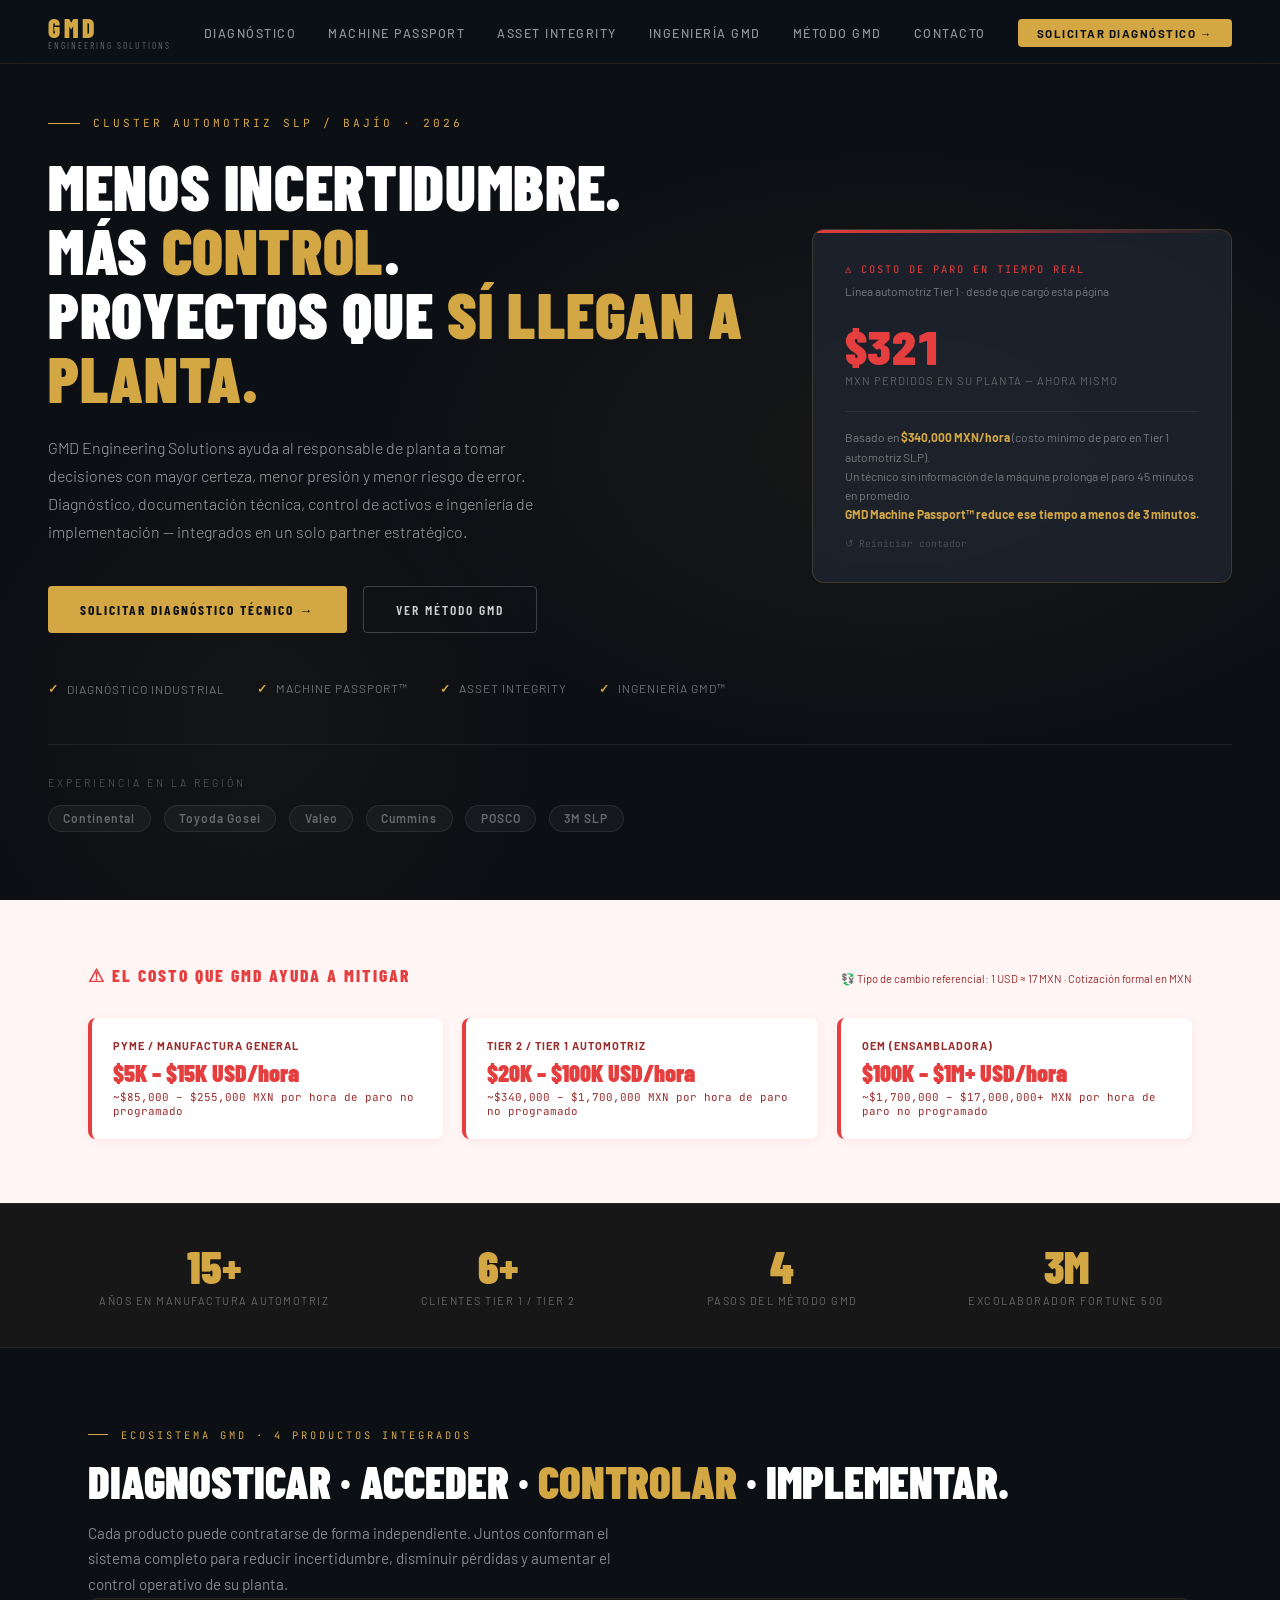
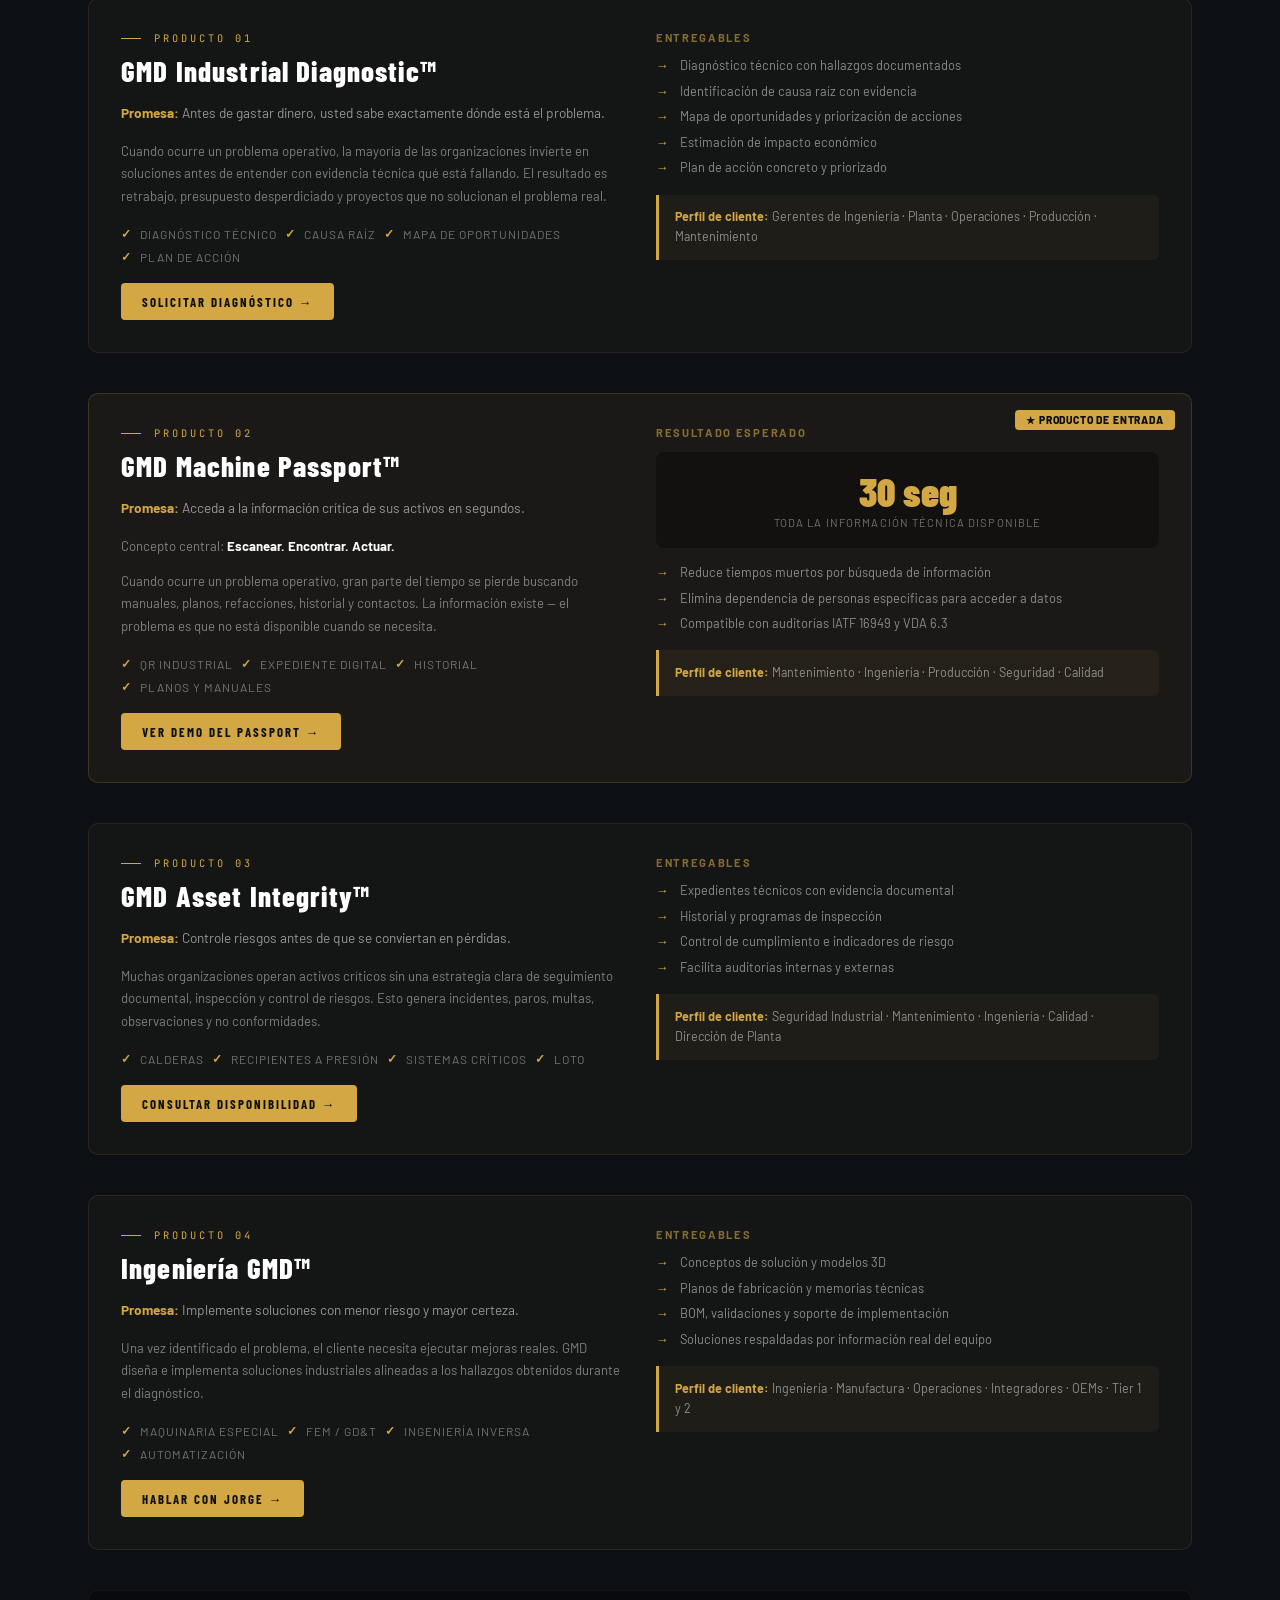
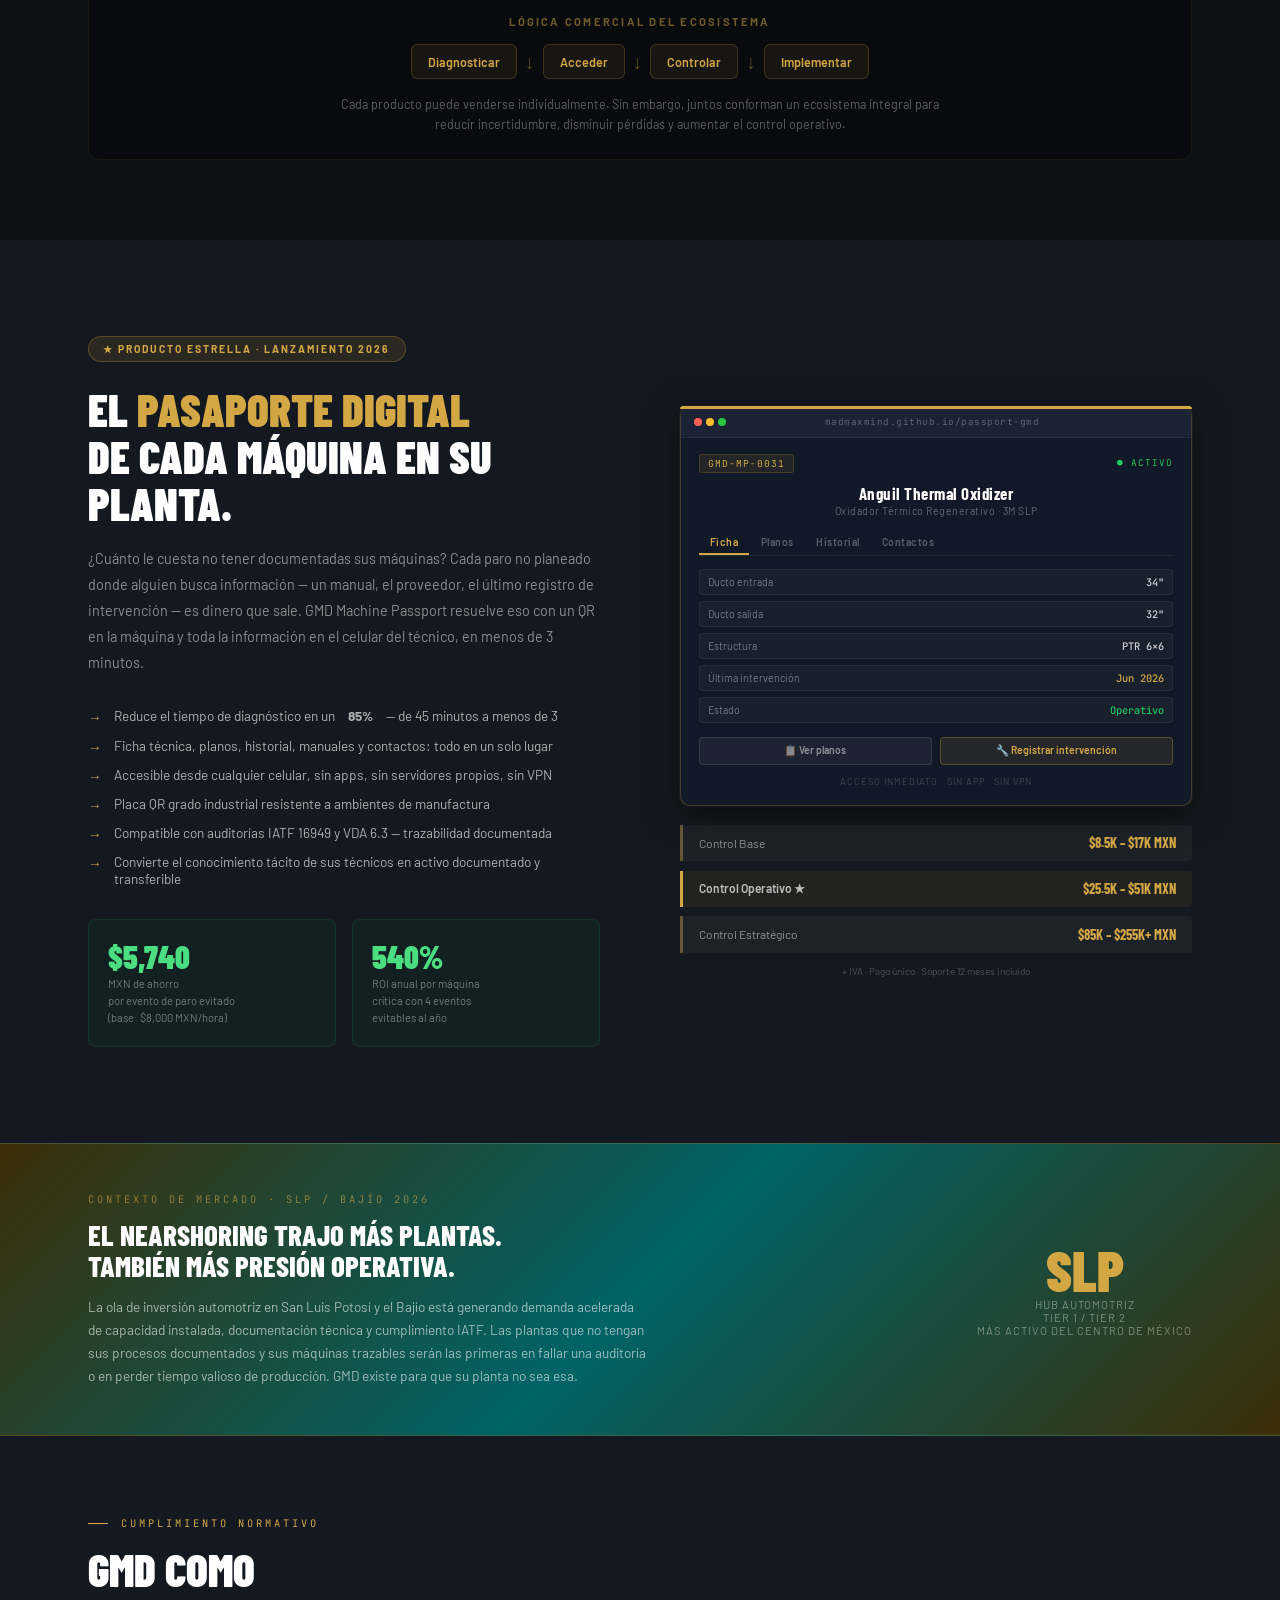
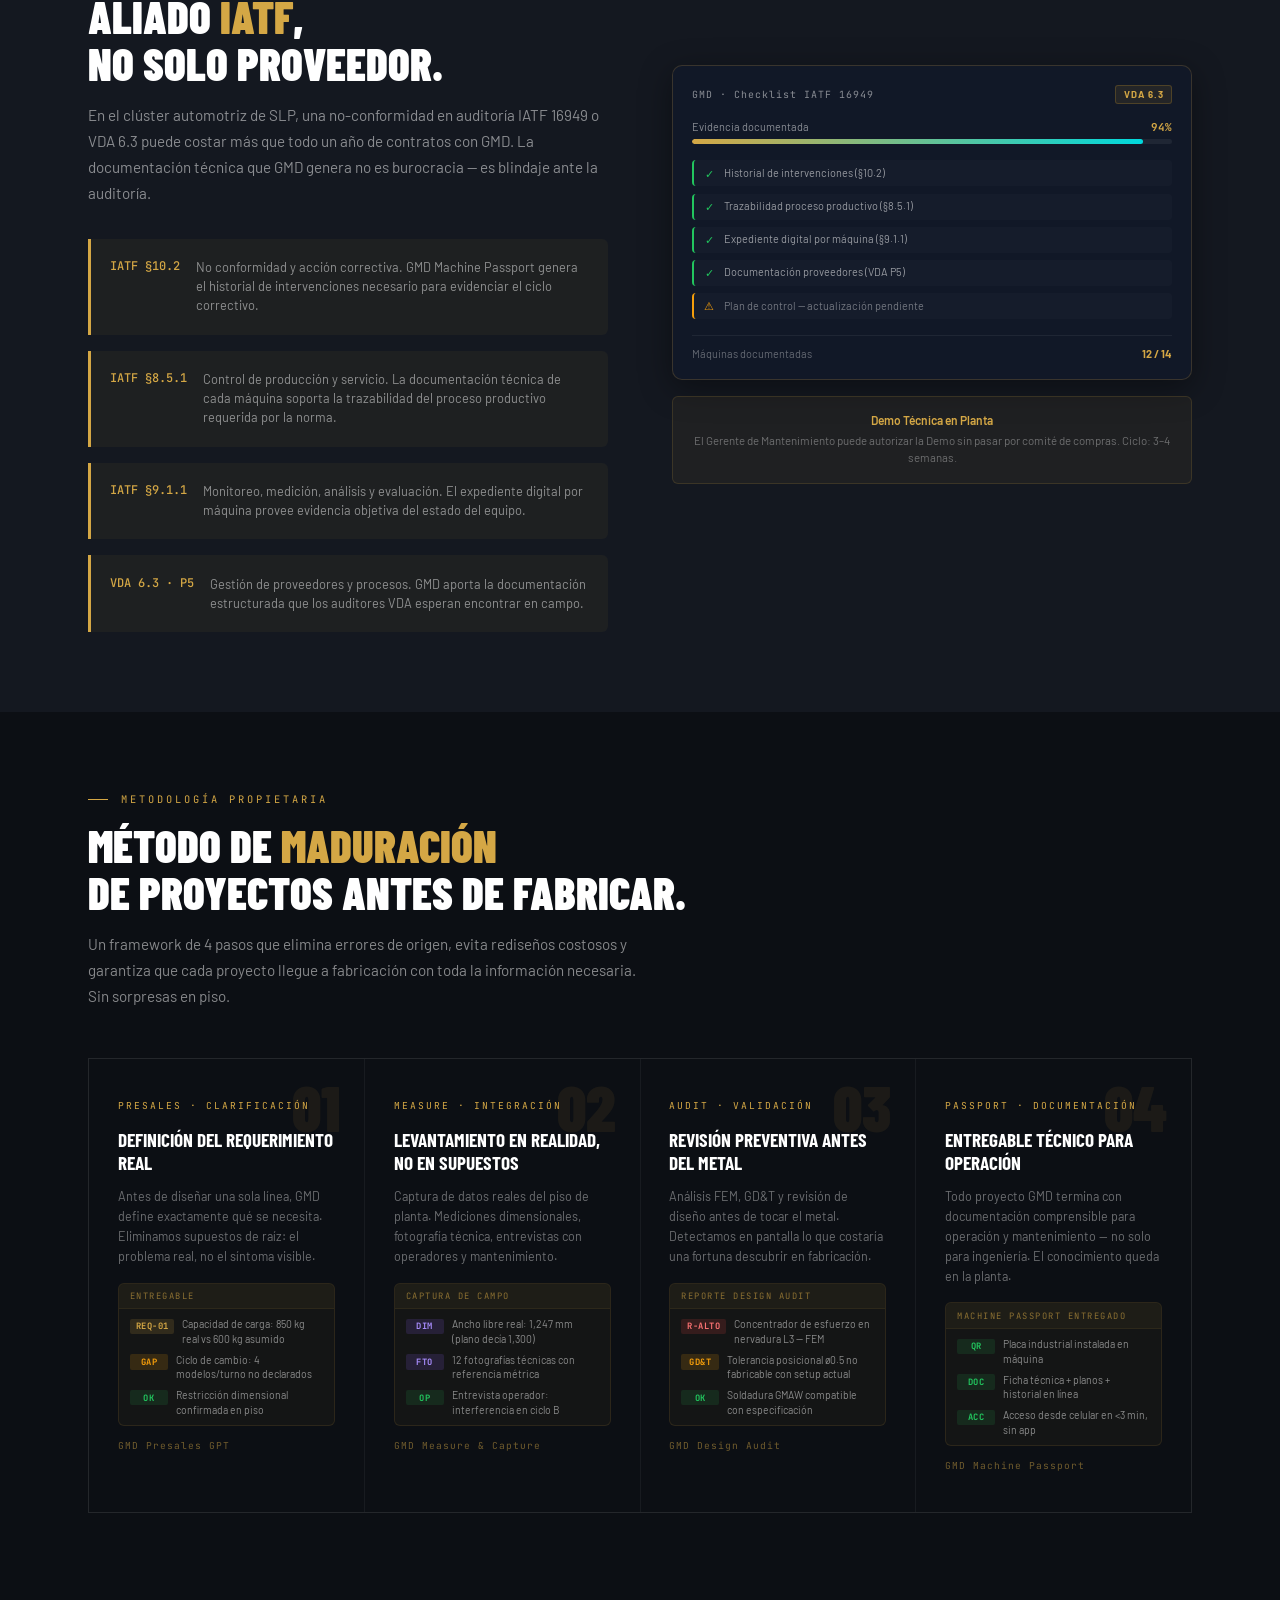
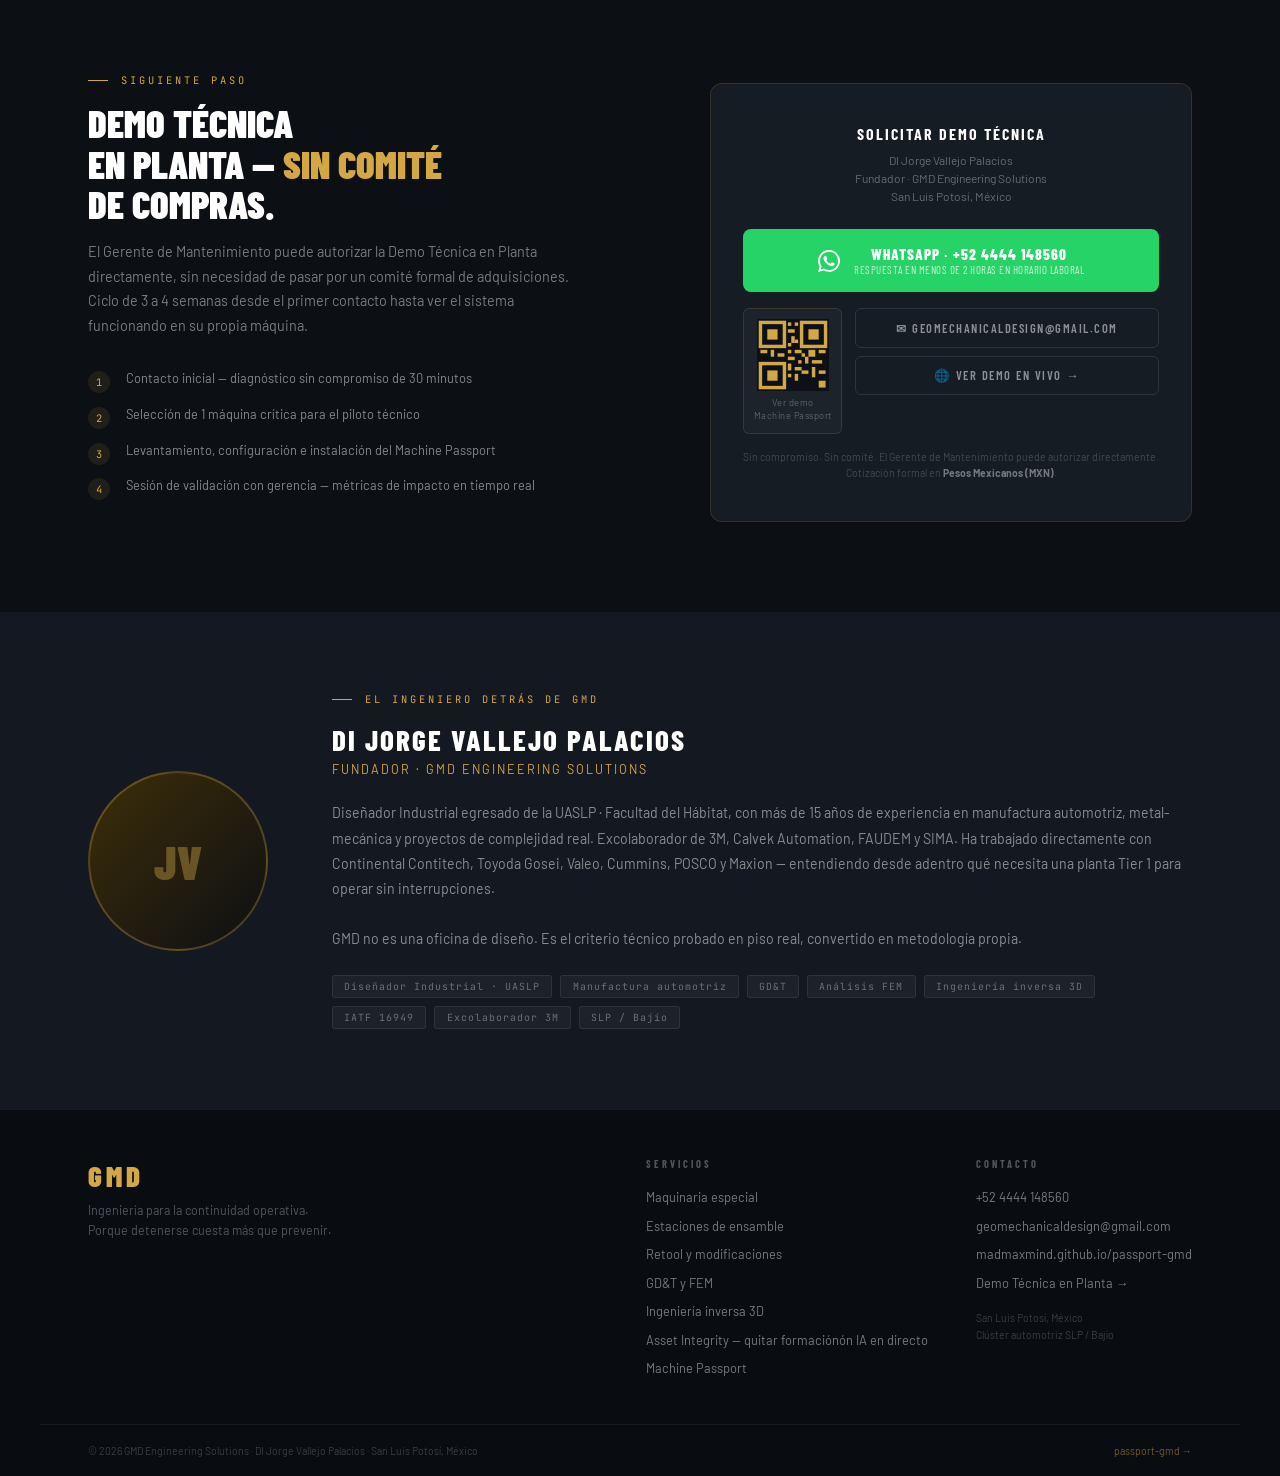
==== index.html @ bb5e12d8 "Add files via upload" ====
<!DOCTYPE html>
<html lang="es">
<head>
<meta charset="UTF-8">
<meta name="viewport" content="width=device-width, initial-scale=1.0">
<title>GMD Engineering Solutions · Diagnóstico, Pasaporte Técnico e Ingeniería Industrial · San Luis Potosí</title>
<meta name="description" content="GMD Engineering Solutions: Diagnóstico industrial, GMD Machine Passport™, control de activos críticos e ingeniería de implementación para plantas automotrices Tier 1/2 en San Luis Potosí. Reducimos incertidumbre, pérdidas operativas y riesgo técnico.">
<meta property="og:title" content="GMD Engineering Solutions · Ingeniería para la Continuidad Operativa">
<meta property="og:description" content="El único punto en el clúster industrial de SLP donde ingeniería mecánica de precisión, metodología propia y documentación técnica se integran en un solo partner estratégico.">
<meta property="og:type" content="website">
<link rel="preconnect" href="https://fonts.googleapis.com">
<link href="https://fonts.googleapis.com/css2?family=Barlow+Condensed:wght@300;400;600;700;800;900&family=Barlow:wght@300;400;500;600&family=JetBrains+Mono:wght@400;500&display=swap" rel="stylesheet">
<style>
/* ─── TOKENS v3 · CONSOLIDACIÓN ──────────────────────────── */
:root {
  --teal:        #D4A745;
  --teal-dark:   #8B6D12;
  --teal-deeper: #3D2E08;
  --teal-light:  #FDF3DC;
  --gold:        #D4A745;
  --gold-dark:   #8B6D12;
  --gold-light:  #FDF3DC;
  --ink:         #0C0F14;
  --ink-mid:     #141820;
  --ink-3:       #1C2130;
  --text-dark:   #1A202C;
  --text-mid:    #4A5568;
  --text-light:  #718096;
  --border:      #E2E8F0;
  --border-dark: #252C3A;
  --surface:     #F7F9FC;
  --white:       #FFFFFF;
  --red:         #E53E3E;
  --red-light:   #FFF5F5;
  --green:       #15803D;
  --green-light: #DCFCE7;
  --accent:      #D4A745;
}

/* ─── RESET ──────────────────────────────────────────────── */
*, *::before, *::after { box-sizing: border-box; margin: 0; padding: 0; }
html { scroll-behavior: smooth; }
body {
  font-family: 'Barlow', sans-serif;
  background: var(--ink);
  color: var(--white);
  overflow-x: hidden;
  -webkit-font-smoothing: antialiased;
}
a { text-decoration: none; color: inherit; }
img { max-width: 100%; }

/* ─── SCROLL BAR ─────────────────────────────────────────── */
::-webkit-scrollbar { width: 4px; }
::-webkit-scrollbar-track { background: var(--ink); }
::-webkit-scrollbar-thumb { background: var(--gold-dark); border-radius: 2px; }

/* ─── NAV ────────────────────────────────────────────────── */
nav {
  position: fixed;
  top: 0; left: 0; right: 0;
  z-index: 100;
  display: flex;
  justify-content: space-between;
  align-items: center;
  padding: 0 3rem;
  height: 64px;
  background: rgba(13,17,23,0.92);
  backdrop-filter: blur(12px);
  border-bottom: 1px solid rgba(212,167,69,0.12);
  transition: background 0.3s;
}
.nav-logo {
  font-family: 'Barlow Condensed', sans-serif;
  font-weight: 900;
  font-size: 1.6rem;
  letter-spacing: 4px;
  color: var(--teal);
}
.nav-logo span {
  font-size: 0.6rem;
  font-weight: 400;
  color: rgba(255,255,255,0.35);
  letter-spacing: 2px;
  display: block;
  text-transform: uppercase;
  margin-top: -4px;
}
.nav-links {
  display: flex;
  gap: 2rem;
  list-style: none;
}
.nav-links a {
  font-size: 0.78rem;
  font-weight: 500;
  letter-spacing: 1.5px;
  text-transform: uppercase;
  color: rgba(255,255,255,0.55);
  transition: color 0.2s;
}
.nav-links a:hover { color: var(--teal); }
.nav-cta {
  background: var(--teal);
  color: var(--ink) !important;
  padding: 0.45rem 1.2rem;
  border-radius: 4px;
  font-weight: 700 !important;
  font-size: 0.72rem !important;
  letter-spacing: 1.5px !important;
  transition: background 0.2s, transform 0.15s !important;
}
.nav-cta:hover { background: #00d8dd !important; transform: translateY(-1px); }

/* ─── HERO ───────────────────────────────────────────────── */
.hero {
  min-height: 100vh;
  display: flex;
  flex-direction: column;
  justify-content: center;
  padding: 7rem 3rem 4rem;
  position: relative;
  overflow: hidden;
}
.hero::before {
  content: '';
  position: absolute;
  inset: 0;
  background:
    radial-gradient(ellipse 60% 50% at 70% 50%, rgba(212,167,69,0.06) 0%, transparent 70%),
    radial-gradient(ellipse 40% 60% at 20% 80%, rgba(201,152,42,0.04) 0%, transparent 60%);
  pointer-events: none;
}
.hero-grid {
  display: grid;
  grid-template-columns: 1fr 420px;
  gap: 4rem;
  align-items: center;
  max-width: 1200px;
  margin: 0 auto;
  width: 100%;
}
.hero-eyebrow {
  font-family: 'JetBrains Mono', monospace;
  font-size: 0.7rem;
  color: var(--teal);
  letter-spacing: 3px;
  text-transform: uppercase;
  margin-bottom: 1.5rem;
  display: flex;
  align-items: center;
  gap: 0.8rem;
}
.hero-eyebrow::before {
  content: '';
  width: 32px;
  height: 1px;
  background: var(--teal);
}
.hero-h1 {
  font-family: 'Barlow Condensed', sans-serif;
  font-weight: 900;
  font-size: clamp(2.8rem, 5vw, 4.8rem);
  line-height: 1.0;
  text-transform: uppercase;
  letter-spacing: 0.01em;
  margin-bottom: 1.5rem;
}
.hero-h1 .accent { color: var(--teal); }
.hero-h1 .gold { color: var(--gold); }
.hero-sub {
  font-size: 1rem;
  font-weight: 300;
  color: rgba(255,255,255,0.6);
  line-height: 1.75;
  max-width: 520px;
  margin-bottom: 2.5rem;
}
.hero-actions {
  display: flex;
  gap: 1rem;
  flex-wrap: wrap;
  margin-bottom: 3rem;
}
.btn-primary {
  display: inline-flex;
  align-items: center;
  gap: 0.5rem;
  background: var(--teal);
  color: var(--ink);
  font-family: 'Barlow Condensed', sans-serif;
  font-weight: 700;
  font-size: 0.85rem;
  letter-spacing: 2px;
  text-transform: uppercase;
  padding: 0.85rem 2rem;
  border-radius: 4px;
  transition: background 0.2s, transform 0.15s;
  cursor: pointer;
  border: none;
}
.btn-primary:hover { background: #00d8dd; transform: translateY(-2px); }
.btn-secondary {
  display: inline-flex;
  align-items: center;
  gap: 0.5rem;
  background: transparent;
  color: rgba(255,255,255,0.8);
  font-family: 'Barlow Condensed', sans-serif;
  font-weight: 600;
  font-size: 0.85rem;
  letter-spacing: 2px;
  text-transform: uppercase;
  padding: 0.85rem 2rem;
  border-radius: 4px;
  border: 1px solid rgba(255,255,255,0.2);
  transition: border-color 0.2s, color 0.2s, transform 0.15s;
  cursor: pointer;
}
.btn-secondary:hover { border-color: var(--teal); color: var(--teal); transform: translateY(-2px); }
.hero-proof {
  display: flex;
  gap: 2rem;
  flex-wrap: wrap;
}
.hero-proof-item {
  display: flex;
  align-items: center;
  gap: 0.5rem;
  font-size: 0.75rem;
  color: rgba(255,255,255,0.4);
  letter-spacing: 1px;
  text-transform: uppercase;
}
.hero-proof-item::before {
  content: '✓';
  color: var(--teal);
  font-weight: 700;
}

/* PARO COUNTER - la firma del sitio */
.paro-counter-card {
  background: rgba(30,37,48,0.8);
  border: 1px solid rgba(212,167,69,0.2);
  border-radius: 12px;
  padding: 2rem;
  backdrop-filter: blur(8px);
  position: relative;
  overflow: hidden;
}
.paro-counter-card::before {
  content: '';
  position: absolute;
  top: 0; left: 0; right: 0;
  height: 3px;
  background: linear-gradient(90deg, var(--red), transparent);
}
.paro-counter-label {
  font-family: 'JetBrains Mono', monospace;
  font-size: 0.65rem;
  color: var(--red);
  letter-spacing: 2px;
  text-transform: uppercase;
  margin-bottom: 0.5rem;
}
.paro-counter-sublabel {
  font-size: 0.75rem;
  color: rgba(255,255,255,0.4);
  margin-bottom: 1.5rem;
}
.counter-display {
  font-family: 'Barlow Condensed', sans-serif;
  font-weight: 900;
  font-size: 3rem;
  color: var(--red);
  line-height: 1;
  letter-spacing: -1px;
  margin-bottom: 0.3rem;
  font-variant-numeric: tabular-nums;
  transition: none;
}
.counter-unit {
  font-size: 0.7rem;
  color: rgba(255,255,255,0.3);
  letter-spacing: 1px;
  text-transform: uppercase;
  margin-bottom: 1.5rem;
}
.counter-desc {
  font-size: 0.75rem;
  color: rgba(255,255,255,0.4);
  line-height: 1.6;
  border-top: 1px solid rgba(255,255,255,0.07);
  padding-top: 1rem;
}
.counter-desc strong { color: var(--teal); }
.counter-reset {
  font-family: 'JetBrains Mono', monospace;
  font-size: 0.6rem;
  color: rgba(255,255,255,0.2);
  margin-top: 0.8rem;
  cursor: pointer;
  transition: color 0.2s;
}
.counter-reset:hover { color: var(--teal); }

.hero-clients {
  max-width: 1200px;
  margin: 3rem auto 0;
  width: 100%;
  border-top: 1px solid rgba(255,255,255,0.07);
  padding-top: 2rem;
}
.hero-clients-label {
  font-size: 0.65rem;
  letter-spacing: 3px;
  text-transform: uppercase;
  color: rgba(255,255,255,0.25);
  margin-bottom: 1rem;
}
.clients-pills {
  display: flex;
  gap: 0.8rem;
  flex-wrap: wrap;
}
.client-pill {
  font-size: 0.75rem;
  font-weight: 600;
  color: rgba(255,255,255,0.35);
  background: rgba(255,255,255,0.04);
  border: 1px solid rgba(255,255,255,0.08);
  padding: 0.35rem 0.9rem;
  border-radius: 20px;
  letter-spacing: 1px;
  transition: color 0.2s, border-color 0.2s;
}
.client-pill:hover { color: rgba(255,255,255,0.7); border-color: rgba(255,255,255,0.2); }

/* ─── SECTION WRAPPER ────────────────────────────────────── */
section { position: relative; }

.section-inner {
  max-width: 1200px;
  margin: 0 auto;
  padding: 5rem 3rem;
}

.section-eyebrow {
  font-family: 'JetBrains Mono', monospace;
  font-size: 0.65rem;
  color: var(--teal);
  letter-spacing: 3px;
  text-transform: uppercase;
  margin-bottom: 1rem;
  display: flex;
  align-items: center;
  gap: 0.8rem;
}
.section-eyebrow::before {
  content: '';
  width: 20px;
  height: 1px;
  background: var(--teal);
}
.section-h2 {
  font-family: 'Barlow Condensed', sans-serif;
  font-weight: 900;
  font-size: clamp(2rem, 3.5vw, 3rem);
  text-transform: uppercase;
  line-height: 1.05;
  margin-bottom: 1rem;
}
.section-h2 .accent { color: var(--teal); }
.section-h2 .gold { color: var(--gold); }
.section-lead {
  font-size: 0.95rem;
  color: rgba(255,255,255,0.5);
  line-height: 1.7;
  max-width: 560px;
}

/* ─── PAIN / URGENCIA ────────────────────────────────────── */
.pain-section {
  background: var(--red-light);
}
.pain-section .section-inner {
  padding: 4rem 3rem;
}
.pain-header {
  display: flex;
  justify-content: space-between;
  align-items: flex-end;
  margin-bottom: 2rem;
  flex-wrap: wrap;
  gap: 1rem;
}
.pain-title {
  font-family: 'Barlow Condensed', sans-serif;
  font-weight: 800;
  font-size: 1.1rem;
  color: var(--red);
  letter-spacing: 2px;
  text-transform: uppercase;
}
.pain-note {
  font-size: 0.7rem;
  color: #9B2C2C;
}
.paro-cards {
  display: grid;
  grid-template-columns: repeat(3, 1fr);
  gap: 1.2rem;
}
.paro-card {
  background: white;
  border-left: 4px solid var(--red);
  border-radius: 8px;
  padding: 1.3rem;
  box-shadow: 0 2px 8px rgba(229,62,62,0.08);
}
.paro-tipo {
  font-size: 0.68rem;
  font-weight: 700;
  text-transform: uppercase;
  letter-spacing: 1px;
  color: #9B2C2C;
  margin-bottom: 0.6rem;
}
.paro-rango {
  font-family: 'Barlow Condensed', sans-serif;
  font-weight: 900;
  font-size: 1.5rem;
  color: var(--red);
  line-height: 1;
  margin-bottom: 0.3rem;
}
.paro-mxn {
  font-family: 'JetBrains Mono', monospace;
  font-size: 0.68rem;
  color: #9B2C2C;
}

/* ─── SERVICIOS ──────────────────────────────────────────── */
.services-section { background: var(--ink); }
.services-grid {
  display: grid;
  grid-template-columns: repeat(3, 1fr);
  gap: 1px;
  background: rgba(255,255,255,0.06);
  border: 1px solid rgba(255,255,255,0.06);
  margin-top: 3rem;
}
.service-card {
  background: var(--ink);
  padding: 2rem;
  transition: background 0.25s;
  position: relative;
  overflow: hidden;
}
.service-card::after {
  content: '';
  position: absolute;
  bottom: 0; left: 0;
  width: 0; height: 2px;
  background: var(--teal);
  transition: width 0.3s;
}
.service-card:hover { background: var(--ink-mid); }
.service-card:hover::after { width: 100%; }
.service-icon {
  font-size: 1.8rem;
  margin-bottom: 1rem;
  display: block;
}
.service-name {
  font-family: 'Barlow Condensed', sans-serif;
  font-weight: 700;
  font-size: 1.1rem;
  text-transform: uppercase;
  letter-spacing: 1px;
  margin-bottom: 0.5rem;
  color: var(--white);
}
.service-desc {
  font-size: 0.8rem;
  color: rgba(255,255,255,0.45);
  line-height: 1.6;
  margin-bottom: 1rem;
}
.service-tag {
  font-family: 'JetBrains Mono', monospace;
  font-size: 0.6rem;
  color: var(--teal);
  letter-spacing: 1px;
  text-transform: uppercase;
  padding: 0.2rem 0.6rem;
  border: 1px solid rgba(212,167,69,0.25);
  border-radius: 3px;
  display: inline-block;
}
.service-tag.gold-tag {
  color: var(--gold);
  border-color: rgba(201,152,42,0.25);
}

.ai-training-section {
  background:
    linear-gradient(135deg, rgba(212,167,69,0.09) 0%, rgba(13,17,23,0) 42%),
    var(--ink-mid);
}
.ai-training-grid {
  display: grid;
  grid-template-columns: minmax(0, 1.1fr) minmax(280px, 0.9fr);
  gap: 3rem;
  align-items: center;
}
.ai-training-copy {
  max-width: 680px;
}
.ai-training-desc {
  font-size: 1rem;
  line-height: 1.8;
  color: rgba(255,255,255,0.62);
  margin: 1.4rem 0 2rem;
}
.ai-training-panel {
  border: 1px solid rgba(212,167,69,0.22);
  background: rgba(13,17,23,0.62);
  padding: 2rem;
  box-shadow: 0 20px 60px rgba(0,0,0,0.18);
}
.ai-training-panel-title {
  font-family: 'Barlow Condensed', sans-serif;
  font-size: 1.35rem;
  font-weight: 800;
  text-transform: uppercase;
  letter-spacing: 1px;
  color: var(--white);
  margin-bottom: 1.2rem;
}
.ai-training-list {
  list-style: none;
  display: flex;
  flex-direction: column;
  gap: 0.9rem;
  margin-bottom: 1.6rem;
}
.ai-training-list li {
  display: flex;
  gap: 0.75rem;
  color: rgba(255,255,255,0.68);
  font-size: 0.9rem;
  line-height: 1.55;
}
.ai-training-list li::before {
  content: '->';
  color: var(--teal);
  font-weight: 700;
  flex-shrink: 0;
}
.ai-training-note {
  font-family: 'JetBrains Mono', monospace;
  color: var(--gold);
  font-size: 0.68rem;
  letter-spacing: 1px;
  text-transform: uppercase;
  margin-bottom: 1rem;
}

/* ─── MACHINE PASSPORT HIGHLIGHT ────────────────────────── */
.passport-section {
  background: var(--ink-mid);
}
.passport-inner {
  display: grid;
  grid-template-columns: 1fr 1fr;
  gap: 5rem;
  align-items: center;
  max-width: 1200px;
  margin: 0 auto;
  padding: 6rem 3rem;
}
.passport-badge {
  display: inline-flex;
  align-items: center;
  gap: 0.5rem;
  background: rgba(201,152,42,0.12);
  border: 1px solid rgba(201,152,42,0.3);
  padding: 0.35rem 0.9rem;
  border-radius: 20px;
  font-size: 0.65rem;
  font-weight: 700;
  letter-spacing: 2px;
  color: var(--gold);
  text-transform: uppercase;
  margin-bottom: 1.5rem;
}
.passport-h2 {
  font-family: 'Barlow Condensed', sans-serif;
  font-weight: 900;
  font-size: clamp(2rem, 3.5vw, 2.8rem);
  text-transform: uppercase;
  line-height: 1.05;
  margin-bottom: 1.2rem;
}
.passport-h2 span { color: var(--teal); }
.passport-desc {
  font-size: 0.9rem;
  color: rgba(255,255,255,0.5);
  line-height: 1.8;
  margin-bottom: 2rem;
}
.passport-benefits {
  list-style: none;
  display: flex;
  flex-direction: column;
  gap: 0.7rem;
  margin-bottom: 2rem;
}
.passport-benefits li {
  display: flex;
  align-items: flex-start;
  gap: 0.8rem;
  font-size: 0.85rem;
  color: rgba(255,255,255,0.65);
}
.passport-benefits li::before {
  content: '→';
  color: var(--teal);
  font-weight: 700;
  flex-shrink: 0;
  margin-top: 1px;
}

/* QR visual */
.qr-visual {
  background: rgba(13,17,23,0.8);
  border: 1px solid rgba(212,167,69,0.2);
  border-radius: 16px;
  padding: 2.5rem;
  text-align: center;
  position: relative;
}
.qr-visual::before {
  content: '';
  position: absolute;
  top: 0; left: 0; right: 0;
  height: 3px;
  background: linear-gradient(90deg, var(--gold), var(--teal));
  border-radius: 16px 16px 0 0;
}
.qr-box {
  width: 120px;
  height: 120px;
  margin: 0 auto 1.5rem;
  border: 2px solid rgba(212,167,69,0.4);
  border-radius: 8px;
  display: grid;
  grid-template-columns: repeat(7, 1fr);
  gap: 3px;
  padding: 10px;
  position: relative;
}
.qr-cell { background: var(--teal); border-radius: 1px; }
.qr-cell.e { background: transparent; }
.qr-arrow {
  font-size: 1.5rem;
  margin-bottom: 1rem;
  color: var(--teal);
}
.qr-tiers {
  display: flex;
  flex-direction: column;
  gap: 0.6rem;
  text-align: left;
}
.qr-tier {
  display: flex;
  justify-content: space-between;
  align-items: center;
  padding: 0.6rem 1rem;
  background: rgba(255,255,255,0.04);
  border-left: 3px solid rgba(212,167,69,0.4);
  border-radius: 0 4px 4px 0;
  font-size: 0.78rem;
}
.qr-tier .tier-price {
  font-family: 'Barlow Condensed', sans-serif;
  font-weight: 700;
  color: var(--teal);
  font-size: 0.9rem;
}
.qr-tier.featured {
  border-left-color: var(--gold);
  background: rgba(201,152,42,0.08);
}
.qr-tier.featured .tier-price { color: var(--gold); }
.qr-currency-note {
  font-size: 0.62rem;
  color: rgba(255,255,255,0.25);
  text-align: center;
  margin-top: 0.8rem;
}

/* ROI */
.roi-pair {
  display: grid;
  grid-template-columns: 1fr 1fr;
  gap: 1rem;
  margin-top: 2rem;
}
.roi-box {
  background: rgba(21,128,61,0.08);
  border: 1px solid rgba(21,128,61,0.2);
  border-radius: 8px;
  padding: 1.2rem;
}
.roi-num {
  font-family: 'Barlow Condensed', sans-serif;
  font-weight: 900;
  font-size: 2rem;
  color: #4ade80;
  line-height: 1;
  margin-bottom: 0.3rem;
}
.roi-label {
  font-size: 0.7rem;
  color: rgba(255,255,255,0.4);
  line-height: 1.5;
}

/* ─── MÉTODO GMD ─────────────────────────────────────────── */
.metodo-section { background: var(--ink); }
.metodo-steps {
  display: grid;
  grid-template-columns: repeat(4, 1fr);
  gap: 1px;
  background: rgba(255,255,255,0.05);
  margin-top: 3rem;
  border: 1px solid rgba(255,255,255,0.05);
}
.metodo-step {
  background: var(--ink);
  padding: 2.5rem 1.8rem;
  position: relative;
  transition: background 0.25s;
}
.metodo-step:hover { background: var(--ink-mid); }
.step-num {
  font-family: 'Barlow Condensed', sans-serif;
  font-weight: 900;
  font-size: 4rem;
  color: rgba(212,167,69,0.08);
  line-height: 1;
  position: absolute;
  top: 1rem;
  right: 1.5rem;
}
.step-phase {
  font-family: 'JetBrains Mono', monospace;
  font-size: 0.6rem;
  color: var(--teal);
  letter-spacing: 2px;
  text-transform: uppercase;
  margin-bottom: 1rem;
}
.step-title {
  font-family: 'Barlow Condensed', sans-serif;
  font-weight: 700;
  font-size: 1.2rem;
  text-transform: uppercase;
  margin-bottom: 0.8rem;
  line-height: 1.2;
}
.step-desc {
  font-size: 0.78rem;
  color: rgba(255,255,255,0.4);
  line-height: 1.6;
  margin-bottom: 1rem;
}
.step-tool {
  font-family: 'JetBrains Mono', monospace;
  font-size: 0.6rem;
  color: rgba(212,167,69,0.5);
  letter-spacing: 1px;
}

/* ─── NEARSHORING BANNER ─────────────────────────────────── */
.nearshore-banner {
  background: linear-gradient(135deg, var(--teal-deeper) 0%, #006366 50%, var(--teal-deeper) 100%);
  border-top: 1px solid rgba(212,167,69,0.2);
  border-bottom: 1px solid rgba(212,167,69,0.2);
}
.nearshore-inner {
  max-width: 1200px;
  margin: 0 auto;
  padding: 3rem;
  display: grid;
  grid-template-columns: 1fr auto;
  gap: 3rem;
  align-items: center;
}
.nearshore-label {
  font-family: 'JetBrains Mono', monospace;
  font-size: 0.65rem;
  color: rgba(212,167,69,0.6);
  letter-spacing: 3px;
  text-transform: uppercase;
  margin-bottom: 0.8rem;
}
.nearshore-h3 {
  font-family: 'Barlow Condensed', sans-serif;
  font-weight: 800;
  font-size: 1.8rem;
  text-transform: uppercase;
  line-height: 1.1;
  margin-bottom: 0.8rem;
}
.nearshore-desc {
  font-size: 0.85rem;
  color: rgba(255,255,255,0.6);
  line-height: 1.7;
  max-width: 560px;
}
.nearshore-stat {
  text-align: center;
  flex-shrink: 0;
}
.nearshore-num {
  font-family: 'Barlow Condensed', sans-serif;
  font-weight: 900;
  font-size: 3.5rem;
  color: var(--teal);
  line-height: 1;
}
.nearshore-unit {
  font-size: 0.7rem;
  color: rgba(255,255,255,0.4);
  letter-spacing: 1px;
  text-transform: uppercase;
}

/* ─── IATF / COMPLIANCE ──────────────────────────────────── */
.iatf-section { background: var(--ink-mid); }
.iatf-grid {
  display: grid;
  grid-template-columns: 1fr 1fr;
  gap: 4rem;
  align-items: center;
}
.iatf-refs {
  display: flex;
  flex-direction: column;
  gap: 1rem;
  margin-top: 2rem;
}
.iatf-ref {
  display: flex;
  gap: 1rem;
  align-items: flex-start;
  padding: 1.2rem;
  background: rgba(212,167,69,0.05);
  border-left: 3px solid var(--teal);
  border-radius: 0 6px 6px 0;
}
.iatf-ref-code {
  font-family: 'JetBrains Mono', monospace;
  font-size: 0.75rem;
  font-weight: 500;
  color: var(--teal);
  white-space: nowrap;
  flex-shrink: 0;
}
.iatf-ref-text {
  font-size: 0.8rem;
  color: rgba(255,255,255,0.5);
  line-height: 1.5;
}
.audit-score {
  background: rgba(13,17,23,0.6);
  border: 1px solid rgba(212,167,69,0.15);
  border-radius: 12px;
  padding: 2.5rem;
  text-align: center;
}
.audit-ring {
  width: 160px;
  height: 160px;
  border-radius: 50%;
  border: 12px solid rgba(212,167,69,0.1);
  border-top-color: var(--teal);
  border-right-color: var(--teal);
  border-bottom-color: rgba(212,167,69,0.3);
  display: flex;
  flex-direction: column;
  align-items: center;
  justify-content: center;
  margin: 0 auto 1.5rem;
}
.audit-ring-num {
  font-family: 'Barlow Condensed', sans-serif;
  font-weight: 900;
  font-size: 2.5rem;
  color: var(--teal);
  line-height: 1;
}
.audit-ring-label {
  font-size: 0.6rem;
  color: rgba(255,255,255,0.35);
  letter-spacing: 1px;
  text-transform: uppercase;
}
.audit-title {
  font-family: 'Barlow Condensed', sans-serif;
  font-weight: 700;
  font-size: 1rem;
  text-transform: uppercase;
  letter-spacing: 1px;
  margin-bottom: 0.5rem;
}
.audit-desc {
  font-size: 0.78rem;
  color: rgba(255,255,255,0.4);
  line-height: 1.6;
}

/* ─── DEMO CTA ───────────────────────────────────────────── */
.demo-section { background: var(--ink); }
.demo-inner {
  max-width: 1200px;
  margin: 0 auto;
  padding: 5rem 3rem;
  display: grid;
  grid-template-columns: 1fr auto;
  gap: 4rem;
  align-items: center;
}
.demo-label {
  font-family: 'JetBrains Mono', monospace;
  font-size: 0.65rem;
  color: var(--gold);
  letter-spacing: 3px;
  text-transform: uppercase;
  margin-bottom: 1rem;
  display: flex;
  align-items: center;
  gap: 0.8rem;
}
.demo-label::before { content: ''; width: 20px; height: 1px; background: var(--gold); }
.demo-h2 {
  font-family: 'Barlow Condensed', sans-serif;
  font-weight: 900;
  font-size: clamp(1.8rem, 3vw, 2.8rem);
  text-transform: uppercase;
  line-height: 1.05;
  margin-bottom: 1rem;
}
.demo-h2 span { color: var(--gold); }
.demo-desc {
  font-size: 0.9rem;
  color: rgba(255,255,255,0.45);
  line-height: 1.7;
  margin-bottom: 2rem;
  max-width: 500px;
}
.demo-steps {
  display: flex;
  flex-direction: column;
  gap: 0.8rem;
  margin-bottom: 2rem;
}
.demo-step {
  display: flex;
  gap: 1rem;
  align-items: flex-start;
  font-size: 0.8rem;
  color: rgba(255,255,255,0.5);
}
.demo-step-num {
  font-family: 'JetBrains Mono', monospace;
  font-size: 0.65rem;
  color: var(--teal);
  background: rgba(212,167,69,0.1);
  border-radius: 50%;
  width: 22px;
  height: 22px;
  display: flex;
  align-items: center;
  justify-content: center;
  flex-shrink: 0;
  margin-top: 1px;
}
.demo-cta-box {
  background: rgba(30,37,48,0.6);
  border: 1px solid rgba(212,167,69,0.15);
  border-radius: 12px;
  padding: 2.5rem 2rem;
  min-width: 280px;
  text-align: center;
}
.demo-cta-title {
  font-family: 'Barlow Condensed', sans-serif;
  font-weight: 700;
  font-size: 1rem;
  text-transform: uppercase;
  letter-spacing: 2px;
  margin-bottom: 0.5rem;
}
.demo-cta-desc {
  font-size: 0.75rem;
  color: rgba(255,255,255,0.35);
  line-height: 1.5;
  margin-bottom: 1.5rem;
}
.btn-wa {
  display: flex;
  align-items: center;
  justify-content: center;
  gap: 0.6rem;
  background: #25D366;
  color: white;
  font-family: 'Barlow Condensed', sans-serif;
  font-weight: 700;
  font-size: 0.82rem;
  letter-spacing: 1.5px;
  text-transform: uppercase;
  padding: 0.85rem 1.5rem;
  border-radius: 6px;
  transition: background 0.2s, transform 0.15s;
  margin-bottom: 0.8rem;
  width: 100%;
}
.btn-wa:hover { background: #1ebe5d; transform: translateY(-1px); }
.btn-mail {
  display: flex;
  align-items: center;
  justify-content: center;
  gap: 0.6rem;
  background: transparent;
  color: rgba(255,255,255,0.5);
  font-family: 'Barlow Condensed', sans-serif;
  font-weight: 600;
  font-size: 0.78rem;
  letter-spacing: 1.5px;
  text-transform: uppercase;
  padding: 0.7rem 1.5rem;
  border-radius: 6px;
  border: 1px solid rgba(255,255,255,0.1);
  transition: border-color 0.2s, color 0.2s;
  width: 100%;
}
.btn-mail:hover { border-color: rgba(255,255,255,0.3); color: rgba(255,255,255,0.8); }
.demo-cta-note {
  font-size: 0.65rem;
  color: rgba(255,255,255,0.2);
  margin-top: 1rem;
  line-height: 1.5;
}

/* ─── FOUNDER / ABOUT ────────────────────────────────────── */
.founder-section { background: var(--ink-mid); }
.founder-grid {
  display: grid;
  grid-template-columns: auto 1fr;
  gap: 4rem;
  align-items: center;
}
.founder-avatar {
  width: 180px;
  height: 180px;
  border-radius: 50%;
  background: linear-gradient(135deg, var(--teal-deeper), var(--ink));
  border: 2px solid rgba(212,167,69,0.3);
  display: flex;
  align-items: center;
  justify-content: center;
  font-family: 'Barlow Condensed', sans-serif;
  font-weight: 900;
  font-size: 3rem;
  color: rgba(212,167,69,0.4);
  flex-shrink: 0;
}
.founder-name {
  font-family: 'Barlow Condensed', sans-serif;
  font-weight: 800;
  font-size: 1.8rem;
  text-transform: uppercase;
  letter-spacing: 2px;
  margin-bottom: 0.3rem;
}
.founder-role {
  font-size: 0.78rem;
  color: var(--teal);
  letter-spacing: 2px;
  text-transform: uppercase;
  margin-bottom: 1.5rem;
}
.founder-bio {
  font-size: 0.88rem;
  color: rgba(255,255,255,0.5);
  line-height: 1.8;
  margin-bottom: 1.5rem;
}
.founder-tags {
  display: flex;
  flex-wrap: wrap;
  gap: 0.5rem;
}
.founder-tag {
  font-family: 'JetBrains Mono', monospace;
  font-size: 0.62rem;
  color: rgba(255,255,255,0.35);
  background: rgba(255,255,255,0.04);
  border: 1px solid rgba(255,255,255,0.08);
  padding: 0.25rem 0.7rem;
  border-radius: 3px;
  letter-spacing: 1px;
}

/* ─── STATS ROW ──────────────────────────────────────────── */
.stats-row {
  background: rgba(212,167,69,0.05);
  border-top: 1px solid rgba(212,167,69,0.1);
  border-bottom: 1px solid rgba(212,167,69,0.1);
}
.stats-inner {
  max-width: 1200px;
  margin: 0 auto;
  padding: 2.5rem 3rem;
  display: grid;
  grid-template-columns: repeat(4, 1fr);
  gap: 2rem;
}
.stat-item { text-align: center; }
.stat-num {
  font-family: 'Barlow Condensed', sans-serif;
  font-weight: 900;
  font-size: 2.8rem;
  color: var(--teal);
  line-height: 1;
}
.stat-label {
  font-size: 0.68rem;
  color: rgba(255,255,255,0.35);
  letter-spacing: 1.5px;
  text-transform: uppercase;
  margin-top: 0.3rem;
}

/* ─── FOOTER ─────────────────────────────────────────────── */
footer {
  background: #090D12;
  border-top: 1px solid rgba(255,255,255,0.06);
}
.footer-inner {
  max-width: 1200px;
  margin: 0 auto;
  padding: 3rem;
  display: grid;
  grid-template-columns: 1fr auto auto;
  gap: 3rem;
  align-items: start;
}
.footer-logo {
  font-family: 'Barlow Condensed', sans-serif;
  font-weight: 900;
  font-size: 1.8rem;
  letter-spacing: 4px;
  color: var(--teal);
  margin-bottom: 0.5rem;
}
.footer-tagline {
  font-size: 0.78rem;
  color: rgba(255,255,255,0.3);
  line-height: 1.6;
  max-width: 280px;
}
.footer-col-title {
  font-family: 'Barlow Condensed', sans-serif;
  font-size: 0.65rem;
  font-weight: 700;
  letter-spacing: 3px;
  text-transform: uppercase;
  color: rgba(255,255,255,0.3);
  margin-bottom: 1rem;
}
.footer-links {
  list-style: none;
  display: flex;
  flex-direction: column;
  gap: 0.6rem;
}
.footer-links a {
  font-size: 0.8rem;
  color: rgba(255,255,255,0.45);
  transition: color 0.2s;
}
.footer-links a:hover { color: var(--teal); }
.footer-bottom {
  max-width: 1200px;
  margin: 0 auto;
  padding: 1.2rem 3rem;
  border-top: 1px solid rgba(255,255,255,0.05);
  display: flex;
  justify-content: space-between;
  align-items: center;
  font-size: 0.65rem;
  color: rgba(255,255,255,0.2);
}
.footer-bottom a { color: rgba(212,167,69,0.5); }

/* ─── MACHINE PASSPORT MOCKUP ───────────────────────────── */
.mp-mockup {
  background: #111827;
  border: 1px solid rgba(212,167,69,0.25);
  border-radius: 10px;
  overflow: hidden;
  box-shadow: 0 8px 32px rgba(0,0,0,0.5), 0 0 0 1px rgba(212,167,69,0.08);
}
.mp-mockup-header {
  background: #1a2233;
  padding: 0.55rem 0.8rem;
  display: flex;
  align-items: center;
  gap: 0.5rem;
  border-bottom: 1px solid rgba(255,255,255,0.06);
}
.mp-mockup-dots { display:flex; gap:4px; }
.mp-mockup-dots span {
  width: 8px; height: 8px; border-radius: 50%;
  background: rgba(255,255,255,0.15);
}
.mp-mockup-dots span:first-child { background:#ff5f57; }
.mp-mockup-dots span:nth-child(2) { background:#febc2e; }
.mp-mockup-dots span:nth-child(3) { background:#28c840; }
.mp-mockup-url {
  flex: 1; text-align: center;
  font-family: 'JetBrains Mono', monospace;
  font-size: 0.58rem;
  color: rgba(255,255,255,0.3);
  letter-spacing: 0.5px;
}
.mp-mockup-body { padding: 1rem 1.1rem 1.1rem; }
.mp-top-bar {
  display: flex;
  justify-content: space-between;
  align-items: center;
  margin-bottom: 0.6rem;
}
.mp-badge {
  font-family: 'JetBrains Mono', monospace;
  font-size: 0.6rem;
  color: var(--gold);
  background: rgba(201,152,42,0.1);
  border: 1px solid rgba(201,152,42,0.2);
  padding: 0.15rem 0.5rem;
  border-radius: 3px;
  letter-spacing: 1px;
}
.mp-status-dot {
  font-size: 0.58rem;
  color: #22c55e;
  letter-spacing: 1px;
  font-family: 'JetBrains Mono', monospace;
}
.mp-machine-name {
  font-family: 'Barlow Condensed', sans-serif;
  font-weight: 700;
  font-size: 1.05rem;
  color: var(--white);
  letter-spacing: 0.5px;
  margin-bottom: 0.15rem;
}
.mp-machine-sub {
  font-size: 0.65rem;
  color: rgba(255,255,255,0.35);
  margin-bottom: 0.8rem;
  letter-spacing: 0.5px;
}
.mp-tabs {
  display: flex;
  gap: 0;
  border-bottom: 1px solid rgba(255,255,255,0.08);
  margin-bottom: 0.8rem;
}
.mp-tab {
  font-size: 0.65rem;
  font-weight: 600;
  color: rgba(255,255,255,0.3);
  padding: 0.35rem 0.7rem;
  letter-spacing: 0.5px;
  cursor: pointer;
  border-bottom: 2px solid transparent;
  transition: color 0.2s;
}
.mp-tab.active {
  color: var(--teal);
  border-bottom-color: var(--teal);
}
.mp-fields { display: flex; flex-direction: column; gap: 0.4rem; margin-bottom: 0.9rem; }
.mp-field {
  display: flex;
  justify-content: space-between;
  align-items: center;
  padding: 0.3rem 0.5rem;
  background: rgba(255,255,255,0.03);
  border-radius: 4px;
  border: 1px solid rgba(255,255,255,0.05);
}
.mp-field-label { font-size: 0.65rem; color: rgba(255,255,255,0.4); }
.mp-field-val { font-family: 'JetBrains Mono', monospace; font-size: 0.65rem; color: rgba(255,255,255,0.8); font-weight: 500; }
.mp-actions { display: flex; gap: 0.5rem; margin-bottom: 0.7rem; }
.mp-action-btn {
  flex: 1;
  text-align: center;
  font-size: 0.65rem;
  font-weight: 600;
  padding: 0.4rem;
  border-radius: 4px;
  background: rgba(255,255,255,0.05);
  border: 1px solid rgba(255,255,255,0.1);
  color: rgba(255,255,255,0.5);
  cursor: pointer;
}
.mp-action-btn.accent {
  background: rgba(212,167,69,0.1);
  border-color: rgba(212,167,69,0.3);
  color: var(--teal);
}
.mp-footer-note {
  text-align: center;
  font-size: 0.58rem;
  color: rgba(255,255,255,0.2);
  letter-spacing: 1px;
  text-transform: uppercase;
}

/* ─── AUDIT DASHBOARD ────────────────────────────────────── */
.audit-dashboard {
  background: #111827;
  border: 1px solid rgba(212,167,69,0.2);
  border-radius: 10px;
  overflow: hidden;
  padding: 1.2rem;
  box-shadow: 0 8px 32px rgba(0,0,0,0.4);
}
.audit-dash-header {
  display: flex;
  justify-content: space-between;
  align-items: center;
  margin-bottom: 1rem;
}
.audit-dash-title {
  font-family: 'JetBrains Mono', monospace;
  font-size: 0.62rem;
  color: rgba(255,255,255,0.5);
  letter-spacing: 1px;
}
.audit-dash-badge {
  font-size: 0.6rem;
  font-weight: 700;
  color: var(--gold);
  background: rgba(201,152,42,0.1);
  border: 1px solid rgba(201,152,42,0.25);
  padding: 0.15rem 0.45rem;
  border-radius: 3px;
  letter-spacing: 1px;
}
.audit-dash-progress-row {
  display: flex;
  justify-content: space-between;
  margin-bottom: 0.35rem;
}
.audit-dash-label { font-size: 0.68rem; color: rgba(255,255,255,0.5); }
.audit-dash-pct { font-family: 'JetBrains Mono', monospace; font-size: 0.68rem; color: var(--teal); font-weight: 700; }
.audit-progress-bar {
  height: 5px;
  background: rgba(255,255,255,0.06);
  border-radius: 3px;
  margin-bottom: 1rem;
  overflow: hidden;
}
.audit-progress-fill {
  height: 100%;
  background: linear-gradient(90deg, var(--teal), #00d8dd);
  border-radius: 3px;
  transition: width 1s ease;
}
.audit-checklist { display: flex; flex-direction: column; gap: 0.45rem; margin-bottom: 1rem; }
.audit-check {
  display: flex;
  align-items: flex-start;
  gap: 0.5rem;
  font-size: 0.68rem;
  color: rgba(255,255,255,0.55);
  padding: 0.35rem 0.5rem;
  border-radius: 4px;
  background: rgba(255,255,255,0.02);
}
.audit-check.ok { border-left: 2px solid #22c55e; }
.audit-check.warn { border-left: 2px solid #f59e0b; color: rgba(255,255,255,0.4); }
.audit-check-icon { font-size: 0.7rem; margin-top: 0.05rem; min-width: 14px; }
.audit-check.ok .audit-check-icon { color: #22c55e; }
.audit-check.warn .audit-check-icon { color: #f59e0b; }
.audit-dash-footer {
  display: flex;
  justify-content: space-between;
  padding-top: 0.7rem;
  border-top: 1px solid rgba(255,255,255,0.06);
  font-size: 0.68rem;
  color: rgba(255,255,255,0.35);
}

/* ─── MÉTODO STEP EXAMPLES ───────────────────────────────── */
.step-example {
  margin: 0.8rem 0;
  background: rgba(212,167,69,0.04);
  border: 1px solid rgba(212,167,69,0.12);
  border-radius: 6px;
  overflow: hidden;
}
.step-ex-label {
  font-family: 'JetBrains Mono', monospace;
  font-size: 0.55rem;
  color: rgba(212,167,69,0.6);
  letter-spacing: 1.5px;
  text-transform: uppercase;
  padding: 0.4rem 0.7rem;
  background: rgba(212,167,69,0.05);
  border-bottom: 1px solid rgba(212,167,69,0.08);
}
.step-ex-content { padding: 0.5rem 0.7rem; display:flex; flex-direction:column; gap:0.4rem; }
.step-ex-row { display:flex; align-items:flex-start; gap:0.5rem; font-size:0.65rem; color:rgba(255,255,255,0.5); line-height:1.4; }
.step-ex-tag {
  font-family: 'JetBrains Mono', monospace;
  font-size: 0.55rem;
  padding: 0.1rem 0.35rem;
  border-radius: 2px;
  font-weight: 700;
  letter-spacing: 0.5px;
  min-width: 38px;
  text-align: center;
  flex-shrink: 0;
  margin-top: 0.1rem;
}
.step-ex-tag.req { background:rgba(212,167,69,0.15); color:var(--teal); }
.step-ex-tag.gap { background:rgba(245,158,11,0.15); color:#f59e0b; }
.step-ex-tag.ok  { background:rgba(34,197,94,0.12); color:#22c55e; }
.step-ex-tag.dim { background:rgba(139,92,246,0.15); color:#a78bfa; }
.step-ex-tag.risk{ background:rgba(239,68,68,0.15); color:#f87171; }

/* ─── WHATSAPP BTN BIG ───────────────────────────────────── */
.btn-wa-big {
  display: flex !important;
  align-items: center;
  gap: 0.9rem;
  padding: 1rem 1.2rem !important;
  border-radius: 8px !important;
  background: #25D366 !important;
  margin-bottom: 1rem;
  transition: background 0.2s, transform 0.15s !important;
}
.btn-wa-big:hover { background: #20BD5C !important; transform: translateY(-2px) !important; }

/* ─── DEMO QR ROW ────────────────────────────────────────── */
.demo-qr-row {
  display: flex;
  gap: 0.8rem;
  align-items: stretch;
  margin-bottom: 1rem;
}
.demo-qr-block {
  display: flex;
  flex-direction: column;
  align-items: center;
  gap: 0.4rem;
  background: rgba(255,255,255,0.03);
  border: 1px solid rgba(212,167,69,0.15);
  border-radius: 6px;
  padding: 0.6rem;
  min-width: 90px;
}
.demo-qr-mini { display:flex; align-items:center; justify-content:center; }
.demo-qr-label {
  font-size: 0.58rem;
  color: rgba(255,255,255,0.3);
  text-align: center;
  line-height: 1.4;
  letter-spacing: 0.5px;
}

/* ─── ANIMATIONS ─────────────────────────────────────────── */
@keyframes fadeUp {
  from { opacity: 0; transform: translateY(24px); }
  to   { opacity: 1; transform: translateY(0); }
}
@keyframes pulse-gold {
  0%, 100% { box-shadow: 0 0 0 0 rgba(212,167,69,0.2); }
  50%       { box-shadow: 0 0 0 8px rgba(212,167,69,0); }
}
.fade-up {
  opacity: 0;
  animation: fadeUp 0.7s ease forwards;
}
.delay-1 { animation-delay: 0.1s; }
.delay-2 { animation-delay: 0.2s; }
.delay-3 { animation-delay: 0.35s; }

/* ─── RESPONSIVE ─────────────────────────────────────────── */
@media (max-width: 900px) {
  nav { padding: 0 1.5rem; }
  .nav-links { display: none; }
  .hero { padding: 5rem 1.5rem 3rem; }
  .hero-grid { grid-template-columns: 1fr; }
  .paro-counter-card { margin-top: 2rem; }
  .section-inner { padding: 3.5rem 1.5rem; }
  .services-grid { grid-template-columns: 1fr 1fr; }
  .ai-training-grid { grid-template-columns: 1fr; gap: 2rem; }
  .passport-inner { grid-template-columns: 1fr; gap: 2.5rem; padding: 3.5rem 1.5rem; }
  .metodo-steps { grid-template-columns: 1fr 1fr; }
  .nearshore-inner { grid-template-columns: 1fr; }
  .iatf-grid { grid-template-columns: 1fr; }
  .demo-inner { grid-template-columns: 1fr; gap: 2.5rem; padding: 3.5rem 1.5rem; }
  .founder-grid { grid-template-columns: 1fr; text-align: center; }
  .founder-avatar { margin: 0 auto; }
  .stats-inner { grid-template-columns: repeat(2, 1fr); }
  .footer-inner { grid-template-columns: 1fr; gap: 2rem; }
  .paro-cards { grid-template-columns: 1fr; }
  .roi-pair { grid-template-columns: 1fr; }
}
@media (max-width: 580px) {
  .services-grid { grid-template-columns: 1fr; }
  .metodo-steps { grid-template-columns: 1fr; }
  .stats-inner { grid-template-columns: 1fr 1fr; }
}
@media (prefers-reduced-motion: reduce) {
  *, *::before, *::after { animation-duration: 0.01ms !important; transition-duration: 0.01ms !important; }
}
</style>
</head>
<body>

<!-- ── NAV ─────────────────────────────────────────────────── -->
<nav>
  <div class="nav-logo">GMD<span>Engineering Solutions</span></div>
  <ul class="nav-links">
    <li><a href="#diagnostico">Diagnóstico</a></li>
    <li><a href="#passport">Machine Passport</a></li>
    <li><a href="#activos">Asset Integrity</a></li>
    <li><a href="#ingenieria">Ingeniería GMD</a></li>
    <li><a href="#metodo">Método GMD</a></li>
    <li><a href="#contacto">Contacto</a></li>
    <li><a href="https://wa.me/524444148560" target="_blank" class="nav-cta">Solicitar diagnóstico →</a></li>
  </ul>
</nav>

<!-- ── HERO ────────────────────────────────────────────────── -->
<section class="hero" id="inicio">
  <div class="hero-grid">
    <div>
      <div class="hero-eyebrow fade-up">Cluster automotriz SLP / Bajío · 2026</div>
      <h1 class="hero-h1 fade-up delay-1">
        Menos incertidumbre.<br>
        Más <span class="accent">control</span>.<br>
        Proyectos que <span class="gold">sí llegan a planta.</span>
      </h1>
      <p class="hero-sub fade-up delay-2">
        GMD Engineering Solutions ayuda al responsable de planta a tomar decisiones con mayor certeza, menor presión y menor riesgo de error. Diagnóstico, documentación técnica, control de activos e ingeniería de implementación — integrados en un solo partner estratégico.
      </p>
      <div class="hero-actions fade-up delay-3">
        <a href="https://wa.me/524444148560?text=Hola%20Jorge%2C%20quiero%20solicitar%20un%20diagn%C3%B3stico%20t%C3%A9cnico" target="_blank" class="btn-primary">Solicitar diagnóstico técnico →</a>
        <a href="#metodo" class="btn-secondary">Ver Método GMD</a>
      </div>
      <div class="hero-proof fade-up delay-3">
        <span class="hero-proof-item">Diagnóstico Industrial</span>
        <span class="hero-proof-item">Machine Passport™</span>
        <span class="hero-proof-item">Asset Integrity</span>
        <span class="hero-proof-item">Ingeniería GMD™</span>
      </div>
    </div>
    <!-- PARO COUNTER -->
    <div class="paro-counter-card fade-up delay-2">
      <div class="paro-counter-label">⚠ Costo de paro en tiempo real</div>
      <div class="paro-counter-sublabel">Línea automotriz Tier 1 · desde que cargó esta página</div>
      <div class="counter-display" id="counterDisplay">$0</div>
      <div class="counter-unit">MXN perdidos en su planta — ahora mismo</div>
      <div class="counter-desc">
        Basado en <strong>$340,000 MXN/hora</strong> (costo mínimo de paro en Tier 1 automotriz SLP).<br>
        Un técnico sin información de la máquina prolonga el paro 45 minutos en promedio.<br>
        <strong>GMD Machine Passport™ reduce ese tiempo a menos de 3 minutos.</strong>
      </div>
      <div class="counter-reset" onclick="resetCounter()">↺ Reiniciar contador</div>
    </div>
  </div>

  <div class="hero-clients">
    <div class="hero-clients-label">Experiencia en la región</div>
    <div class="clients-pills">
      <span class="client-pill">Continental</span>
      <span class="client-pill">Toyoda Gosei</span>
      <span class="client-pill">Valeo</span>
      <span class="client-pill">Cummins</span>
      <span class="client-pill">POSCO</span>
      <span class="client-pill">3M SLP</span>
    </div>
  </div>
</section>

<!-- ── PAIN: COSTO DE PARO ──────────────────────────────────── -->
<section class="pain-section">
  <div class="section-inner">
    <div class="pain-header">
      <div class="pain-title">⚠ El costo que GMD ayuda a mitigar</div>
      <div class="pain-note">💱 Tipo de cambio referencial: 1 USD ≈ 17 MXN · Cotización formal en MXN</div>
    </div>
    <div class="paro-cards">
      <div class="paro-card">
        <div class="paro-tipo">PyME / Manufactura general</div>
        <div class="paro-rango">$5K – $15K USD/hora</div>
        <div class="paro-mxn">~$85,000 – $255,000 MXN por hora de paro no programado</div>
      </div>
      <div class="paro-card">
        <div class="paro-tipo">Tier 2 / Tier 1 Automotriz</div>
        <div class="paro-rango">$20K – $100K USD/hora</div>
        <div class="paro-mxn">~$340,000 – $1,700,000 MXN por hora de paro no programado</div>
      </div>
      <div class="paro-card">
        <div class="paro-tipo">OEM (Ensambladora)</div>
        <div class="paro-rango">$100K – $1M+ USD/hora</div>
        <div class="paro-mxn">~$1,700,000 – $17,000,000+ MXN por hora de paro no programado</div>
      </div>
    </div>
  </div>
</section>

<!-- ── STATS ────────────────────────────────────────────────── -->
<div class="stats-row">
  <div class="stats-inner">
    <div class="stat-item">
      <div class="stat-num">15+</div>
      <div class="stat-label">Años en manufactura automotriz</div>
    </div>
    <div class="stat-item">
      <div class="stat-num">6+</div>
      <div class="stat-label">Clientes Tier 1 / Tier 2</div>
    </div>
    <div class="stat-item">
      <div class="stat-num">4</div>
      <div class="stat-label">Pasos del Método GMD</div>
    </div>
    <div class="stat-item">
      <div class="stat-num">3M</div>
      <div class="stat-label">Excolaborador Fortune 500</div>
    </div>
  </div>
</div>

<!-- ── ECOSISTEMA 4 PRODUCTOS ─────────────────────────────── -->
<section class="services-section" id="diagnostico">
  <div class="section-inner">
    <div class="section-eyebrow">Ecosistema GMD · 4 productos integrados</div>
    <h2 class="section-h2">Diagnosticar · Acceder · <span class="accent">Controlar</span> · Implementar.</h2>
    <p class="section-lead">Cada producto puede contratarse de forma independiente. Juntos conforman el sistema completo para reducir incertidumbre, disminuir pérdidas y aumentar el control operativo de su planta.</p>

    <!-- PRODUCTO 01 -->
    <div style="margin-bottom:2.5rem;padding:2rem;background:rgba(212,167,69,0.04);border:1px solid rgba(212,167,69,0.12);border-radius:10px">
      <div style="display:grid;grid-template-columns:1fr 1fr;gap:2rem;align-items:start">
        <div>
          <div class="section-eyebrow" style="margin-bottom:.5rem">Producto 01</div>
          <h3 style="font-family:'Barlow Condensed',sans-serif;font-weight:800;font-size:1.8rem;color:var(--white);margin-bottom:.8rem;letter-spacing:.04em">GMD Industrial Diagnostic™</h3>
          <p style="font-size:.85rem;color:rgba(255,255,255,.55);line-height:1.7;margin-bottom:1rem"><strong style="color:var(--gold)">Promesa:</strong> Antes de gastar dinero, usted sabe exactamente dónde está el problema.</p>
          <p style="font-size:.82rem;color:rgba(255,255,255,.45);line-height:1.7;margin-bottom:1.2rem">Cuando ocurre un problema operativo, la mayoría de las organizaciones invierte en soluciones antes de entender con evidencia técnica qué está fallando. El resultado es retrabajo, presupuesto desperdiciado y proyectos que no solucionan el problema real.</p>
          <div style="display:flex;flex-wrap:wrap;gap:.5rem;margin-bottom:1.2rem">
            <span class="hero-proof-item">Diagnóstico técnico</span>
            <span class="hero-proof-item">Causa raíz</span>
            <span class="hero-proof-item">Mapa de oportunidades</span>
            <span class="hero-proof-item">Plan de acción</span>
          </div>
          <a href="https://wa.me/524444148560?text=Quiero%20solicitar%20un%20diagn%C3%B3stico%20industrial%20GMD" target="_blank" class="btn-primary" style="font-size:.8rem;padding:.65rem 1.3rem">Solicitar diagnóstico →</a>
        </div>
        <div>
          <div style="margin-bottom:.8rem;font-size:.7rem;font-weight:700;letter-spacing:.15em;text-transform:uppercase;color:rgba(212,167,69,.6)">Entregables</div>
          <div style="display:flex;flex-direction:column;gap:.6rem">
            <div style="display:flex;gap:.7rem;align-items:flex-start;font-size:.8rem;color:rgba(255,255,255,.5)"><span style="color:var(--gold);font-weight:700;flex-shrink:0">→</span>Diagnóstico técnico con hallazgos documentados</div>
            <div style="display:flex;gap:.7rem;align-items:flex-start;font-size:.8rem;color:rgba(255,255,255,.5)"><span style="color:var(--gold);font-weight:700;flex-shrink:0">→</span>Identificación de causa raíz con evidencia</div>
            <div style="display:flex;gap:.7rem;align-items:flex-start;font-size:.8rem;color:rgba(255,255,255,.5)"><span style="color:var(--gold);font-weight:700;flex-shrink:0">→</span>Mapa de oportunidades y priorización de acciones</div>
            <div style="display:flex;gap:.7rem;align-items:flex-start;font-size:.8rem;color:rgba(255,255,255,.5)"><span style="color:var(--gold);font-weight:700;flex-shrink:0">→</span>Estimación de impacto económico</div>
            <div style="display:flex;gap:.7rem;align-items:flex-start;font-size:.8rem;color:rgba(255,255,255,.5)"><span style="color:var(--gold);font-weight:700;flex-shrink:0">→</span>Plan de acción concreto y priorizado</div>
          </div>
          <div style="margin-top:1.2rem;padding:.8rem 1rem;background:rgba(212,167,69,.06);border-left:3px solid var(--gold);border-radius:0 6px 6px 0;font-size:.78rem;color:rgba(255,255,255,.5);line-height:1.6">
            <strong style="color:var(--gold)">Perfil de cliente:</strong> Gerentes de Ingeniería · Planta · Operaciones · Producción · Mantenimiento
          </div>
        </div>
      </div>
    </div>

    <!-- PRODUCTO 02 -->
    <div style="margin-bottom:2.5rem;padding:2rem;background:rgba(212,167,69,0.07);border:1px solid rgba(212,167,69,0.2);border-radius:10px;position:relative">
      <div style="position:absolute;top:1rem;right:1rem;background:var(--gold);color:#0C0F14;font-size:.65rem;font-weight:800;padding:.25rem .7rem;border-radius:4px;letter-spacing:.08em">★ PRODUCTO DE ENTRADA</div>
      <div style="display:grid;grid-template-columns:1fr 1fr;gap:2rem;align-items:start">
        <div>
          <div class="section-eyebrow" style="margin-bottom:.5rem">Producto 02</div>
          <h3 style="font-family:'Barlow Condensed',sans-serif;font-weight:800;font-size:1.8rem;color:var(--white);margin-bottom:.8rem;letter-spacing:.04em">GMD Machine Passport™</h3>
          <p style="font-size:.85rem;color:rgba(255,255,255,.55);line-height:1.7;margin-bottom:1rem"><strong style="color:var(--gold)">Promesa:</strong> Acceda a la información crítica de sus activos en segundos.</p>
          <p style="font-size:.82rem;color:rgba(255,255,255,.45);line-height:1.7;margin-bottom:.8rem">Concepto central: <strong style="color:var(--white)">Escanear. Encontrar. Actuar.</strong></p>
          <p style="font-size:.82rem;color:rgba(255,255,255,.45);line-height:1.7;margin-bottom:1.2rem">Cuando ocurre un problema operativo, gran parte del tiempo se pierde buscando manuales, planos, refacciones, historial y contactos. La información existe — el problema es que no está disponible cuando se necesita.</p>
          <div style="display:flex;flex-wrap:wrap;gap:.5rem;margin-bottom:1.2rem">
            <span class="hero-proof-item">QR Industrial</span>
            <span class="hero-proof-item">Expediente Digital</span>
            <span class="hero-proof-item">Historial</span>
            <span class="hero-proof-item">Planos y manuales</span>
          </div>
          <a href="https://wa.me/524444148560?text=Quiero%20conocer%20el%20GMD%20Machine%20Passport" target="_blank" class="btn-primary" style="font-size:.8rem;padding:.65rem 1.3rem">Ver demo del Passport →</a>
        </div>
        <div>
          <div style="margin-bottom:.8rem;font-size:.7rem;font-weight:700;letter-spacing:.15em;text-transform:uppercase;color:rgba(212,167,69,.6)">Resultado esperado</div>
          <div style="padding:1.2rem;background:rgba(0,0,0,.3);border-radius:8px;margin-bottom:1rem;text-align:center">
            <div style="font-family:'Barlow Condensed',sans-serif;font-weight:900;font-size:2.5rem;color:var(--gold);line-height:1">30 seg</div>
            <div style="font-size:.7rem;color:rgba(255,255,255,.4);letter-spacing:.1em;text-transform:uppercase;margin-top:.3rem">Toda la información técnica disponible</div>
          </div>
          <div style="display:flex;flex-direction:column;gap:.6rem">
            <div style="display:flex;gap:.7rem;align-items:flex-start;font-size:.8rem;color:rgba(255,255,255,.5)"><span style="color:var(--gold);font-weight:700;flex-shrink:0">→</span>Reduce tiempos muertos por búsqueda de información</div>
            <div style="display:flex;gap:.7rem;align-items:flex-start;font-size:.8rem;color:rgba(255,255,255,.5)"><span style="color:var(--gold);font-weight:700;flex-shrink:0">→</span>Elimina dependencia de personas específicas para acceder a datos</div>
            <div style="display:flex;gap:.7rem;align-items:flex-start;font-size:.8rem;color:rgba(255,255,255,.5)"><span style="color:var(--gold);font-weight:700;flex-shrink:0">→</span>Compatible con auditorías IATF 16949 y VDA 6.3</div>
          </div>
          <div style="margin-top:1.2rem;padding:.8rem 1rem;background:rgba(212,167,69,.06);border-left:3px solid var(--gold);border-radius:0 6px 6px 0;font-size:.78rem;color:rgba(255,255,255,.5);line-height:1.6">
            <strong style="color:var(--gold)">Perfil de cliente:</strong> Mantenimiento · Ingeniería · Producción · Seguridad · Calidad
          </div>
        </div>
      </div>
    </div>

    <!-- PRODUCTO 03 -->
    <div style="margin-bottom:2.5rem;padding:2rem;background:rgba(212,167,69,0.04);border:1px solid rgba(212,167,69,0.12);border-radius:10px" id="activos">
      <div style="display:grid;grid-template-columns:1fr 1fr;gap:2rem;align-items:start">
        <div>
          <div class="section-eyebrow" style="margin-bottom:.5rem">Producto 03</div>
          <h3 style="font-family:'Barlow Condensed',sans-serif;font-weight:800;font-size:1.8rem;color:var(--white);margin-bottom:.8rem;letter-spacing:.04em">GMD Asset Integrity™</h3>
          <p style="font-size:.85rem;color:rgba(255,255,255,.55);line-height:1.7;margin-bottom:1rem"><strong style="color:var(--gold)">Promesa:</strong> Controle riesgos antes de que se conviertan en pérdidas.</p>
          <p style="font-size:.82rem;color:rgba(255,255,255,.45);line-height:1.7;margin-bottom:1.2rem">Muchas organizaciones operan activos críticos sin una estrategia clara de seguimiento documental, inspección y control de riesgos. Esto genera incidentes, paros, multas, observaciones y no conformidades.</p>
          <div style="display:flex;flex-wrap:wrap;gap:.5rem;margin-bottom:1.2rem">
            <span class="hero-proof-item">Calderas</span>
            <span class="hero-proof-item">Recipientes a presión</span>
            <span class="hero-proof-item">Sistemas críticos</span>
            <span class="hero-proof-item">LOTO</span>
          </div>
          <a href="https://wa.me/524444148560?text=Quiero%20información%20sobre%20GMD%20Asset%20Integrity" target="_blank" class="btn-primary" style="font-size:.8rem;padding:.65rem 1.3rem">Consultar disponibilidad →</a>
        </div>
        <div>
          <div style="margin-bottom:.8rem;font-size:.7rem;font-weight:700;letter-spacing:.15em;text-transform:uppercase;color:rgba(212,167,69,.6)">Entregables</div>
          <div style="display:flex;flex-direction:column;gap:.6rem">
            <div style="display:flex;gap:.7rem;align-items:flex-start;font-size:.8rem;color:rgba(255,255,255,.5)"><span style="color:var(--gold);font-weight:700;flex-shrink:0">→</span>Expedientes técnicos con evidencia documental</div>
            <div style="display:flex;gap:.7rem;align-items:flex-start;font-size:.8rem;color:rgba(255,255,255,.5)"><span style="color:var(--gold);font-weight:700;flex-shrink:0">→</span>Historial y programas de inspección</div>
            <div style="display:flex;gap:.7rem;align-items:flex-start;font-size:.8rem;color:rgba(255,255,255,.5)"><span style="color:var(--gold);font-weight:700;flex-shrink:0">→</span>Control de cumplimiento e indicadores de riesgo</div>
            <div style="display:flex;gap:.7rem;align-items:flex-start;font-size:.8rem;color:rgba(255,255,255,.5)"><span style="color:var(--gold);font-weight:700;flex-shrink:0">→</span>Facilita auditorías internas y externas</div>
          </div>
          <div style="margin-top:1.2rem;padding:.8rem 1rem;background:rgba(212,167,69,.06);border-left:3px solid var(--gold);border-radius:0 6px 6px 0;font-size:.78rem;color:rgba(255,255,255,.5);line-height:1.6">
            <strong style="color:var(--gold)">Perfil de cliente:</strong> Seguridad Industrial · Mantenimiento · Ingeniería · Calidad · Dirección de Planta
          </div>
        </div>
      </div>
    </div>

    <!-- PRODUCTO 04 -->
    <div style="padding:2rem;background:rgba(212,167,69,0.04);border:1px solid rgba(212,167,69,0.12);border-radius:10px" id="ingenieria">
      <div style="display:grid;grid-template-columns:1fr 1fr;gap:2rem;align-items:start">
        <div>
          <div class="section-eyebrow" style="margin-bottom:.5rem">Producto 04</div>
          <h3 style="font-family:'Barlow Condensed',sans-serif;font-weight:800;font-size:1.8rem;color:var(--white);margin-bottom:.8rem;letter-spacing:.04em">Ingeniería GMD™</h3>
          <p style="font-size:.85rem;color:rgba(255,255,255,.55);line-height:1.7;margin-bottom:1rem"><strong style="color:var(--gold)">Promesa:</strong> Implemente soluciones con menor riesgo y mayor certeza.</p>
          <p style="font-size:.82rem;color:rgba(255,255,255,.45);line-height:1.7;margin-bottom:1.2rem">Una vez identificado el problema, el cliente necesita ejecutar mejoras reales. GMD diseña e implementa soluciones industriales alineadas a los hallazgos obtenidos durante el diagnóstico.</p>
          <div style="display:flex;flex-wrap:wrap;gap:.5rem;margin-bottom:1.2rem">
            <span class="hero-proof-item">Maquinaria especial</span>
            <span class="hero-proof-item">FEM / GD&T</span>
            <span class="hero-proof-item">Ingeniería inversa</span>
            <span class="hero-proof-item">Automatización</span>
          </div>
          <a href="https://wa.me/524444148560?text=Quiero%20hablar%20sobre%20Ingeniería%20GMD" target="_blank" class="btn-primary" style="font-size:.8rem;padding:.65rem 1.3rem">Hablar con Jorge →</a>
        </div>
        <div>
          <div style="margin-bottom:.8rem;font-size:.7rem;font-weight:700;letter-spacing:.15em;text-transform:uppercase;color:rgba(212,167,69,.6)">Entregables</div>
          <div style="display:flex;flex-direction:column;gap:.6rem">
            <div style="display:flex;gap:.7rem;align-items:flex-start;font-size:.8rem;color:rgba(255,255,255,.5)"><span style="color:var(--gold);font-weight:700;flex-shrink:0">→</span>Conceptos de solución y modelos 3D</div>
            <div style="display:flex;gap:.7rem;align-items:flex-start;font-size:.8rem;color:rgba(255,255,255,.5)"><span style="color:var(--gold);font-weight:700;flex-shrink:0">→</span>Planos de fabricación y memorias técnicas</div>
            <div style="display:flex;gap:.7rem;align-items:flex-start;font-size:.8rem;color:rgba(255,255,255,.5)"><span style="color:var(--gold);font-weight:700;flex-shrink:0">→</span>BOM, validaciones y soporte de implementación</div>
            <div style="display:flex;gap:.7rem;align-items:flex-start;font-size:.8rem;color:rgba(255,255,255,.5)"><span style="color:var(--gold);font-weight:700;flex-shrink:0">→</span>Soluciones respaldadas por información real del equipo</div>
          </div>
          <div style="margin-top:1.2rem;padding:.8rem 1rem;background:rgba(212,167,69,.06);border-left:3px solid var(--gold);border-radius:0 6px 6px 0;font-size:.78rem;color:rgba(255,255,255,.5);line-height:1.6">
            <strong style="color:var(--gold)">Perfil de cliente:</strong> Ingeniería · Manufactura · Operaciones · Integradores · OEMs · Tier 1 y 2
          </div>
        </div>
      </div>
    </div>

    <!-- FLUJO ECOSISTEMA -->
    <div style="margin-top:2.5rem;padding:1.5rem;background:rgba(0,0,0,.3);border-radius:10px;border:1px solid rgba(212,167,69,.08);text-align:center">
      <div style="font-size:.7rem;font-weight:700;letter-spacing:.2em;text-transform:uppercase;color:rgba(212,167,69,.5);margin-bottom:1rem">Lógica comercial del ecosistema</div>
      <div style="display:flex;align-items:center;justify-content:center;gap:.5rem;flex-wrap:wrap">
        <div style="padding:.6rem 1rem;background:rgba(212,167,69,.08);border:1px solid rgba(212,167,69,.2);border-radius:6px;font-size:.78rem;color:var(--gold);font-weight:600">Diagnosticar</div>
        <div style="color:rgba(212,167,69,.4);font-size:1.2rem">↓</div>
        <div style="padding:.6rem 1rem;background:rgba(212,167,69,.08);border:1px solid rgba(212,167,69,.2);border-radius:6px;font-size:.78rem;color:var(--gold);font-weight:600">Acceder</div>
        <div style="color:rgba(212,167,69,.4);font-size:1.2rem">↓</div>
        <div style="padding:.6rem 1rem;background:rgba(212,167,69,.08);border:1px solid rgba(212,167,69,.2);border-radius:6px;font-size:.78rem;color:var(--gold);font-weight:600">Controlar</div>
        <div style="color:rgba(212,167,69,.4);font-size:1.2rem">↓</div>
        <div style="padding:.6rem 1rem;background:rgba(212,167,69,.08);border:1px solid rgba(212,167,69,.2);border-radius:6px;font-size:.78rem;color:var(--gold);font-weight:600">Implementar</div>
      </div>
      <p style="margin-top:1rem;font-size:.78rem;color:rgba(255,255,255,.35);max-width:600px;margin-left:auto;margin-right:auto;line-height:1.6">Cada producto puede venderse individualmente. Sin embargo, juntos conforman un ecosistema integral para reducir incertidumbre, disminuir pérdidas y aumentar el control operativo.</p>
    </div>
  </div>
</section>

<!-- ── MACHINE PASSPORT ─────────────────────────────────────── -->
<section id="passport">
  <div class="passport-section">
    <div class="passport-inner">
      <div>
        <div class="passport-badge">★ Producto estrella · Lanzamiento 2026</div>
        <h2 class="passport-h2">El <span>pasaporte digital</span><br>de cada máquina en su planta.</h2>
        <p class="passport-desc">
          ¿Cuánto le cuesta no tener documentadas sus máquinas? Cada paro no planeado donde alguien busca información — un manual, el proveedor, el último registro de intervención — es dinero que sale. GMD Machine Passport resuelve eso con un QR en la máquina y toda la información en el celular del técnico, en menos de 3 minutos.
        </p>
        <ul class="passport-benefits">
          <li>Reduce el tiempo de diagnóstico en un <strong>85%</strong> — de 45 minutos a menos de 3</li>
          <li>Ficha técnica, planos, historial, manuales y contactos: todo en un solo lugar</li>
          <li>Accesible desde cualquier celular, sin apps, sin servidores propios, sin VPN</li>
          <li>Placa QR grado industrial resistente a ambientes de manufactura</li>
          <li>Compatible con auditorías IATF 16949 y VDA 6.3 — trazabilidad documentada</li>
          <li>Convierte el conocimiento tácito de sus técnicos en activo documentado y transferible</li>
        </ul>
        <div class="roi-pair">
          <div class="roi-box">
            <div class="roi-num">$5,740</div>
            <div class="roi-label">MXN de ahorro<br>por evento de paro evitado<br>(base: $8,000 MXN/hora)</div>
          </div>
          <div class="roi-box">
            <div class="roi-num">540%</div>
            <div class="roi-label">ROI anual por máquina<br>crítica con 4 eventos<br>evitables al año</div>
          </div>
        </div>
      </div>
      <!-- MOCKUP MACHINE PASSPORT -->
      <div class="qr-visual" style="padding:0; background:transparent; border:none;">
        <div class="mp-mockup">
          <div class="mp-mockup-header">
            <div class="mp-mockup-dots"><span></span><span></span><span></span></div>
            <div class="mp-mockup-url">madmaxmind.github.io/passport-gmd</div>
            <div style="width:40px;"></div>
          </div>
          <div class="mp-mockup-body">
            <div class="mp-top-bar">
              <div class="mp-badge">GMD-MP-0031</div>
              <div class="mp-status-dot">● ACTIVO</div>
            </div>
            <div class="mp-machine-name">Anguil Thermal Oxidizer</div>
            <div class="mp-machine-sub">Oxidador Térmico Regenerativo · 3M SLP</div>
            <div class="mp-tabs">
              <div class="mp-tab active">Ficha</div>
              <div class="mp-tab">Planos</div>
              <div class="mp-tab">Historial</div>
              <div class="mp-tab">Contactos</div>
            </div>
            <div class="mp-fields">
              <div class="mp-field"><span class="mp-field-label">Ducto entrada</span><span class="mp-field-val">34"</span></div>
              <div class="mp-field"><span class="mp-field-label">Ducto salida</span><span class="mp-field-val">32"</span></div>
              <div class="mp-field"><span class="mp-field-label">Estructura</span><span class="mp-field-val">PTR 6×6</span></div>
              <div class="mp-field"><span class="mp-field-label">Última intervención</span><span class="mp-field-val" style="color:var(--teal);">Jun 2026</span></div>
              <div class="mp-field"><span class="mp-field-label">Estado</span><span class="mp-field-val" style="color:#22c55e;">Operativo</span></div>
            </div>
            <div class="mp-actions">
              <div class="mp-action-btn">📋 Ver planos</div>
              <div class="mp-action-btn accent">🔧 Registrar intervención</div>
            </div>
            <div class="mp-footer-note">Acceso inmediato · Sin app · Sin VPN</div>
          </div>
        </div>
        <div class="qr-tiers" style="margin-top:1.2rem;">
          <div class="qr-tier">
            <span style="font-size:0.75rem; color:rgba(255,255,255,0.5);">Control Base</span>
            <span class="tier-price">$8.5K – $17K MXN</span>
          </div>
          <div class="qr-tier featured">
            <span style="font-size:0.75rem; color:rgba(255,255,255,0.7); font-weight:600;">Control Operativo ★</span>
            <span class="tier-price">$25.5K – $51K MXN</span>
          </div>
          <div class="qr-tier">
            <span style="font-size:0.75rem; color:rgba(255,255,255,0.5);">Control Estratégico</span>
            <span class="tier-price">$85K – $255K+ MXN</span>
          </div>
        </div>
        <div class="qr-currency-note">+ IVA · Pago único · Soporte 12 meses incluido</div>
      </div>
    </div>
  </div>
</section>

<!-- ── NEARSHORING BANNER ────────────────────────────────────── -->
<div class="nearshore-banner">
  <div class="nearshore-inner">
    <div>
      <div class="nearshore-label">Contexto de mercado · SLP / Bajío 2026</div>
      <h3 class="nearshore-h3">El nearshoring trajo más plantas.<br>También más presión operativa.</h3>
      <p class="nearshore-desc">La ola de inversión automotriz en San Luis Potosí y el Bajío está generando demanda acelerada de capacidad instalada, documentación técnica y cumplimiento IATF. Las plantas que no tengan sus procesos documentados y sus máquinas trazables serán las primeras en fallar una auditoría o en perder tiempo valioso de producción. GMD existe para que su planta no sea esa.</p>
    </div>
    <div class="nearshore-stat">
      <div class="nearshore-num">SLP</div>
      <div class="nearshore-unit">Hub automotriz<br>Tier 1 / Tier 2<br>más activo del centro de México</div>
    </div>
  </div>
</div>

<!-- ── IATF / COMPLIANCE ─────────────────────────────────────── -->
<section class="iatf-section" id="iatf">
  <div class="section-inner">
    <div class="iatf-grid">
      <div>
        <div class="section-eyebrow">Cumplimiento normativo</div>
        <h2 class="section-h2">GMD como<br>aliado <span class="accent">IATF</span>,<br>no solo proveedor.</h2>
        <p class="section-lead" style="margin-bottom:0;">En el clúster automotriz de SLP, una no-conformidad en auditoría IATF 16949 o VDA 6.3 puede costar más que todo un año de contratos con GMD. La documentación técnica que GMD genera no es burocracia — es blindaje ante la auditoría.</p>
        <div class="iatf-refs">
          <div class="iatf-ref">
            <div class="iatf-ref-code">IATF §10.2</div>
            <div class="iatf-ref-text">No conformidad y acción correctiva. GMD Machine Passport genera el historial de intervenciones necesario para evidenciar el ciclo correctivo.</div>
          </div>
          <div class="iatf-ref">
            <div class="iatf-ref-code">IATF §8.5.1</div>
            <div class="iatf-ref-text">Control de producción y servicio. La documentación técnica de cada máquina soporta la trazabilidad del proceso productivo requerida por la norma.</div>
          </div>
          <div class="iatf-ref">
            <div class="iatf-ref-code">IATF §9.1.1</div>
            <div class="iatf-ref-text">Monitoreo, medición, análisis y evaluación. El expediente digital por máquina provee evidencia objetiva del estado del equipo.</div>
          </div>
          <div class="iatf-ref">
            <div class="iatf-ref-code">VDA 6.3 · P5</div>
            <div class="iatf-ref-text">Gestión de proveedores y procesos. GMD aporta la documentación estructurada que los auditores VDA esperan encontrar en campo.</div>
          </div>
        </div>
      </div>
      <div class="audit-score" style="padding:0; background:transparent; border:none;">
        <!-- DASHBOARD AUDITORÍA MOCKUP -->
        <div class="audit-dashboard">
          <div class="audit-dash-header">
            <span class="audit-dash-title">GMD · Checklist IATF 16949</span>
            <span class="audit-dash-badge">VDA 6.3</span>
          </div>
          <div class="audit-dash-progress-row">
            <span class="audit-dash-label">Evidencia documentada</span>
            <span class="audit-dash-pct">94%</span>
          </div>
          <div class="audit-progress-bar"><div class="audit-progress-fill" style="width:94%"></div></div>
          <div class="audit-checklist">
            <div class="audit-check ok"><span class="audit-check-icon">✓</span><span>Historial de intervenciones (§10.2)</span></div>
            <div class="audit-check ok"><span class="audit-check-icon">✓</span><span>Trazabilidad proceso productivo (§8.5.1)</span></div>
            <div class="audit-check ok"><span class="audit-check-icon">✓</span><span>Expediente digital por máquina (§9.1.1)</span></div>
            <div class="audit-check ok"><span class="audit-check-icon">✓</span><span>Documentación proveedores (VDA P5)</span></div>
            <div class="audit-check warn"><span class="audit-check-icon">⚠</span><span>Plan de control — actualización pendiente</span></div>
          </div>
          <div class="audit-dash-footer">
            <span>Máquinas documentadas</span>
            <span style="color:var(--teal); font-weight:700;">12 / 14</span>
          </div>
        </div>
        <div style="margin-top:1rem; padding:1rem; background:rgba(212,167,69,0.06); border-radius:6px; border:1px solid rgba(212,167,69,0.15);">
          <p style="font-size:0.75rem; color:var(--teal); font-weight:600; margin-bottom:0.3rem;">Demo Técnica en Planta</p>
          <p style="font-size:0.72rem; color:rgba(255,255,255,0.35); line-height:1.5;">El Gerente de Mantenimiento puede autorizar la Demo sin pasar por comité de compras. Ciclo: 3–4 semanas.</p>
        </div>
      </div>
    </div>
  </div>
</section>

<!-- ── MÉTODO GMD ────────────────────────────────────────────── -->
<section class="metodo-section" id="metodo">
  <div class="section-inner">
    <div class="section-eyebrow">Metodología propietaria</div>
    <h2 class="section-h2">Método de <span class="accent">Maduración</span><br>de Proyectos antes de Fabricar.</h2>
    <p class="section-lead">Un framework de 4 pasos que elimina errores de origen, evita rediseños costosos y garantiza que cada proyecto llegue a fabricación con toda la información necesaria. Sin sorpresas en piso.</p>
    <div class="metodo-steps">
      <div class="metodo-step">
        <div class="step-num">01</div>
        <div class="step-phase">Presales · Clarificación</div>
        <div class="step-title">Definición del requerimiento real</div>
        <p class="step-desc">Antes de diseñar una sola línea, GMD define exactamente qué se necesita. Eliminamos supuestos de raíz: el problema real, no el síntoma visible.</p>
        <div class="step-example">
          <div class="step-ex-label">Entregable</div>
          <div class="step-ex-content">
            <div class="step-ex-row"><span class="step-ex-tag req">REQ-01</span><span>Capacidad de carga: 850 kg real vs 600 kg asumido</span></div>
            <div class="step-ex-row"><span class="step-ex-tag gap">GAP</span><span>Ciclo de cambio: 4 modelos/turno no declarados</span></div>
            <div class="step-ex-row"><span class="step-ex-tag ok">OK</span><span>Restricción dimensional confirmada en piso</span></div>
          </div>
        </div>
        <div class="step-tool">GMD Presales GPT</div>
      </div>
      <div class="metodo-step">
        <div class="step-num">02</div>
        <div class="step-phase">Measure · Integración</div>
        <div class="step-title">Levantamiento en realidad, no en supuestos</div>
        <p class="step-desc">Captura de datos reales del piso de planta. Mediciones dimensionales, fotografía técnica, entrevistas con operadores y mantenimiento.</p>
        <div class="step-example">
          <div class="step-ex-label">Captura de campo</div>
          <div class="step-ex-content">
            <div class="step-ex-row"><span class="step-ex-tag dim">DIM</span><span>Ancho libre real: 1,247 mm (plano decía 1,300)</span></div>
            <div class="step-ex-row"><span class="step-ex-tag dim">FTO</span><span>12 fotografías técnicas con referencia métrica</span></div>
            <div class="step-ex-row"><span class="step-ex-tag ok">OP</span><span>Entrevista operador: interferencia en ciclo B</span></div>
          </div>
        </div>
        <div class="step-tool">GMD Measure & Capture</div>
      </div>
      <div class="metodo-step">
        <div class="step-num">03</div>
        <div class="step-phase">Audit · Validación</div>
        <div class="step-title">Revisión preventiva antes del metal</div>
        <p class="step-desc">Análisis FEM, GD&T y revisión de diseño antes de tocar el metal. Detectamos en pantalla lo que costaría una fortuna descubrir en fabricación.</p>
        <div class="step-example">
          <div class="step-ex-label">Reporte Design Audit</div>
          <div class="step-ex-content">
            <div class="step-ex-row"><span class="step-ex-tag risk">R-ALTO</span><span>Concentrador de esfuerzo en nervadura L3 — FEM</span></div>
            <div class="step-ex-row"><span class="step-ex-tag gap">GD&T</span><span>Tolerancia posicional ø0.5 no fabricable con setup actual</span></div>
            <div class="step-ex-row"><span class="step-ex-tag ok">OK</span><span>Soldadura GMAW compatible con especificación</span></div>
          </div>
        </div>
        <div class="step-tool">GMD Design Audit</div>
      </div>
      <div class="metodo-step">
        <div class="step-num">04</div>
        <div class="step-phase">Passport · Documentación</div>
        <div class="step-title">Entregable técnico para operación</div>
        <p class="step-desc">Todo proyecto GMD termina con documentación comprensible para operación y mantenimiento — no solo para ingeniería. El conocimiento queda en la planta.</p>
        <div class="step-example">
          <div class="step-ex-label">Machine Passport entregado</div>
          <div class="step-ex-content">
            <div class="step-ex-row"><span class="step-ex-tag ok">QR</span><span>Placa industrial instalada en máquina</span></div>
            <div class="step-ex-row"><span class="step-ex-tag ok">DOC</span><span>Ficha técnica + planos + historial en línea</span></div>
            <div class="step-ex-row"><span class="step-ex-tag ok">ACC</span><span>Acceso desde celular en &lt;3 min, sin app</span></div>
          </div>
        </div>
        <div class="step-tool">GMD Machine Passport</div>
      </div>
    </div>
  </div>
</section>

<!-- ── DEMO / CONTACTO ───────────────────────────────────────── -->
<section class="demo-section" id="contacto">
  <div class="demo-inner">
    <div>
      <div class="demo-label">Siguiente paso</div>
      <h2 class="demo-h2">Demo Técnica<br>en Planta — <span>sin comité</span><br>de compras.</h2>
      <p class="demo-desc">El Gerente de Mantenimiento puede autorizar la Demo Técnica en Planta directamente, sin necesidad de pasar por un comité formal de adquisiciones. Ciclo de 3 a 4 semanas desde el primer contacto hasta ver el sistema funcionando en su propia máquina.</p>
      <div class="demo-steps">
        <div class="demo-step">
          <div class="demo-step-num">1</div>
          <span>Contacto inicial — diagnóstico sin compromiso de 30 minutos</span>
        </div>
        <div class="demo-step">
          <div class="demo-step-num">2</div>
          <span>Selección de 1 máquina crítica para el piloto técnico</span>
        </div>
        <div class="demo-step">
          <div class="demo-step-num">3</div>
          <span>Levantamiento, configuración e instalación del Machine Passport</span>
        </div>
        <div class="demo-step">
          <div class="demo-step-num">4</div>
          <span>Sesión de validación con gerencia — métricas de impacto en tiempo real</span>
        </div>
      </div>
    </div>
    <div class="demo-cta-box">
      <div class="demo-cta-title">Solicitar Demo Técnica</div>
      <p class="demo-cta-desc">DI Jorge Vallejo Palacios<br>Fundador · GMD Engineering Solutions<br>San Luis Potosí, México</p>
      <!-- BOTÓN WHATSAPP PRINCIPAL -->
      <a href="https://wa.me/524444148560?text=Hola%20Jorge%2C%20me%20interesa%20la%20Demo%20T%C3%A9cnica%20en%20Planta%20de%20GMD" target="_blank" class="btn-wa btn-wa-big">
        <svg width="22" height="22" viewBox="0 0 24 24" fill="currentColor"><path d="M17.472 14.382c-.297-.149-1.758-.867-2.03-.967-.273-.099-.471-.148-.67.15-.197.297-.767.966-.94 1.164-.173.199-.347.223-.644.075-.297-.15-1.255-.463-2.39-1.475-.883-.788-1.48-1.761-1.653-2.059-.173-.297-.018-.458.13-.606.134-.133.298-.347.446-.52.149-.174.198-.298.298-.497.099-.198.05-.371-.025-.52-.075-.149-.669-1.612-.916-2.207-.242-.579-.487-.5-.669-.51-.173-.008-.371-.01-.57-.01-.198 0-.52.074-.792.372-.272.297-1.04 1.016-1.04 2.479 0 1.462 1.065 2.875 1.213 3.074.149.198 2.096 3.2 5.077 4.487.709.306 1.262.489 1.694.625.712.227 1.36.195 1.871.118.571-.085 1.758-.719 2.006-1.413.248-.694.248-1.289.173-1.413-.074-.124-.272-.198-.57-.347m-5.421 7.403h-.004a9.87 9.87 0 01-5.031-1.378l-.361-.214-3.741.982.998-3.648-.235-.374a9.86 9.86 0 01-1.51-5.26c.001-5.45 4.436-9.884 9.888-9.884 2.64 0 5.122 1.03 6.988 2.898a9.825 9.825 0 012.893 6.994c-.003 5.45-4.437 9.884-9.885 9.884m8.413-18.297A11.815 11.815 0 0012.05 0C5.495 0 .16 5.335.157 11.892c0 2.096.547 4.142 1.588 5.945L.057 24l6.305-1.654a11.882 11.882 0 005.683 1.448h.005c6.554 0 11.89-5.335 11.893-11.893a11.821 11.821 0 00-3.48-8.413z"/></svg>
        <div>
          <div style="font-size:0.95rem; font-weight:800; letter-spacing:1px;">WhatsApp · +52 4444 148560</div>
          <div style="font-size:0.68rem; opacity:0.75; font-weight:400; letter-spacing:0.5px;">Respuesta en menos de 2 horas en horario laboral</div>
        </div>
      </a>
      <!-- QR + EMAIL ROW -->
      <div class="demo-qr-row">
        <div class="demo-qr-block">
          <div class="demo-qr-mini">
            <!-- QR SVG apuntando a madmaxmind.github.io/passport-gmd -->
            <svg width="72" height="72" viewBox="0 0 21 21" xmlns="http://www.w3.org/2000/svg" fill="none">
              <rect width="21" height="21" fill="#0D1117"/>
              <!-- finder TL -->
              <rect x="1" y="1" width="7" height="7" fill="none" stroke="#D4A745" stroke-width="1"/>
              <rect x="3" y="3" width="3" height="3" fill="#D4A745"/>
              <!-- finder TR -->
              <rect x="13" y="1" width="7" height="7" fill="none" stroke="#D4A745" stroke-width="1"/>
              <rect x="15" y="3" width="3" height="3" fill="#D4A745"/>
              <!-- finder BL -->
              <rect x="1" y="13" width="7" height="7" fill="none" stroke="#D4A745" stroke-width="1"/>
              <rect x="3" y="15" width="3" height="3" fill="#D4A745"/>
              <!-- data modules -->
              <rect x="9" y="1" width="1" height="1" fill="#D4A745"/>
              <rect x="11" y="1" width="1" height="1" fill="#D4A745"/>
              <rect x="9" y="3" width="2" height="1" fill="#D4A745"/>
              <rect x="10" y="5" width="1" height="2" fill="#D4A745"/>
              <rect x="9" y="7" width="1" height="1" fill="#D4A745"/>
              <rect x="11" y="6" width="1" height="1" fill="#D4A745"/>
              <rect x="1" y="9" width="2" height="1" fill="#D4A745"/>
              <rect x="4" y="9" width="1" height="2" fill="#D4A745"/>
              <rect x="6" y="10" width="2" height="1" fill="#D4A745"/>
              <rect x="9" y="9" width="1" height="1" fill="#D4A745"/>
              <rect x="11" y="9" width="2" height="1" fill="#D4A745"/>
              <rect x="13" y="10" width="1" height="1" fill="#D4A745"/>
              <rect x="15" y="9" width="2" height="2" fill="#D4A745"/>
              <rect x="18" y="9" width="2" height="1" fill="#D4A745"/>
              <rect x="9" y="11" width="2" height="1" fill="#D4A745"/>
              <rect x="12" y="12" width="1" height="1" fill="#D4A745"/>
              <rect x="14" y="11" width="1" height="2" fill="#D4A745"/>
              <rect x="16" y="12" width="3" height="1" fill="#D4A745"/>
              <rect x="9" y="13" width="1" height="2" fill="#D4A745"/>
              <rect x="11" y="14" width="2" height="1" fill="#D4A745"/>
              <rect x="9" y="16" width="1" height="1" fill="#D4A745"/>
              <rect x="11" y="16" width="1" height="2" fill="#D4A745"/>
              <rect x="13" y="15" width="2" height="1" fill="#D4A745"/>
              <rect x="16" y="14" width="1" height="3" fill="#D4A745"/>
              <rect x="18" y="15" width="2" height="1" fill="#D4A745"/>
              <rect x="18" y="18" width="2" height="2" fill="#D4A745"/>
            </svg>
          </div>
          <div class="demo-qr-label">Ver demo<br>Machine Passport</div>
        </div>
        <div style="flex:1; display:flex; flex-direction:column; gap:0.5rem;">
          <a href="mailto:geomechanicaldesign@gmail.com" class="btn-mail">
            ✉ geomechanicaldesign@gmail.com
          </a>
          <a href="https://madmaxmind.github.io/passport-gmd" target="_blank" class="btn-mail">
            🌐 Ver demo en vivo →
          </a>
        </div>
      </div>
      <div class="demo-cta-note">Sin compromiso. Sin comité. El Gerente de Mantenimiento puede autorizar directamente.<br>Cotización formal en <strong style="color:rgba(255,255,255,0.4);">Pesos Mexicanos (MXN)</strong>.</div>
    </div>
  </div>
</section>

<!-- ── FOUNDER ────────────────────────────────────────────────── -->
<section class="founder-section">
  <div class="section-inner">
    <div class="founder-grid">
      <div class="founder-avatar">JV</div>
      <div>
        <div class="section-eyebrow">El ingeniero detrás de GMD</div>
        <div class="founder-name">DI Jorge Vallejo Palacios</div>
        <div class="founder-role">Fundador · GMD Engineering Solutions</div>
        <p class="founder-bio">Diseñador Industrial egresado de la UASLP · Facultad del Hábitat, con más de 15 años de experiencia en manufactura automotriz, metal-mecánica y proyectos de complejidad real. Excolaborador de 3M, Calvek Automation, FAUDEM y SIMA. Ha trabajado directamente con Continental Contitech, Toyoda Gosei, Valeo, Cummins, POSCO y Maxion — entendiendo desde adentro qué necesita una planta Tier 1 para operar sin interrupciones.</p>
        <p class="founder-bio" style="margin-top:0.5rem;">GMD no es una oficina de diseño. Es el criterio técnico probado en piso real, convertido en metodología propia.</p>
        <div class="founder-tags">
          <span class="founder-tag">Diseñador Industrial · UASLP</span>
          <span class="founder-tag">Manufactura automotriz</span>
          <span class="founder-tag">GD&T</span>
          <span class="founder-tag">Análisis FEM</span>
          <span class="founder-tag">Ingeniería inversa 3D</span>
          <span class="founder-tag">IATF 16949</span>
          <span class="founder-tag">Excolaborador 3M</span>
          <span class="founder-tag">SLP / Bajío</span>
        </div>
      </div>
    </div>
  </div>
</section>

<!-- ── FOOTER ─────────────────────────────────────────────────── -->
<footer>
  <div class="footer-inner">
    <div>
      <div class="footer-logo">GMD</div>
      <p class="footer-tagline">Ingeniería para la continuidad operativa.<br>Porque detenerse cuesta más que prevenir.</p>
    </div>
    <div>
      <div class="footer-col-title">Servicios</div>
      <ul class="footer-links">
        <li><a href="#servicios">Maquinaria especial</a></li>
        <li><a href="#servicios">Estaciones de ensamble</a></li>
        <li><a href="#servicios">Retool y modificaciones</a></li>
        <li><a href="#servicios">GD&T y FEM</a></li>
        <li><a href="#servicios">Ingeniería inversa 3D</a></li>
        <li><a href="#activos">Asset Integrity — quitar formación&oacute;n IA en directo</a></li>
        <li><a href="#passport">Machine Passport</a></li>
      </ul>
    </div>
    <div>
      <div class="footer-col-title">Contacto</div>
      <ul class="footer-links">
        <li><a href="https://wa.me/524444148560" target="_blank">+52 4444 148560</a></li>
        <li><a href="mailto:geomechanicaldesign@gmail.com">geomechanicaldesign@gmail.com</a></li>
        <li><a href="https://madmaxmind.github.io/passport-gmd" target="_blank">madmaxmind.github.io/passport-gmd</a></li>
        <li><a href="#contacto">Demo Técnica en Planta →</a></li>
      </ul>
      <div style="margin-top:1.2rem; font-size:0.65rem; color:rgba(255,255,255,0.2); line-height:1.6;">San Luis Potosí, México<br>Clúster automotriz SLP / Bajío</div>
    </div>
  </div>
  <div class="footer-bottom">
    <span>© 2026 GMD Engineering Solutions · DI Jorge Vallejo Palacios · San Luis Potosí, México</span>
    <span><a href="https://madmaxmind.github.io/passport-gmd" target="_blank">passport-gmd →</a></span>
  </div>
</footer>

<!-- ── SCRIPTS ────────────────────────────────────────────────── -->
<script>
// PARO COUNTER — firma del sitio
(function() {
  const RATE_PER_SECOND = 340000 / 3600; // $340,000 MXN/hora mínimo Tier 1
  let startTime = Date.now();
  let animFrame;

  function formatMXN(val) {
    if (val >= 1000000) {
      return '$' + (val / 1000000).toFixed(2) + 'M';
    }
    if (val >= 1000) {
      return '$' + Math.floor(val).toLocaleString('es-MX');
    }
    return '$' + Math.floor(val);
  }

  function tick() {
    const elapsed = (Date.now() - startTime) / 1000;
    const lost = elapsed * RATE_PER_SECOND;
    document.getElementById('counterDisplay').textContent = formatMXN(lost);
    animFrame = requestAnimationFrame(tick);
  }

  window.resetCounter = function() {
    startTime = Date.now();
  };

  tick();
})();

// NAV scroll behavior
(function() {
  const nav = document.querySelector('nav');
  window.addEventListener('scroll', function() {
    if (window.scrollY > 40) {
      nav.style.background = 'rgba(13,17,23,0.98)';
    } else {
      nav.style.background = 'rgba(13,17,23,0.92)';
    }
  });
})();

// Intersection Observer for fade-up
(function() {
  // Elements not already animated by CSS on load
  const targets = document.querySelectorAll(
    '.service-card, .ai-training-panel, .metodo-step, .iatf-ref, .paro-card, .stat-item'
  );
  const obs = new IntersectionObserver((entries) => {
    entries.forEach(e => {
      if (e.isIntersecting) {
        e.target.style.opacity = '1';
        e.target.style.transform = 'translateY(0)';
        obs.unobserve(e.target);
      }
    });
  }, { threshold: 0.1 });

  targets.forEach(t => {
    t.style.opacity = '0';
    t.style.transform = 'translateY(20px)';
    t.style.transition = 'opacity 0.55s ease, transform 0.55s ease';
    obs.observe(t);
  });
})();
</script>
</body>
</html>
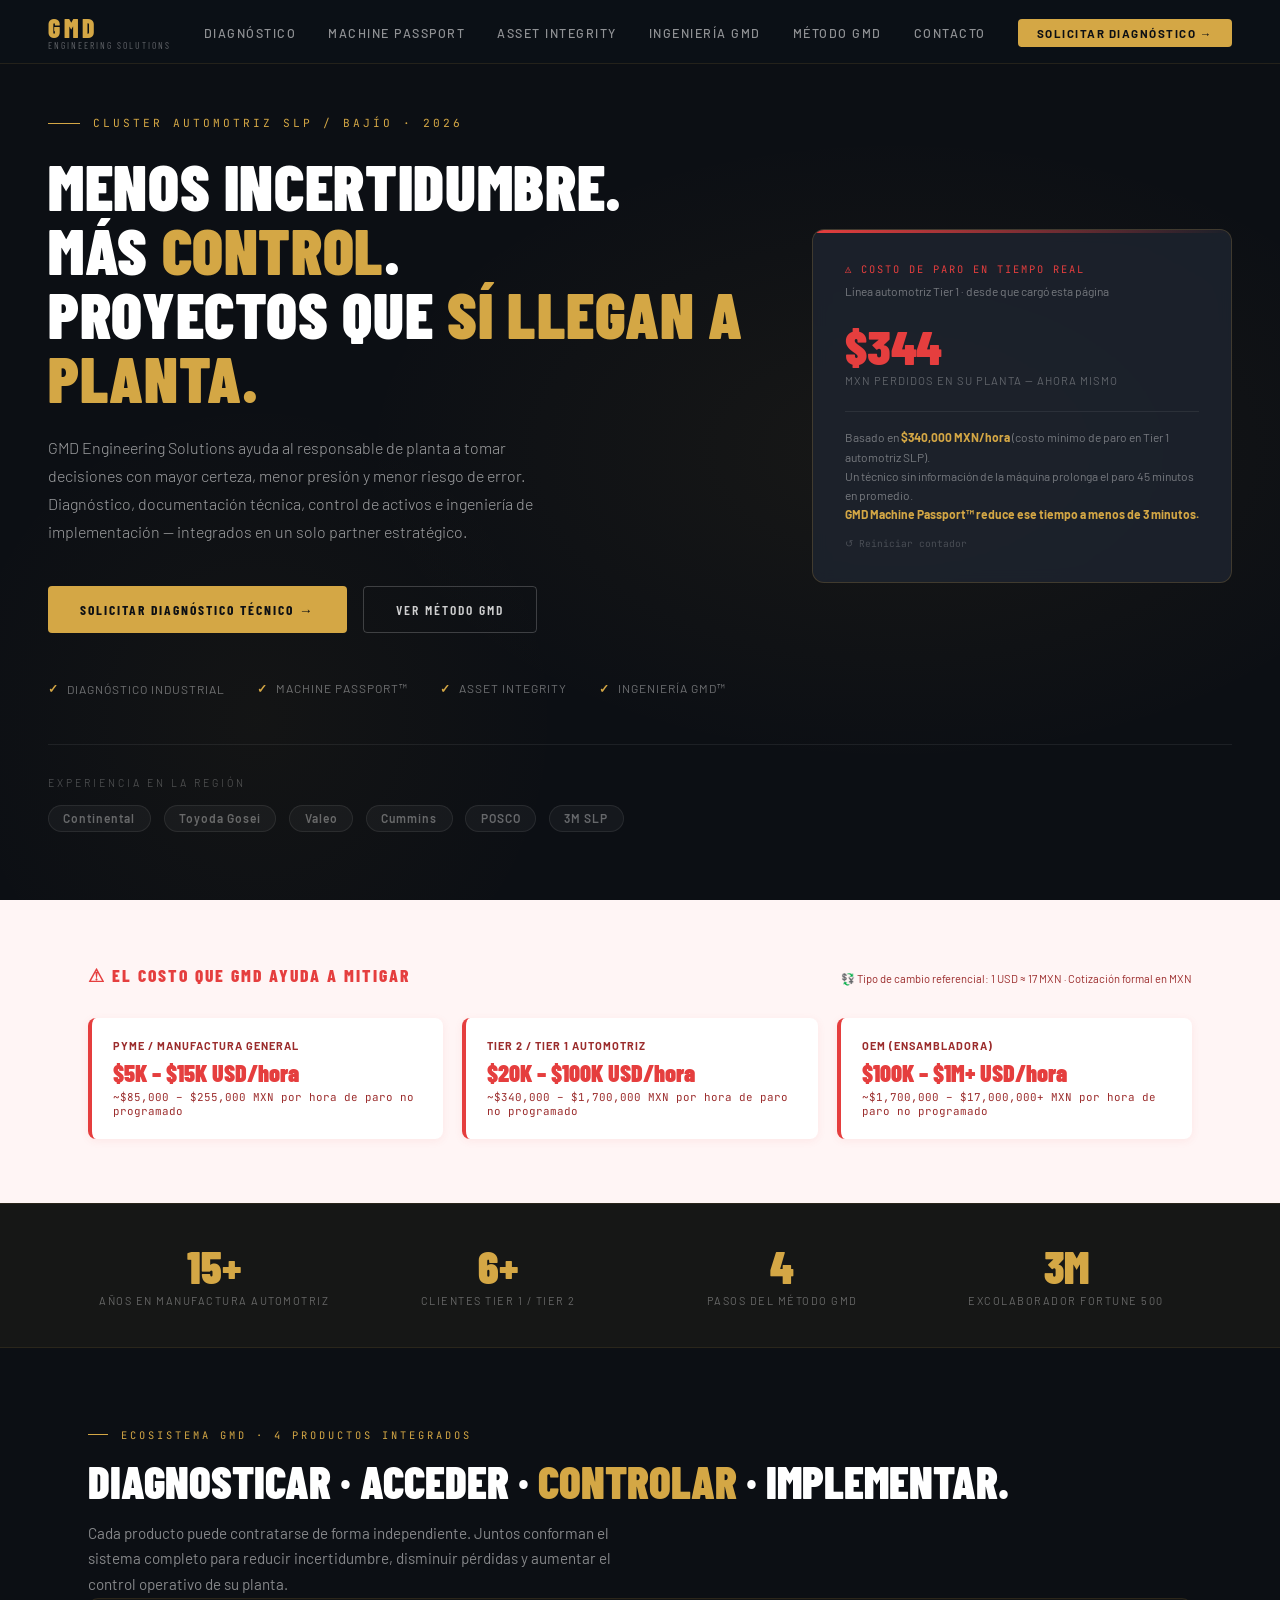
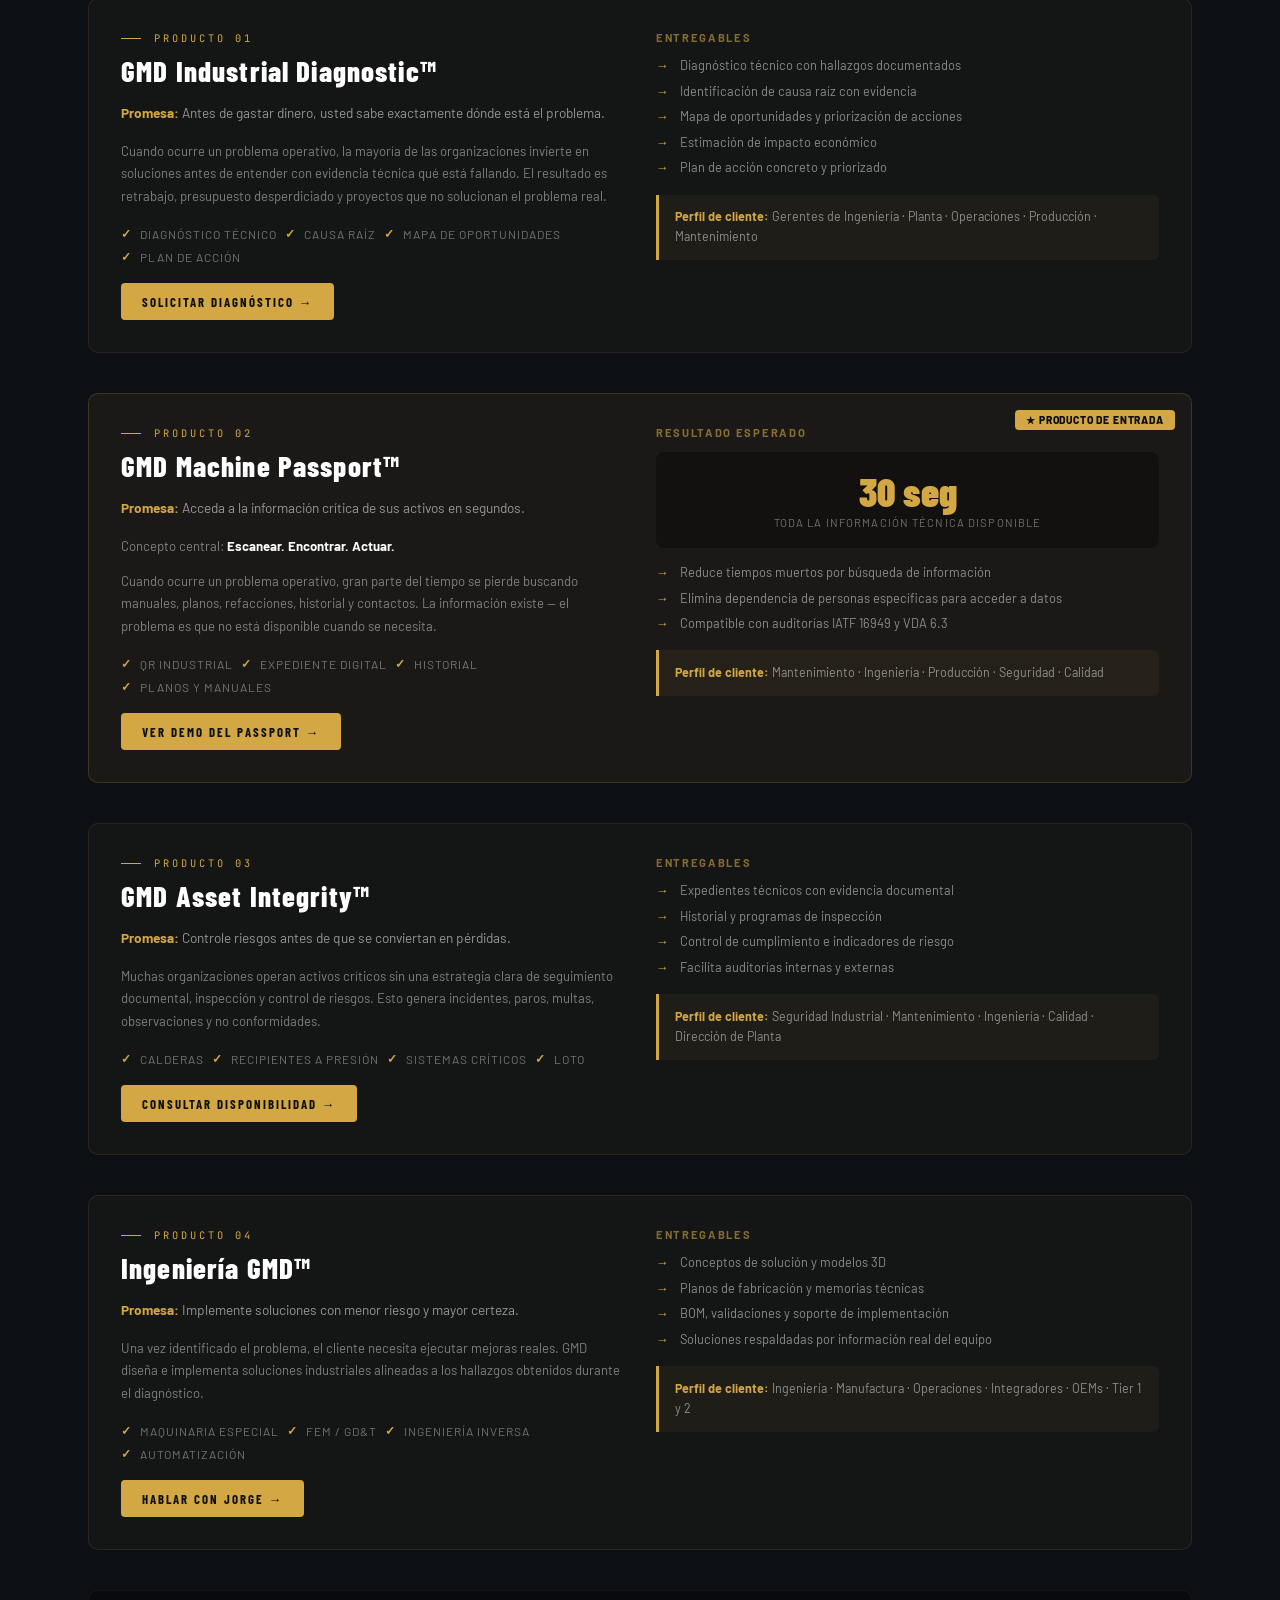
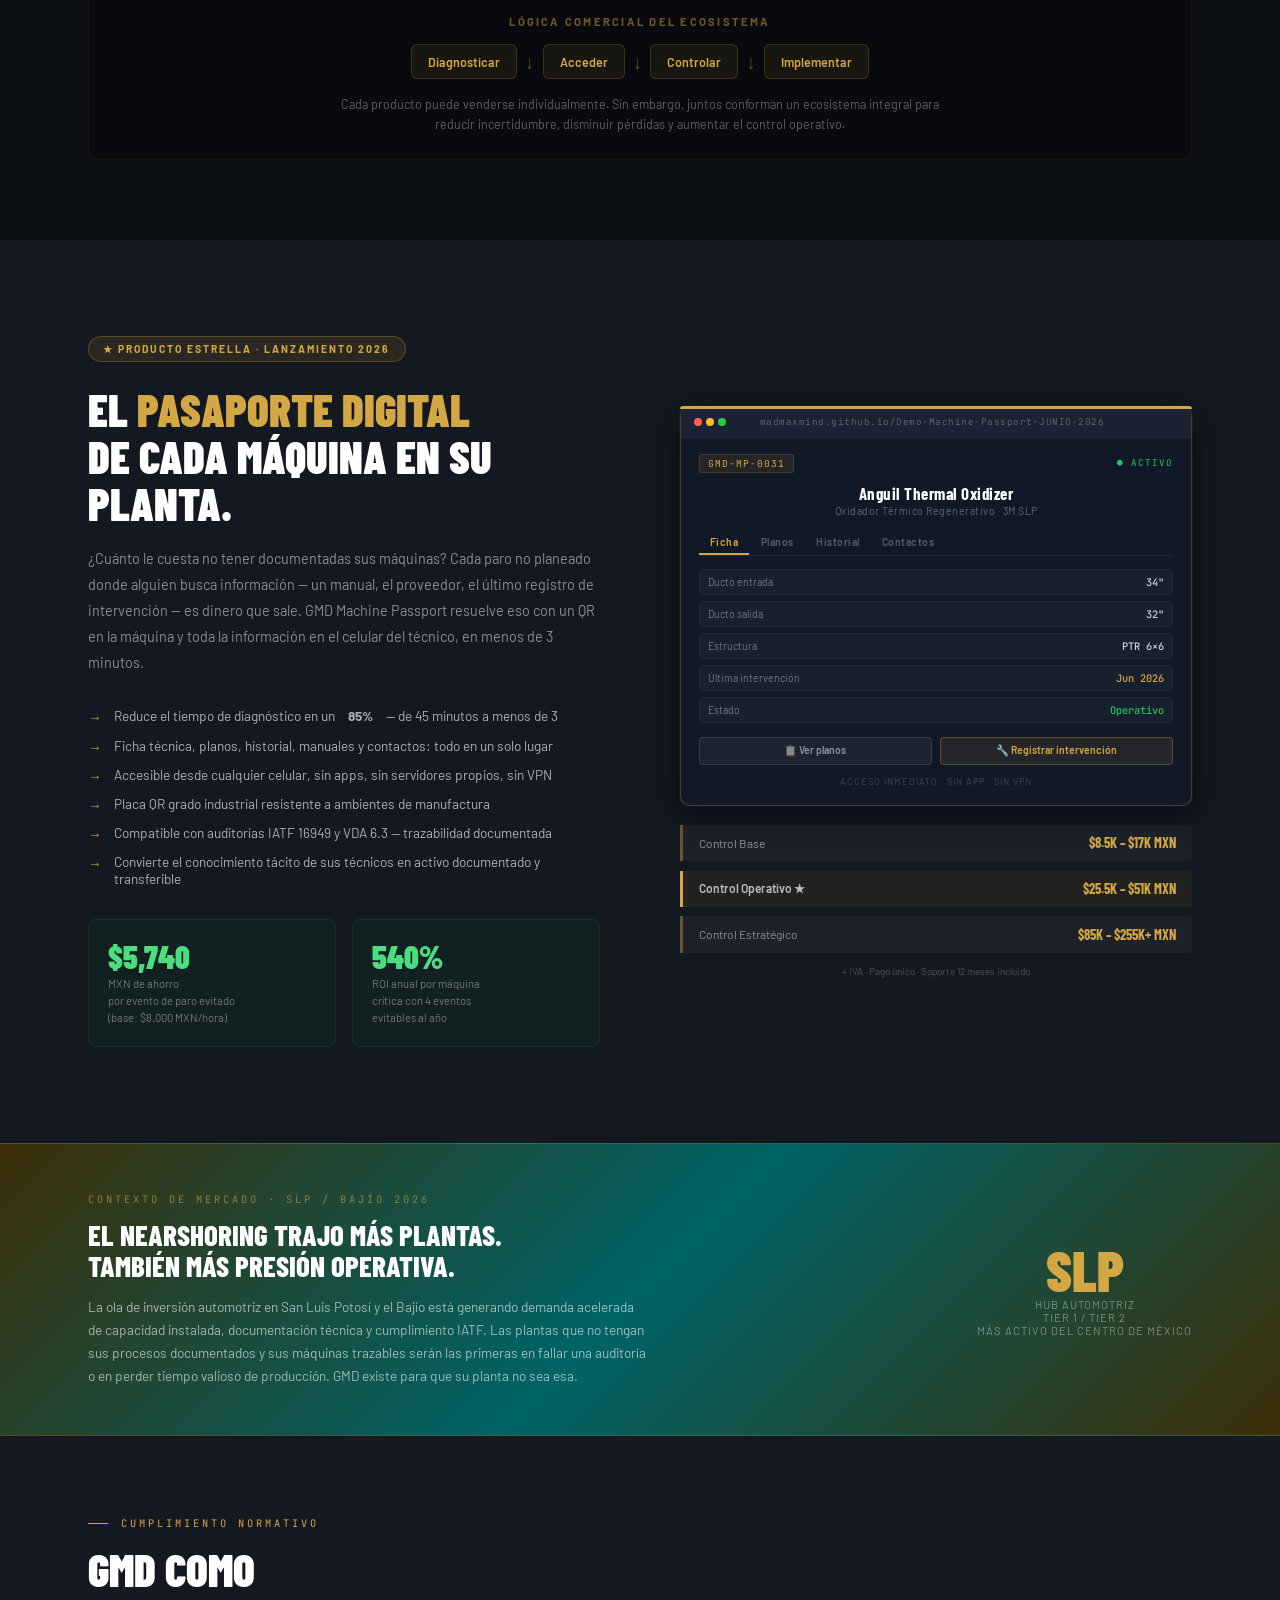
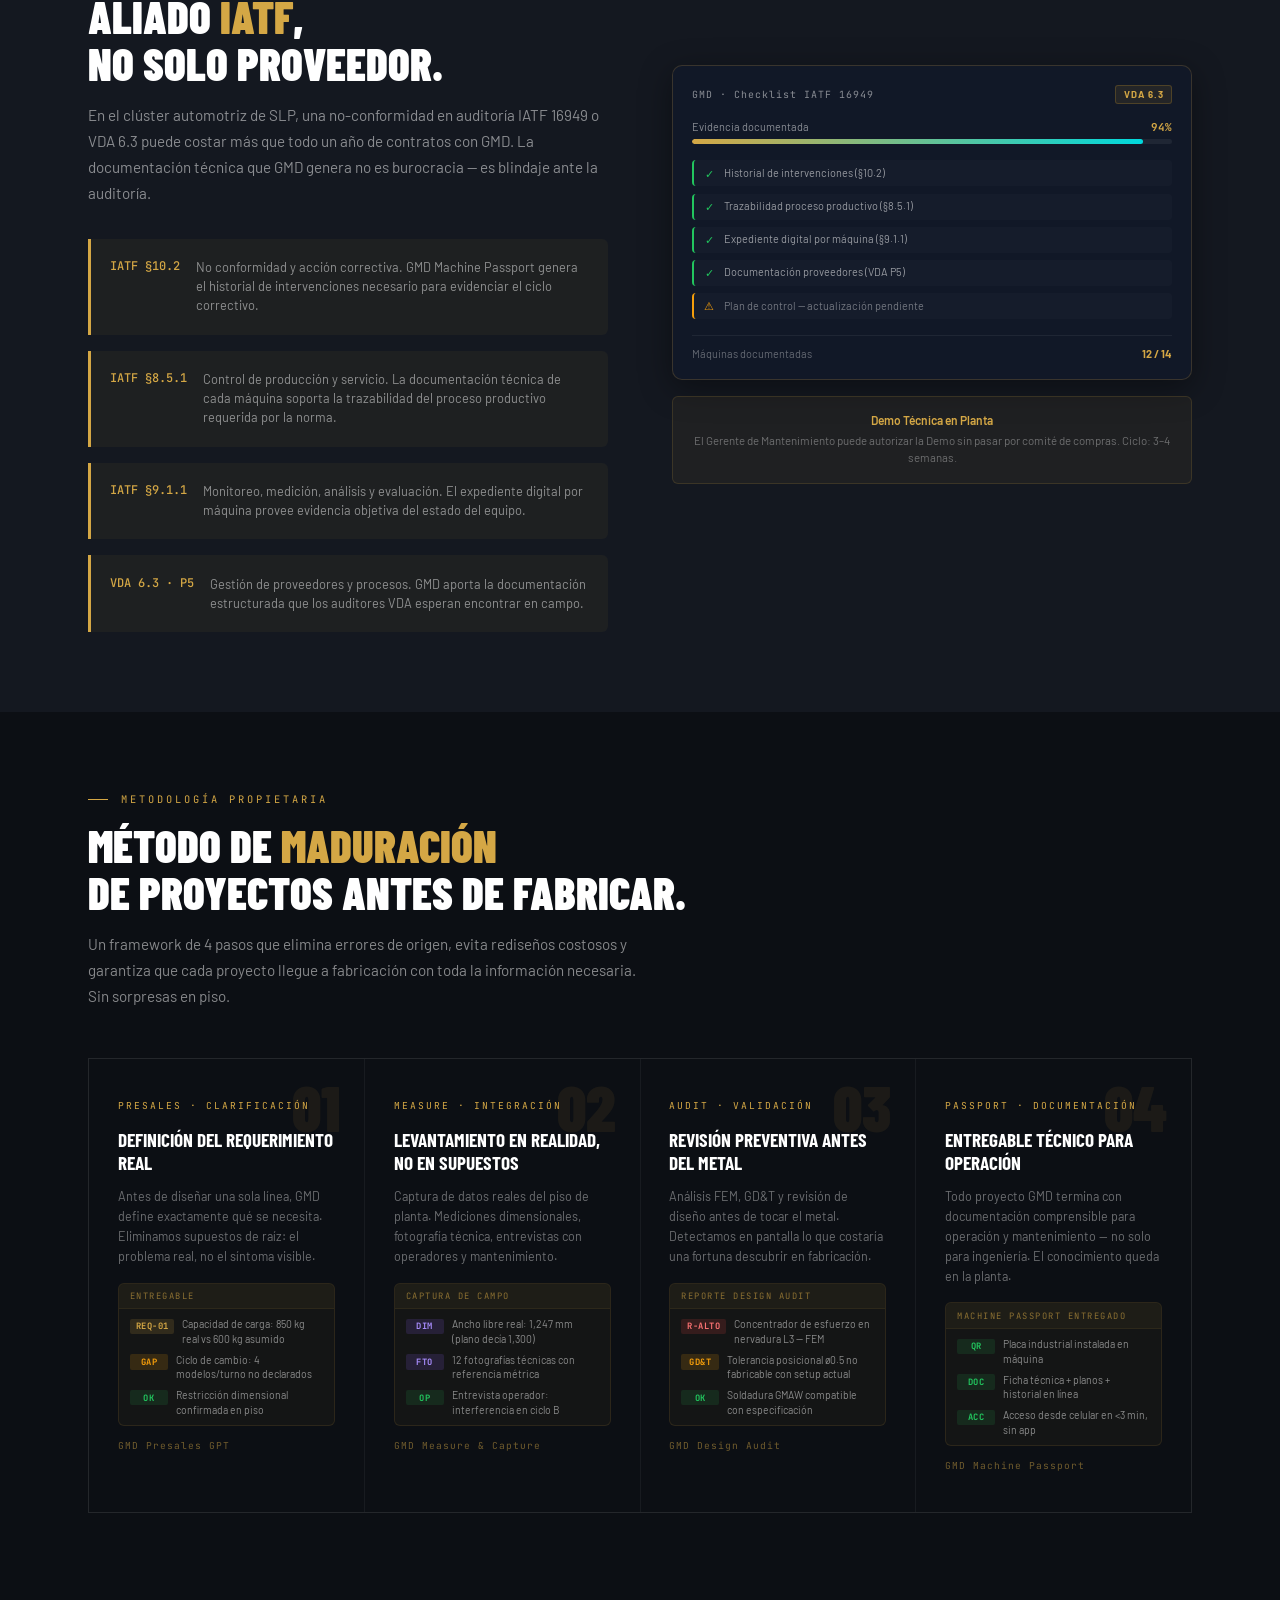
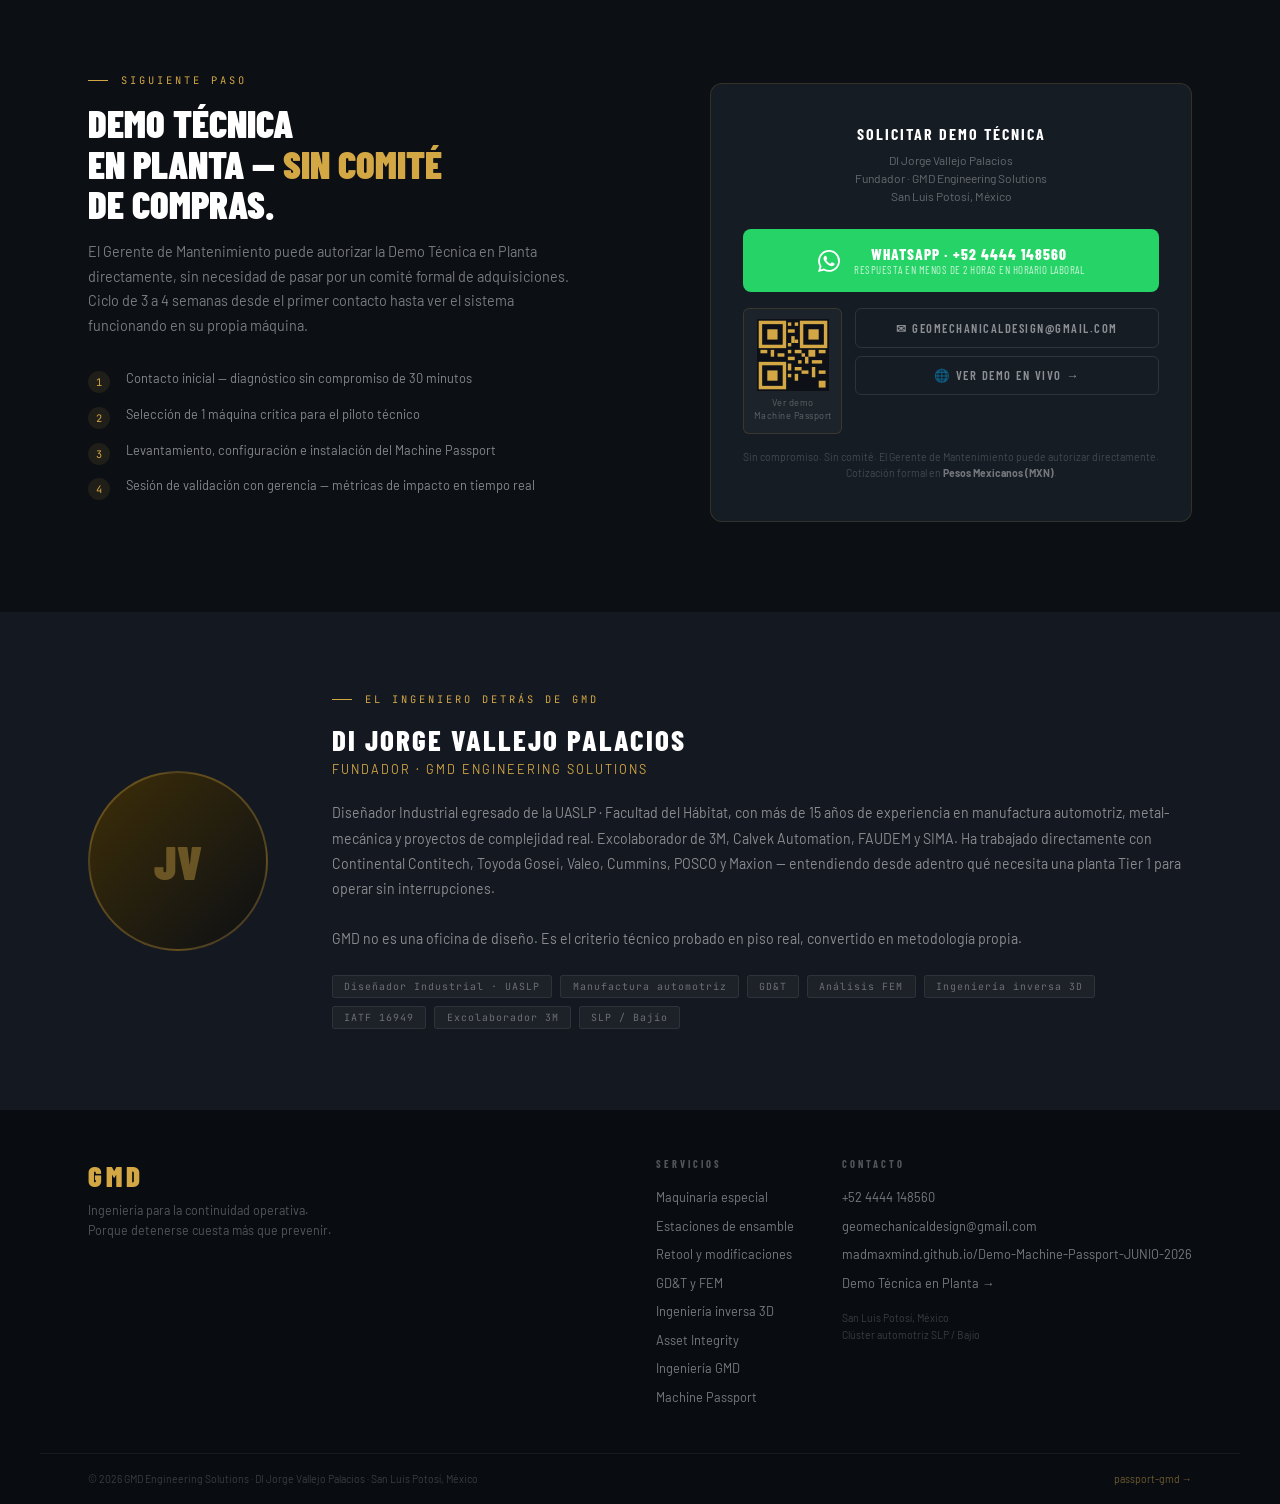
==== commit ac7f25d9: "Add files via upload" ====
--- a/index.html
+++ b/index.html
@@ -1843,7 +1843,7 @@
         <div class="mp-mockup">
           <div class="mp-mockup-header">
             <div class="mp-mockup-dots"><span></span><span></span><span></span></div>
-            <div class="mp-mockup-url">madmaxmind.github.io/passport-gmd</div>
+            <div class="mp-mockup-url">madmaxmind.github.io/Demo-Machine-Passport-JUNIO-2026</div>
             <div style="width:40px;"></div>
           </div>
           <div class="mp-mockup-body">
@@ -2080,7 +2080,7 @@
       <div class="demo-qr-row">
         <div class="demo-qr-block">
           <div class="demo-qr-mini">
-            <!-- QR SVG apuntando a madmaxmind.github.io/passport-gmd -->
+            <!-- QR SVG apuntando a madmaxmind.github.io/Demo-Machine-Passport-JUNIO-2026 -->
             <svg width="72" height="72" viewBox="0 0 21 21" xmlns="http://www.w3.org/2000/svg" fill="none">
               <rect width="21" height="21" fill="#0D1117"/>
               <!-- finder TL -->
@@ -2127,7 +2127,7 @@
           <a href="mailto:geomechanicaldesign@gmail.com" class="btn-mail">
             ✉ geomechanicaldesign@gmail.com
           </a>
-          <a href="https://madmaxmind.github.io/passport-gmd" target="_blank" class="btn-mail">
+          <a href="https://madmaxmind.github.io/Demo-Machine-Passport-JUNIO-2026" target="_blank" class="btn-mail">
             🌐 Ver demo en vivo →
           </a>
         </div>
@@ -2178,7 +2178,8 @@
         <li><a href="#servicios">Retool y modificaciones</a></li>
         <li><a href="#servicios">GD&T y FEM</a></li>
         <li><a href="#servicios">Ingeniería inversa 3D</a></li>
-        <li><a href="#activos">Asset Integrity — quitar formación&oacute;n IA en directo</a></li>
+        <li><a href="#activos">Asset Integrity</a></li>
+        <li><a href="#ingenieria">Ingeniería GMD</a></li>
         <li><a href="#passport">Machine Passport</a></li>
       </ul>
     </div>
@@ -2187,7 +2188,7 @@
       <ul class="footer-links">
         <li><a href="https://wa.me/524444148560" target="_blank">+52 4444 148560</a></li>
         <li><a href="mailto:geomechanicaldesign@gmail.com">geomechanicaldesign@gmail.com</a></li>
-        <li><a href="https://madmaxmind.github.io/passport-gmd" target="_blank">madmaxmind.github.io/passport-gmd</a></li>
+        <li><a href="https://madmaxmind.github.io/Demo-Machine-Passport-JUNIO-2026" target="_blank">madmaxmind.github.io/Demo-Machine-Passport-JUNIO-2026</a></li>
         <li><a href="#contacto">Demo Técnica en Planta →</a></li>
       </ul>
       <div style="margin-top:1.2rem; font-size:0.65rem; color:rgba(255,255,255,0.2); line-height:1.6;">San Luis Potosí, México<br>Clúster automotriz SLP / Bajío</div>
@@ -2195,7 +2196,7 @@
   </div>
   <div class="footer-bottom">
     <span>© 2026 GMD Engineering Solutions · DI Jorge Vallejo Palacios · San Luis Potosí, México</span>
-    <span><a href="https://madmaxmind.github.io/passport-gmd" target="_blank">passport-gmd →</a></span>
+    <span><a href="https://madmaxmind.github.io/Demo-Machine-Passport-JUNIO-2026" target="_blank">passport-gmd →</a></span>
   </div>
 </footer>
 
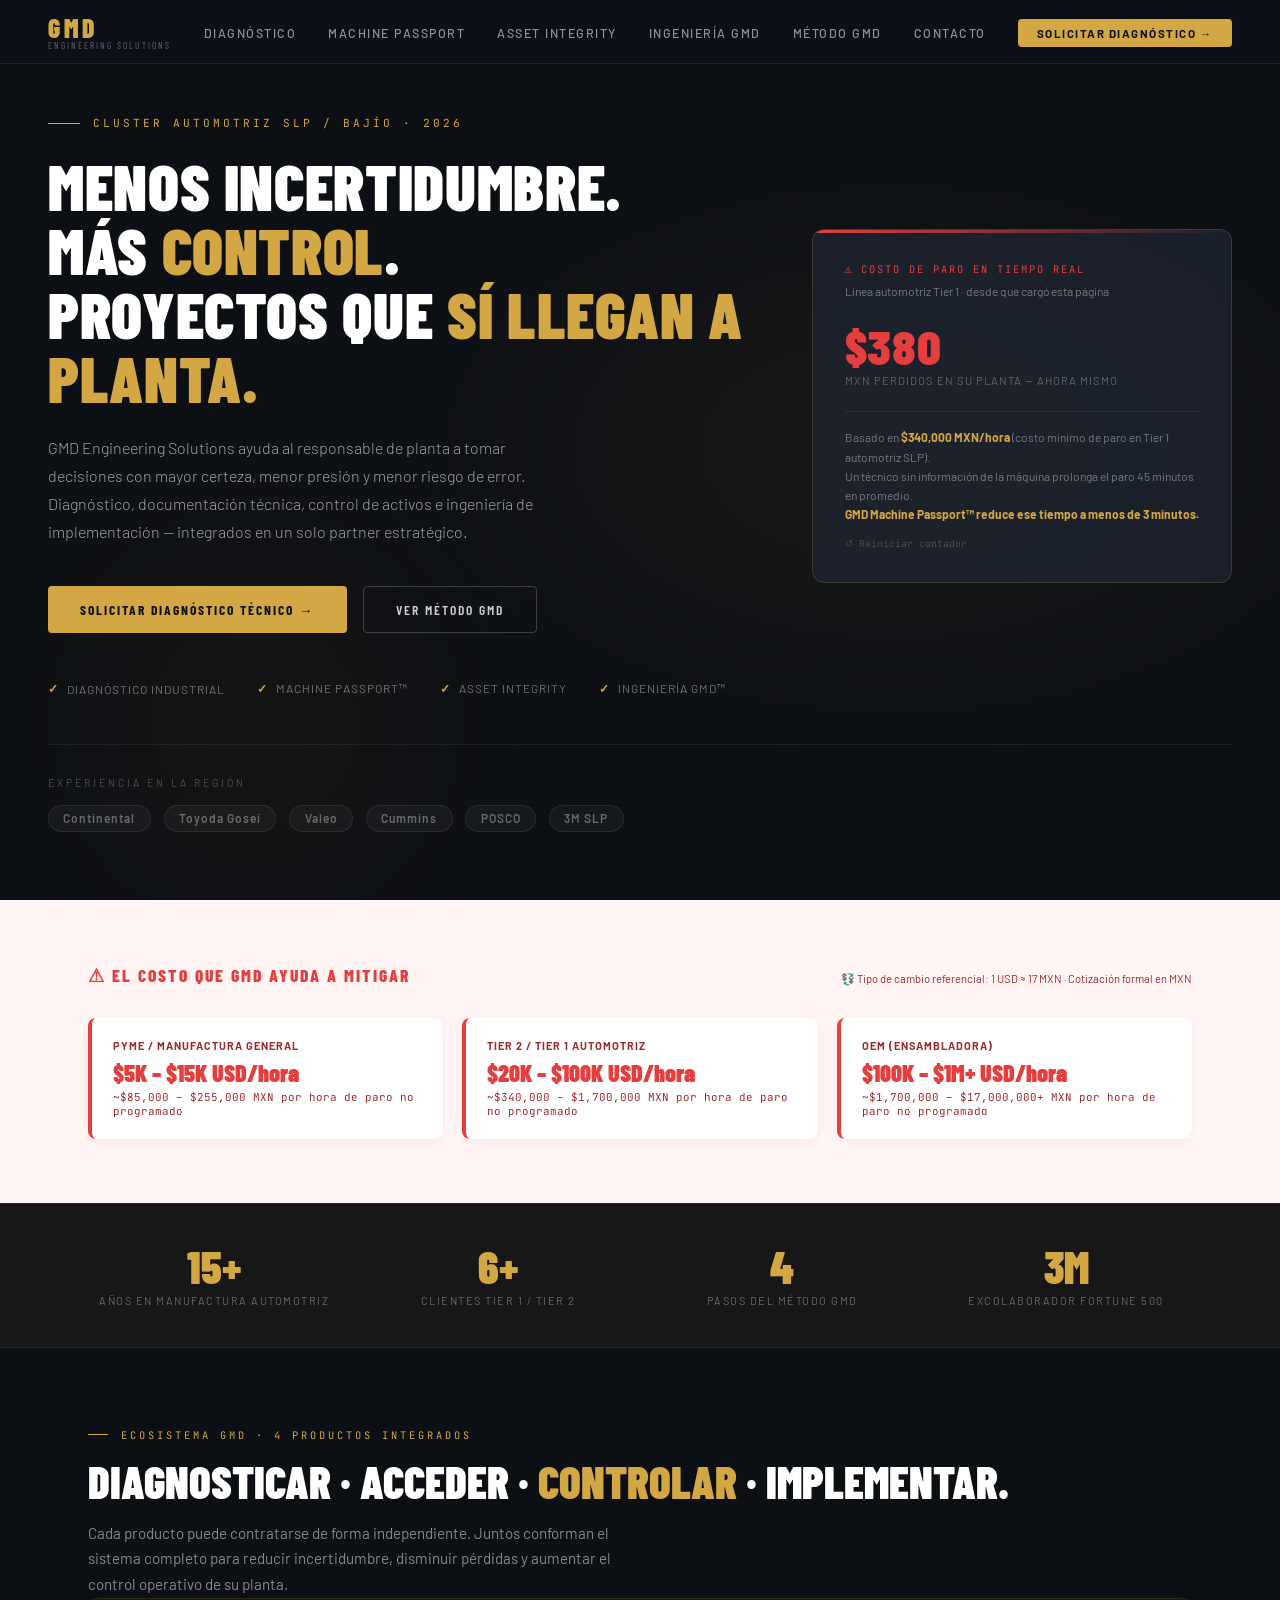
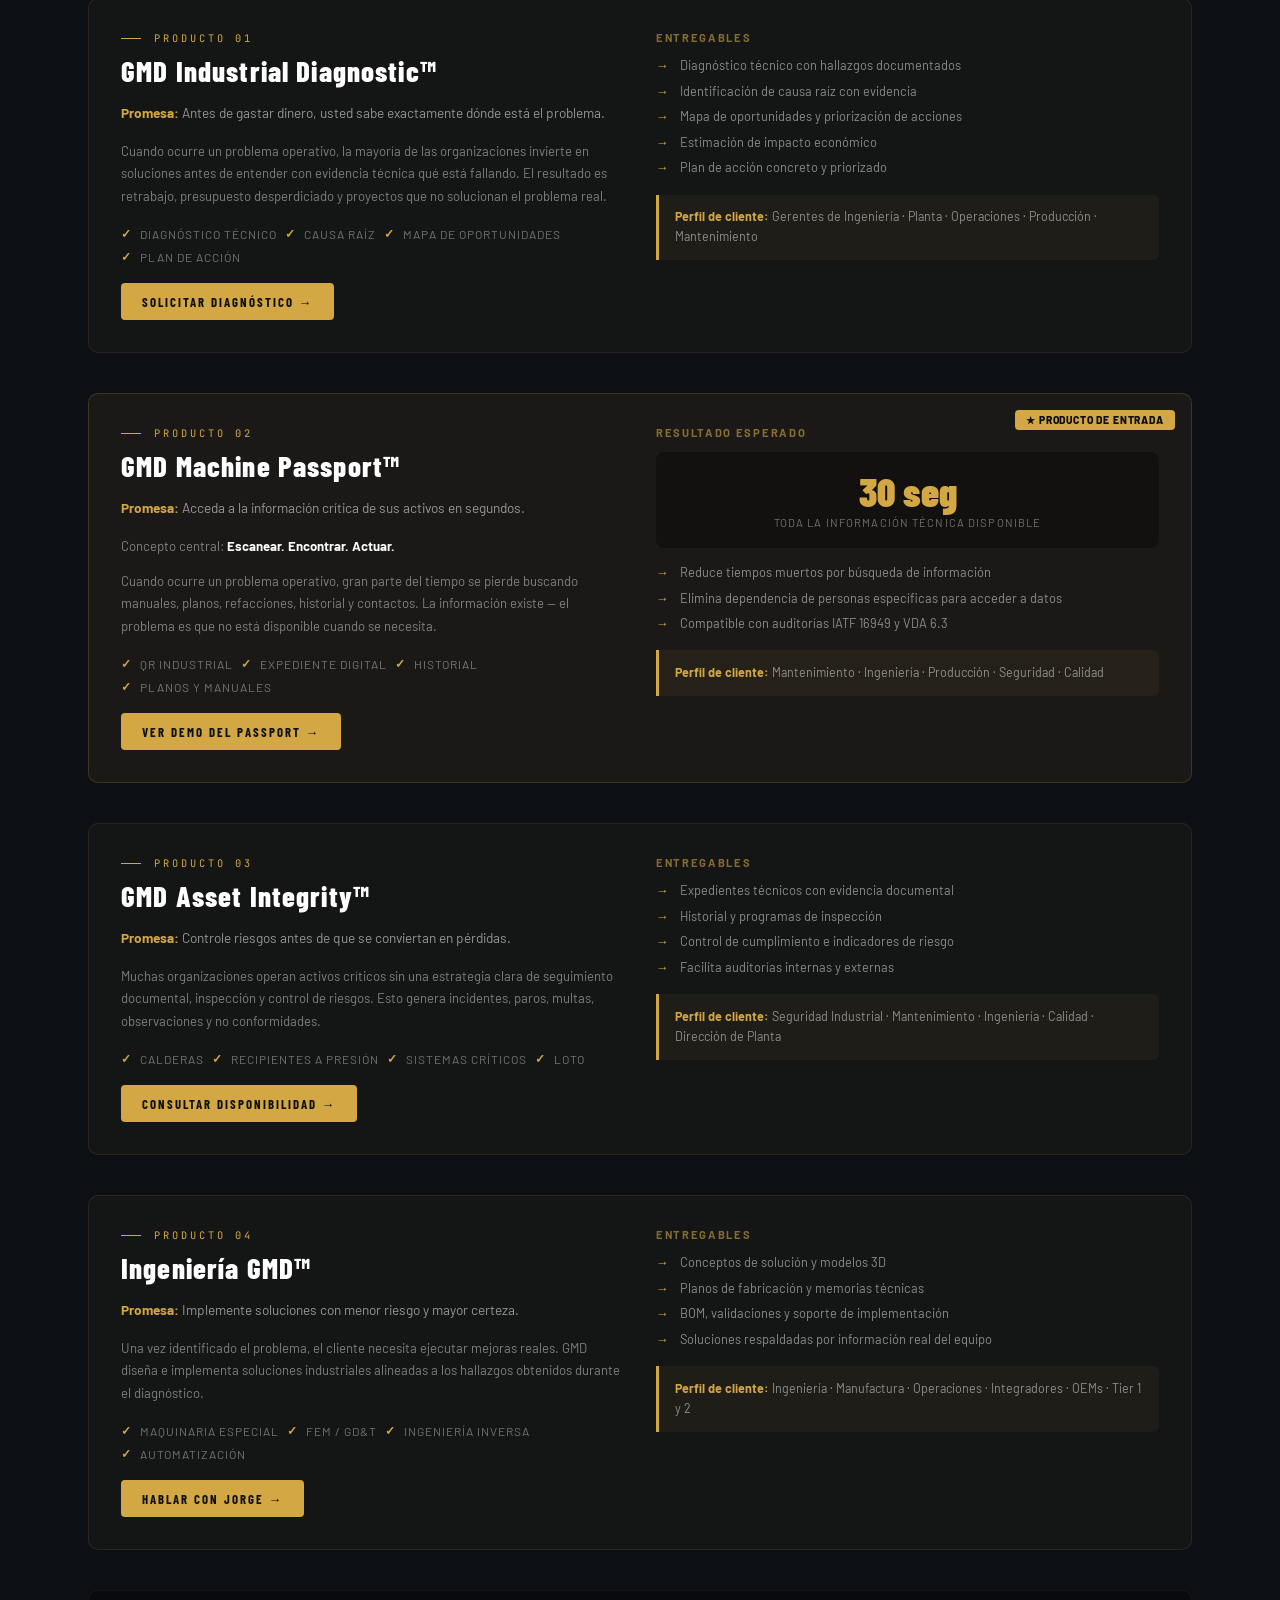
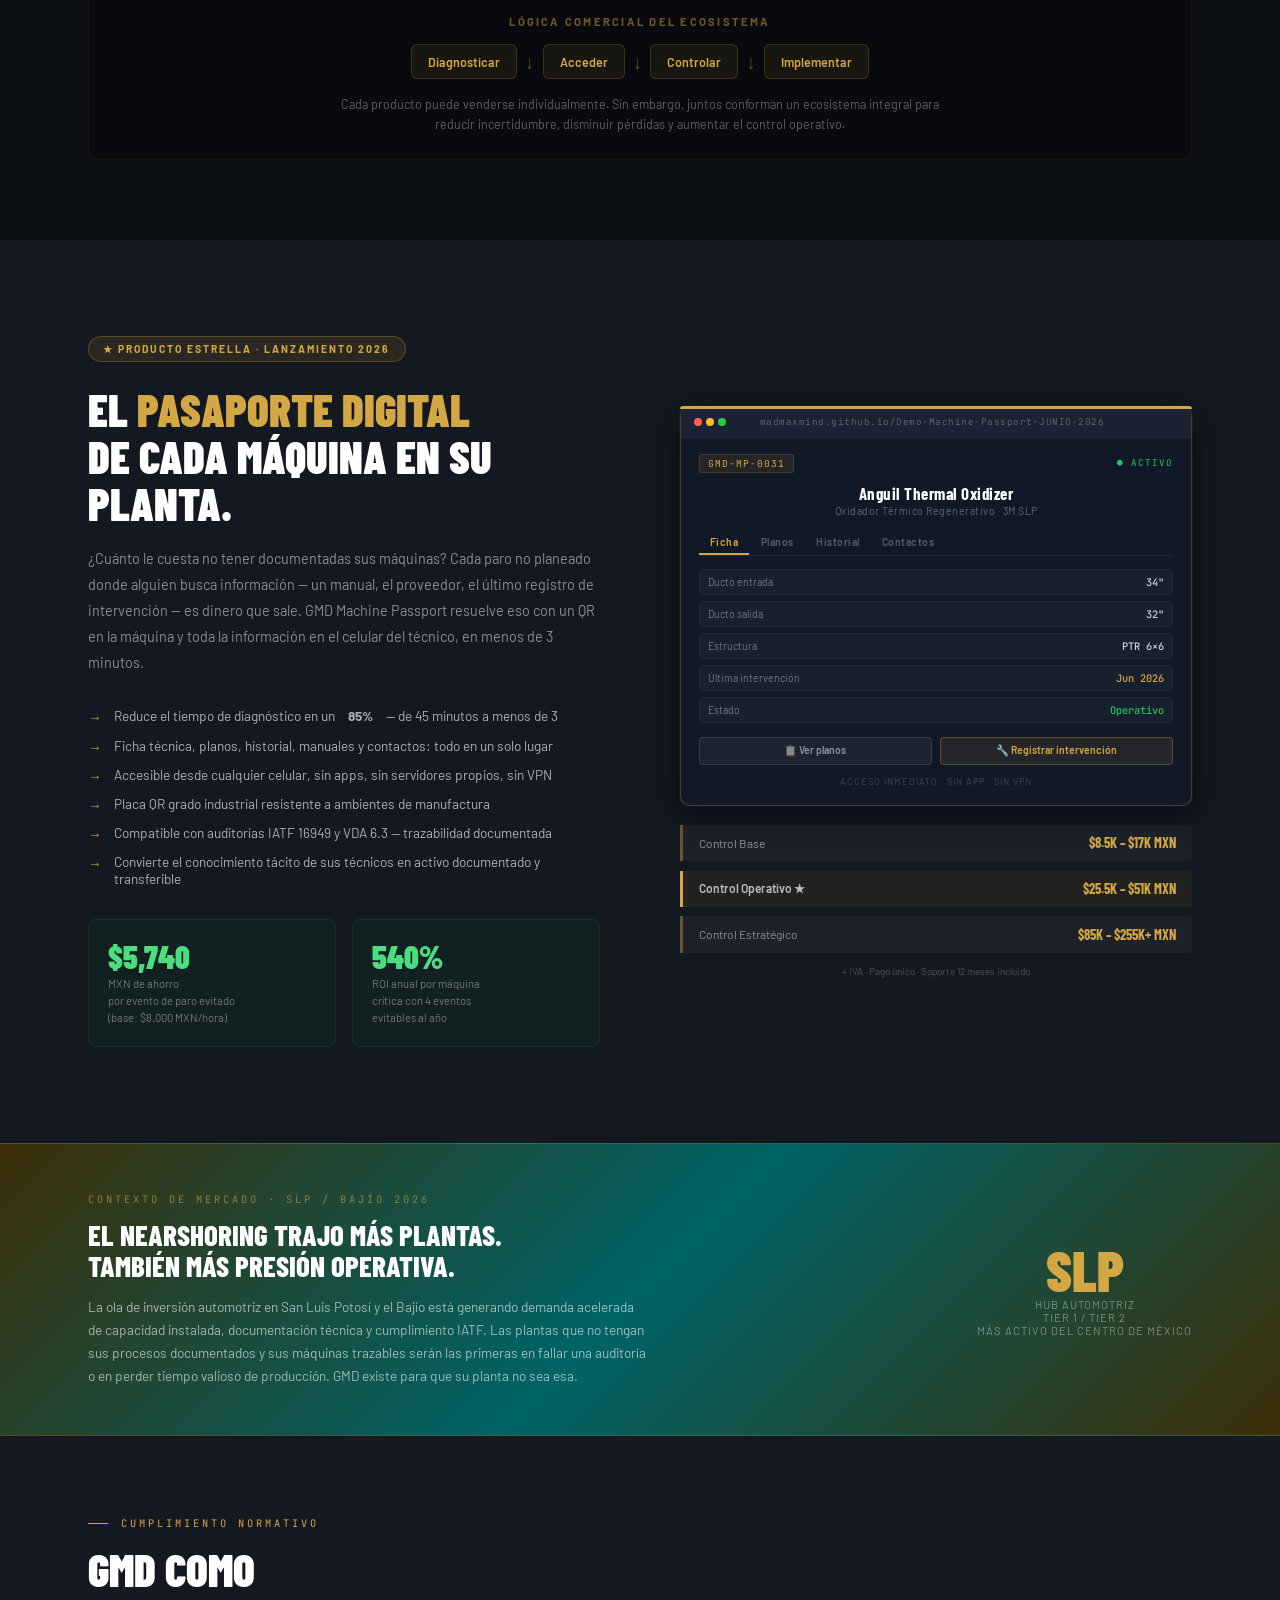
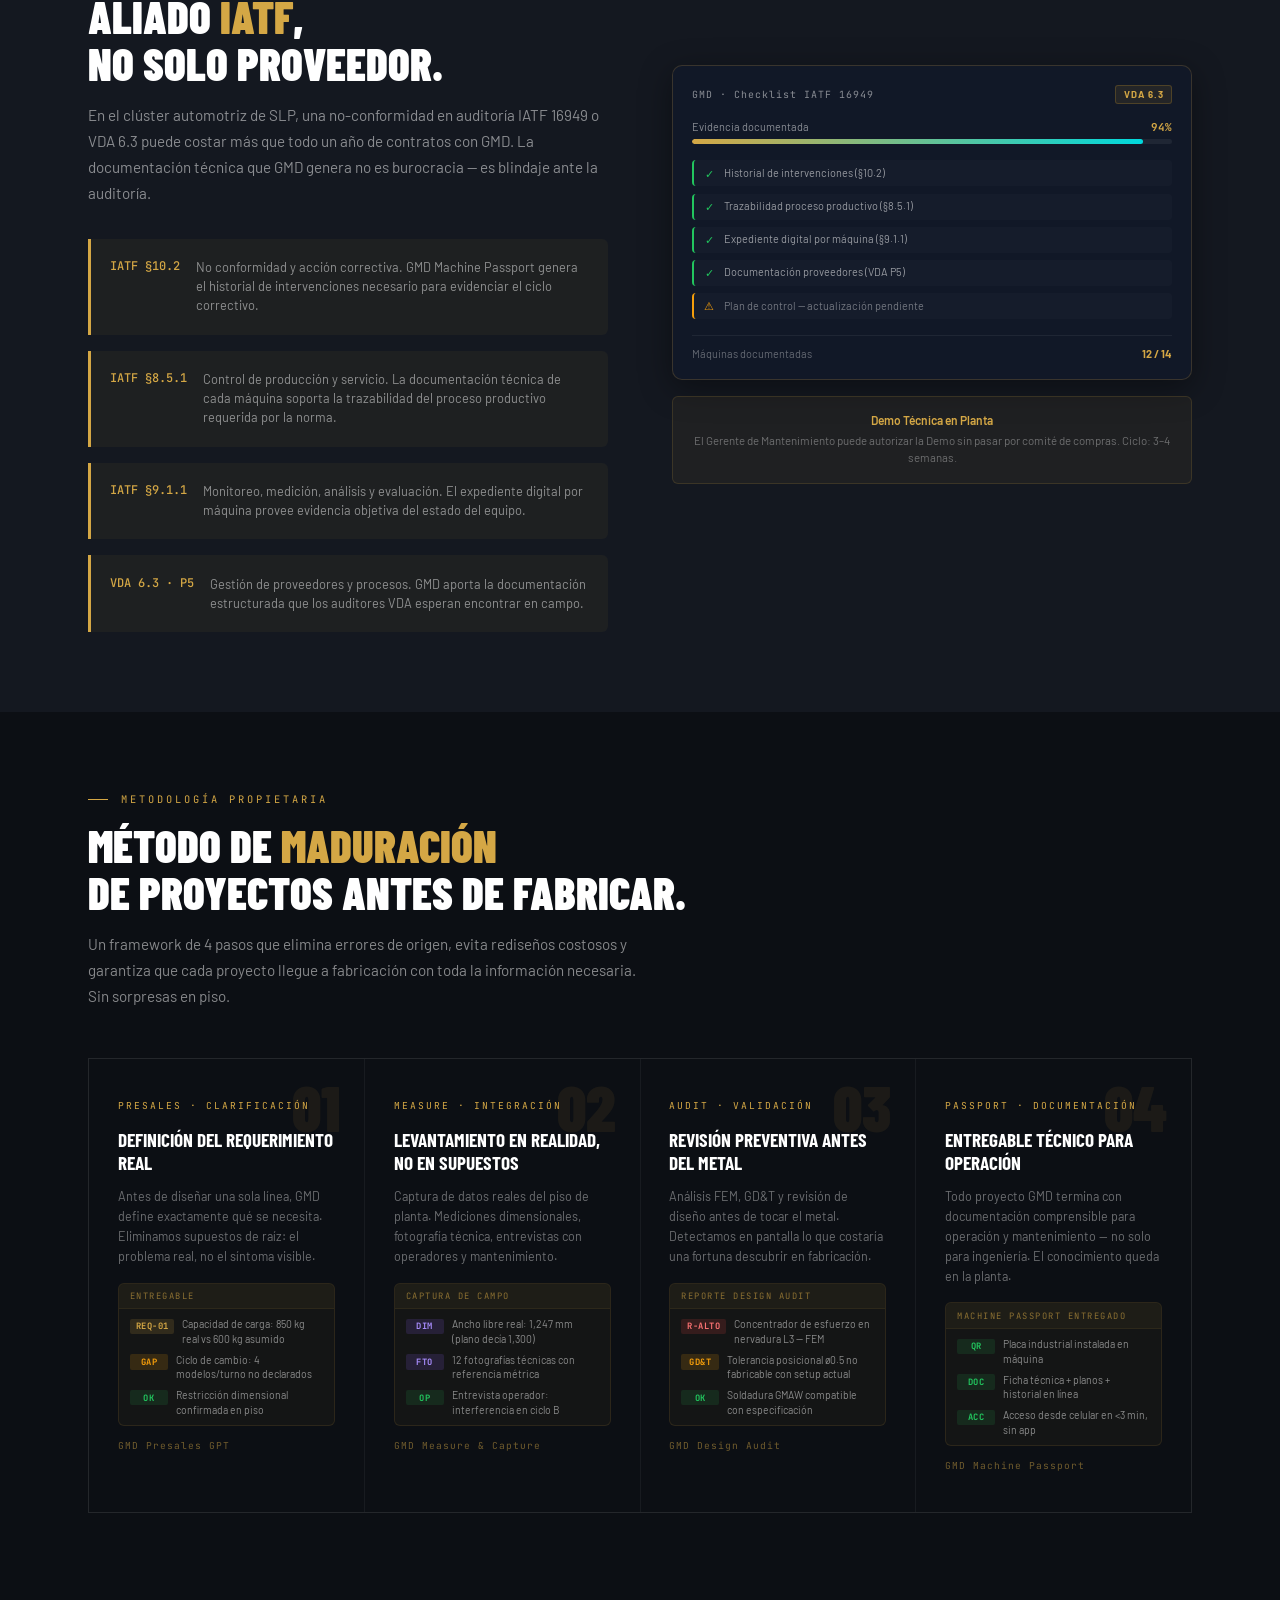
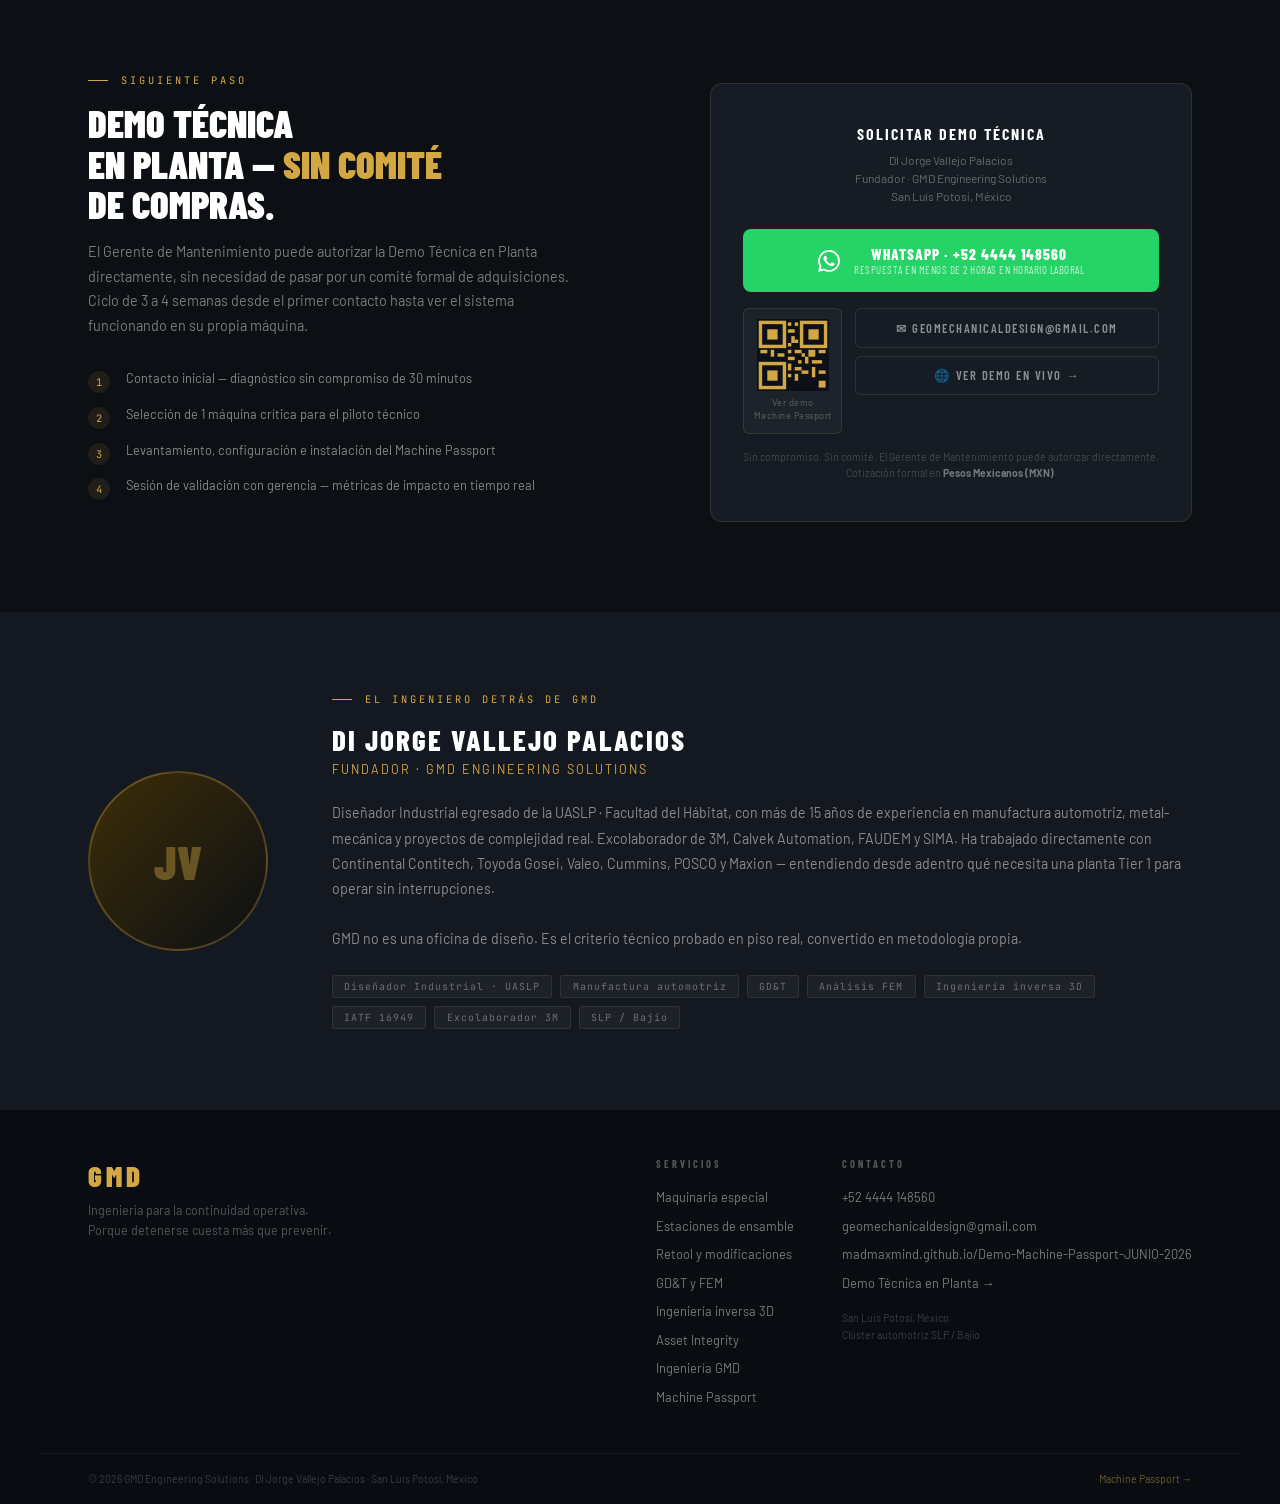
==== commit ac06ff8e: "Add files via upload" ====
--- a/index.html
+++ b/index.html
@@ -2196,7 +2196,7 @@
   </div>
   <div class="footer-bottom">
     <span>© 2026 GMD Engineering Solutions · DI Jorge Vallejo Palacios · San Luis Potosí, México</span>
-    <span><a href="https://madmaxmind.github.io/Demo-Machine-Passport-JUNIO-2026" target="_blank">passport-gmd →</a></span>
+    <span><a href="https://madmaxmind.github.io/Demo-Machine-Passport-JUNIO-2026" target="_blank">Machine Passport →</a></span>
   </div>
 </footer>
 
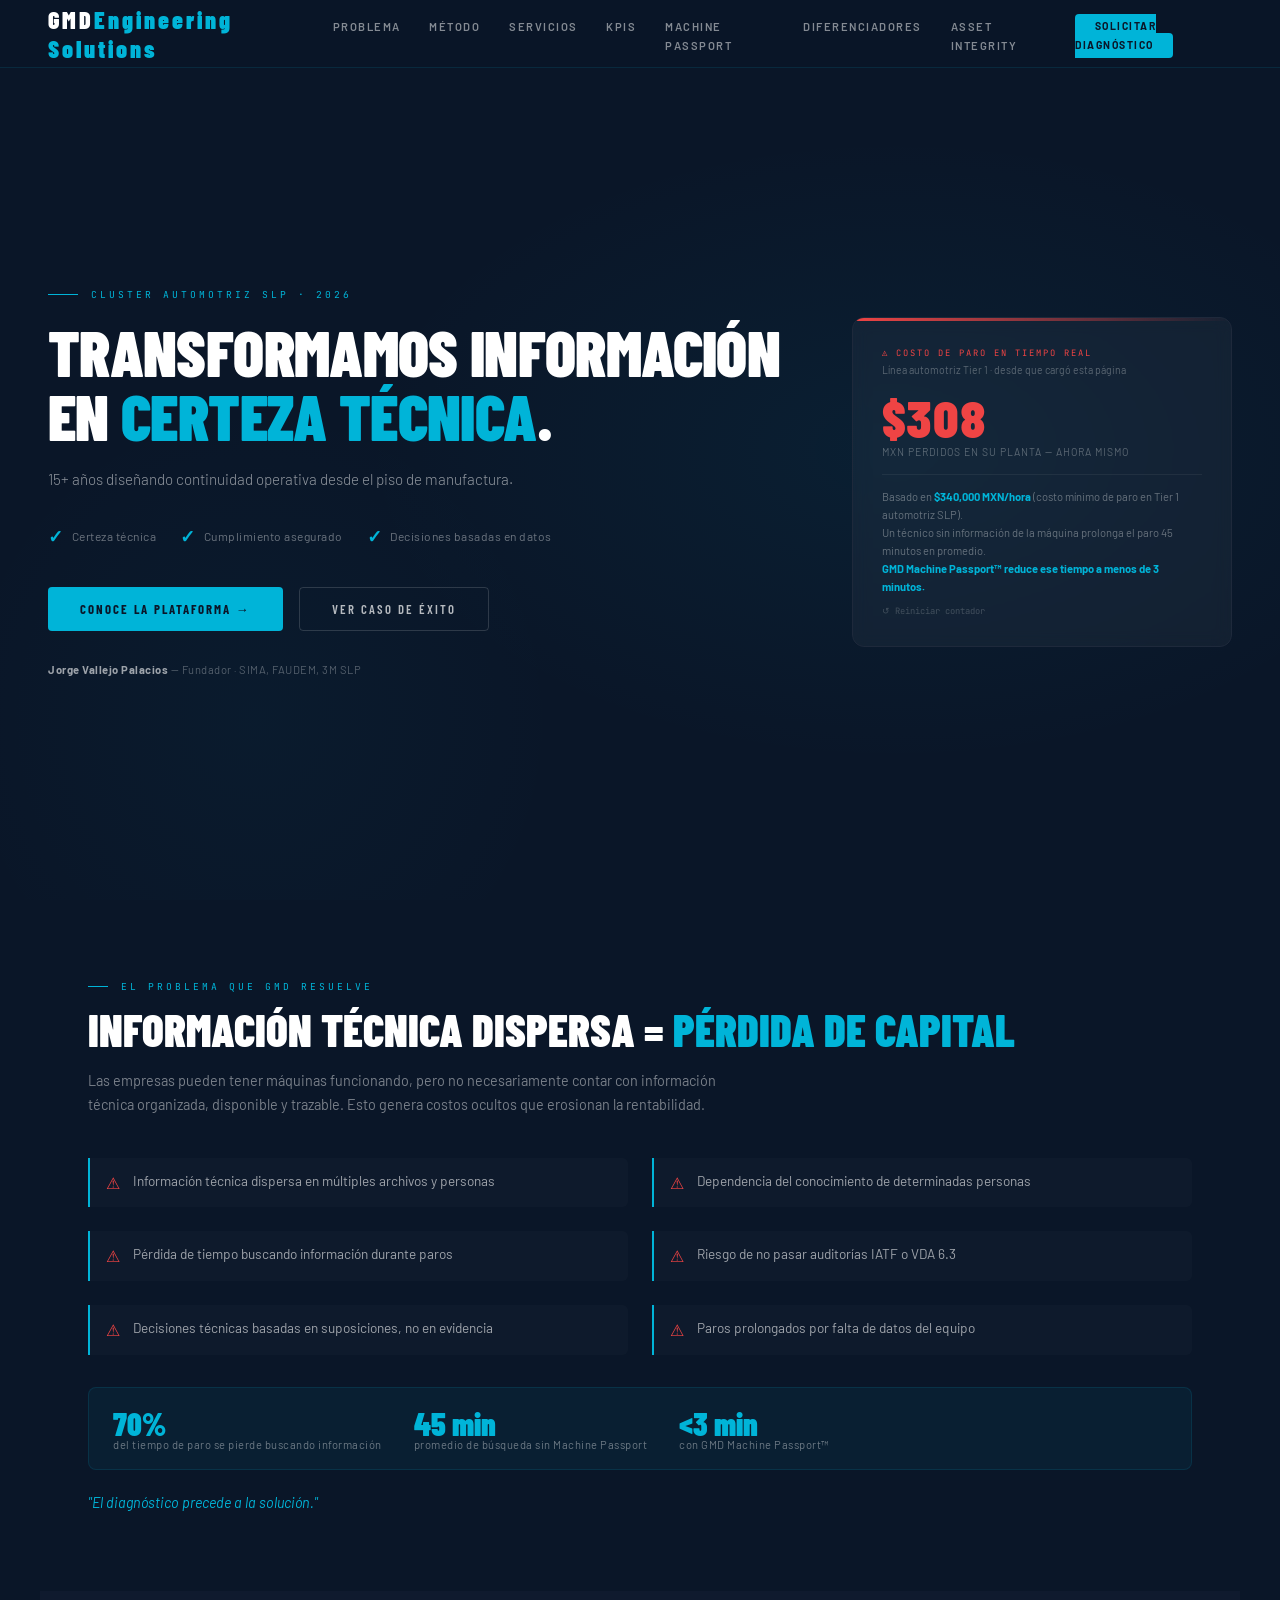
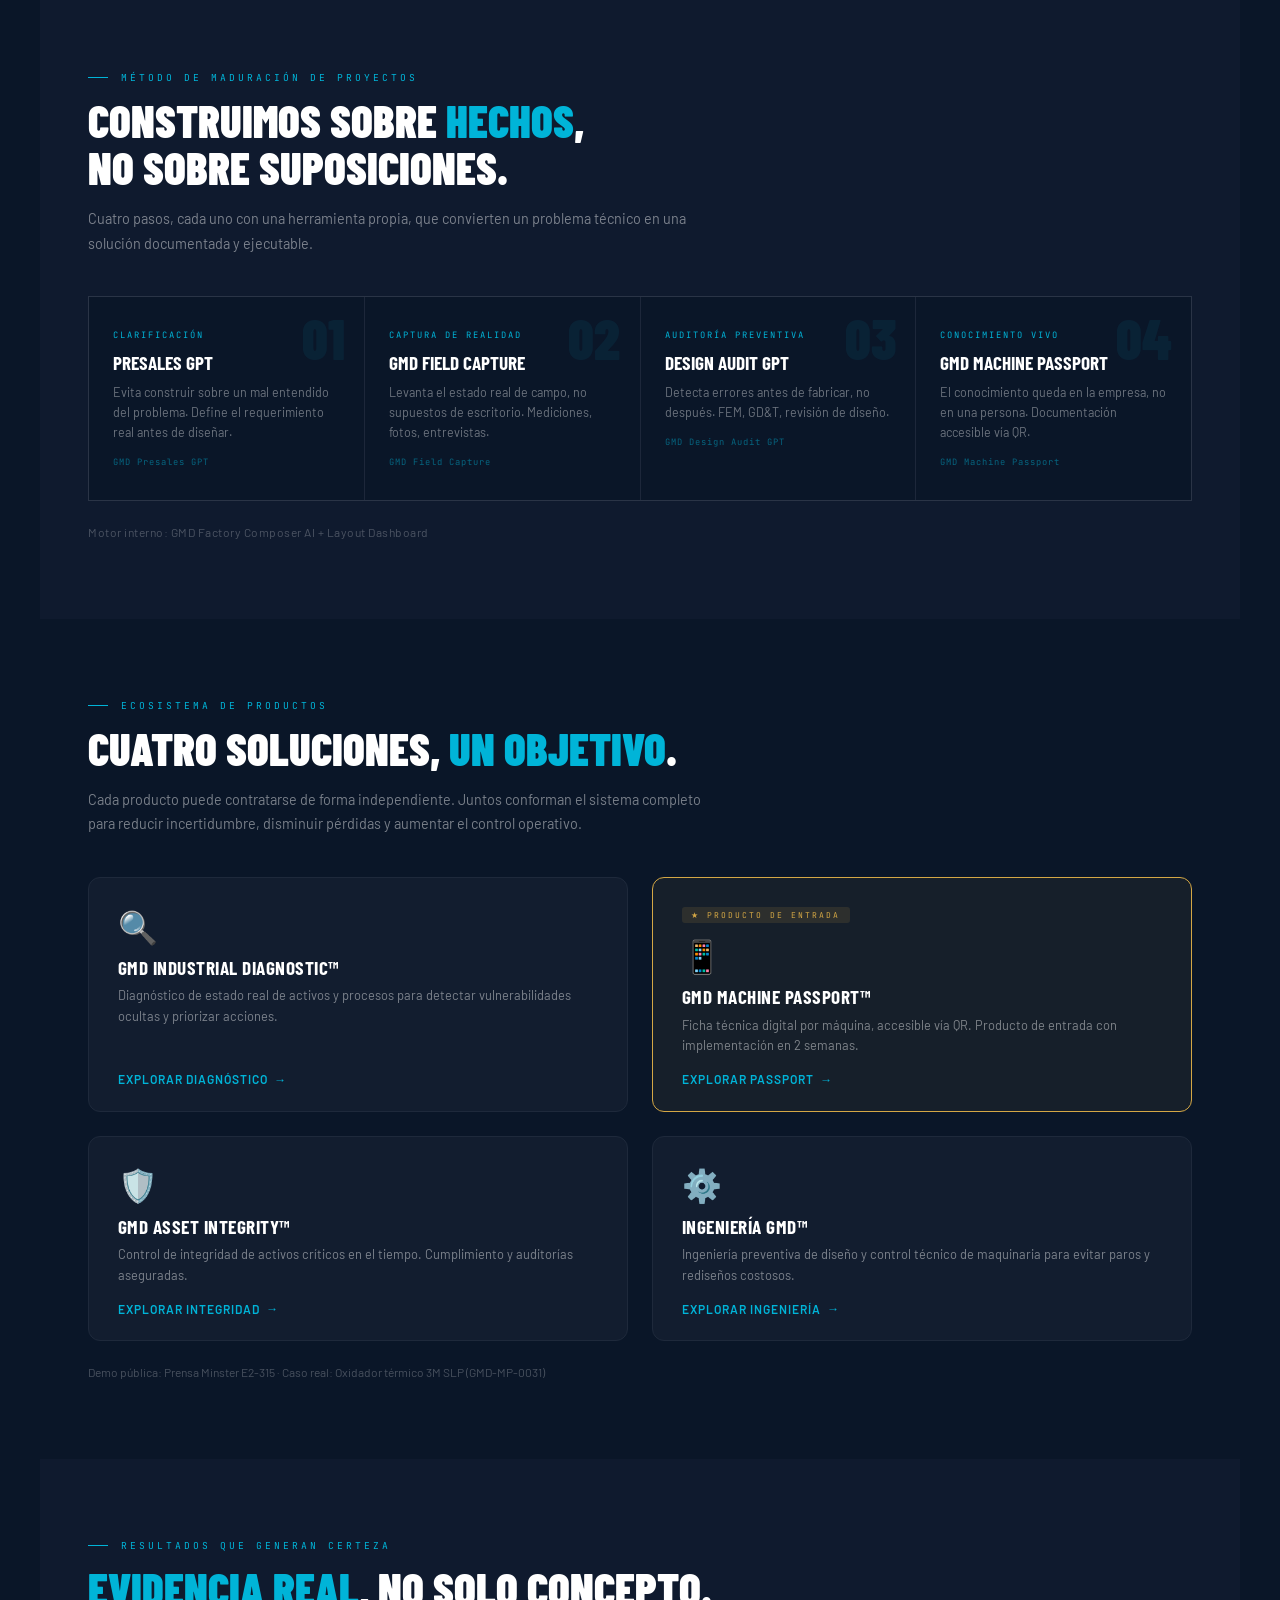
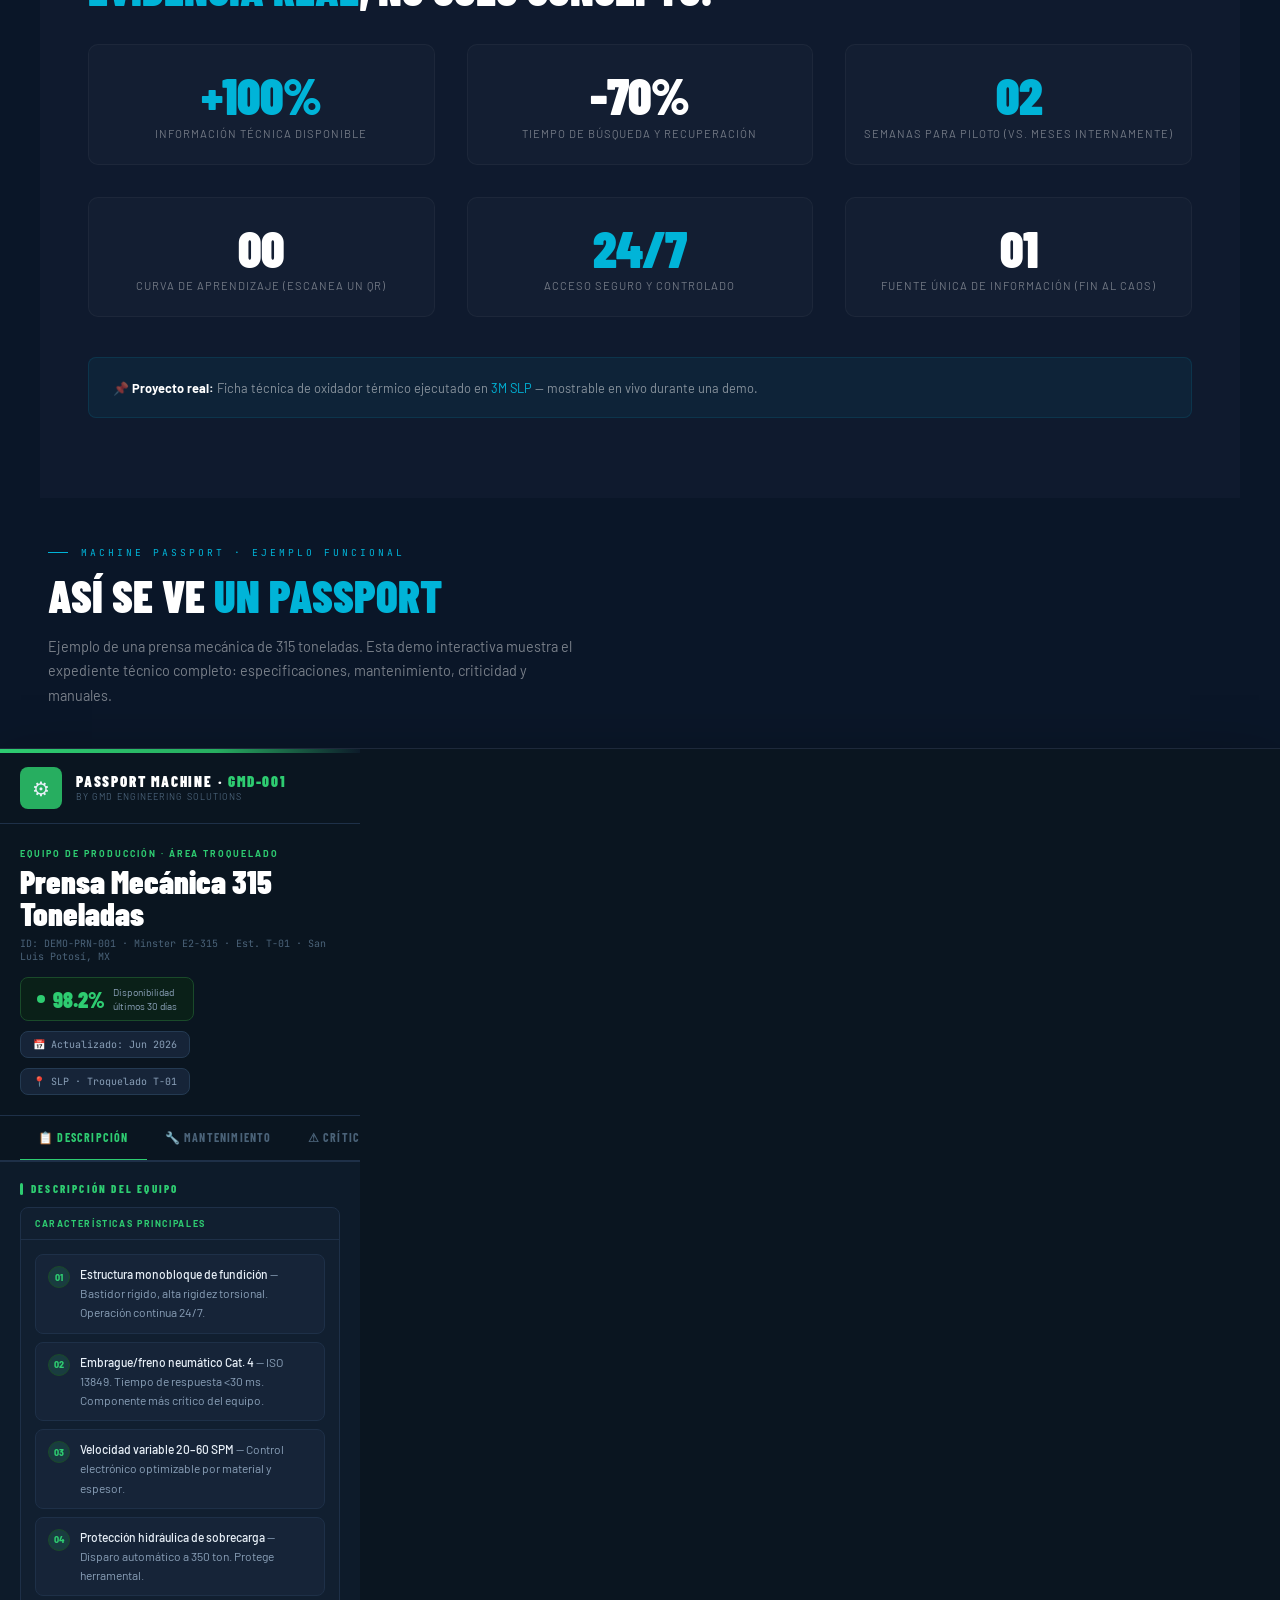
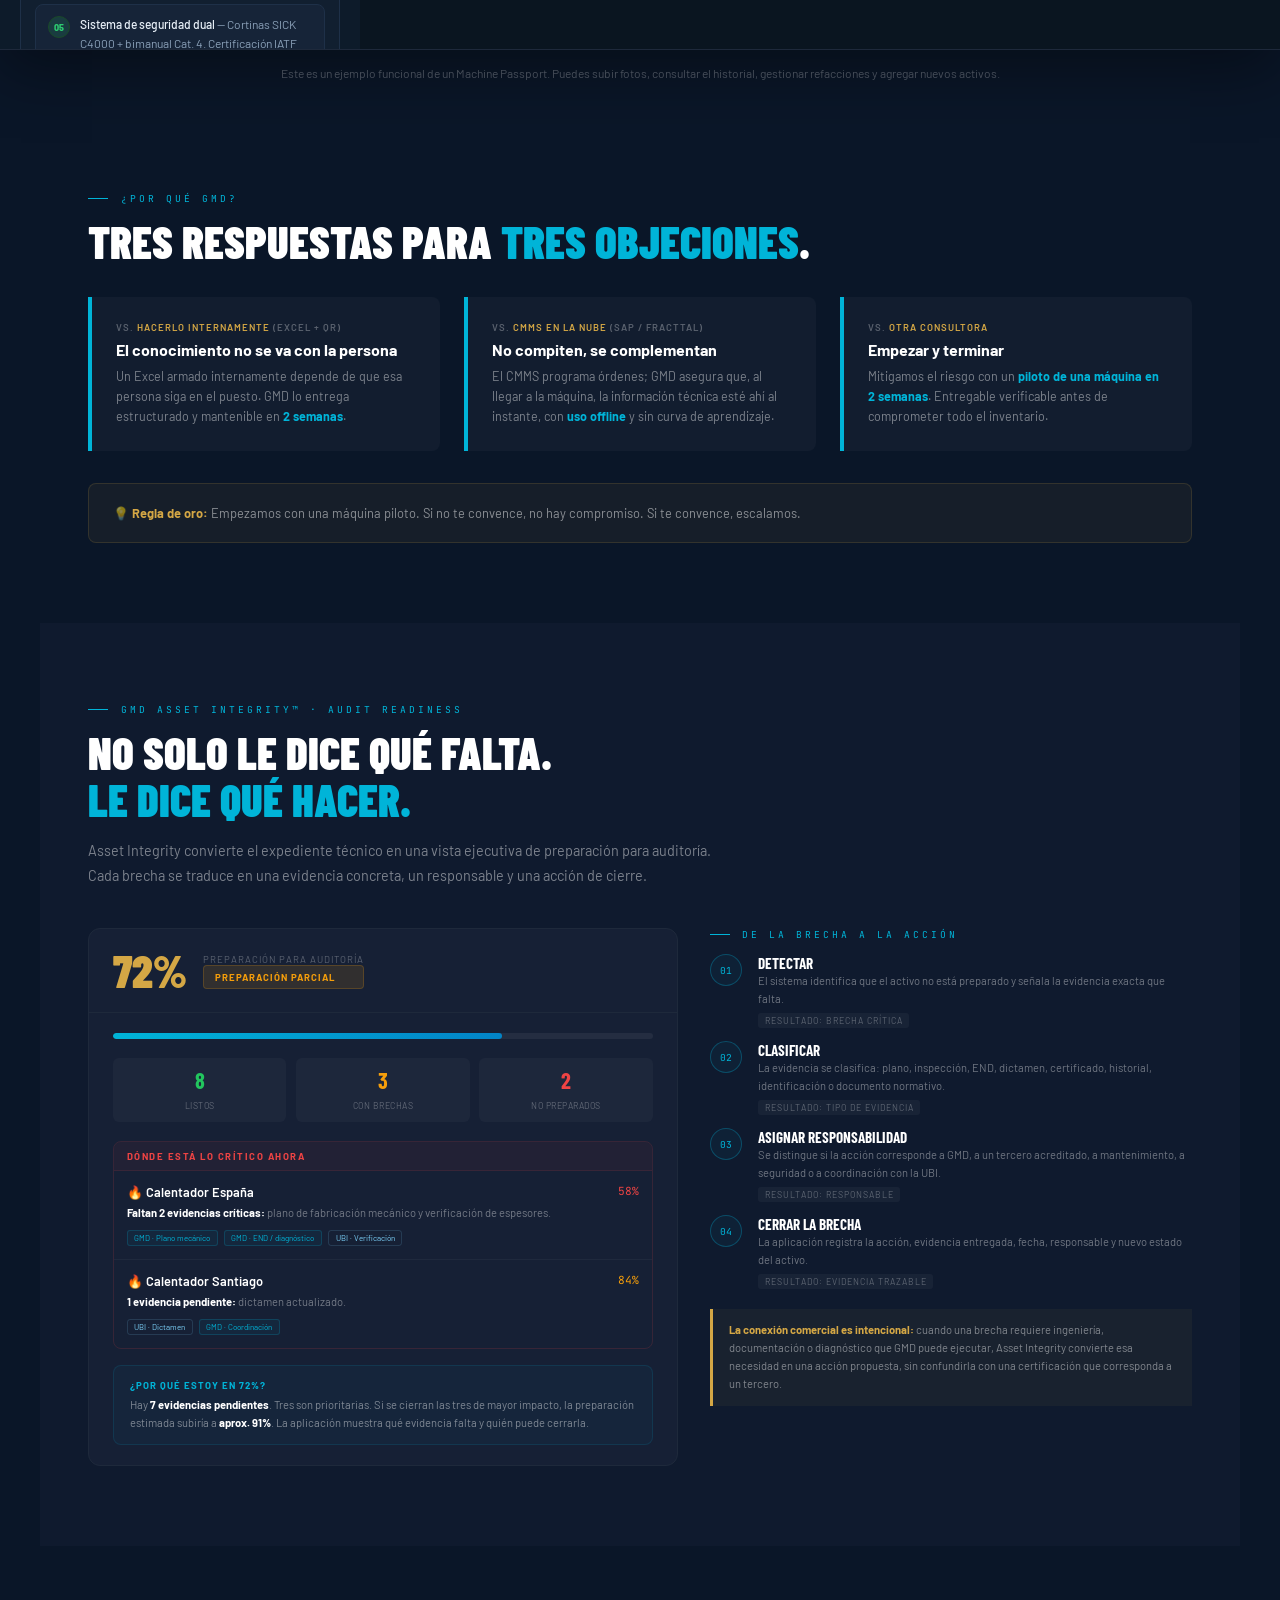
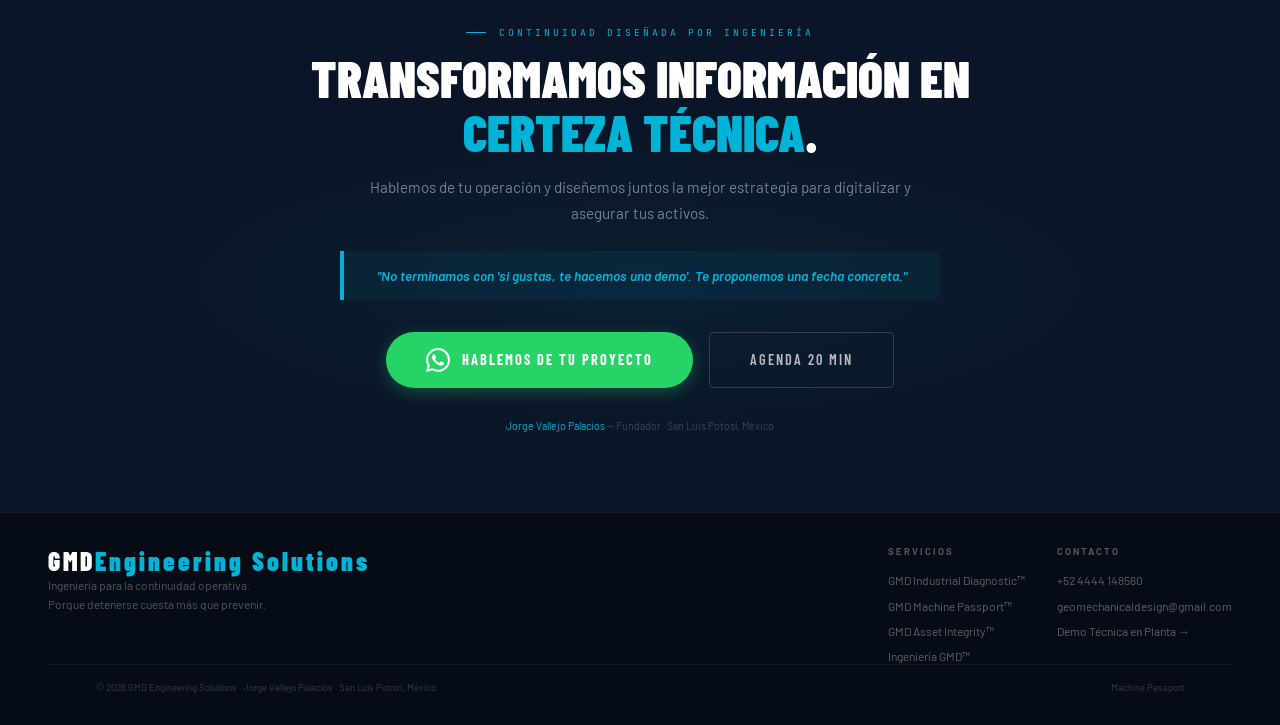
==== commit a1ec68c7: "Update site: GMD Engineering Solutions Agosto 2026" ====
--- a/index.html
+++ b/index.html
@@ -3,41 +3,30 @@
 <head>
 <meta charset="UTF-8">
 <meta name="viewport" content="width=device-width, initial-scale=1.0">
-<title>GMD Engineering Solutions · Diagnóstico, Pasaporte Técnico e Ingeniería Industrial · San Luis Potosí</title>
-<meta name="description" content="GMD Engineering Solutions: Diagnóstico industrial, GMD Machine Passport™, control de activos críticos e ingeniería de implementación para plantas automotrices Tier 1/2 en San Luis Potosí. Reducimos incertidumbre, pérdidas operativas y riesgo técnico.">
-<meta property="og:title" content="GMD Engineering Solutions · Ingeniería para la Continuidad Operativa">
-<meta property="og:description" content="El único punto en el clúster industrial de SLP donde ingeniería mecánica de precisión, metodología propia y documentación técnica se integran en un solo partner estratégico.">
-<meta property="og:type" content="website">
+<title>GMD Engineering Solutions · Certeza Técnica</title>
 <link rel="preconnect" href="https://fonts.googleapis.com">
-<link href="https://fonts.googleapis.com/css2?family=Barlow+Condensed:wght@300;400;600;700;800;900&family=Barlow:wght@300;400;500;600&family=JetBrains+Mono:wght@400;500&display=swap" rel="stylesheet">
+<link href="https://fonts.googleapis.com/css2?family=Barlow+Condensed:wght@300;400;600;700;800;900&family=Barlow:wght@300;400;500;600;700&family=JetBrains+Mono:wght@400;500&display=swap" rel="stylesheet">
 <style>
-/* ─── TOKENS v3 · CONSOLIDACIÓN ──────────────────────────── */
+/* ─── TOKENS ─────────────────────────────────────────────────── */
 :root {
-  --teal:        #D4A745;
-  --teal-dark:   #8B6D12;
-  --teal-deeper: #3D2E08;
-  --teal-light:  #FDF3DC;
-  --gold:        #D4A745;
-  --gold-dark:   #8B6D12;
-  --gold-light:  #FDF3DC;
-  --ink:         #0C0F14;
-  --ink-mid:     #141820;
-  --ink-3:       #1C2130;
-  --text-dark:   #1A202C;
-  --text-mid:    #4A5568;
-  --text-light:  #718096;
-  --border:      #E2E8F0;
-  --border-dark: #252C3A;
-  --surface:     #F7F9FC;
-  --white:       #FFFFFF;
-  --red:         #E53E3E;
-  --red-light:   #FFF5F5;
-  --green:       #15803D;
-  --green-light: #DCFCE7;
-  --accent:      #D4A745;
-}
-
-/* ─── RESET ──────────────────────────────────────────────── */
+  --cyan: #00B4D8;
+  --cyan-dark: #0284C7;
+  --ink: #0A1628;
+  --ink-mid: #0F1A2E;
+  --ink-light: #162035;
+  --white: #FFFFFF;
+  --silver: #94A3B8;
+  --slate: #64748B;
+  --border: #1E293B;
+  --card-bg: rgba(255,255,255,0.04);
+  --red: #EF4444;
+  --green: #22C55E;
+  --gold: #D4A745;
+  --whatsapp: #25D366;
+  --whatsapp-dark: #1ebe5d;
+}
+
+/* ─── RESET ─────────────────────────────────────────────────── */
 *, *::before, *::after { box-sizing: border-box; margin: 0; padding: 0; }
 html { scroll-behavior: smooth; }
 body {
@@ -48,156 +37,173 @@
   -webkit-font-smoothing: antialiased;
 }
 a { text-decoration: none; color: inherit; }
-img { max-width: 100%; }
-
-/* ─── SCROLL BAR ─────────────────────────────────────────── */
+img { max-width: 100%; display: block; }
+
+/* ─── SCROLLBAR ─────────────────────────────────────────────── */
 ::-webkit-scrollbar { width: 4px; }
 ::-webkit-scrollbar-track { background: var(--ink); }
-::-webkit-scrollbar-thumb { background: var(--gold-dark); border-radius: 2px; }
-
-/* ─── NAV ────────────────────────────────────────────────── */
+::-webkit-scrollbar-thumb { background: var(--cyan-dark); border-radius: 2px; }
+
+/* ─── NAV ───────────────────────────────────────────────────── */
 nav {
   position: fixed;
   top: 0; left: 0; right: 0;
-  z-index: 100;
+  z-index: 1000;
   display: flex;
   justify-content: space-between;
   align-items: center;
   padding: 0 3rem;
-  height: 64px;
-  background: rgba(13,17,23,0.92);
+  height: 68px;
+  background: rgba(10,22,40,0.92);
   backdrop-filter: blur(12px);
-  border-bottom: 1px solid rgba(212,167,69,0.12);
+  border-bottom: 1px solid rgba(0,180,216,0.12);
   transition: background 0.3s;
 }
 .nav-logo {
   font-family: 'Barlow Condensed', sans-serif;
   font-weight: 900;
-  font-size: 1.6rem;
-  letter-spacing: 4px;
-  color: var(--teal);
-}
-.nav-logo span {
-  font-size: 0.6rem;
-  font-weight: 400;
-  color: rgba(255,255,255,0.35);
-  letter-spacing: 2px;
-  display: block;
-  text-transform: uppercase;
-  margin-top: -4px;
-}
+  font-size: 1.5rem;
+  letter-spacing: 3px;
+  color: var(--white);
+}
+.nav-logo span { color: var(--cyan); }
 .nav-links {
   display: flex;
-  gap: 2rem;
+  gap: 1.8rem;
   list-style: none;
 }
 .nav-links a {
-  font-size: 0.78rem;
-  font-weight: 500;
+  font-size: 0.7rem;
+  font-weight: 600;
   letter-spacing: 1.5px;
   text-transform: uppercase;
-  color: rgba(255,255,255,0.55);
+  color: rgba(255,255,255,0.5);
   transition: color 0.2s;
 }
-.nav-links a:hover { color: var(--teal); }
+.nav-links a:hover { color: var(--cyan); }
 .nav-cta {
-  background: var(--teal);
+  background: var(--cyan);
   color: var(--ink) !important;
-  padding: 0.45rem 1.2rem;
+  padding: 0.4rem 1.2rem;
   border-radius: 4px;
   font-weight: 700 !important;
-  font-size: 0.72rem !important;
+  font-size: 0.65rem !important;
   letter-spacing: 1.5px !important;
   transition: background 0.2s, transform 0.15s !important;
 }
 .nav-cta:hover { background: #00d8dd !important; transform: translateY(-1px); }
 
-/* ─── HERO ───────────────────────────────────────────────── */
+/* ─── HERO ──────────────────────────────────────────────────── */
 .hero {
   min-height: 100vh;
   display: flex;
   flex-direction: column;
   justify-content: center;
-  padding: 7rem 3rem 4rem;
+  padding: 8rem 3rem 4rem;
   position: relative;
   overflow: hidden;
-}
-.hero::before {
+  background:
+    radial-gradient(ellipse 60% 50% at 70% 50%, rgba(0,180,216,0.06) 0%, transparent 70%),
+    radial-gradient(ellipse 40% 60% at 20% 80%, rgba(0,180,216,0.03) 0%, transparent 60%),
+    var(--ink);
+}
+.hero::after {
   content: '';
   position: absolute;
   inset: 0;
-  background:
-    radial-gradient(ellipse 60% 50% at 70% 50%, rgba(212,167,69,0.06) 0%, transparent 70%),
-    radial-gradient(ellipse 40% 60% at 20% 80%, rgba(201,152,42,0.04) 0%, transparent 60%);
+  background-image: url('[data-uri]');
+  background-size: 60px 60px;
+  opacity: 0.3;
   pointer-events: none;
 }
 .hero-grid {
   display: grid;
-  grid-template-columns: 1fr 420px;
-  gap: 4rem;
+  grid-template-columns: 1fr 380px;
+  gap: 3rem;
   align-items: center;
   max-width: 1200px;
   margin: 0 auto;
   width: 100%;
+  position: relative;
+  z-index: 2;
 }
 .hero-eyebrow {
   font-family: 'JetBrains Mono', monospace;
-  font-size: 0.7rem;
-  color: var(--teal);
+  font-size: 0.6rem;
+  color: var(--cyan);
   letter-spacing: 3px;
   text-transform: uppercase;
-  margin-bottom: 1.5rem;
+  margin-bottom: 1.2rem;
   display: flex;
   align-items: center;
   gap: 0.8rem;
 }
 .hero-eyebrow::before {
   content: '';
-  width: 32px;
+  width: 30px;
   height: 1px;
-  background: var(--teal);
+  background: var(--cyan);
 }
 .hero-h1 {
   font-family: 'Barlow Condensed', sans-serif;
   font-weight: 900;
-  font-size: clamp(2.8rem, 5vw, 4.8rem);
+  font-size: clamp(2.8rem, 5vw, 4.6rem);
   line-height: 1.0;
   text-transform: uppercase;
-  letter-spacing: 0.01em;
-  margin-bottom: 1.5rem;
-}
-.hero-h1 .accent { color: var(--teal); }
-.hero-h1 .gold { color: var(--gold); }
+  letter-spacing: -0.01em;
+  margin-bottom: 1.2rem;
+}
+.hero-h1 .accent { color: var(--cyan); }
 .hero-sub {
-  font-size: 1rem;
+  font-size: 0.95rem;
   font-weight: 300;
-  color: rgba(255,255,255,0.6);
-  line-height: 1.75;
+  color: rgba(255,255,255,0.55);
+  line-height: 1.7;
   max-width: 520px;
+  margin-bottom: 2rem;
+}
+.hero-check {
+  display: flex;
+  gap: 1.5rem;
+  flex-wrap: wrap;
   margin-bottom: 2.5rem;
+}
+.hero-check-item {
+  display: flex;
+  align-items: center;
+  gap: 0.5rem;
+  font-size: 0.75rem;
+  color: rgba(255,255,255,0.4);
+  letter-spacing: 0.5px;
+}
+.hero-check-item::before {
+  content: '✓';
+  color: var(--cyan);
+  font-weight: 700;
+  font-size: 1.1rem;
 }
 .hero-actions {
   display: flex;
   gap: 1rem;
   flex-wrap: wrap;
-  margin-bottom: 3rem;
+  margin-bottom: 2rem;
 }
 .btn-primary {
   display: inline-flex;
   align-items: center;
   gap: 0.5rem;
-  background: var(--teal);
+  background: var(--cyan);
   color: var(--ink);
   font-family: 'Barlow Condensed', sans-serif;
   font-weight: 700;
-  font-size: 0.85rem;
+  font-size: 0.8rem;
   letter-spacing: 2px;
   text-transform: uppercase;
-  padding: 0.85rem 2rem;
+  padding: 0.8rem 2rem;
   border-radius: 4px;
+  border: none;
+  cursor: pointer;
   transition: background 0.2s, transform 0.15s;
-  cursor: pointer;
-  border: none;
 }
 .btn-primary:hover { background: #00d8dd; transform: translateY(-2px); }
 .btn-secondary {
@@ -205,153 +211,103 @@
   align-items: center;
   gap: 0.5rem;
   background: transparent;
-  color: rgba(255,255,255,0.8);
+  color: rgba(255,255,255,0.7);
   font-family: 'Barlow Condensed', sans-serif;
   font-weight: 600;
-  font-size: 0.85rem;
+  font-size: 0.8rem;
   letter-spacing: 2px;
   text-transform: uppercase;
-  padding: 0.85rem 2rem;
+  padding: 0.8rem 2rem;
   border-radius: 4px;
-  border: 1px solid rgba(255,255,255,0.2);
+  border: 1px solid rgba(255,255,255,0.15);
+  cursor: pointer;
   transition: border-color 0.2s, color 0.2s, transform 0.15s;
-  cursor: pointer;
-}
-.btn-secondary:hover { border-color: var(--teal); color: var(--teal); transform: translateY(-2px); }
-.hero-proof {
-  display: flex;
-  gap: 2rem;
-  flex-wrap: wrap;
-}
-.hero-proof-item {
-  display: flex;
-  align-items: center;
-  gap: 0.5rem;
-  font-size: 0.75rem;
-  color: rgba(255,255,255,0.4);
-  letter-spacing: 1px;
-  text-transform: uppercase;
-}
-.hero-proof-item::before {
-  content: '✓';
-  color: var(--teal);
-  font-weight: 700;
-}
-
-/* PARO COUNTER - la firma del sitio */
-.paro-counter-card {
-  background: rgba(30,37,48,0.8);
-  border: 1px solid rgba(212,167,69,0.2);
+}
+.btn-secondary:hover { border-color: var(--cyan); color: var(--cyan); transform: translateY(-2px); }
+.hero-signature {
+  font-size: 0.7rem;
+  color: rgba(255,255,255,0.3);
+  letter-spacing: 0.5px;
+}
+.hero-signature strong { color: rgba(255,255,255,0.6); }
+
+/* PARO COUNTER */
+.paro-card {
+  background: rgba(255,255,255,0.04);
+  backdrop-filter: blur(8px);
+  border: 1px solid var(--border);
   border-radius: 12px;
-  padding: 2rem;
-  backdrop-filter: blur(8px);
+  padding: 1.8rem;
   position: relative;
   overflow: hidden;
 }
-.paro-counter-card::before {
+.paro-card::before {
   content: '';
   position: absolute;
   top: 0; left: 0; right: 0;
   height: 3px;
   background: linear-gradient(90deg, var(--red), transparent);
 }
-.paro-counter-label {
+.paro-label {
   font-family: 'JetBrains Mono', monospace;
-  font-size: 0.65rem;
+  font-size: 0.55rem;
   color: var(--red);
   letter-spacing: 2px;
   text-transform: uppercase;
-  margin-bottom: 0.5rem;
-}
-.paro-counter-sublabel {
-  font-size: 0.75rem;
-  color: rgba(255,255,255,0.4);
-  margin-bottom: 1.5rem;
-}
-.counter-display {
+  margin-bottom: 0.3rem;
+}
+.paro-sublabel {
+  font-size: 0.65rem;
+  color: rgba(255,255,255,0.3);
+  margin-bottom: 1rem;
+}
+.paro-number {
   font-family: 'Barlow Condensed', sans-serif;
   font-weight: 900;
-  font-size: 3rem;
+  font-size: 3.2rem;
   color: var(--red);
   line-height: 1;
   letter-spacing: -1px;
-  margin-bottom: 0.3rem;
   font-variant-numeric: tabular-nums;
-  transition: none;
-}
-.counter-unit {
-  font-size: 0.7rem;
+}
+.paro-unit {
+  font-size: 0.65rem;
   color: rgba(255,255,255,0.3);
   letter-spacing: 1px;
   text-transform: uppercase;
-  margin-bottom: 1.5rem;
-}
-.counter-desc {
-  font-size: 0.75rem;
-  color: rgba(255,255,255,0.4);
+  margin: 0.2rem 0 1rem;
+}
+.paro-desc {
+  font-size: 0.7rem;
+  color: rgba(255,255,255,0.35);
   line-height: 1.6;
-  border-top: 1px solid rgba(255,255,255,0.07);
-  padding-top: 1rem;
-}
-.counter-desc strong { color: var(--teal); }
-.counter-reset {
+  border-top: 1px solid rgba(255,255,255,0.06);
+  padding-top: 0.8rem;
+}
+.paro-desc strong { color: var(--cyan); }
+.paro-reset {
+  font-family: 'JetBrains Mono', monospace;
+  font-size: 0.55rem;
+  color: rgba(255,255,255,0.2);
+  margin-top: 0.6rem;
+  cursor: pointer;
+  transition: color 0.2s;
+}
+.paro-reset:hover { color: var(--cyan); }
+
+/* ─── SECTION WRAPPER ──────────────────────────────────────── */
+.section {
+  padding: 5rem 3rem;
+  max-width: 1200px;
+  margin: 0 auto;
+}
+.section-eyebrow {
   font-family: 'JetBrains Mono', monospace;
   font-size: 0.6rem;
-  color: rgba(255,255,255,0.2);
-  margin-top: 0.8rem;
-  cursor: pointer;
-  transition: color 0.2s;
-}
-.counter-reset:hover { color: var(--teal); }
-
-.hero-clients {
-  max-width: 1200px;
-  margin: 3rem auto 0;
-  width: 100%;
-  border-top: 1px solid rgba(255,255,255,0.07);
-  padding-top: 2rem;
-}
-.hero-clients-label {
-  font-size: 0.65rem;
+  color: var(--cyan);
   letter-spacing: 3px;
   text-transform: uppercase;
-  color: rgba(255,255,255,0.25);
-  margin-bottom: 1rem;
-}
-.clients-pills {
-  display: flex;
-  gap: 0.8rem;
-  flex-wrap: wrap;
-}
-.client-pill {
-  font-size: 0.75rem;
-  font-weight: 600;
-  color: rgba(255,255,255,0.35);
-  background: rgba(255,255,255,0.04);
-  border: 1px solid rgba(255,255,255,0.08);
-  padding: 0.35rem 0.9rem;
-  border-radius: 20px;
-  letter-spacing: 1px;
-  transition: color 0.2s, border-color 0.2s;
-}
-.client-pill:hover { color: rgba(255,255,255,0.7); border-color: rgba(255,255,255,0.2); }
-
-/* ─── SECTION WRAPPER ────────────────────────────────────── */
-section { position: relative; }
-
-.section-inner {
-  max-width: 1200px;
-  margin: 0 auto;
-  padding: 5rem 3rem;
-}
-
-.section-eyebrow {
-  font-family: 'JetBrains Mono', monospace;
-  font-size: 0.65rem;
-  color: var(--teal);
-  letter-spacing: 3px;
-  text-transform: uppercase;
-  margin-bottom: 1rem;
+  margin-bottom: 0.8rem;
   display: flex;
   align-items: center;
   gap: 0.8rem;
@@ -360,7 +316,7 @@
   content: '';
   width: 20px;
   height: 1px;
-  background: var(--teal);
+  background: var(--cyan);
 }
 .section-h2 {
   font-family: 'Barlow Condensed', sans-serif;
@@ -370,378 +326,80 @@
   line-height: 1.05;
   margin-bottom: 1rem;
 }
-.section-h2 .accent { color: var(--teal); }
-.section-h2 .gold { color: var(--gold); }
+.section-h2 .accent { color: var(--cyan); }
 .section-lead {
-  font-size: 0.95rem;
-  color: rgba(255,255,255,0.5);
+  font-size: 0.9rem;
+  color: rgba(255,255,255,0.45);
   line-height: 1.7;
-  max-width: 560px;
-}
-
-/* ─── PAIN / URGENCIA ────────────────────────────────────── */
-.pain-section {
-  background: var(--red-light);
-}
-.pain-section .section-inner {
-  padding: 4rem 3rem;
-}
-.pain-header {
+  max-width: 640px;
+  margin-bottom: 2.5rem;
+}
+
+.bg-mid { background: var(--ink-mid); }
+.bg-light { background: var(--ink-light); }
+
+/* ─── PROBLEM SECTION ──────────────────────────────────────── */
+.problem-grid {
+  display: grid;
+  grid-template-columns: 1fr 1fr;
+  gap: 1.5rem;
+  margin-top: 1.5rem;
+}
+.problem-item {
   display: flex;
-  justify-content: space-between;
-  align-items: flex-end;
-  margin-bottom: 2rem;
-  flex-wrap: wrap;
-  gap: 1rem;
-}
-.pain-title {
-  font-family: 'Barlow Condensed', sans-serif;
-  font-weight: 800;
-  font-size: 1.1rem;
+  align-items: flex-start;
+  gap: 0.8rem;
+  padding: 0.8rem 1rem;
+  background: rgba(255,255,255,0.02);
+  border-left: 2px solid var(--cyan);
+  border-radius: 0 6px 6px 0;
+  font-size: 0.85rem;
+  color: rgba(255,255,255,0.6);
+  line-height: 1.5;
+}
+.problem-item::before {
+  content: '⚠';
+  font-size: 1rem;
+  flex-shrink: 0;
   color: var(--red);
-  letter-spacing: 2px;
-  text-transform: uppercase;
-}
-.pain-note {
-  font-size: 0.7rem;
-  color: #9B2C2C;
-}
-.paro-cards {
-  display: grid;
-  grid-template-columns: repeat(3, 1fr);
-  gap: 1.2rem;
-}
-.paro-card {
-  background: white;
-  border-left: 4px solid var(--red);
+}
+.problem-stats {
+  display: flex;
+  gap: 2rem;
+  margin-top: 2rem;
+  padding: 1.2rem 1.5rem;
+  background: rgba(0,180,216,0.06);
+  border: 1px solid rgba(0,180,216,0.12);
   border-radius: 8px;
-  padding: 1.3rem;
-  box-shadow: 0 2px 8px rgba(229,62,62,0.08);
-}
-.paro-tipo {
-  font-size: 0.68rem;
-  font-weight: 700;
-  text-transform: uppercase;
-  letter-spacing: 1px;
-  color: #9B2C2C;
-  margin-bottom: 0.6rem;
-}
-.paro-rango {
+}
+.problem-stat {
   font-family: 'Barlow Condensed', sans-serif;
   font-weight: 900;
-  font-size: 1.5rem;
-  color: var(--red);
+  font-size: 2rem;
+  color: var(--cyan);
   line-height: 1;
-  margin-bottom: 0.3rem;
-}
-.paro-mxn {
-  font-family: 'JetBrains Mono', monospace;
-  font-size: 0.68rem;
-  color: #9B2C2C;
-}
-
-/* ─── SERVICIOS ──────────────────────────────────────────── */
-.services-section { background: var(--ink); }
-.services-grid {
+}
+.problem-stat small {
+  display: block;
+  font-family: 'Barlow', sans-serif;
+  font-weight: 400;
+  font-size: 0.7rem;
+  color: rgba(255,255,255,0.4);
+  letter-spacing: 0.5px;
+}
+
+/* ─── METODO ────────────────────────────────────────────────── */
+.metodo-grid {
   display: grid;
-  grid-template-columns: repeat(3, 1fr);
+  grid-template-columns: repeat(4, 1fr);
   gap: 1px;
   background: rgba(255,255,255,0.06);
   border: 1px solid rgba(255,255,255,0.06);
-  margin-top: 3rem;
-}
-.service-card {
-  background: var(--ink);
-  padding: 2rem;
-  transition: background 0.25s;
-  position: relative;
-  overflow: hidden;
-}
-.service-card::after {
-  content: '';
-  position: absolute;
-  bottom: 0; left: 0;
-  width: 0; height: 2px;
-  background: var(--teal);
-  transition: width 0.3s;
-}
-.service-card:hover { background: var(--ink-mid); }
-.service-card:hover::after { width: 100%; }
-.service-icon {
-  font-size: 1.8rem;
-  margin-bottom: 1rem;
-  display: block;
-}
-.service-name {
-  font-family: 'Barlow Condensed', sans-serif;
-  font-weight: 700;
-  font-size: 1.1rem;
-  text-transform: uppercase;
-  letter-spacing: 1px;
-  margin-bottom: 0.5rem;
-  color: var(--white);
-}
-.service-desc {
-  font-size: 0.8rem;
-  color: rgba(255,255,255,0.45);
-  line-height: 1.6;
-  margin-bottom: 1rem;
-}
-.service-tag {
-  font-family: 'JetBrains Mono', monospace;
-  font-size: 0.6rem;
-  color: var(--teal);
-  letter-spacing: 1px;
-  text-transform: uppercase;
-  padding: 0.2rem 0.6rem;
-  border: 1px solid rgba(212,167,69,0.25);
-  border-radius: 3px;
-  display: inline-block;
-}
-.service-tag.gold-tag {
-  color: var(--gold);
-  border-color: rgba(201,152,42,0.25);
-}
-
-.ai-training-section {
-  background:
-    linear-gradient(135deg, rgba(212,167,69,0.09) 0%, rgba(13,17,23,0) 42%),
-    var(--ink-mid);
-}
-.ai-training-grid {
-  display: grid;
-  grid-template-columns: minmax(0, 1.1fr) minmax(280px, 0.9fr);
-  gap: 3rem;
-  align-items: center;
-}
-.ai-training-copy {
-  max-width: 680px;
-}
-.ai-training-desc {
-  font-size: 1rem;
-  line-height: 1.8;
-  color: rgba(255,255,255,0.62);
-  margin: 1.4rem 0 2rem;
-}
-.ai-training-panel {
-  border: 1px solid rgba(212,167,69,0.22);
-  background: rgba(13,17,23,0.62);
-  padding: 2rem;
-  box-shadow: 0 20px 60px rgba(0,0,0,0.18);
-}
-.ai-training-panel-title {
-  font-family: 'Barlow Condensed', sans-serif;
-  font-size: 1.35rem;
-  font-weight: 800;
-  text-transform: uppercase;
-  letter-spacing: 1px;
-  color: var(--white);
-  margin-bottom: 1.2rem;
-}
-.ai-training-list {
-  list-style: none;
-  display: flex;
-  flex-direction: column;
-  gap: 0.9rem;
-  margin-bottom: 1.6rem;
-}
-.ai-training-list li {
-  display: flex;
-  gap: 0.75rem;
-  color: rgba(255,255,255,0.68);
-  font-size: 0.9rem;
-  line-height: 1.55;
-}
-.ai-training-list li::before {
-  content: '->';
-  color: var(--teal);
-  font-weight: 700;
-  flex-shrink: 0;
-}
-.ai-training-note {
-  font-family: 'JetBrains Mono', monospace;
-  color: var(--gold);
-  font-size: 0.68rem;
-  letter-spacing: 1px;
-  text-transform: uppercase;
-  margin-bottom: 1rem;
-}
-
-/* ─── MACHINE PASSPORT HIGHLIGHT ────────────────────────── */
-.passport-section {
-  background: var(--ink-mid);
-}
-.passport-inner {
-  display: grid;
-  grid-template-columns: 1fr 1fr;
-  gap: 5rem;
-  align-items: center;
-  max-width: 1200px;
-  margin: 0 auto;
-  padding: 6rem 3rem;
-}
-.passport-badge {
-  display: inline-flex;
-  align-items: center;
-  gap: 0.5rem;
-  background: rgba(201,152,42,0.12);
-  border: 1px solid rgba(201,152,42,0.3);
-  padding: 0.35rem 0.9rem;
-  border-radius: 20px;
-  font-size: 0.65rem;
-  font-weight: 700;
-  letter-spacing: 2px;
-  color: var(--gold);
-  text-transform: uppercase;
-  margin-bottom: 1.5rem;
-}
-.passport-h2 {
-  font-family: 'Barlow Condensed', sans-serif;
-  font-weight: 900;
-  font-size: clamp(2rem, 3.5vw, 2.8rem);
-  text-transform: uppercase;
-  line-height: 1.05;
-  margin-bottom: 1.2rem;
-}
-.passport-h2 span { color: var(--teal); }
-.passport-desc {
-  font-size: 0.9rem;
-  color: rgba(255,255,255,0.5);
-  line-height: 1.8;
-  margin-bottom: 2rem;
-}
-.passport-benefits {
-  list-style: none;
-  display: flex;
-  flex-direction: column;
-  gap: 0.7rem;
-  margin-bottom: 2rem;
-}
-.passport-benefits li {
-  display: flex;
-  align-items: flex-start;
-  gap: 0.8rem;
-  font-size: 0.85rem;
-  color: rgba(255,255,255,0.65);
-}
-.passport-benefits li::before {
-  content: '→';
-  color: var(--teal);
-  font-weight: 700;
-  flex-shrink: 0;
-  margin-top: 1px;
-}
-
-/* QR visual */
-.qr-visual {
-  background: rgba(13,17,23,0.8);
-  border: 1px solid rgba(212,167,69,0.2);
-  border-radius: 16px;
-  padding: 2.5rem;
-  text-align: center;
-  position: relative;
-}
-.qr-visual::before {
-  content: '';
-  position: absolute;
-  top: 0; left: 0; right: 0;
-  height: 3px;
-  background: linear-gradient(90deg, var(--gold), var(--teal));
-  border-radius: 16px 16px 0 0;
-}
-.qr-box {
-  width: 120px;
-  height: 120px;
-  margin: 0 auto 1.5rem;
-  border: 2px solid rgba(212,167,69,0.4);
-  border-radius: 8px;
-  display: grid;
-  grid-template-columns: repeat(7, 1fr);
-  gap: 3px;
-  padding: 10px;
-  position: relative;
-}
-.qr-cell { background: var(--teal); border-radius: 1px; }
-.qr-cell.e { background: transparent; }
-.qr-arrow {
-  font-size: 1.5rem;
-  margin-bottom: 1rem;
-  color: var(--teal);
-}
-.qr-tiers {
-  display: flex;
-  flex-direction: column;
-  gap: 0.6rem;
-  text-align: left;
-}
-.qr-tier {
-  display: flex;
-  justify-content: space-between;
-  align-items: center;
-  padding: 0.6rem 1rem;
-  background: rgba(255,255,255,0.04);
-  border-left: 3px solid rgba(212,167,69,0.4);
-  border-radius: 0 4px 4px 0;
-  font-size: 0.78rem;
-}
-.qr-tier .tier-price {
-  font-family: 'Barlow Condensed', sans-serif;
-  font-weight: 700;
-  color: var(--teal);
-  font-size: 0.9rem;
-}
-.qr-tier.featured {
-  border-left-color: var(--gold);
-  background: rgba(201,152,42,0.08);
-}
-.qr-tier.featured .tier-price { color: var(--gold); }
-.qr-currency-note {
-  font-size: 0.62rem;
-  color: rgba(255,255,255,0.25);
-  text-align: center;
-  margin-top: 0.8rem;
-}
-
-/* ROI */
-.roi-pair {
-  display: grid;
-  grid-template-columns: 1fr 1fr;
-  gap: 1rem;
   margin-top: 2rem;
-}
-.roi-box {
-  background: rgba(21,128,61,0.08);
-  border: 1px solid rgba(21,128,61,0.2);
-  border-radius: 8px;
-  padding: 1.2rem;
-}
-.roi-num {
-  font-family: 'Barlow Condensed', sans-serif;
-  font-weight: 900;
-  font-size: 2rem;
-  color: #4ade80;
-  line-height: 1;
-  margin-bottom: 0.3rem;
-}
-.roi-label {
-  font-size: 0.7rem;
-  color: rgba(255,255,255,0.4);
-  line-height: 1.5;
-}
-
-/* ─── MÉTODO GMD ─────────────────────────────────────────── */
-.metodo-section { background: var(--ink); }
-.metodo-steps {
-  display: grid;
-  grid-template-columns: repeat(4, 1fr);
-  gap: 1px;
-  background: rgba(255,255,255,0.05);
-  margin-top: 3rem;
-  border: 1px solid rgba(255,255,255,0.05);
 }
 .metodo-step {
   background: var(--ink);
-  padding: 2.5rem 1.8rem;
+  padding: 2rem 1.5rem;
   position: relative;
   transition: background 0.25s;
 }
@@ -749,1438 +407,1512 @@
 .step-num {
   font-family: 'Barlow Condensed', sans-serif;
   font-weight: 900;
-  font-size: 4rem;
-  color: rgba(212,167,69,0.08);
+  font-size: 3.5rem;
+  color: rgba(0,180,216,0.08);
   line-height: 1;
   position: absolute;
-  top: 1rem;
-  right: 1.5rem;
+  top: 0.8rem;
+  right: 1.2rem;
 }
 .step-phase {
   font-family: 'JetBrains Mono', monospace;
-  font-size: 0.6rem;
-  color: var(--teal);
+  font-size: 0.55rem;
+  color: var(--cyan);
   letter-spacing: 2px;
   text-transform: uppercase;
-  margin-bottom: 1rem;
+  margin-bottom: 0.6rem;
 }
 .step-title {
   font-family: 'Barlow Condensed', sans-serif;
   font-weight: 700;
   font-size: 1.2rem;
   text-transform: uppercase;
-  margin-bottom: 0.8rem;
+  margin-bottom: 0.6rem;
   line-height: 1.2;
 }
 .step-desc {
   font-size: 0.78rem;
   color: rgba(255,255,255,0.4);
   line-height: 1.6;
-  margin-bottom: 1rem;
+  margin-bottom: 0.8rem;
 }
 .step-tool {
   font-family: 'JetBrains Mono', monospace;
-  font-size: 0.6rem;
-  color: rgba(212,167,69,0.5);
+  font-size: 0.55rem;
+  color: rgba(0,180,216,0.5);
   letter-spacing: 1px;
 }
 
-/* ─── NEARSHORING BANNER ─────────────────────────────────── */
-.nearshore-banner {
-  background: linear-gradient(135deg, var(--teal-deeper) 0%, #006366 50%, var(--teal-deeper) 100%);
-  border-top: 1px solid rgba(212,167,69,0.2);
-  border-bottom: 1px solid rgba(212,167,69,0.2);
-}
-.nearshore-inner {
-  max-width: 1200px;
-  margin: 0 auto;
-  padding: 3rem;
+/* ─── SERVICIOS ────────────────────────────────────────────── */
+.servicios-grid {
   display: grid;
-  grid-template-columns: 1fr auto;
-  gap: 3rem;
+  grid-template-columns: repeat(2, 1fr);
+  gap: 1.5rem;
+  margin-top: 2rem;
+}
+.servicio-card {
+  background: rgba(255,255,255,0.03);
+  border: 1px solid var(--border);
+  border-radius: 12px;
+  padding: 1.8rem 1.8rem 1.5rem;
+  transition: all 0.3s ease;
+  display: flex;
+  flex-direction: column;
+}
+.servicio-card:hover {
+  border-color: var(--cyan);
+  transform: translateY(-4px);
+  box-shadow: 0 8px 30px rgba(0,180,216,0.08);
+  background: rgba(0,180,216,0.04);
+}
+.servicio-card.featured {
+  border-color: var(--gold);
+  background: rgba(212,167,69,0.06);
+}
+.servicio-card.featured::before {
+  content: '★ PRODUCTO DE ENTRADA';
+  font-family: 'JetBrains Mono', monospace;
+  font-size: 0.5rem;
+  color: var(--gold);
+  letter-spacing: 2px;
+  background: rgba(212,167,69,0.12);
+  padding: 0.2rem 0.6rem;
+  border-radius: 3px;
+  align-self: flex-start;
+  margin-bottom: 0.8rem;
+}
+.servicio-icon { font-size: 2rem; margin-bottom: 0.6rem; }
+.servicio-name {
+  font-family: 'Barlow Condensed', sans-serif;
+  font-weight: 700;
+  font-size: 1.2rem;
+  text-transform: uppercase;
+  letter-spacing: 0.5px;
+  margin-bottom: 0.4rem;
+}
+.servicio-desc {
+  font-size: 0.8rem;
+  color: rgba(255,255,255,0.45);
+  line-height: 1.6;
+  flex-grow: 1;
+  margin-bottom: 1rem;
+}
+.servicio-cta {
+  color: var(--cyan);
+  font-weight: 600;
+  font-size: 0.75rem;
+  letter-spacing: 1px;
+  text-transform: uppercase;
+  transition: all 0.2s;
+  display: inline-flex;
   align-items: center;
-}
-.nearshore-label {
-  font-family: 'JetBrains Mono', monospace;
-  font-size: 0.65rem;
-  color: rgba(212,167,69,0.6);
-  letter-spacing: 3px;
-  text-transform: uppercase;
-  margin-bottom: 0.8rem;
-}
-.nearshore-h3 {
-  font-family: 'Barlow Condensed', sans-serif;
-  font-weight: 800;
-  font-size: 1.8rem;
-  text-transform: uppercase;
-  line-height: 1.1;
-  margin-bottom: 0.8rem;
-}
-.nearshore-desc {
-  font-size: 0.85rem;
-  color: rgba(255,255,255,0.6);
-  line-height: 1.7;
-  max-width: 560px;
-}
-.nearshore-stat {
+  gap: 0.4rem;
+}
+.servicio-cta::after {
+  content: '→';
+  transition: transform 0.2s;
+}
+.servicio-cta:hover::after { transform: translateX(4px); }
+.servicio-cta:hover { color: var(--white); }
+
+/* ─── KPIS ──────────────────────────────────────────────────── */
+.kpi-grid {
+  display: grid;
+  grid-template-columns: repeat(3, 1fr);
+  gap: 2rem;
+  margin-top: 2rem;
+}
+.kpi-item {
   text-align: center;
-  flex-shrink: 0;
-}
-.nearshore-num {
+  padding: 1.5rem 1rem;
+  background: rgba(255,255,255,0.02);
+  border-radius: 10px;
+  border: 1px solid rgba(255,255,255,0.04);
+}
+.kpi-number {
   font-family: 'Barlow Condensed', sans-serif;
   font-weight: 900;
-  font-size: 3.5rem;
-  color: var(--teal);
+  font-size: 3.2rem;
   line-height: 1;
-}
-.nearshore-unit {
+  letter-spacing: -1px;
+}
+.kpi-number.cyan { color: var(--cyan); }
+.kpi-number.white { color: var(--white); }
+.kpi-label {
   font-size: 0.7rem;
   color: rgba(255,255,255,0.4);
+  text-transform: uppercase;
   letter-spacing: 1px;
-  text-transform: uppercase;
-}
-
-/* ─── IATF / COMPLIANCE ──────────────────────────────────── */
-.iatf-section { background: var(--ink-mid); }
-.iatf-grid {
-  display: grid;
-  grid-template-columns: 1fr 1fr;
-  gap: 4rem;
-  align-items: center;
-}
-.iatf-refs {
-  display: flex;
-  flex-direction: column;
-  gap: 1rem;
-  margin-top: 2rem;
-}
-.iatf-ref {
-  display: flex;
-  gap: 1rem;
-  align-items: flex-start;
-  padding: 1.2rem;
-  background: rgba(212,167,69,0.05);
-  border-left: 3px solid var(--teal);
-  border-radius: 0 6px 6px 0;
-}
-.iatf-ref-code {
-  font-family: 'JetBrains Mono', monospace;
-  font-size: 0.75rem;
-  font-weight: 500;
-  color: var(--teal);
-  white-space: nowrap;
-  flex-shrink: 0;
-}
-.iatf-ref-text {
+  margin-top: 0.4rem;
+}
+.kpi-case {
+  margin-top: 2.5rem;
+  padding: 1.2rem 1.5rem;
+  background: rgba(0,180,216,0.06);
+  border: 1px solid rgba(0,180,216,0.12);
+  border-radius: 8px;
   font-size: 0.8rem;
   color: rgba(255,255,255,0.5);
-  line-height: 1.5;
-}
-.audit-score {
-  background: rgba(13,17,23,0.6);
+  line-height: 1.6;
+}
+.kpi-case strong { color: var(--white); }
+.kpi-case .highlight { color: var(--cyan); }
+
+/* ─── MACHINE PASSPORT EXAMPLE (FULL WIDTH) ───────────────── */
+#passport-demo {
+  max-width: 100% !important;
+  padding: 3rem 0 2rem !important;
+}
+#passport-demo .mp-iframe-wrap {
+  border-radius: 0 !important;
+  border-left: none !important;
+  border-right: none !important;
+}
+#passport-demo .section-eyebrow,
+#passport-demo .section-h2,
+#passport-demo .section-lead,
+#passport-demo .mp-note {
+  padding: 0 3rem;
+}
+@media (max-width: 768px) {
+  #passport-demo .section-eyebrow,
+  #passport-demo .section-h2,
+  #passport-demo .section-lead,
+  #passport-demo .mp-note {
+    padding: 0 1.2rem;
+  }
+}
+.mp-iframe-wrap {
+  border: 1px solid var(--border);
+  overflow: hidden;
+  box-shadow: 0 20px 60px rgba(0,0,0,0.4);
+  background: #0A1520;
+}
+.mp-iframe-wrap iframe {
+  width: 100%;
+  height: 900px;
+  border: 0;
+  display: block;
+}
+@media (max-width: 768px) {
+  .mp-iframe-wrap iframe { height: 700px; }
+}
+@media (max-width: 480px) {
+  .mp-iframe-wrap iframe { height: 550px; }
+}
+
+/* ─── DIFERENCIADORES ──────────────────────────────────────── */
+.diff-grid {
+  display: grid;
+  grid-template-columns: repeat(3, 1fr);
+  gap: 1.5rem;
+  margin-top: 2rem;
+}
+.diff-card {
+  background: rgba(255,255,255,0.03);
+  border-left: 4px solid var(--cyan);
+  padding: 1.5rem;
+  border-radius: 0 8px 8px 0;
+}
+.diff-card .vs {
+  font-size: 0.6rem;
+  font-weight: 600;
+  color: rgba(255,255,255,0.3);
+  text-transform: uppercase;
+  letter-spacing: 1px;
+  margin-bottom: 0.4rem;
+}
+.diff-card .vs span { color: var(--gold); }
+.diff-card h4 {
+  font-size: 1rem;
+  font-weight: 700;
+  margin-bottom: 0.5rem;
+}
+.diff-card p {
+  font-size: 0.78rem;
+  color: rgba(255,255,255,0.45);
+  line-height: 1.6;
+}
+.diff-rule {
+  margin-top: 2rem;
+  padding: 1.2rem 1.5rem;
+  background: rgba(212,167,69,0.06);
   border: 1px solid rgba(212,167,69,0.15);
+  border-radius: 8px;
+  font-size: 0.8rem;
+  color: rgba(255,255,255,0.5);
+  line-height: 1.6;
+}
+.diff-rule strong { color: var(--gold); }
+
+/* ─── ASSET INTEGRITY DASHBOARD ───────────────────────────── */
+.ai-grid {
+  display: grid;
+  grid-template-columns: 1.1fr 0.9fr;
+  gap: 2rem;
+  margin-top: 2rem;
+}
+.ai-dashboard {
+  background: var(--ink-light);
+  border: 1px solid var(--border);
   border-radius: 12px;
-  padding: 2.5rem;
-  text-align: center;
-}
-.audit-ring {
-  width: 160px;
-  height: 160px;
-  border-radius: 50%;
-  border: 12px solid rgba(212,167,69,0.1);
-  border-top-color: var(--teal);
-  border-right-color: var(--teal);
-  border-bottom-color: rgba(212,167,69,0.3);
+  overflow: hidden;
+}
+.ai-top {
+  padding: 1.2rem 1.5rem;
+  border-bottom: 1px solid var(--border);
   display: flex;
-  flex-direction: column;
+  justify-content: space-between;
   align-items: center;
-  justify-content: center;
-  margin: 0 auto 1.5rem;
-}
-.audit-ring-num {
+  flex-wrap: wrap;
+  gap: 1rem;
+}
+.ai-score-wrap { display: flex; align-items: center; gap: 1rem; }
+.ai-score {
   font-family: 'Barlow Condensed', sans-serif;
   font-weight: 900;
-  font-size: 2.5rem;
-  color: var(--teal);
+  font-size: 2.8rem;
+  color: var(--gold);
   line-height: 1;
 }
-.audit-ring-label {
+.ai-score-label { font-size: 0.6rem; color: rgba(255,255,255,0.3); text-transform: uppercase; letter-spacing: 1px; }
+.ai-status {
   font-size: 0.6rem;
-  color: rgba(255,255,255,0.35);
+  font-weight: 700;
   letter-spacing: 1px;
   text-transform: uppercase;
-}
-.audit-title {
-  font-family: 'Barlow Condensed', sans-serif;
+  padding: 0.3rem 0.7rem;
+  border-radius: 4px;
+  background: rgba(245,158,11,0.12);
+  color: #F59E0B;
+  border: 1px solid rgba(245,158,11,0.2);
+}
+.ai-body { padding: 1.2rem 1.5rem; }
+.ai-progress { height: 6px; background: rgba(255,255,255,0.06); border-radius: 4px; overflow: hidden; margin-bottom: 1.2rem; }
+.ai-progress-fill { height: 100%; width: 72%; background: linear-gradient(90deg, var(--cyan), var(--cyan-dark)); border-radius: 4px; }
+.ai-kpis {
+  display: grid;
+  grid-template-columns: repeat(3, 1fr);
+  gap: 0.6rem;
+  margin-bottom: 1.2rem;
+}
+.ai-kpi {
+  background: rgba(255,255,255,0.03);
+  padding: 0.6rem;
+  border-radius: 6px;
+  text-align: center;
+}
+.ai-kpi b { display: block; font-family: 'Barlow Condensed', sans-serif; font-size: 1.4rem; }
+.ai-kpi span { font-size: 0.55rem; color: rgba(255,255,255,0.3); text-transform: uppercase; letter-spacing: 0.5px; }
+.ai-kpi.green b { color: var(--green); }
+.ai-kpi.warn b { color: #F59E0B; }
+.ai-kpi.red b { color: var(--red); }
+
+.ai-critical {
+  border: 1px solid rgba(239,68,68,0.15);
+  border-radius: 8px;
+  overflow: hidden;
+  margin-bottom: 1rem;
+}
+.ai-critical-head {
+  padding: 0.5rem 0.8rem;
+  background: rgba(239,68,68,0.05);
+  border-bottom: 1px solid rgba(239,68,68,0.1);
+  font-size: 0.6rem;
   font-weight: 700;
-  font-size: 1rem;
-  text-transform: uppercase;
+  color: var(--red);
+  letter-spacing: 1.5px;
+  text-transform: uppercase;
+}
+.ai-asset {
+  padding: 0.8rem;
+  border-bottom: 1px solid rgba(255,255,255,0.04);
+}
+.ai-asset:last-child { border-bottom: 0; }
+.ai-asset-main {
+  display: flex;
+  justify-content: space-between;
+  gap: 0.8rem;
+  font-size: 0.8rem;
+}
+.ai-asset-name { font-weight: 600; }
+.ai-asset-pct { font-family: 'JetBrains Mono', monospace; font-size: 0.7rem; color: var(--red); }
+.ai-asset-pct.warn { color: #F59E0B; }
+.ai-gap {
+  font-size: 0.7rem;
+  color: rgba(255,255,255,0.4);
+  margin-top: 0.3rem;
+  line-height: 1.5;
+}
+.ai-gap strong { color: var(--white); }
+.ai-tags { display: flex; gap: 0.4rem; flex-wrap: wrap; margin-top: 0.5rem; }
+.ai-tag {
+  font-size: 0.5rem;
+  padding: 0.15rem 0.4rem;
+  border-radius: 3px;
+  border: 1px solid rgba(255,255,255,0.08);
+  color: rgba(255,255,255,0.5);
+}
+.ai-tag.gmd { color: var(--cyan); border-color: rgba(0,180,216,0.2); background: rgba(0,180,216,0.05); }
+.ai-tag.third { color: #7DD3FC; border-color: rgba(125,211,252,0.15); }
+
+.ai-explain {
+  background: rgba(0,180,216,0.04);
+  border: 1px solid rgba(0,180,216,0.12);
+  border-radius: 8px;
+  padding: 0.8rem 1rem;
+}
+.ai-explain-title {
+  font-size: 0.6rem;
+  font-weight: 700;
+  color: var(--cyan);
   letter-spacing: 1px;
-  margin-bottom: 0.5rem;
-}
-.audit-desc {
-  font-size: 0.78rem;
-  color: rgba(255,255,255,0.4);
+  text-transform: uppercase;
+  margin-bottom: 0.3rem;
+}
+.ai-explain p {
+  font-size: 0.7rem;
+  color: rgba(255,255,255,0.45);
   line-height: 1.6;
 }
-
-/* ─── DEMO CTA ───────────────────────────────────────────── */
-.demo-section { background: var(--ink); }
-.demo-inner {
-  max-width: 1200px;
-  margin: 0 auto;
-  padding: 5rem 3rem;
+.ai-explain strong { color: var(--white); }
+
+.ai-chain { display: flex; flex-direction: column; gap: 0.8rem; }
+.ai-chain-step {
   display: grid;
-  grid-template-columns: 1fr auto;
-  gap: 4rem;
-  align-items: center;
-}
-.demo-label {
-  font-family: 'JetBrains Mono', monospace;
-  font-size: 0.65rem;
-  color: var(--gold);
-  letter-spacing: 3px;
-  text-transform: uppercase;
-  margin-bottom: 1rem;
-  display: flex;
-  align-items: center;
+  grid-template-columns: 36px 1fr;
   gap: 0.8rem;
-}
-.demo-label::before { content: ''; width: 20px; height: 1px; background: var(--gold); }
-.demo-h2 {
-  font-family: 'Barlow Condensed', sans-serif;
-  font-weight: 900;
-  font-size: clamp(1.8rem, 3vw, 2.8rem);
-  text-transform: uppercase;
-  line-height: 1.05;
-  margin-bottom: 1rem;
-}
-.demo-h2 span { color: var(--gold); }
-.demo-desc {
-  font-size: 0.9rem;
-  color: rgba(255,255,255,0.45);
-  line-height: 1.7;
-  margin-bottom: 2rem;
-  max-width: 500px;
-}
-.demo-steps {
-  display: flex;
-  flex-direction: column;
-  gap: 0.8rem;
-  margin-bottom: 2rem;
-}
-.demo-step {
-  display: flex;
-  gap: 1rem;
-  align-items: flex-start;
-  font-size: 0.8rem;
-  color: rgba(255,255,255,0.5);
-}
-.demo-step-num {
-  font-family: 'JetBrains Mono', monospace;
-  font-size: 0.65rem;
-  color: var(--teal);
-  background: rgba(212,167,69,0.1);
+  align-items: start;
+}
+.ai-chain-num {
+  width: 32px;
+  height: 32px;
   border-radius: 50%;
-  width: 22px;
-  height: 22px;
+  border: 1px solid rgba(0,180,216,0.3);
   display: flex;
   align-items: center;
   justify-content: center;
-  flex-shrink: 0;
-  margin-top: 1px;
-}
-.demo-cta-box {
-  background: rgba(30,37,48,0.6);
-  border: 1px solid rgba(212,167,69,0.15);
-  border-radius: 12px;
-  padding: 2.5rem 2rem;
-  min-width: 280px;
+  font-family: 'JetBrains Mono', monospace;
+  font-size: 0.6rem;
+  color: var(--cyan);
+  background: rgba(0,180,216,0.05);
+}
+.ai-chain h4 {
+  font-family: 'Barlow Condensed', sans-serif;
+  font-size: 0.95rem;
+  text-transform: uppercase;
+}
+.ai-chain p {
+  font-size: 0.7rem;
+  color: rgba(255,255,255,0.4);
+  line-height: 1.6;
+}
+.ai-owner {
+  display: inline-block;
+  margin-top: 0.2rem;
+  font-size: 0.55rem;
+  letter-spacing: 1px;
+  text-transform: uppercase;
+  padding: 0.15rem 0.4rem;
+  border-radius: 3px;
+  background: rgba(255,255,255,0.04);
+  color: rgba(255,255,255,0.3);
+}
+.ai-cta-box {
+  margin-top: 1.2rem;
+  padding: 0.8rem 1rem;
+  border-left: 3px solid var(--gold);
+  background: rgba(212,167,69,0.05);
+  font-size: 0.7rem;
+  color: rgba(255,255,255,0.45);
+  line-height: 1.6;
+}
+.ai-cta-box strong { color: var(--gold); }
+
+/* ─── CIERRE ────────────────────────────────────────────────── */
+.cierre {
   text-align: center;
-}
-.demo-cta-title {
+  padding: 5rem 3rem;
+  background:
+    radial-gradient(ellipse 60% 40% at 50% 60%, rgba(0,180,216,0.06) 0%, transparent 70%),
+    var(--ink);
+}
+.cierre-inner {
+  max-width: 800px;
+  margin: 0 auto;
+}
+.cierre-h2 {
+  font-family: 'Barlow Condensed', sans-serif;
+  font-weight: 900;
+  font-size: clamp(2.2rem, 4vw, 3.4rem);
+  text-transform: uppercase;
+  line-height: 1.05;
+  margin-bottom: 1rem;
+}
+.cierre-h2 .accent { color: var(--cyan); }
+.cierre-sub {
+  font-size: 0.95rem;
+  color: rgba(255,255,255,0.45);
+  line-height: 1.7;
+  max-width: 600px;
+  margin: 0 auto 1.5rem;
+}
+.cierre-frase {
+  padding: 1rem 1.5rem;
+  background: rgba(0,180,216,0.06);
+  border-left: 4px solid var(--cyan);
+  border-radius: 0 8px 8px 0;
+  font-size: 0.85rem;
+  font-style: italic;
+  color: var(--cyan);
+  font-weight: 600;
+  max-width: 600px;
+  margin: 0 auto 2rem;
+}
+.cierre-actions {
+  display: flex;
+  gap: 1rem;
+  justify-content: center;
+  flex-wrap: wrap;
+}
+
+/* ─── WHATSAPP BUTTON ──────────────────────────────────────── */
+.btn-whatsapp {
+  display: inline-flex;
+  align-items: center;
+  gap: 0.7rem;
+  background: var(--whatsapp);
+  color: #FFFFFF;
   font-family: 'Barlow Condensed', sans-serif;
   font-weight: 700;
-  font-size: 1rem;
-  text-transform: uppercase;
+  font-size: 0.9rem;
   letter-spacing: 2px;
-  margin-bottom: 0.5rem;
-}
-.demo-cta-desc {
-  font-size: 0.75rem;
-  color: rgba(255,255,255,0.35);
-  line-height: 1.5;
-  margin-bottom: 1.5rem;
-}
-.btn-wa {
-  display: flex;
-  align-items: center;
-  justify-content: center;
-  gap: 0.6rem;
-  background: #25D366;
-  color: white;
-  font-family: 'Barlow Condensed', sans-serif;
-  font-weight: 700;
-  font-size: 0.82rem;
-  letter-spacing: 1.5px;
-  text-transform: uppercase;
-  padding: 0.85rem 1.5rem;
-  border-radius: 6px;
+  text-transform: uppercase;
+  padding: 1rem 2.5rem;
+  border-radius: 50px;
+  border: none;
+  cursor: pointer;
   transition: background 0.2s, transform 0.15s;
-  margin-bottom: 0.8rem;
-  width: 100%;
-}
-.btn-wa:hover { background: #1ebe5d; transform: translateY(-1px); }
-.btn-mail {
-  display: flex;
-  align-items: center;
-  justify-content: center;
-  gap: 0.6rem;
-  background: transparent;
-  color: rgba(255,255,255,0.5);
-  font-family: 'Barlow Condensed', sans-serif;
-  font-weight: 600;
-  font-size: 0.78rem;
-  letter-spacing: 1.5px;
-  text-transform: uppercase;
-  padding: 0.7rem 1.5rem;
-  border-radius: 6px;
-  border: 1px solid rgba(255,255,255,0.1);
-  transition: border-color 0.2s, color 0.2s;
-  width: 100%;
-}
-.btn-mail:hover { border-color: rgba(255,255,255,0.3); color: rgba(255,255,255,0.8); }
-.demo-cta-note {
-  font-size: 0.65rem;
-  color: rgba(255,255,255,0.2);
-  margin-top: 1rem;
-  line-height: 1.5;
-}
-
-/* ─── FOUNDER / ABOUT ────────────────────────────────────── */
-.founder-section { background: var(--ink-mid); }
-.founder-grid {
-  display: grid;
-  grid-template-columns: auto 1fr;
-  gap: 4rem;
-  align-items: center;
-}
-.founder-avatar {
-  width: 180px;
-  height: 180px;
-  border-radius: 50%;
-  background: linear-gradient(135deg, var(--teal-deeper), var(--ink));
-  border: 2px solid rgba(212,167,69,0.3);
-  display: flex;
-  align-items: center;
-  justify-content: center;
-  font-family: 'Barlow Condensed', sans-serif;
-  font-weight: 900;
-  font-size: 3rem;
-  color: rgba(212,167,69,0.4);
-  flex-shrink: 0;
-}
-.founder-name {
-  font-family: 'Barlow Condensed', sans-serif;
-  font-weight: 800;
-  font-size: 1.8rem;
-  text-transform: uppercase;
-  letter-spacing: 2px;
-  margin-bottom: 0.3rem;
-}
-.founder-role {
-  font-size: 0.78rem;
-  color: var(--teal);
-  letter-spacing: 2px;
-  text-transform: uppercase;
-  margin-bottom: 1.5rem;
-}
-.founder-bio {
-  font-size: 0.88rem;
-  color: rgba(255,255,255,0.5);
-  line-height: 1.8;
-  margin-bottom: 1.5rem;
-}
-.founder-tags {
-  display: flex;
-  flex-wrap: wrap;
-  gap: 0.5rem;
-}
-.founder-tag {
-  font-family: 'JetBrains Mono', monospace;
-  font-size: 0.62rem;
-  color: rgba(255,255,255,0.35);
-  background: rgba(255,255,255,0.04);
-  border: 1px solid rgba(255,255,255,0.08);
-  padding: 0.25rem 0.7rem;
-  border-radius: 3px;
-  letter-spacing: 1px;
-}
-
-/* ─── STATS ROW ──────────────────────────────────────────── */
-.stats-row {
-  background: rgba(212,167,69,0.05);
-  border-top: 1px solid rgba(212,167,69,0.1);
-  border-bottom: 1px solid rgba(212,167,69,0.1);
-}
-.stats-inner {
-  max-width: 1200px;
-  margin: 0 auto;
-  padding: 2.5rem 3rem;
-  display: grid;
-  grid-template-columns: repeat(4, 1fr);
-  gap: 2rem;
-}
-.stat-item { text-align: center; }
-.stat-num {
-  font-family: 'Barlow Condensed', sans-serif;
-  font-weight: 900;
-  font-size: 2.8rem;
-  color: var(--teal);
-  line-height: 1;
-}
-.stat-label {
-  font-size: 0.68rem;
-  color: rgba(255,255,255,0.35);
-  letter-spacing: 1.5px;
-  text-transform: uppercase;
-  margin-top: 0.3rem;
-}
-
-/* ─── FOOTER ─────────────────────────────────────────────── */
+  text-decoration: none;
+  box-shadow: 0 4px 15px rgba(37, 211, 102, 0.3);
+}
+.btn-whatsapp:hover {
+  background: var(--whatsapp-dark);
+  transform: translateY(-2px);
+  box-shadow: 0 6px 25px rgba(37, 211, 102, 0.4);
+}
+.btn-whatsapp svg {
+  width: 24px;
+  height: 24px;
+  fill: currentColor;
+}
+
+/* ─── FOOTER ────────────────────────────────────────────────── */
 footer {
-  background: #090D12;
-  border-top: 1px solid rgba(255,255,255,0.06);
+  background: #060C16;
+  border-top: 1px solid rgba(255,255,255,0.05);
+  padding: 2rem 3rem;
 }
 .footer-inner {
   max-width: 1200px;
   margin: 0 auto;
-  padding: 3rem;
   display: grid;
   grid-template-columns: 1fr auto auto;
-  gap: 3rem;
+  gap: 2rem;
   align-items: start;
 }
 .footer-logo {
   font-family: 'Barlow Condensed', sans-serif;
   font-weight: 900;
-  font-size: 1.8rem;
-  letter-spacing: 4px;
-  color: var(--teal);
-  margin-bottom: 0.5rem;
-}
+  font-size: 1.6rem;
+  letter-spacing: 3px;
+  color: var(--white);
+}
+.footer-logo span { color: var(--cyan); }
 .footer-tagline {
-  font-size: 0.78rem;
+  font-size: 0.75rem;
   color: rgba(255,255,255,0.3);
   line-height: 1.6;
   max-width: 280px;
 }
 .footer-col-title {
-  font-family: 'Barlow Condensed', sans-serif;
-  font-size: 0.65rem;
+  font-size: 0.6rem;
   font-weight: 700;
-  letter-spacing: 3px;
+  letter-spacing: 2px;
   text-transform: uppercase;
   color: rgba(255,255,255,0.3);
-  margin-bottom: 1rem;
+  margin-bottom: 0.8rem;
 }
 .footer-links {
   list-style: none;
   display: flex;
   flex-direction: column;
-  gap: 0.6rem;
+  gap: 0.4rem;
 }
 .footer-links a {
-  font-size: 0.8rem;
-  color: rgba(255,255,255,0.45);
+  font-size: 0.75rem;
+  color: rgba(255,255,255,0.35);
   transition: color 0.2s;
 }
-.footer-links a:hover { color: var(--teal); }
+.footer-links a:hover { color: var(--cyan); }
 .footer-bottom {
   max-width: 1200px;
   margin: 0 auto;
-  padding: 1.2rem 3rem;
-  border-top: 1px solid rgba(255,255,255,0.05);
+  padding: 1rem 3rem 0;
+  border-top: 1px solid rgba(255,255,255,0.04);
   display: flex;
   justify-content: space-between;
-  align-items: center;
-  font-size: 0.65rem;
+  font-size: 0.6rem;
   color: rgba(255,255,255,0.2);
 }
-.footer-bottom a { color: rgba(212,167,69,0.5); }
-
-/* ─── MACHINE PASSPORT MOCKUP ───────────────────────────── */
-.mp-mockup {
-  background: #111827;
-  border: 1px solid rgba(212,167,69,0.25);
-  border-radius: 10px;
-  overflow: hidden;
-  box-shadow: 0 8px 32px rgba(0,0,0,0.5), 0 0 0 1px rgba(212,167,69,0.08);
-}
-.mp-mockup-header {
-  background: #1a2233;
-  padding: 0.55rem 0.8rem;
-  display: flex;
-  align-items: center;
-  gap: 0.5rem;
-  border-bottom: 1px solid rgba(255,255,255,0.06);
-}
-.mp-mockup-dots { display:flex; gap:4px; }
-.mp-mockup-dots span {
-  width: 8px; height: 8px; border-radius: 50%;
-  background: rgba(255,255,255,0.15);
-}
-.mp-mockup-dots span:first-child { background:#ff5f57; }
-.mp-mockup-dots span:nth-child(2) { background:#febc2e; }
-.mp-mockup-dots span:nth-child(3) { background:#28c840; }
-.mp-mockup-url {
-  flex: 1; text-align: center;
-  font-family: 'JetBrains Mono', monospace;
-  font-size: 0.58rem;
-  color: rgba(255,255,255,0.3);
-  letter-spacing: 0.5px;
-}
-.mp-mockup-body { padding: 1rem 1.1rem 1.1rem; }
-.mp-top-bar {
-  display: flex;
-  justify-content: space-between;
-  align-items: center;
-  margin-bottom: 0.6rem;
-}
-.mp-badge {
-  font-family: 'JetBrains Mono', monospace;
-  font-size: 0.6rem;
-  color: var(--gold);
-  background: rgba(201,152,42,0.1);
-  border: 1px solid rgba(201,152,42,0.2);
-  padding: 0.15rem 0.5rem;
-  border-radius: 3px;
-  letter-spacing: 1px;
-}
-.mp-status-dot {
-  font-size: 0.58rem;
-  color: #22c55e;
-  letter-spacing: 1px;
-  font-family: 'JetBrains Mono', monospace;
-}
-.mp-machine-name {
-  font-family: 'Barlow Condensed', sans-serif;
-  font-weight: 700;
-  font-size: 1.05rem;
-  color: var(--white);
-  letter-spacing: 0.5px;
-  margin-bottom: 0.15rem;
-}
-.mp-machine-sub {
-  font-size: 0.65rem;
-  color: rgba(255,255,255,0.35);
-  margin-bottom: 0.8rem;
-  letter-spacing: 0.5px;
-}
-.mp-tabs {
-  display: flex;
-  gap: 0;
-  border-bottom: 1px solid rgba(255,255,255,0.08);
-  margin-bottom: 0.8rem;
-}
-.mp-tab {
-  font-size: 0.65rem;
-  font-weight: 600;
-  color: rgba(255,255,255,0.3);
-  padding: 0.35rem 0.7rem;
-  letter-spacing: 0.5px;
-  cursor: pointer;
-  border-bottom: 2px solid transparent;
-  transition: color 0.2s;
-}
-.mp-tab.active {
-  color: var(--teal);
-  border-bottom-color: var(--teal);
-}
-.mp-fields { display: flex; flex-direction: column; gap: 0.4rem; margin-bottom: 0.9rem; }
-.mp-field {
-  display: flex;
-  justify-content: space-between;
-  align-items: center;
-  padding: 0.3rem 0.5rem;
-  background: rgba(255,255,255,0.03);
-  border-radius: 4px;
-  border: 1px solid rgba(255,255,255,0.05);
-}
-.mp-field-label { font-size: 0.65rem; color: rgba(255,255,255,0.4); }
-.mp-field-val { font-family: 'JetBrains Mono', monospace; font-size: 0.65rem; color: rgba(255,255,255,0.8); font-weight: 500; }
-.mp-actions { display: flex; gap: 0.5rem; margin-bottom: 0.7rem; }
-.mp-action-btn {
-  flex: 1;
-  text-align: center;
-  font-size: 0.65rem;
-  font-weight: 600;
-  padding: 0.4rem;
-  border-radius: 4px;
-  background: rgba(255,255,255,0.05);
-  border: 1px solid rgba(255,255,255,0.1);
-  color: rgba(255,255,255,0.5);
-  cursor: pointer;
-}
-.mp-action-btn.accent {
-  background: rgba(212,167,69,0.1);
-  border-color: rgba(212,167,69,0.3);
-  color: var(--teal);
-}
-.mp-footer-note {
-  text-align: center;
-  font-size: 0.58rem;
-  color: rgba(255,255,255,0.2);
-  letter-spacing: 1px;
-  text-transform: uppercase;
-}
-
-/* ─── AUDIT DASHBOARD ────────────────────────────────────── */
-.audit-dashboard {
-  background: #111827;
-  border: 1px solid rgba(212,167,69,0.2);
-  border-radius: 10px;
-  overflow: hidden;
-  padding: 1.2rem;
-  box-shadow: 0 8px 32px rgba(0,0,0,0.4);
-}
-.audit-dash-header {
-  display: flex;
-  justify-content: space-between;
-  align-items: center;
-  margin-bottom: 1rem;
-}
-.audit-dash-title {
-  font-family: 'JetBrains Mono', monospace;
-  font-size: 0.62rem;
-  color: rgba(255,255,255,0.5);
-  letter-spacing: 1px;
-}
-.audit-dash-badge {
-  font-size: 0.6rem;
-  font-weight: 700;
-  color: var(--gold);
-  background: rgba(201,152,42,0.1);
-  border: 1px solid rgba(201,152,42,0.25);
-  padding: 0.15rem 0.45rem;
-  border-radius: 3px;
-  letter-spacing: 1px;
-}
-.audit-dash-progress-row {
-  display: flex;
-  justify-content: space-between;
-  margin-bottom: 0.35rem;
-}
-.audit-dash-label { font-size: 0.68rem; color: rgba(255,255,255,0.5); }
-.audit-dash-pct { font-family: 'JetBrains Mono', monospace; font-size: 0.68rem; color: var(--teal); font-weight: 700; }
-.audit-progress-bar {
-  height: 5px;
-  background: rgba(255,255,255,0.06);
-  border-radius: 3px;
-  margin-bottom: 1rem;
-  overflow: hidden;
-}
-.audit-progress-fill {
-  height: 100%;
-  background: linear-gradient(90deg, var(--teal), #00d8dd);
-  border-radius: 3px;
-  transition: width 1s ease;
-}
-.audit-checklist { display: flex; flex-direction: column; gap: 0.45rem; margin-bottom: 1rem; }
-.audit-check {
-  display: flex;
-  align-items: flex-start;
-  gap: 0.5rem;
-  font-size: 0.68rem;
-  color: rgba(255,255,255,0.55);
-  padding: 0.35rem 0.5rem;
-  border-radius: 4px;
-  background: rgba(255,255,255,0.02);
-}
-.audit-check.ok { border-left: 2px solid #22c55e; }
-.audit-check.warn { border-left: 2px solid #f59e0b; color: rgba(255,255,255,0.4); }
-.audit-check-icon { font-size: 0.7rem; margin-top: 0.05rem; min-width: 14px; }
-.audit-check.ok .audit-check-icon { color: #22c55e; }
-.audit-check.warn .audit-check-icon { color: #f59e0b; }
-.audit-dash-footer {
-  display: flex;
-  justify-content: space-between;
-  padding-top: 0.7rem;
-  border-top: 1px solid rgba(255,255,255,0.06);
-  font-size: 0.68rem;
-  color: rgba(255,255,255,0.35);
-}
-
-/* ─── MÉTODO STEP EXAMPLES ───────────────────────────────── */
-.step-example {
-  margin: 0.8rem 0;
-  background: rgba(212,167,69,0.04);
-  border: 1px solid rgba(212,167,69,0.12);
-  border-radius: 6px;
-  overflow: hidden;
-}
-.step-ex-label {
-  font-family: 'JetBrains Mono', monospace;
-  font-size: 0.55rem;
-  color: rgba(212,167,69,0.6);
-  letter-spacing: 1.5px;
-  text-transform: uppercase;
-  padding: 0.4rem 0.7rem;
-  background: rgba(212,167,69,0.05);
-  border-bottom: 1px solid rgba(212,167,69,0.08);
-}
-.step-ex-content { padding: 0.5rem 0.7rem; display:flex; flex-direction:column; gap:0.4rem; }
-.step-ex-row { display:flex; align-items:flex-start; gap:0.5rem; font-size:0.65rem; color:rgba(255,255,255,0.5); line-height:1.4; }
-.step-ex-tag {
-  font-family: 'JetBrains Mono', monospace;
-  font-size: 0.55rem;
-  padding: 0.1rem 0.35rem;
-  border-radius: 2px;
-  font-weight: 700;
-  letter-spacing: 0.5px;
-  min-width: 38px;
-  text-align: center;
-  flex-shrink: 0;
-  margin-top: 0.1rem;
-}
-.step-ex-tag.req { background:rgba(212,167,69,0.15); color:var(--teal); }
-.step-ex-tag.gap { background:rgba(245,158,11,0.15); color:#f59e0b; }
-.step-ex-tag.ok  { background:rgba(34,197,94,0.12); color:#22c55e; }
-.step-ex-tag.dim { background:rgba(139,92,246,0.15); color:#a78bfa; }
-.step-ex-tag.risk{ background:rgba(239,68,68,0.15); color:#f87171; }
-
-/* ─── WHATSAPP BTN BIG ───────────────────────────────────── */
-.btn-wa-big {
-  display: flex !important;
-  align-items: center;
-  gap: 0.9rem;
-  padding: 1rem 1.2rem !important;
-  border-radius: 8px !important;
-  background: #25D366 !important;
-  margin-bottom: 1rem;
-  transition: background 0.2s, transform 0.15s !important;
-}
-.btn-wa-big:hover { background: #20BD5C !important; transform: translateY(-2px) !important; }
-
-/* ─── DEMO QR ROW ────────────────────────────────────────── */
-.demo-qr-row {
-  display: flex;
-  gap: 0.8rem;
-  align-items: stretch;
-  margin-bottom: 1rem;
-}
-.demo-qr-block {
-  display: flex;
-  flex-direction: column;
-  align-items: center;
-  gap: 0.4rem;
-  background: rgba(255,255,255,0.03);
-  border: 1px solid rgba(212,167,69,0.15);
-  border-radius: 6px;
-  padding: 0.6rem;
-  min-width: 90px;
-}
-.demo-qr-mini { display:flex; align-items:center; justify-content:center; }
-.demo-qr-label {
-  font-size: 0.58rem;
-  color: rgba(255,255,255,0.3);
-  text-align: center;
-  line-height: 1.4;
-  letter-spacing: 0.5px;
-}
-
-/* ─── ANIMATIONS ─────────────────────────────────────────── */
-@keyframes fadeUp {
-  from { opacity: 0; transform: translateY(24px); }
-  to   { opacity: 1; transform: translateY(0); }
-}
-@keyframes pulse-gold {
-  0%, 100% { box-shadow: 0 0 0 0 rgba(212,167,69,0.2); }
-  50%       { box-shadow: 0 0 0 8px rgba(212,167,69,0); }
-}
+
+/* ─── RESPONSIVE ───────────────────────────────────────────── */
+@media (max-width: 1024px) {
+  .hero-grid { grid-template-columns: 1fr; gap: 2rem; }
+  .metodo-grid { grid-template-columns: 1fr 1fr; }
+  .diff-grid { grid-template-columns: 1fr 1fr; }
+  .ai-grid { grid-template-columns: 1fr; }
+}
+@media (max-width: 768px) {
+  nav { padding: 0 1.2rem; }
+  .nav-links { display: none; }
+  .hero { padding: 6rem 1.2rem 3rem; }
+  .section { padding: 3rem 1.2rem; }
+  .problem-grid { grid-template-columns: 1fr; }
+  .servicios-grid { grid-template-columns: 1fr; }
+  .kpi-grid { grid-template-columns: 1fr 1fr; }
+  .metodo-grid { grid-template-columns: 1fr; }
+  .diff-grid { grid-template-columns: 1fr; }
+  .footer-inner { grid-template-columns: 1fr; gap: 1.5rem; }
+  .cierre { padding: 3rem 1.2rem; }
+  .paro-card { margin-top: 1rem; }
+}
+@media (max-width: 480px) {
+  .kpi-grid { grid-template-columns: 1fr; }
+  .ai-kpis { grid-template-columns: 1fr 1fr; }
+  .hero-h1 { font-size: 2.2rem; }
+}
+
+/* ─── ANIMACIONES ──────────────────────────────────────────── */
 .fade-up {
   opacity: 0;
+  transform: translateY(24px);
   animation: fadeUp 0.7s ease forwards;
+}
+@keyframes fadeUp {
+  to { opacity: 1; transform: translateY(0); }
 }
 .delay-1 { animation-delay: 0.1s; }
 .delay-2 { animation-delay: 0.2s; }
 .delay-3 { animation-delay: 0.35s; }
-
-/* ─── RESPONSIVE ─────────────────────────────────────────── */
-@media (max-width: 900px) {
-  nav { padding: 0 1.5rem; }
-  .nav-links { display: none; }
-  .hero { padding: 5rem 1.5rem 3rem; }
-  .hero-grid { grid-template-columns: 1fr; }
-  .paro-counter-card { margin-top: 2rem; }
-  .section-inner { padding: 3.5rem 1.5rem; }
-  .services-grid { grid-template-columns: 1fr 1fr; }
-  .ai-training-grid { grid-template-columns: 1fr; gap: 2rem; }
-  .passport-inner { grid-template-columns: 1fr; gap: 2.5rem; padding: 3.5rem 1.5rem; }
-  .metodo-steps { grid-template-columns: 1fr 1fr; }
-  .nearshore-inner { grid-template-columns: 1fr; }
-  .iatf-grid { grid-template-columns: 1fr; }
-  .demo-inner { grid-template-columns: 1fr; gap: 2.5rem; padding: 3.5rem 1.5rem; }
-  .founder-grid { grid-template-columns: 1fr; text-align: center; }
-  .founder-avatar { margin: 0 auto; }
-  .stats-inner { grid-template-columns: repeat(2, 1fr); }
-  .footer-inner { grid-template-columns: 1fr; gap: 2rem; }
-  .paro-cards { grid-template-columns: 1fr; }
-  .roi-pair { grid-template-columns: 1fr; }
-}
-@media (max-width: 580px) {
-  .services-grid { grid-template-columns: 1fr; }
-  .metodo-steps { grid-template-columns: 1fr; }
-  .stats-inner { grid-template-columns: 1fr 1fr; }
-}
-@media (prefers-reduced-motion: reduce) {
-  *, *::before, *::after { animation-duration: 0.01ms !important; transition-duration: 0.01ms !important; }
-}
 </style>
 </head>
 <body>
 
-<!-- ── NAV ─────────────────────────────────────────────────── -->
+<!-- ─── NAV ─────────────────────────────────────────────────── -->
 <nav>
   <div class="nav-logo">GMD<span>Engineering Solutions</span></div>
   <ul class="nav-links">
-    <li><a href="#diagnostico">Diagnóstico</a></li>
-    <li><a href="#passport">Machine Passport</a></li>
-    <li><a href="#activos">Asset Integrity</a></li>
-    <li><a href="#ingenieria">Ingeniería GMD</a></li>
-    <li><a href="#metodo">Método GMD</a></li>
-    <li><a href="#contacto">Contacto</a></li>
-    <li><a href="https://wa.me/524444148560" target="_blank" class="nav-cta">Solicitar diagnóstico →</a></li>
+    <li><a href="#problema">Problema</a></li>
+    <li><a href="#metodo">Método</a></li>
+    <li><a href="#servicios">Servicios</a></li>
+    <li><a href="#kpis">KPIs</a></li>
+    <li><a href="#passport-demo">Machine Passport</a></li>
+    <li><a href="#diferenciadores">Diferenciadores</a></li>
+    <li><a href="#asset-integrity">Asset Integrity</a></li>
+    <li><a href="#contacto" class="nav-cta">Solicitar diagnóstico</a></li>
   </ul>
 </nav>
 
-<!-- ── HERO ────────────────────────────────────────────────── -->
+<!-- ─── HERO ─────────────────────────────────────────────────── -->
 <section class="hero" id="inicio">
   <div class="hero-grid">
     <div>
-      <div class="hero-eyebrow fade-up">Cluster automotriz SLP / Bajío · 2026</div>
+      <div class="hero-eyebrow fade-up">Cluster automotriz SLP · 2026</div>
       <h1 class="hero-h1 fade-up delay-1">
-        Menos incertidumbre.<br>
-        Más <span class="accent">control</span>.<br>
-        Proyectos que <span class="gold">sí llegan a planta.</span>
+        Transformamos información en <span class="accent">certeza técnica</span>.
       </h1>
       <p class="hero-sub fade-up delay-2">
-        GMD Engineering Solutions ayuda al responsable de planta a tomar decisiones con mayor certeza, menor presión y menor riesgo de error. Diagnóstico, documentación técnica, control de activos e ingeniería de implementación — integrados en un solo partner estratégico.
+        15+ años diseñando continuidad operativa desde el piso de manufactura.
       </p>
+      <div class="hero-check fade-up delay-2">
+        <span class="hero-check-item">Certeza técnica</span>
+        <span class="hero-check-item">Cumplimiento asegurado</span>
+        <span class="hero-check-item">Decisiones basadas en datos</span>
+      </div>
       <div class="hero-actions fade-up delay-3">
-        <a href="https://wa.me/524444148560?text=Hola%20Jorge%2C%20quiero%20solicitar%20un%20diagn%C3%B3stico%20t%C3%A9cnico" target="_blank" class="btn-primary">Solicitar diagnóstico técnico →</a>
-        <a href="#metodo" class="btn-secondary">Ver Método GMD</a>
-      </div>
-      <div class="hero-proof fade-up delay-3">
-        <span class="hero-proof-item">Diagnóstico Industrial</span>
-        <span class="hero-proof-item">Machine Passport™</span>
-        <span class="hero-proof-item">Asset Integrity</span>
-        <span class="hero-proof-item">Ingeniería GMD™</span>
-      </div>
-    </div>
+        <a href="#contacto" class="btn-primary">CONOCE LA PLATAFORMA →</a>
+        <a href="#kpis" class="btn-secondary">VER CASO DE ÉXITO</a>
+      </div>
+      <div class="hero-signature fade-up delay-3">
+        <strong>Jorge Vallejo Palacios</strong> — Fundador · SIMA, FAUDEM, 3M SLP
+      </div>
+    </div>
+
     <!-- PARO COUNTER -->
-    <div class="paro-counter-card fade-up delay-2">
-      <div class="paro-counter-label">⚠ Costo de paro en tiempo real</div>
-      <div class="paro-counter-sublabel">Línea automotriz Tier 1 · desde que cargó esta página</div>
-      <div class="counter-display" id="counterDisplay">$0</div>
-      <div class="counter-unit">MXN perdidos en su planta — ahora mismo</div>
-      <div class="counter-desc">
+    <div class="paro-card fade-up delay-2">
+      <div class="paro-label">⚠ Costo de paro en tiempo real</div>
+      <div class="paro-sublabel">Línea automotriz Tier 1 · desde que cargó esta página</div>
+      <div class="paro-number" id="counterDisplay">$0</div>
+      <div class="paro-unit">MXN perdidos en su planta — ahora mismo</div>
+      <div class="paro-desc">
         Basado en <strong>$340,000 MXN/hora</strong> (costo mínimo de paro en Tier 1 automotriz SLP).<br>
         Un técnico sin información de la máquina prolonga el paro 45 minutos en promedio.<br>
         <strong>GMD Machine Passport™ reduce ese tiempo a menos de 3 minutos.</strong>
       </div>
-      <div class="counter-reset" onclick="resetCounter()">↺ Reiniciar contador</div>
-    </div>
-  </div>
-
-  <div class="hero-clients">
-    <div class="hero-clients-label">Experiencia en la región</div>
-    <div class="clients-pills">
-      <span class="client-pill">Continental</span>
-      <span class="client-pill">Toyoda Gosei</span>
-      <span class="client-pill">Valeo</span>
-      <span class="client-pill">Cummins</span>
-      <span class="client-pill">POSCO</span>
-      <span class="client-pill">3M SLP</span>
+      <div class="paro-reset" onclick="resetCounter()">↺ Reiniciar contador</div>
     </div>
   </div>
 </section>
 
-<!-- ── PAIN: COSTO DE PARO ──────────────────────────────────── -->
-<section class="pain-section">
-  <div class="section-inner">
-    <div class="pain-header">
-      <div class="pain-title">⚠ El costo que GMD ayuda a mitigar</div>
-      <div class="pain-note">💱 Tipo de cambio referencial: 1 USD ≈ 17 MXN · Cotización formal en MXN</div>
-    </div>
-    <div class="paro-cards">
-      <div class="paro-card">
-        <div class="paro-tipo">PyME / Manufactura general</div>
-        <div class="paro-rango">$5K – $15K USD/hora</div>
-        <div class="paro-mxn">~$85,000 – $255,000 MXN por hora de paro no programado</div>
-      </div>
-      <div class="paro-card">
-        <div class="paro-tipo">Tier 2 / Tier 1 Automotriz</div>
-        <div class="paro-rango">$20K – $100K USD/hora</div>
-        <div class="paro-mxn">~$340,000 – $1,700,000 MXN por hora de paro no programado</div>
-      </div>
-      <div class="paro-card">
-        <div class="paro-tipo">OEM (Ensambladora)</div>
-        <div class="paro-rango">$100K – $1M+ USD/hora</div>
-        <div class="paro-mxn">~$1,700,000 – $17,000,000+ MXN por hora de paro no programado</div>
-      </div>
-    </div>
-  </div>
+<!-- ─── PROBLEMA ────────────────────────────────────────────── -->
+<section class="section" id="problema">
+  <div class="section-eyebrow">El problema que GMD resuelve</div>
+  <h2 class="section-h2">Información técnica dispersa = <span class="accent">pérdida de capital</span></h2>
+  <p class="section-lead">Las empresas pueden tener máquinas funcionando, pero no necesariamente contar con información técnica organizada, disponible y trazable. Esto genera costos ocultos que erosionan la rentabilidad.</p>
+  <div class="problem-grid">
+    <div class="problem-item">Información técnica dispersa en múltiples archivos y personas</div>
+    <div class="problem-item">Dependencia del conocimiento de determinadas personas</div>
+    <div class="problem-item">Pérdida de tiempo buscando información durante paros</div>
+    <div class="problem-item">Riesgo de no pasar auditorías IATF o VDA 6.3</div>
+    <div class="problem-item">Decisiones técnicas basadas en suposiciones, no en evidencia</div>
+    <div class="problem-item">Paros prolongados por falta de datos del equipo</div>
+  </div>
+  <div class="problem-stats">
+    <div class="problem-stat">
+      70%
+      <small>del tiempo de paro se pierde buscando información</small>
+    </div>
+    <div class="problem-stat">
+      45 min
+      <small>promedio de búsqueda sin Machine Passport</small>
+    </div>
+    <div class="problem-stat">
+      &lt;3 min
+      <small>con GMD Machine Passport™</small>
+    </div>
+  </div>
+  <p style="margin-top:1.5rem; color:var(--cyan); font-style:italic; font-size:0.9rem;">"El diagnóstico precede a la solución."</p>
 </section>
 
-<!-- ── STATS ────────────────────────────────────────────────── -->
-<div class="stats-row">
-  <div class="stats-inner">
-    <div class="stat-item">
-      <div class="stat-num">15+</div>
-      <div class="stat-label">Años en manufactura automotriz</div>
-    </div>
-    <div class="stat-item">
-      <div class="stat-num">6+</div>
-      <div class="stat-label">Clientes Tier 1 / Tier 2</div>
-    </div>
-    <div class="stat-item">
-      <div class="stat-num">4</div>
-      <div class="stat-label">Pasos del Método GMD</div>
-    </div>
-    <div class="stat-item">
-      <div class="stat-num">3M</div>
-      <div class="stat-label">Excolaborador Fortune 500</div>
-    </div>
+<!-- ─── METODO ──────────────────────────────────────────────── -->
+<section class="section bg-mid" id="metodo">
+  <div class="section-eyebrow">Método de Maduración de Proyectos</div>
+  <h2 class="section-h2">Construimos sobre <span class="accent">hechos</span>,<br>no sobre suposiciones.</h2>
+  <p class="section-lead">Cuatro pasos, cada uno con una herramienta propia, que convierten un problema técnico en una solución documentada y ejecutable.</p>
+  <div class="metodo-grid">
+    <div class="metodo-step">
+      <div class="step-num">01</div>
+      <div class="step-phase">Clarificación</div>
+      <div class="step-title">Presales GPT</div>
+      <div class="step-desc">Evita construir sobre un mal entendido del problema. Define el requerimiento real antes de diseñar.</div>
+      <div class="step-tool">GMD Presales GPT</div>
+    </div>
+    <div class="metodo-step">
+      <div class="step-num">02</div>
+      <div class="step-phase">Captura de Realidad</div>
+      <div class="step-title">GMD Field Capture</div>
+      <div class="step-desc">Levanta el estado real de campo, no supuestos de escritorio. Mediciones, fotos, entrevistas.</div>
+      <div class="step-tool">GMD Field Capture</div>
+    </div>
+    <div class="metodo-step">
+      <div class="step-num">03</div>
+      <div class="step-phase">Auditoría Preventiva</div>
+      <div class="step-title">Design Audit GPT</div>
+      <div class="step-desc">Detecta errores antes de fabricar, no después. FEM, GD&T, revisión de diseño.</div>
+      <div class="step-tool">GMD Design Audit GPT</div>
+    </div>
+    <div class="metodo-step">
+      <div class="step-num">04</div>
+      <div class="step-phase">Conocimiento Vivo</div>
+      <div class="step-title">GMD Machine Passport</div>
+      <div class="step-desc">El conocimiento queda en la empresa, no en una persona. Documentación accesible vía QR.</div>
+      <div class="step-tool">GMD Machine Passport</div>
+    </div>
+  </div>
+  <p style="margin-top:1.5rem; font-size:0.75rem; color:rgba(255,255,255,0.25); letter-spacing:0.5px;">Motor interno: GMD Factory Composer AI + Layout Dashboard</p>
+</section>
+
+<!-- ─── SERVICIOS ───────────────────────────────────────────── -->
+<section class="section" id="servicios">
+  <div class="section-eyebrow">Ecosistema de Productos</div>
+  <h2 class="section-h2">Cuatro soluciones, <span class="accent">un objetivo</span>.</h2>
+  <p class="section-lead">Cada producto puede contratarse de forma independiente. Juntos conforman el sistema completo para reducir incertidumbre, disminuir pérdidas y aumentar el control operativo.</p>
+  <div class="servicios-grid">
+    <div class="servicio-card">
+      <div class="servicio-icon">🔍</div>
+      <div class="servicio-name">GMD Industrial Diagnostic™</div>
+      <div class="servicio-desc">Diagnóstico de estado real de activos y procesos para detectar vulnerabilidades ocultas y priorizar acciones.</div>
+      <a href="#contacto" class="servicio-cta">Explorar diagnóstico</a>
+    </div>
+    <div class="servicio-card featured">
+      <div class="servicio-icon">📱</div>
+      <div class="servicio-name">GMD Machine Passport™</div>
+      <div class="servicio-desc">Ficha técnica digital por máquina, accesible vía QR. Producto de entrada con implementación en 2 semanas.</div>
+      <a href="#passport-demo" class="servicio-cta">Explorar passport</a>
+    </div>
+    <div class="servicio-card">
+      <div class="servicio-icon">🛡️</div>
+      <div class="servicio-name">GMD Asset Integrity™</div>
+      <div class="servicio-desc">Control de integridad de activos críticos en el tiempo. Cumplimiento y auditorías aseguradas.</div>
+      <a href="#asset-integrity" class="servicio-cta">Explorar integridad</a>
+    </div>
+    <div class="servicio-card">
+      <div class="servicio-icon">⚙️</div>
+      <div class="servicio-name">Ingeniería GMD™</div>
+      <div class="servicio-desc">Ingeniería preventiva de diseño y control técnico de maquinaria para evitar paros y rediseños costosos.</div>
+      <a href="#contacto" class="servicio-cta">Explorar ingeniería</a>
+    </div>
+  </div>
+  <p style="margin-top:1.5rem; font-size:0.75rem; color:rgba(255,255,255,0.25);">Demo pública: Prensa Minster E2-315 · Caso real: Oxidador térmico 3M SLP (GMD-MP-0031)</p>
+</section>
+
+<!-- ─── KPIS ────────────────────────────────────────────────── -->
+<section class="section bg-mid" id="kpis">
+  <div class="section-eyebrow">Resultados que generan certeza</div>
+  <h2 class="section-h2"><span class="accent">Evidencia real</span>, no solo concepto.</h2>
+  <div class="kpi-grid">
+    <div class="kpi-item"><div class="kpi-number cyan">+100%</div><div class="kpi-label">Información técnica disponible</div></div>
+    <div class="kpi-item"><div class="kpi-number white">-70%</div><div class="kpi-label">Tiempo de búsqueda y recuperación</div></div>
+    <div class="kpi-item"><div class="kpi-number cyan">02</div><div class="kpi-label">Semanas para piloto (vs. meses internamente)</div></div>
+    <div class="kpi-item"><div class="kpi-number white">00</div><div class="kpi-label">Curva de aprendizaje (escanea un QR)</div></div>
+    <div class="kpi-item"><div class="kpi-number cyan">24/7</div><div class="kpi-label">Acceso seguro y controlado</div></div>
+    <div class="kpi-item"><div class="kpi-number white">01</div><div class="kpi-label">Fuente única de información (fin al caos)</div></div>
+  </div>
+  <div class="kpi-case">
+    📌 <strong>Proyecto real:</strong> Ficha técnica de oxidador térmico ejecutado en <span class="highlight">3M SLP</span> — mostrable en vivo durante una demo.
+  </div>
+</section>
+
+<!-- ─── MACHINE PASSPORT DEMO (FULL WIDTH, SIN VISOR 3D) ──── -->
+<section id="passport-demo">
+  <div class="section-eyebrow">Machine Passport · Ejemplo funcional</div>
+  <h2 class="section-h2">Así se ve <span class="accent">un Passport</span></h2>
+  <p class="section-lead">Ejemplo de una prensa mecánica de 315 toneladas. Esta demo interactiva muestra el expediente técnico completo: especificaciones, mantenimiento, criticidad y manuales.</p>
+  <div class="mp-iframe-wrap">
+    <iframe srcdoc="
+<!DOCTYPE html>
+<html lang='es'>
+<head>
+<meta charset='UTF-8'/>
+<meta name='viewport' content='width=device-width, initial-scale=1.0'/>
+<title>GMD Machine Passport™ · PRN-001</title>
+<link rel='preconnect' href='https://fonts.googleapis.com'/>
+<link href='https://fonts.googleapis.com/css2?family=Barlow+Condensed:wght@400;600;700;800;900&family=Barlow:wght@300;400;500;600&family=JetBrains+Mono:wght@400;500&display=swap' rel='stylesheet'/>
+<style>
+:root{
+  --navy:#0D1B2A; --navy2:#0A1520; --navy3:#111F30; --navy4:#162438;
+  --border:#1E3048; --border2:#243A52;
+  --white:#FFFFFF; --off:#E8F0F8; --mid:#8AA0B8; --dim:#4A6278;
+  --green:#2ECC71; --green2:#27AE60; --green-bg:#0A2018; --green-dim:#1A4A2A;
+  --gold:#D4A745; --red:#E74C3C; --yellow:#F39C12; --blue:#3498DB;
+  --card-bg:#FFFFFF; --card-text:#1A2A3A;
+  --mono:'JetBrains Mono',monospace; --font-h:'Barlow Condensed',sans-serif; --font-b:'Barlow',sans-serif;
+  --r:8px; --pad:20px;
+}
+*,*::before,*::after{box-sizing:border-box;margin:0;padding:0}
+html{scroll-behavior:smooth}
+body{font-family:var(--font-b);background:var(--navy);color:var(--off);font-size:13px;min-height:100vh;overflow-x:hidden}
+button,input,select,textarea{font:inherit;border:none;background:none;cursor:pointer}
+img{display:block;max-width:100%}
+
+.top-line{height:4px;background:linear-gradient(90deg,var(--green) 0%,var(--green2) 60%,transparent 100%)}
+
+.site-header{background:var(--navy2);border-bottom:1px solid var(--border);padding:14px var(--pad);display:flex;align-items:center;gap:14px}
+.logo-box{width:42px;height:42px;border-radius:var(--r);background:var(--green2);display:flex;align-items:center;justify-content:center;font-size:20px;flex-shrink:0}
+.logo-title{font-family:var(--font-h);font-weight:900;font-size:15px;letter-spacing:.12em;color:var(--white);line-height:1}
+.logo-title span{color:var(--green)}
+.logo-sub{font-size:9px;letter-spacing:.12em;text-transform:uppercase;color:var(--dim);margin-top:2px}
+
+.hero{background:var(--navy2);padding:24px var(--pad) 20px;border-bottom:1px solid var(--border)}
+.hero-eyebrow{font-size:9px;font-weight:700;letter-spacing:.22em;text-transform:uppercase;color:var(--green);margin-bottom:6px}
+.hero-name{font-family:var(--font-h);font-size:clamp(2rem,6vw,3rem);font-weight:900;color:var(--white);line-height:1;margin-bottom:8px}
+.hero-meta{font-family:var(--mono);font-size:10px;color:var(--dim);margin-bottom:14px}
+.hero-badges{display:flex;align-items:center;gap:10px;flex-wrap:wrap}
+.badge-disp{display:inline-flex;align-items:center;gap:8px;background:var(--green-bg);border:1px solid var(--green-dim);padding:7px 16px;border-radius:var(--r)}
+.badge-disp-dot{width:8px;height:8px;border-radius:50%;background:var(--green);animation:pulse 2s infinite;flex-shrink:0}
+@keyframes pulse{0%,100%{opacity:1}50%{opacity:.3}}
+.badge-disp-val{font-family:var(--font-h);font-weight:900;font-size:22px;color:var(--green);line-height:1}
+.badge-disp-label{font-size:10px;color:var(--mid);line-height:1.4}
+.badge-ref{display:inline-flex;align-items:center;gap:6px;background:var(--navy4);border:1px solid var(--border2);padding:6px 12px;border-radius:var(--r);font-family:var(--mono);font-size:10px;color:var(--mid)}
+
+.tabs-bar{background:var(--navy2);border-bottom:2px solid var(--border);display:flex;overflow-x:auto;scrollbar-width:none;padding:0 var(--pad);position:sticky;top:0;z-index:90}
+.tabs-bar::-webkit-scrollbar{display:none}
+.tab-btn{padding:13px 18px;font-family:var(--font-h);font-size:12px;font-weight:700;letter-spacing:.1em;text-transform:uppercase;color:var(--dim);border-bottom:3px solid transparent;white-space:nowrap;flex-shrink:0;display:flex;align-items:center;gap:6px;transition:color .2s,border-color .2s;margin-bottom:-2px}
+.tab-btn:hover{color:var(--mid)}
+.tab-btn.active{color:var(--green);border-bottom-color:var(--green)}
+
+.content{padding:20px;max-width:100%;margin:0 auto}
+.tab-panel{display:none;animation:fadeUp .2s ease both}
+.tab-panel.active{display:block}
+@keyframes fadeUp{from{opacity:0;transform:translateY(5px)}to{opacity:1;transform:translateY(0)}}
+
+.grid-2{display:grid;grid-template-columns:1fr 1fr;gap:16px}
+@media(max-width:700px){.grid-2{grid-template-columns:1fr}}
+.mt-16{margin-top:16px}.mb-16{margin-bottom:16px}
+
+.sec-head{font-family:var(--font-h);font-size:11px;font-weight:800;letter-spacing:.2em;text-transform:uppercase;color:var(--green);margin-bottom:12px;display:flex;align-items:center;gap:8px}
+.sec-head::before{content:'';width:3px;height:12px;background:var(--green);border-radius:2px;flex-shrink:0}
+
+.dcard{background:var(--navy3);border:1px solid var(--border);border-radius:var(--r)}
+.dcard-head{padding:10px 14px;border-bottom:1px solid var(--border);display:flex;align-items:center;justify-content:space-between}
+.dcard-title{font-size:9px;font-weight:700;letter-spacing:.18em;text-transform:uppercase;color:var(--green)}
+.dcard-body{padding:14px}
+
+.spec-table{width:100%;border-collapse:collapse}
+.spec-table tr{border-bottom:1px solid var(--border)}
+.spec-table tr:last-child{border-bottom:none}
+.spec-table td{padding:8px 10px;font-size:12px;vertical-align:top}
+.spec-table td:first-child{color:var(--mid);font-size:11px;width:46%}
+.spec-table td:last-child{color:var(--off);font-weight:500}
+
+.bullets{display:flex;flex-direction:column;gap:8px}
+.bullet{display:flex;gap:10px;padding:10px 12px;background:var(--navy4);border:1px solid var(--border);border-radius:var(--r)}
+.bullet-num{width:22px;height:22px;border-radius:50%;background:rgba(46,204,113,.15);border:1px solid var(--green-dim);color:var(--green);font-size:9px;font-weight:800;display:flex;align-items:center;justify-content:center;flex-shrink:0;margin-top:1px}
+.bullet-text{font-size:12px;line-height:1.6;color:var(--mid)}
+.bullet-text strong{color:var(--off);font-weight:500}
+
+.hero-photo-wrap{width:100%;aspect-ratio:4/3;border-radius:var(--r);overflow:hidden;background:var(--navy3);border:1px solid var(--border);cursor:pointer;position:relative}
+.hero-photo-wrap img{width:100%;height:100%;object-fit:cover}
+.hero-photo-placeholder{width:100%;height:100%;display:flex;flex-direction:column;align-items:center;justify-content:center;gap:6px}
+.ph-icon{font-size:36px;opacity:.35}
+.ph-text{font-size:11px;color:var(--dim);text-align:center;line-height:1.5}
+.hero-photo-overlay{position:absolute;inset:0;background:rgba(0,0,0,.55);display:flex;align-items:center;justify-content:center;flex-direction:column;gap:5px;opacity:0;transition:opacity .2s}
+.hero-photo-wrap:hover .hero-photo-overlay{opacity:1}
+.hero-photo-overlay span{color:#fff;font-size:12px;font-weight:600}
+
+.seg-item{display:flex;gap:12px;padding:12px 0;border-bottom:1px solid var(--border)}
+.seg-item:last-child{border-bottom:none}
+.seg-icon{width:32px;height:32px;border-radius:var(--r);display:flex;align-items:center;justify-content:center;font-size:14px;flex-shrink:0}
+.seg-ok{background:var(--green-bg);border:1px solid var(--green-dim)}
+.seg-warn{background:#2E1A00;border:1px solid #5A3500}
+.seg-info{}
+.seg-name{font-size:12px;font-weight:600;color:var(--off);margin-bottom:2px}
+.seg-cat{font-size:10px;color:var(--mid);margin-bottom:3px}
+.seg-meta{font-family:var(--mono);font-size:9px;color:var(--dim)}
+.seg-pill{display:inline-block;padding:2px 7px;border-radius:3px;font-size:9px;font-weight:700;letter-spacing:.06em;text-transform:uppercase}
+.pill-ok{background:var(--green-bg);color:var(--green);border:1px solid var(--green-dim)}
+.pill-warn{background:#2E1A00;color:var(--yellow);border:1px solid #5A3500}
+
+.loto-steps{display:flex;flex-direction:column;gap:5px}
+.loto-step{display:flex;align-items:flex-start;gap:8px;font-size:11px;color:var(--mid)}
+.loto-num{width:18px;height:18px;border-radius:50%;background:#2E1A00;border:1px solid #5A3500;color:var(--yellow);font-size:8px;font-weight:800;display:flex;align-items:center;justify-content:center;flex-shrink:0;margin-top:1px}
+
+.cal-wrap{background:var(--navy3);border:1px solid var(--border);border-radius:var(--r);overflow:hidden}
+.cal-nav{background:var(--navy4);padding:10px 14px;display:flex;align-items:center;justify-content:space-between;border-bottom:1px solid var(--border)}
+.cal-month{font-family:var(--font-h);font-size:14px;font-weight:800;color:var(--white);letter-spacing:.06em;text-transform:uppercase}
+.cal-nav-btn{width:28px;height:28px;border-radius:6px;background:var(--navy3);border:1px solid var(--border2);color:var(--mid);font-size:14px;display:flex;align-items:center;justify-content:center;transition:color .2s,border-color .2s}
+.cal-nav-btn:hover{color:var(--green);border-color:var(--green-dim)}
+.cal-grid{display:grid;grid-template-columns:repeat(7,1fr)}
+.cal-dow{padding:6px 2px;text-align:center;font-size:9px;font-weight:700;letter-spacing:.06em;text-transform:uppercase;color:var(--dim);border-bottom:1px solid var(--border)}
+.cal-day{min-height:46px;padding:4px 3px;border-right:1px solid var(--border);border-bottom:1px solid var(--border);cursor:pointer;transition:background .15s;position:relative}
+.cal-day:nth-child(7n){border-right:none}
+.cal-day:hover{background:var(--navy4)}
+.cal-day.other-month .day-num{opacity:.2}
+.cal-day.today{background:rgba(46,204,113,.07)}
+.cal-day.today .day-num{color:var(--green);font-weight:700}
+.day-num{font-size:10px;color:var(--mid);text-align:center;margin-bottom:2px}
+.day-events{display:flex;flex-direction:column;gap:2px}
+.day-ev{font-size:7px;padding:2px 3px;border-radius:2px;line-height:1.3;white-space:nowrap;overflow:hidden;text-overflow:ellipsis}
+.ev-pm{background:rgba(46,204,113,.2);color:var(--green)}
+.ev-insp{background:rgba(52,152,219,.2);color:var(--blue)}
+.ev-cal{background:rgba(155,89,182,.2);color:#A970D0}
+.ev-cm{background:rgba(231,76,60,.2);color:var(--red)}
+.cal-legend{padding:8px 14px;display:flex;gap:12px;flex-wrap:wrap;border-top:1px solid var(--border)}
+.leg-item{display:flex;align-items:center;gap:5px;font-size:10px;color:var(--mid)}
+.leg-dot{width:10px;height:10px;border-radius:2px;flex-shrink:0}
+
+.hist-table{width:100%;border-collapse:collapse}
+.hist-table th{text-align:left;font-size:9px;font-weight:700;letter-spacing:.12em;text-transform:uppercase;color:var(--dim);padding:8px 10px;border-bottom:1px solid var(--border)}
+.hist-table td{padding:9px 10px;border-bottom:1px solid var(--border);font-size:11px;color:var(--off);vertical-align:top}
+.hist-table tr:last-child td{border-bottom:none}
+.hist-table tr:hover td{background:var(--navy4)}
+.htag{display:inline-block;padding:2px 7px;border-radius:3px;font-size:9px;font-weight:700;letter-spacing:.06em;text-transform:uppercase}
+.htag-pm{background:rgba(46,204,113,.15);color:var(--green);border:1px solid var(--green-dim)}
+.htag-cm{background:rgba(231,76,60,.15);color:var(--red);border:1px solid #5A1A1A}
+.htag-insp{background:rgba(52,152,219,.15);color:var(--blue);border:1px solid #1A3060}
+.htag-cal{background:rgba(155,89,182,.15);color:#A970D0;border:1px solid #3A1A5A}
+.htag-ok{background:rgba(46,204,113,.12);color:var(--green)}
+
+.crit-bar-wrap{margin-bottom:12px}
+.crit-label{display:flex;justify-content:space-between;margin-bottom:5px;font-size:11px}
+.crit-name{color:var(--off)}
+.crit-pct{font-family:var(--mono);font-size:10px}
+.crit-bar{height:5px;background:var(--navy4);border-radius:3px;overflow:hidden}
+.crit-fill{height:100%;border-radius:3px}
+
+.stock-table{width:100%;border-collapse:collapse}
+.stock-table th{text-align:left;font-size:9px;font-weight:700;letter-spacing:.12em;text-transform:uppercase;color:var(--dim);padding:8px 10px;border-bottom:1px solid var(--border)}
+.stock-table td{padding:9px 10px;border-bottom:1px solid var(--border);font-size:11px;color:var(--off);vertical-align:middle}
+.stock-table tr:last-child td{border-bottom:none}
+.stock-alert{display:inline-flex;align-items:center;gap:5px;padding:3px 8px;border-radius:4px;font-size:9px;font-weight:700;letter-spacing:.06em;text-transform:uppercase}
+.sa-ok{background:rgba(46,204,113,.12);color:var(--green)}
+.sa-low{background:rgba(243,156,18,.15);color:var(--yellow)}
+.sa-buy{background:rgba(231,76,60,.2);color:var(--red);border:1px solid #5A1A1A;cursor:pointer;transition:opacity .2s}
+.sa-buy:hover{opacity:.8}
+
+.man-grid{display:grid;grid-template-columns:repeat(auto-fill,minmax(150px,1fr));gap:14px}
+.man-card{background:var(--card-bg);border-radius:var(--r);padding:18px 14px;display:flex;flex-direction:column;align-items:center;gap:8px;text-align:center;cursor:pointer;transition:transform .2s,box-shadow .2s}
+.man-card:hover{transform:translateY(-3px);box-shadow:0 8px 24px rgba(0,0,0,.3)}
+.man-icon-wrap{position:relative;width:48px;height:56px;display:flex;align-items:center;justify-content:center;font-size:32px}
+.man-type-badge{position:absolute;bottom:-2px;right:-4px;background:var(--green2);color:#fff;font-size:7px;font-weight:800;padding:2px 5px;border-radius:3px}
+.man-name{font-size:12px;font-weight:600;color:var(--card-text);line-height:1.4}
+.man-meta{font-size:10px;color:#7A90A8}
+.man-dl{width:100%;padding:7px;border-radius:5px;background:var(--green2);color:#fff;font-size:11px;font-weight:700;transition:background .2s}
+.man-dl:hover{background:var(--green)}
+.man-add{background:var(--navy3);border:2px dashed var(--border2);color:var(--dim)}
+.man-add:hover{border-color:var(--green-dim);color:var(--mid)}
+
+.form-section{margin-bottom:20px}
+.form-section-title{font-family:var(--font-h);font-size:11px;font-weight:800;letter-spacing:.16em;text-transform:uppercase;color:var(--green);margin-bottom:11px;padding-bottom:8px;border-bottom:1px solid var(--border);display:flex;align-items:center;gap:7px}
+.form-section-title::before{content:'';width:3px;height:11px;background:var(--green);border-radius:2px}
+.form-grid{display:grid;grid-template-columns:1fr 1fr;gap:12px}
+@media(max-width:560px){.form-grid{grid-template-columns:1fr}}
+.field{display:flex;flex-direction:column;gap:4px}
+.field label{font-size:10px;font-weight:600;color:var(--dim);letter-spacing:.06em;text-transform:uppercase}
+.field input,.field select,.field textarea{padding:9px 11px;border-radius:var(--r);border:1px solid var(--border2);background:var(--navy4);font-size:12px;color:var(--off);outline:none;transition:border-color .2s}
+.field input:focus,.field select:focus,.field textarea:focus{border-color:var(--green-dim)}
+.field select option{background:var(--navy3)}
+.field textarea{min-height:80px;resize:vertical}
+.field.full{grid-column:1/-1}
+.drop-area{border:2px dashed var(--border2);border-radius:var(--r);padding:20px;text-align:center;cursor:pointer;background:var(--navy4);transition:border-color .2s}
+.drop-area:hover{border-color:var(--green-dim)}
+.drop-area-icon{font-size:24px;margin-bottom:5px}
+.drop-area-text{font-size:11px;color:var(--dim);line-height:1.6}
+.drop-area-text strong{color:var(--green)}
+.btn-primary{padding:9px 22px;border-radius:var(--r);background:var(--green2);color:#fff;font-size:12px;font-weight:700;letter-spacing:.06em;transition:background .2s}
+.btn-primary:hover{background:var(--green)}
+.btn-ghost{padding:9px 16px;border-radius:var(--r);border:1px solid var(--border2);color:var(--dim);font-size:12px;transition:color .2s,border-color .2s}
+.btn-ghost:hover{color:var(--off);border-color:var(--mid)}
+.form-actions{display:flex;gap:10px;justify-content:flex-end;padding-top:14px;border-top:1px solid var(--border)}
+
+.page-footer{border-top:1px solid var(--border);padding:12px var(--pad);display:flex;align-items:center;justify-content:space-between;background:var(--navy2);margin-top:30px;flex-wrap:wrap;gap:6px}
+.footer-left{font-size:10px;color:var(--dim)}
+.footer-left strong{color:var(--green);font-weight:600}
+.footer-right{font-family:var(--mono);font-size:9px;color:var(--dim)}
+
+.success-toast{display:none;position:fixed;bottom:24px;right:24px;z-index:999;background:var(--navy3);color:#fff;padding:12px 20px;border-radius:var(--r);border-left:4px solid var(--green);box-shadow:0 8px 32px rgba(0,0,0,.5);font-size:12px;font-weight:500;max-width:calc(100vw - 48px)}
+</style>
+</head>
+<body>
+
+<div class='top-line'></div>
+
+<header class='site-header'>
+  <div class='logo-box'>⚙</div>
+  <div>
+    <div class='logo-title'>PASSPORT MACHINE · <span>GMD-001</span></div>
+    <div class='logo-sub'>By GMD Engineering Solutions</div>
+  </div>
+</header>
+
+<div class='hero'>
+  <div class='hero-eyebrow'>Equipo de producción · Área Troquelado</div>
+  <h1 class='hero-name'>Prensa Mecánica 315 Toneladas</h1>
+  <div class='hero-meta'>ID: DEMO-PRN-001 · Minster E2-315 · Est. T-01 · San Luis Potosí, MX</div>
+  <div class='hero-badges'>
+    <div class='badge-disp'>
+      <div class='badge-disp-dot'></div>
+      <div class='badge-disp-val'>98.2%</div>
+      <div class='badge-disp-label'>Disponibilidad<br>últimos 30 días</div>
+    </div>
+    <div class='badge-ref'>📅 Actualizado: Jun 2026</div>
+    <div class='badge-ref'>📍 SLP · Troquelado T-01</div>
   </div>
 </div>
 
-<!-- ── ECOSISTEMA 4 PRODUCTOS ─────────────────────────────── -->
-<section class="services-section" id="diagnostico">
-  <div class="section-inner">
-    <div class="section-eyebrow">Ecosistema GMD · 4 productos integrados</div>
-    <h2 class="section-h2">Diagnosticar · Acceder · <span class="accent">Controlar</span> · Implementar.</h2>
-    <p class="section-lead">Cada producto puede contratarse de forma independiente. Juntos conforman el sistema completo para reducir incertidumbre, disminuir pérdidas y aumentar el control operativo de su planta.</p>
-
-    <!-- PRODUCTO 01 -->
-    <div style="margin-bottom:2.5rem;padding:2rem;background:rgba(212,167,69,0.04);border:1px solid rgba(212,167,69,0.12);border-radius:10px">
-      <div style="display:grid;grid-template-columns:1fr 1fr;gap:2rem;align-items:start">
-        <div>
-          <div class="section-eyebrow" style="margin-bottom:.5rem">Producto 01</div>
-          <h3 style="font-family:'Barlow Condensed',sans-serif;font-weight:800;font-size:1.8rem;color:var(--white);margin-bottom:.8rem;letter-spacing:.04em">GMD Industrial Diagnostic™</h3>
-          <p style="font-size:.85rem;color:rgba(255,255,255,.55);line-height:1.7;margin-bottom:1rem"><strong style="color:var(--gold)">Promesa:</strong> Antes de gastar dinero, usted sabe exactamente dónde está el problema.</p>
-          <p style="font-size:.82rem;color:rgba(255,255,255,.45);line-height:1.7;margin-bottom:1.2rem">Cuando ocurre un problema operativo, la mayoría de las organizaciones invierte en soluciones antes de entender con evidencia técnica qué está fallando. El resultado es retrabajo, presupuesto desperdiciado y proyectos que no solucionan el problema real.</p>
-          <div style="display:flex;flex-wrap:wrap;gap:.5rem;margin-bottom:1.2rem">
-            <span class="hero-proof-item">Diagnóstico técnico</span>
-            <span class="hero-proof-item">Causa raíz</span>
-            <span class="hero-proof-item">Mapa de oportunidades</span>
-            <span class="hero-proof-item">Plan de acción</span>
+<nav class='tabs-bar'>
+  <button class='tab-btn active' data-tab='descripcion'>📋 Descripción</button>
+  <button class='tab-btn' data-tab='mantenimiento'>🔧 Mantenimiento</button>
+  <button class='tab-btn' data-tab='criticos'>⚠ Críticos</button>
+  <button class='tab-btn' data-tab='manuales'>📁 Manuales</button>
+  <button class='tab-btn' data-tab='agregar'>＋ Agregar</button>
+</nav>
+
+<div class='content'>
+
+<div class='tab-panel active' id='tab-descripcion'>
+  <div class='grid-2'>
+    <div>
+      <div class='sec-head'>Descripción del equipo</div>
+      <div class='dcard mb-16'>
+        <div class='dcard-head'><div class='dcard-title'>Características principales</div></div>
+        <div class='dcard-body'>
+          <ul class='bullets'>
+            <li class='bullet'><div class='bullet-num'>01</div><div class='bullet-text'><strong>Estructura monobloque de fundición</strong> — Bastidor rígido, alta rigidez torsional. Operación continua 24/7.</div></li>
+            <li class='bullet'><div class='bullet-num'>02</div><div class='bullet-text'><strong>Embrague/freno neumático Cat. 4</strong> — ISO 13849. Tiempo de respuesta &lt;30 ms. Componente más crítico del equipo.</div></li>
+            <li class='bullet'><div class='bullet-num'>03</div><div class='bullet-text'><strong>Velocidad variable 20–60 SPM</strong> — Control electrónico optimizable por material y espesor.</div></li>
+            <li class='bullet'><div class='bullet-num'>04</div><div class='bullet-text'><strong>Protección hidráulica de sobrecarga</strong> — Disparo automático a 350 ton. Protege herramental.</div></li>
+            <li class='bullet'><div class='bullet-num'>05</div><div class='bullet-text'><strong>Sistema de seguridad dual</strong> — Cortinas SICK C4000 + bimanual Cat. 4. Certificación IATF vigente.</div></li>
+          </ul>
+        </div>
+      </div>
+      <div class='sec-head'>Foto del equipo</div>
+      <div class='hero-photo-wrap' onclick=\"document.getElementById('heroImgInput').click()\" style='max-width:360px'>
+        <div class='hero-photo-placeholder' id='heroPlaceholder'>
+          <div class='ph-icon'>📷</div>
+          <div class='ph-text'>Toca para subir<br>foto del equipo</div>
+        </div>
+        <img id='heroImg' src='' alt='' style='display:none'/>
+        <div class='hero-photo-overlay'><span style='font-size:20px'>📷</span><span>Cambiar foto</span></div>
+        <input type='file' id='heroImgInput' accept='image/*' style='display:none'/>
+      </div>
+    </div>
+    <div>
+      <div class='sec-head'>Especificaciones técnicas</div>
+      <div class='dcard mb-16'>
+        <div class='dcard-head'><div class='dcard-title'>Datos generales</div></div>
+        <div class='dcard-body' style='padding:0'>
+          <table class='spec-table'>
+            <tr><td>Tipo</td><td>Prensa mecánica excéntrica</td></tr>
+            <tr><td>Fabricante</td><td>Minster Machine Co. · EUA</td></tr>
+            <tr><td>Modelo</td><td>Minster E2-315</td></tr>
+            <tr><td>Año fabricación</td><td>2018</td></tr>
+            <tr><td>Fecha instalación</td><td>Febrero 2019</td></tr>
+            <tr><td>N° de serie</td><td style='font-family:var(--mono);font-size:10px;color:var(--green)'>MST-2018-SLP-7721</td></tr>
+          </table>
+        </div>
+      </div>
+      <div class='dcard mb-16'>
+        <div class='dcard-head'><div class='dcard-title'>Parámetros de operación</div></div>
+        <div class='dcard-body' style='padding:0'>
+          <table class='spec-table'>
+            <tr><td>Capacidad nominal</td><td>315 toneladas</td></tr>
+            <tr><td>Velocidad</td><td>20 – 60 SPM</td></tr>
+            <tr><td>Carrera</td><td>250 mm</td></tr>
+            <tr><td>Área de mesa</td><td>1,500 × 1,200 mm</td></tr>
+            <tr><td>Altura de paso</td><td>460 mm</td></tr>
+            <tr><td>Potencia motor</td><td>30 HP / 22 kW</td></tr>
+            <tr><td>Tensión eléctrica</td><td>480 V / 60 Hz / 3F</td></tr>
+            <tr><td>Peso del equipo</td><td>42,500 kg</td></tr>
+          </table>
+        </div>
+      </div>
+      <div class='dcard'>
+        <div class='dcard-head'><div class='dcard-title'>Identificación y ubicación</div></div>
+        <div class='dcard-body' style='padding:0'>
+          <table class='spec-table'>
+            <tr><td>ID activo</td><td style='font-family:var(--mono);font-size:10px;color:var(--green)'>DEMO-PRN-001</td></tr>
+            <tr><td>Área / Estación</td><td>Troquelado · T-01</td></tr>
+            <tr><td>Responsable</td><td>Gerente de Mantenimiento</td></tr>
+            <tr><td>País de origen</td><td>Estados Unidos</td></tr>
+          </table>
+        </div>
+      </div>
+    </div>
+  </div>
+</div>
+
+<div class='tab-panel' id='tab-mantenimiento'>
+  <div class='grid-2'>
+    <div>
+      <div class='sec-head'>Dispositivos de seguridad</div>
+      <div class='dcard mb-16'>
+        <div class='dcard-head'>
+          <div class='dcard-title'>Validación turno actual</div>
+          <span class='seg-pill pill-ok'>✓ Validado hoy 06:25</span>
+        </div>
+        <div class='dcard-body'>
+          <div class='seg-item'><div class='seg-icon seg-ok'>✓</div><div class='seg-info'><div class='seg-name'>Cortina de luz SICK C4000</div><div class='seg-cat'>Cat. 4 · ISO 13849 · 2 niveles · PLe</div><div class='seg-meta'>06:15 · Resp: Tec. R. Morales · <span class='seg-pill pill-ok'>OK</span></div></div></div>
+          <div class='seg-item'><div class='seg-icon seg-ok'>✓</div><div class='seg-info'><div class='seg-name'>Control bimanual</div><div class='seg-cat'>Cat. 4 · ISO 13849 · Respuesta &lt;30 ms</div><div class='seg-meta'>06:18 · Resp: Tec. R. Morales · <span class='seg-pill pill-ok'>OK</span></div></div></div>
+          <div class='seg-item'><div class='seg-icon seg-ok'>✓</div><div class='seg-info'><div class='seg-name'>Relé de seguridad Pilz PNOZ XV2</div><div class='seg-cat'>Cat. 4 · Monitoreo cortina + bimanual</div><div class='seg-meta'>06:20 · Resp: Tec. R. Morales · <span class='seg-pill pill-ok'>OK</span></div></div></div>
+          <div class='seg-item'><div class='seg-icon seg-ok'>✓</div><div class='seg-info'><div class='seg-name'>Paros de emergencia (3 est.)</div><div class='seg-cat'>Cat. 0 · ISO 13850 · Rearme manual</div><div class='seg-meta'>06:22 · Resp: Tec. R. Morales · <span class='seg-pill pill-ok'>OK</span></div></div></div>
+          <div class='seg-item' style='border-bottom:none'><div class='seg-icon seg-warn'>⚠</div><div class='seg-info'><div class='seg-name'>Guardas perimetrales</div><div class='seg-cat'>Protección mecánica · 4 paneles</div><div class='seg-meta'>06:25 · Panel #3 tornillo suelto · <span class='seg-pill pill-warn'>Revisar</span></div></div></div>
+        </div>
+      </div>
+      <div class='dcard'>
+        <div class='dcard-head'><div class='dcard-title'>Procedimiento LOTO — Bloqueo / Etiquetado</div></div>
+        <div class='dcard-body'>
+          <div style='font-size:10px;color:var(--mid);margin-bottom:8px'>Obligatorio antes de cualquier intervención en el equipo:</div>
+          <div class='loto-steps'>
+            <div class='loto-step'><div class='loto-num'>1</div>Notificar a supervisor de turno e ingresar en bitácora</div>
+            <div class='loto-step'><div class='loto-num'>2</div>Desenergizar: abrir interruptor Q1 en panel eléctrico</div>
+            <div class='loto-step'><div class='loto-num'>3</div>Aplicar candado personal en Q1 + tarjeta de bloqueo</div>
+            <div class='loto-step'><div class='loto-num'>4</div>Descargar sistema neumático: válvula V-01 panel lateral</div>
+            <div class='loto-step'><div class='loto-num'>5</div>Verificar estado cero: intentar ciclo manual sin respuesta</div>
+            <div class='loto-step'><div class='loto-num'>6</div>Al finalizar: retirar candado, energizar, probar ciclo seguro</div>
           </div>
-          <a href="https://wa.me/524444148560?text=Quiero%20solicitar%20un%20diagn%C3%B3stico%20industrial%20GMD" target="_blank" class="btn-primary" style="font-size:.8rem;padding:.65rem 1.3rem">Solicitar diagnóstico →</a>
-        </div>
-        <div>
-          <div style="margin-bottom:.8rem;font-size:.7rem;font-weight:700;letter-spacing:.15em;text-transform:uppercase;color:rgba(212,167,69,.6)">Entregables</div>
-          <div style="display:flex;flex-direction:column;gap:.6rem">
-            <div style="display:flex;gap:.7rem;align-items:flex-start;font-size:.8rem;color:rgba(255,255,255,.5)"><span style="color:var(--gold);font-weight:700;flex-shrink:0">→</span>Diagnóstico técnico con hallazgos documentados</div>
-            <div style="display:flex;gap:.7rem;align-items:flex-start;font-size:.8rem;color:rgba(255,255,255,.5)"><span style="color:var(--gold);font-weight:700;flex-shrink:0">→</span>Identificación de causa raíz con evidencia</div>
-            <div style="display:flex;gap:.7rem;align-items:flex-start;font-size:.8rem;color:rgba(255,255,255,.5)"><span style="color:var(--gold);font-weight:700;flex-shrink:0">→</span>Mapa de oportunidades y priorización de acciones</div>
-            <div style="display:flex;gap:.7rem;align-items:flex-start;font-size:.8rem;color:rgba(255,255,255,.5)"><span style="color:var(--gold);font-weight:700;flex-shrink:0">→</span>Estimación de impacto económico</div>
-            <div style="display:flex;gap:.7rem;align-items:flex-start;font-size:.8rem;color:rgba(255,255,255,.5)"><span style="color:var(--gold);font-weight:700;flex-shrink:0">→</span>Plan de acción concreto y priorizado</div>
+          <div style='margin-top:10px;padding:8px 10px;background:rgba(243,156,18,.07);border:1px solid #5A3500;border-radius:var(--r);font-size:10px;color:var(--yellow)'>⚠ Manual completo → tab Manuales → \"Procedimiento LOTO PRN-001\"</div>
+        </div>
+      </div>
+    </div>
+    <div>
+      <div class='sec-head'>Calendario de intervenciones</div>
+      <div class='cal-wrap mb-16'>
+        <div class='cal-nav'>
+          <button class='cal-nav-btn' onclick='changeMonth(-1)'>‹</button>
+          <div class='cal-month' id='calTitle'></div>
+          <button class='cal-nav-btn' onclick='changeMonth(1)'>›</button>
+        </div>
+        <div class='cal-grid' id='calGrid'>
+          <div class='cal-dow'>Dom</div><div class='cal-dow'>Lun</div><div class='cal-dow'>Mar</div>
+          <div class='cal-dow'>Mié</div><div class='cal-dow'>Jue</div><div class='cal-dow'>Vie</div><div class='cal-dow'>Sáb</div>
+        </div>
+        <div class='cal-legend'>
+          <div class='leg-item'><div class='leg-dot' style='background:rgba(46,204,113,.5)'></div>Preventivo</div>
+          <div class='leg-item'><div class='leg-dot' style='background:rgba(52,152,219,.5)'></div>Inspección</div>
+          <div class='leg-item'><div class='leg-dot' style='background:rgba(155,89,182,.5)'></div>Calibración</div>
+          <div class='leg-item'><div class='leg-dot' style='background:rgba(231,76,60,.5)'></div>Correctivo</div>
+        </div>
+      </div>
+      <div class='sec-head'>Historial de intervenciones</div>
+      <div class='dcard'>
+        <div class='dcard-body' style='padding:0'>
+          <table class='hist-table'>
+            <thead><tr><th>Fecha</th><th>Tipo</th><th>Descripción</th><th></th></tr></thead>
+            <tbody>
+              <tr><td style='font-family:var(--mono);font-size:10px;color:var(--mid);white-space:nowrap'>05-May-26</td><td><span class='htag htag-pm'>PM</span></td><td>Cambio aceite ISO VG46 · 120 L · filtro retorno</td><td><span class='htag htag-ok'>✓</span></td></tr>
+              <tr><td style='font-family:var(--mono);font-size:10px;color:var(--mid);white-space:nowrap'>28-Abr-26</td><td><span class='htag htag-cal'>CAL</span></td><td>Calibración SICK + Pilz · Certificado IATF</td><td><span class='htag htag-ok'>✓</span></td></tr>
+              <tr><td style='font-family:var(--mono);font-size:10px;color:var(--mid);white-space:nowrap'>10-Abr-26</td><td><span class='htag htag-pm'>PM</span></td><td>Lubricación cigüeñal + guías + ajuste matriz 4B</td><td><span class='htag htag-ok'>✓</span></td></tr>
+              <tr><td style='font-family:var(--mono);font-size:10px;color:var(--mid);white-space:nowrap'>22-Mar-26</td><td><span class='htag htag-insp'>INSP</span></td><td>Desgaste embrague/freno: 8.2 mm (mín 7.0 mm)</td><td><span class='htag htag-ok'>✓</span></td></tr>
+              <tr><td style='font-family:var(--mono);font-size:10px;color:var(--mid);white-space:nowrap'>14-Feb-26</td><td><span class='htag htag-cm'>CM</span></td><td>Reemplazo válvula alivio hidráulico · paro 4 hrs</td><td><span class='htag htag-ok'>✓</span></td></tr>
+              <tr><td style='font-family:var(--mono);font-size:10px;color:var(--mid);white-space:nowrap'>09-Nov-25</td><td><span class='htag htag-pm'>PM</span></td><td>Cambio cojinetes cigüeñal lado operador</td><td><span class='htag htag-ok'>✓</span></td></tr>
+            </tbody>
+          </table>
+        </div>
+      </div>
+    </div>
+  </div>
+</div>
+
+<div class='tab-panel' id='tab-criticos'>
+  <div class='grid-2'>
+    <div>
+      <div class='sec-head'>Índice de criticidad operativa</div>
+      <div class='dcard'>
+        <div class='dcard-body'>
+          <div class='crit-bar-wrap'><div class='crit-label'><span class='crit-name'>Embrague / Freno</span><span class='crit-pct' style='color:var(--red)'>Crítico · 87%</span></div><div class='crit-bar'><div class='crit-fill' style='width:87%;background:var(--red)'></div></div></div>
+          <div class='crit-bar-wrap'><div class='crit-label'><span class='crit-name'>Sistema Hidráulico</span><span class='crit-pct' style='color:var(--yellow)'>Alto · 74%</span></div><div class='crit-bar'><div class='crit-fill' style='width:74%;background:var(--yellow)'></div></div></div>
+          <div class='crit-bar-wrap'><div class='crit-label'><span class='crit-name'>Sistema de Seguridad</span><span class='crit-pct' style='color:var(--yellow)'>Alto · 70%</span></div><div class='crit-bar'><div class='crit-fill' style='width:70%;background:var(--yellow)'></div></div></div>
+          <div class='crit-bar-wrap'><div class='crit-label'><span class='crit-name'>Cigüeñal y cojinetes</span><span class='crit-pct' style='color:var(--yellow)'>Alto · 65%</span></div><div class='crit-bar'><div class='crit-fill' style='width:65%;background:var(--yellow)'></div></div></div>
+          <div class='crit-bar-wrap'><div class='crit-label'><span class='crit-name'>Guías laterales</span><span class='crit-pct' style='color:var(--blue)'>Medio · 48%</span></div><div class='crit-bar'><div class='crit-fill' style='width:48%;background:var(--blue)'></div></div></div>
+          <div class='crit-bar-wrap'><div class='crit-label'><span class='crit-name'>Motor principal</span><span class='crit-pct' style='color:var(--blue)'>Medio · 38%</span></div><div class='crit-bar'><div class='crit-fill' style='width:38%;background:var(--blue)'></div></div></div>
+          <div class='crit-bar-wrap' style='margin-bottom:0'><div class='crit-label'><span class='crit-name'>Panel de control / PLC</span><span class='crit-pct' style='color:var(--green)'>Bajo · 22%</span></div><div class='crit-bar'><div class='crit-fill' style='width:22%;background:var(--green)'></div></div></div>
+        </div>
+      </div>
+    </div>
+    <div>
+      <div class='sec-head'>Refacciones críticas en almacén</div>
+      <div class='dcard'>
+        <div class='dcard-body' style='padding:0'>
+          <table class='stock-table'>
+            <thead><tr><th>Refacción</th><th>Stock</th><th>Mín.</th><th>Acción</th></tr></thead>
+            <tbody>
+              <tr><td>Pastillas embrague/freno</td><td style='color:var(--green)'>2 juegos</td><td>1</td><td><span class='stock-alert sa-ok'>✓ OK</span></td></tr>
+              <tr><td>Filtro hidráulico retorno</td><td style='color:var(--green)'>3 pzas</td><td>2</td><td><span class='stock-alert sa-ok'>✓ OK</span></td></tr>
+              <tr><td>Filtro hidráulico presión</td><td style='color:var(--yellow)'>1 pza</td><td>2</td><td><span class='stock-alert sa-low'>⚠ Bajo</span></td></tr>
+              <tr><td>Válvula alivio hidráulica</td><td style='color:var(--red)'>0 pzas</td><td>1</td><td><button class='stock-alert sa-buy' onclick=\"showToast('✓ Solicitud enviada a Compras: Válvula alivio hidráulica')\">🛒 Solicitar</button></td></tr>
+              <tr><td>Sello cilindro principal</td><td style='color:var(--green)'>1 kit</td><td>1</td><td><span class='stock-alert sa-ok'>✓ OK</span></td></tr>
+              <tr><td>Cojinetes cigüeñal (par)</td><td style='color:var(--red)'>0 pzas</td><td>1 par</td><td><button class='stock-alert sa-buy' onclick=\"showToast('✓ Solicitud enviada a Compras: Cojinetes cigüeñal')\">🛒 Solicitar</button></td></tr>
+            </tbody>
+          </table>
+        </div>
+      </div>
+      <div style='margin-top:10px;padding:10px 12px;background:var(--navy4);border:1px solid var(--border2);border-radius:var(--r);font-size:11px;color:var(--mid)'>💡 Presiona <strong style='color:var(--off)'>Solicitar</strong> para enviar la requisición al depto. de Compras. Queda registrada con fecha y responsable.</div>
+    </div>
+  </div>
+</div>
+
+<div class='tab-panel' id='tab-manuales'>
+  <div class='sec-head'>Documentación técnica</div>
+  <div class='man-grid'>
+    <div class='man-card'><div class='man-icon-wrap'>📘<span class='man-type-badge'>PDF</span></div><div class='man-name'>Manual de Operación</div><div class='man-meta'>Minster E2 · Rev. 3.1 · ES/EN</div><button class='man-dl'>⬇ Descargar</button></div>
+    <div class='man-card'><div class='man-icon-wrap'>🔧<span class='man-type-badge'>PDF</span></div><div class='man-name'>Manual de Mantenimiento</div><div class='man-meta'>Preventivo y correctivo · OEM</div><button class='man-dl'>⬇ Descargar</button></div>
+    <div class='man-card'><div class='man-icon-wrap'>⚡<span class='man-type-badge'>PDF</span></div><div class='man-name'>Diagrama Eléctrico</div><div class='man-meta'>Panel de control · Rev. 2.0</div><button class='man-dl'>⬇ Descargar</button></div>
+    <div class='man-card'><div class='man-icon-wrap'>🛡<span class='man-type-badge'>PDF</span></div><div class='man-name'>Análisis de Riesgo</div><div class='man-meta'>ISO 12100 · GMD-RA-PRN-001</div><button class='man-dl'>⬇ Descargar</button></div>
+    <div class='man-card'><div class='man-icon-wrap'>🔒<span class='man-type-badge'>PDF</span></div><div class='man-name'>Procedimiento LOTO</div><div class='man-meta'>PRN-001 · Rev. 1.0</div><button class='man-dl'>⬇ Descargar</button></div>
+    <div class='man-card man-add' onclick=\"document.getElementById('manualUpload').click()\"><div class='man-icon-wrap' style='font-size:28px;opacity:.4'>＋</div><div class='man-name' style='color:var(--dim)'>Subir documento</div><div class='man-meta'>PDF · DOC · XLS · MP4</div><input type='file' id='manualUpload' style='display:none'/></div>
+  </div>
+</div>
+
+<div class='tab-panel' id='tab-agregar'>
+  <div class='sec-head'>Registrar nuevo activo</div>
+  <div class='dcard'>
+    <div class='dcard-body'>
+      <div class='form-section'>
+        <div class='form-section-title'>Identificación del equipo</div>
+        <div class='form-grid'>
+          <div class='field'><label>Nombre del equipo *</label><input type='text' placeholder='Ej: Prensa Troqueladora 200T' id='fName'/></div>
+          <div class='field'><label>ID Activo *</label><input type='text' placeholder='Ej: PRN-002' id='fSku'/></div>
+          <div class='field'><label>Fabricante</label><input type='text' placeholder='Ej: Minster, Schuler' id='fBrand'/></div>
+          <div class='field'><label>Modelo</label><input type='text' placeholder='Ej: E2-200' id='fModelo'/></div>
+          <div class='field'><label>Número de serie</label><input type='text' id='fSerie'/></div>
+          <div class='field'><label>Año de fabricación</label><input type='text' placeholder='Ej: 2019' id='fAnio'/></div>
+          <div class='field full'><label>Ubicación en planta</label><input type='text' placeholder='Área · Línea · Estación' id='fUbicacion'/></div>
+        </div>
+      </div>
+      <div class='form-section'>
+        <div class='form-section-title'>Parámetros de operación</div>
+        <div class='form-grid'>
+          <div class='field'><label>Capacidad nominal</label><input type='text' placeholder='Ej: 200 ton' id='fCapacidad'/></div>
+          <div class='field'><label>Potencia motor</label><input type='text' placeholder='Ej: 22 kW' id='fPotencia'/></div>
+          <div class='field'><label>Velocidad</label><input type='text' placeholder='Ej: 20–50 SPM' id='fVelocidad'/></div>
+          <div class='field'><label>Tensión eléctrica</label><input type='text' placeholder='Ej: 480V/60Hz/3F' id='fTension'/></div>
+          <div class='field full'><label>Especificaciones adicionales</label><input type='text' placeholder='Carrera, mesa, peso, certificaciones...' id='fSpecs'/></div>
+        </div>
+      </div>
+      <div class='form-section'>
+        <div class='form-section-title'>Archivos del equipo</div>
+        <div class='form-grid'>
+          <div><p style='font-size:10px;font-weight:700;color:var(--dim);text-transform:uppercase;letter-spacing:.06em;margin-bottom:6px'>Foto del equipo</p>
+            <div class='drop-area' onclick=\"document.getElementById('imgFile').click()\"><div class='drop-area-icon'>📷</div><div class='drop-area-text'><strong>Clic</strong> o arrastra · PNG/JPG</div><input type='file' id='imgFile' accept='image/*' style='display:none' onchange='handleImgUpload(this)'/></div>
+            <div id='imgPreview' style='display:none;margin-top:8px'></div>
           </div>
-          <div style="margin-top:1.2rem;padding:.8rem 1rem;background:rgba(212,167,69,.06);border-left:3px solid var(--gold);border-radius:0 6px 6px 0;font-size:.78rem;color:rgba(255,255,255,.5);line-height:1.6">
-            <strong style="color:var(--gold)">Perfil de cliente:</strong> Gerentes de Ingeniería · Planta · Operaciones · Producción · Mantenimiento
+          <div><p style='font-size:10px;font-weight:700;color:var(--dim);text-transform:uppercase;letter-spacing:.06em;margin-bottom:6px'>Archivo 3D / STL</p>
+            <div class='drop-area' onclick=\"document.getElementById('stlFile2').click()\"><div class='drop-area-icon'>🧊</div><div class='drop-area-text'><strong>Clic</strong> o arrastra · .STL</div><input type='file' id='stlFile2' accept='.stl' style='display:none' onchange='handleStlUpload(this)'/></div>
+            <div id='stlPreviewName' style='display:none;margin-top:8px;font-size:11px;color:var(--green)'></div>
           </div>
         </div>
       </div>
-    </div>
-
-    <!-- PRODUCTO 02 -->
-    <div style="margin-bottom:2.5rem;padding:2rem;background:rgba(212,167,69,0.07);border:1px solid rgba(212,167,69,0.2);border-radius:10px;position:relative">
-      <div style="position:absolute;top:1rem;right:1rem;background:var(--gold);color:#0C0F14;font-size:.65rem;font-weight:800;padding:.25rem .7rem;border-radius:4px;letter-spacing:.08em">★ PRODUCTO DE ENTRADA</div>
-      <div style="display:grid;grid-template-columns:1fr 1fr;gap:2rem;align-items:start">
-        <div>
-          <div class="section-eyebrow" style="margin-bottom:.5rem">Producto 02</div>
-          <h3 style="font-family:'Barlow Condensed',sans-serif;font-weight:800;font-size:1.8rem;color:var(--white);margin-bottom:.8rem;letter-spacing:.04em">GMD Machine Passport™</h3>
-          <p style="font-size:.85rem;color:rgba(255,255,255,.55);line-height:1.7;margin-bottom:1rem"><strong style="color:var(--gold)">Promesa:</strong> Acceda a la información crítica de sus activos en segundos.</p>
-          <p style="font-size:.82rem;color:rgba(255,255,255,.45);line-height:1.7;margin-bottom:.8rem">Concepto central: <strong style="color:var(--white)">Escanear. Encontrar. Actuar.</strong></p>
-          <p style="font-size:.82rem;color:rgba(255,255,255,.45);line-height:1.7;margin-bottom:1.2rem">Cuando ocurre un problema operativo, gran parte del tiempo se pierde buscando manuales, planos, refacciones, historial y contactos. La información existe — el problema es que no está disponible cuando se necesita.</p>
-          <div style="display:flex;flex-wrap:wrap;gap:.5rem;margin-bottom:1.2rem">
-            <span class="hero-proof-item">QR Industrial</span>
-            <span class="hero-proof-item">Expediente Digital</span>
-            <span class="hero-proof-item">Historial</span>
-            <span class="hero-proof-item">Planos y manuales</span>
+      <div class='form-section' style='margin-bottom:0'>
+        <div class='form-section-title'>Notas técnicas</div>
+        <div class='field full'><label>Observaciones, condición actual, historial relevante</label><textarea placeholder='Describe condición actual, modificaciones, observaciones de operación...' id='fNotas'></textarea></div>
+      </div>
+      <div class='form-actions'>
+        <button class='btn-ghost' onclick='clearForm()'>Limpiar</button>
+        <button class='btn-primary' onclick='saveProduct()'>💾 Guardar activo</button>
+      </div>
+    </div>
+  </div>
+</div>
+
+</div>
+
+<footer class='page-footer'>
+  <div class='footer-left'>Pasaporte Técnico gestionado por <strong>GMD Engineering Solutions</strong> · DI Jorge Vallejo · San Luis Potosí, MX</div>
+  <div class='footer-right'>DEMO-PRN-001 · v2.0 · Jun 2026</div>
+</footer>
+
+<div class='success-toast' id='successToast'></div>
+
+<script>
+document.querySelectorAll('.tab-btn').forEach(btn=>{
+  btn.addEventListener('click',()=>{
+    document.querySelectorAll('.tab-btn').forEach(b=>b.classList.remove('active'));
+    document.querySelectorAll('.tab-panel').forEach(p=>p.classList.remove('active'));
+    btn.classList.add('active');
+    document.getElementById('tab-'+btn.dataset.tab).classList.add('active');
+    btn.scrollIntoView({behavior:'smooth',block:'nearest',inline:'center'});
+  });
+});
+
+document.getElementById('heroImgInput').addEventListener('change',function(){
+  if(!this.files[0])return;
+  const r=new FileReader();
+  r.onload=e=>{
+    const img=document.getElementById('heroImg');
+    img.src=e.target.result;img.style.display='block';
+    document.getElementById('heroPlaceholder').style.display='none';
+  };
+  r.readAsDataURL(this.files[0]);
+});
+
+const EVENTS={
+  '2026-07-19':['pm·Embrague/freno'],
+  '2026-07-24':['pm·Filtros hidráulicos'],
+  '2026-08-25':['pm·Guías laterales'],
+  '2026-09-23':['cal·Sistema seguridad'],
+  '2026-11-28':['pm·Cambio aceite'],
+  '2026-05-05':['pm·Aceite ISO VG46'],
+  '2026-04-28':['cal·SICK C4000'],
+  '2026-04-10':['pm·Lubricación cigüeñal'],
+  '2026-03-22':['insp·Embrague/freno'],
+  '2026-02-14':['cm·Válvula alivio'],
+};
+const MONTHS=['Enero','Febrero','Marzo','Abril','Mayo','Junio','Julio','Agosto','Septiembre','Octubre','Noviembre','Diciembre'];
+let calDate=new Date(2026,5,1);
+
+function renderCal(){
+  const y=calDate.getFullYear(),m=calDate.getMonth();
+  document.getElementById('calTitle').textContent=MONTHS[m]+' '+y;
+  const grid=document.getElementById('calGrid');
+  const dows=Array.from(grid.querySelectorAll('.cal-dow'));
+  grid.innerHTML='';
+  dows.forEach(d=>grid.appendChild(d));
+  const first=new Date(y,m,1).getDay();
+  const days=new Date(y,m+1,0).getDate();
+  const today=new Date();
+  for(let i=0;i<first;i++){const d=document.createElement('div');d.className='cal-day other-month';d.innerHTML=`<div class='day-num'>${new Date(y,m,0-first+i+1).getDate()}</div>`;grid.appendChild(d);}
+  for(let i=1;i<=days;i++){
+    const d=document.createElement('div');
+    const key=`${y}-${String(m+1).padStart(2,'0')}-${String(i).padStart(2,'0')}`;
+    const isToday=today.getFullYear()===y&&today.getMonth()===m&&today.getDate()===i;
+    d.className='cal-day'+(isToday?' today':'');
+    let evHTML='';
+    (EVENTS[key]||[]).forEach(ev=>{
+      const[type,label]=ev.split('·');
+      evHTML+=`<div class='day-ev ev-${type}'>${label}</div>`;
+    });
+    d.innerHTML=`<div class='day-num'>${i}</div><div class='day-events'>${evHTML}</div>`;
+    grid.appendChild(d);
+  }
+  const rem=42-first-days;
+  for(let i=1;i<=rem;i++){const d=document.createElement('div');d.className='cal-day other-month';d.innerHTML=`<div class='day-num'>${i}</div>`;grid.appendChild(d);}
+}
+function changeMonth(dir){calDate=new Date(calDate.getFullYear(),calDate.getMonth()+dir,1);renderCal();}
+renderCal();
+
+function handleImgUpload(input){
+  if(!input.files[0])return;
+  const r=new FileReader();
+  r.onload=e=>{const p=document.getElementById('imgPreview');p.innerHTML=`<img src='${e.target.result}' style='max-height:80px;border-radius:var(--r);border:1px solid var(--border)'/>`;p.style.display='block';};
+  r.readAsDataURL(input.files[0]);
+}
+function handleStlUpload(input){
+  if(!input.files[0])return;
+  const el=document.getElementById('stlPreviewName');
+  el.textContent='🧊 '+input.files[0].name+' ('+((input.files[0].size/1024/1024).toFixed(1))+' MB)';
+  el.style.display='block';
+}
+function clearForm(){
+  ['fName','fSku','fBrand','fModelo','fSerie','fAnio','fUbicacion','fCapacidad','fPotencia','fVelocidad','fTension','fSpecs','fNotas']
+    .forEach(id=>{const e=document.getElementById(id);if(e)e.value='';});
+  document.getElementById('imgPreview').style.display='none';
+  document.getElementById('stlPreviewName').style.display='none';
+}
+function saveProduct(){
+  const name=document.getElementById('fName').value.trim();
+  const sku=document.getElementById('fSku').value.trim();
+  if(!name||!sku){showToast('⚠ Completa nombre e ID del activo');return;}
+  showToast('✓ \"'+name+'\" registrado correctamente');
+  clearForm();
+  document.querySelectorAll('.tab-btn').forEach(b=>b.classList.remove('active'));
+  document.querySelectorAll('.tab-panel').forEach(p=>p.classList.remove('active'));
+  document.querySelector('[data-tab=\"descripcion\"]').classList.add('active');
+  document.getElementById('tab-descripcion').classList.add('active');
+}
+function showToast(msg){
+  const t=document.getElementById('successToast');
+  t.textContent=msg;t.style.display='block';
+  clearTimeout(t._to);t._to=setTimeout(()=>t.style.display='none',3500);
+}
+</script>
+</body>
+</html>
+    "></iframe>
+  </div>
+  <p class="mp-note" style="margin-top:1rem; font-size:0.75rem; color:rgba(255,255,255,0.25); text-align:center;">
+    Este es un ejemplo funcional de un Machine Passport. Puedes subir fotos, consultar el historial, gestionar refacciones y agregar nuevos activos.
+  </p>
+</section>
+
+<!-- ─── DIFERENCIADORES ────────────────────────────────────── -->
+<section class="section" id="diferenciadores">
+  <div class="section-eyebrow">¿Por qué GMD?</div>
+  <h2 class="section-h2">Tres respuestas para <span class="accent">tres objeciones</span>.</h2>
+  <div class="diff-grid">
+    <div class="diff-card">
+      <div class="vs">VS. <span>Hacerlo Internamente</span> (Excel + QR)</div>
+      <h4>El conocimiento no se va con la persona</h4>
+      <p>Un Excel armado internamente depende de que esa persona siga en el puesto. GMD lo entrega estructurado y mantenible en <strong style="color:var(--cyan);">2 semanas</strong>.</p>
+    </div>
+    <div class="diff-card">
+      <div class="vs">VS. <span>CMMS en la Nube</span> (SAP / Fracttal)</div>
+      <h4>No compiten, se complementan</h4>
+      <p>El CMMS programa órdenes; GMD asegura que, al llegar a la máquina, la información técnica esté ahí al instante, con <strong style="color:var(--cyan);">uso offline</strong> y sin curva de aprendizaje.</p>
+    </div>
+    <div class="diff-card">
+      <div class="vs">VS. <span>Otra Consultora</span></div>
+      <h4>Empezar y terminar</h4>
+      <p>Mitigamos el riesgo con un <strong style="color:var(--cyan);">piloto de una máquina en 2 semanas</strong>. Entregable verificable antes de comprometer todo el inventario.</p>
+    </div>
+  </div>
+  <div class="diff-rule">
+    💡 <strong>Regla de oro:</strong> Empezamos con una máquina piloto. Si no te convence, no hay compromiso. Si te convence, escalamos.
+  </div>
+</section>
+
+<!-- ─── ASSET INTEGRITY ────────────────────────────────────── -->
+<section class="section bg-mid" id="asset-integrity">
+  <div class="section-eyebrow">GMD Asset Integrity™ · Audit Readiness</div>
+  <h2 class="section-h2">No solo le dice qué falta.<br><span class="accent">Le dice qué hacer.</span></h2>
+  <p class="section-lead">Asset Integrity convierte el expediente técnico en una vista ejecutiva de preparación para auditoría. Cada brecha se traduce en una evidencia concreta, un responsable y una acción de cierre.</p>
+  <div class="ai-grid">
+    <div class="ai-dashboard">
+      <div class="ai-top">
+        <div class="ai-score-wrap">
+          <div class="ai-score">72%</div>
+          <div><div class="ai-score-label">Preparación para auditoría</div><div class="ai-status">Preparación parcial</div></div>
+        </div>
+      </div>
+      <div class="ai-body">
+        <div class="ai-progress"><div class="ai-progress-fill"></div></div>
+        <div class="ai-kpis">
+          <div class="ai-kpi green"><b>8</b><span>Listos</span></div>
+          <div class="ai-kpi warn"><b>3</b><span>Con brechas</span></div>
+          <div class="ai-kpi red"><b>2</b><span>No preparados</span></div>
+        </div>
+        <div class="ai-critical">
+          <div class="ai-critical-head">Dónde está lo crítico ahora</div>
+          <div class="ai-asset">
+            <div class="ai-asset-main"><div class="ai-asset-name">🔥 Calentador España</div><div class="ai-asset-pct">58%</div></div>
+            <div class="ai-gap"><strong>Faltan 2 evidencias críticas:</strong> plano de fabricación mecánico y verificación de espesores.</div>
+            <div class="ai-tags"><span class="ai-tag gmd">GMD · Plano mecánico</span><span class="ai-tag gmd">GMD · END / diagnóstico</span><span class="ai-tag third">UBI · Verificación</span></div>
           </div>
-          <a href="https://wa.me/524444148560?text=Quiero%20conocer%20el%20GMD%20Machine%20Passport" target="_blank" class="btn-primary" style="font-size:.8rem;padding:.65rem 1.3rem">Ver demo del Passport →</a>
-        </div>
-        <div>
-          <div style="margin-bottom:.8rem;font-size:.7rem;font-weight:700;letter-spacing:.15em;text-transform:uppercase;color:rgba(212,167,69,.6)">Resultado esperado</div>
-          <div style="padding:1.2rem;background:rgba(0,0,0,.3);border-radius:8px;margin-bottom:1rem;text-align:center">
-            <div style="font-family:'Barlow Condensed',sans-serif;font-weight:900;font-size:2.5rem;color:var(--gold);line-height:1">30 seg</div>
-            <div style="font-size:.7rem;color:rgba(255,255,255,.4);letter-spacing:.1em;text-transform:uppercase;margin-top:.3rem">Toda la información técnica disponible</div>
+          <div class="ai-asset">
+            <div class="ai-asset-main"><div class="ai-asset-name">🔥 Calentador Santiago</div><div class="ai-asset-pct warn">84%</div></div>
+            <div class="ai-gap"><strong>1 evidencia pendiente:</strong> dictamen actualizado.</div>
+            <div class="ai-tags"><span class="ai-tag third">UBI · Dictamen</span><span class="ai-tag gmd">GMD · Coordinación</span></div>
           </div>
-          <div style="display:flex;flex-direction:column;gap:.6rem">
-            <div style="display:flex;gap:.7rem;align-items:flex-start;font-size:.8rem;color:rgba(255,255,255,.5)"><span style="color:var(--gold);font-weight:700;flex-shrink:0">→</span>Reduce tiempos muertos por búsqueda de información</div>
-            <div style="display:flex;gap:.7rem;align-items:flex-start;font-size:.8rem;color:rgba(255,255,255,.5)"><span style="color:var(--gold);font-weight:700;flex-shrink:0">→</span>Elimina dependencia de personas específicas para acceder a datos</div>
-            <div style="display:flex;gap:.7rem;align-items:flex-start;font-size:.8rem;color:rgba(255,255,255,.5)"><span style="color:var(--gold);font-weight:700;flex-shrink:0">→</span>Compatible con auditorías IATF 16949 y VDA 6.3</div>
-          </div>
-          <div style="margin-top:1.2rem;padding:.8rem 1rem;background:rgba(212,167,69,.06);border-left:3px solid var(--gold);border-radius:0 6px 6px 0;font-size:.78rem;color:rgba(255,255,255,.5);line-height:1.6">
-            <strong style="color:var(--gold)">Perfil de cliente:</strong> Mantenimiento · Ingeniería · Producción · Seguridad · Calidad
-          </div>
-        </div>
-      </div>
-    </div>
-
-    <!-- PRODUCTO 03 -->
-    <div style="margin-bottom:2.5rem;padding:2rem;background:rgba(212,167,69,0.04);border:1px solid rgba(212,167,69,0.12);border-radius:10px" id="activos">
-      <div style="display:grid;grid-template-columns:1fr 1fr;gap:2rem;align-items:start">
-        <div>
-          <div class="section-eyebrow" style="margin-bottom:.5rem">Producto 03</div>
-          <h3 style="font-family:'Barlow Condensed',sans-serif;font-weight:800;font-size:1.8rem;color:var(--white);margin-bottom:.8rem;letter-spacing:.04em">GMD Asset Integrity™</h3>
-          <p style="font-size:.85rem;color:rgba(255,255,255,.55);line-height:1.7;margin-bottom:1rem"><strong style="color:var(--gold)">Promesa:</strong> Controle riesgos antes de que se conviertan en pérdidas.</p>
-          <p style="font-size:.82rem;color:rgba(255,255,255,.45);line-height:1.7;margin-bottom:1.2rem">Muchas organizaciones operan activos críticos sin una estrategia clara de seguimiento documental, inspección y control de riesgos. Esto genera incidentes, paros, multas, observaciones y no conformidades.</p>
-          <div style="display:flex;flex-wrap:wrap;gap:.5rem;margin-bottom:1.2rem">
-            <span class="hero-proof-item">Calderas</span>
-            <span class="hero-proof-item">Recipientes a presión</span>
-            <span class="hero-proof-item">Sistemas críticos</span>
-            <span class="hero-proof-item">LOTO</span>
-          </div>
-          <a href="https://wa.me/524444148560?text=Quiero%20información%20sobre%20GMD%20Asset%20Integrity" target="_blank" class="btn-primary" style="font-size:.8rem;padding:.65rem 1.3rem">Consultar disponibilidad →</a>
-        </div>
-        <div>
-          <div style="margin-bottom:.8rem;font-size:.7rem;font-weight:700;letter-spacing:.15em;text-transform:uppercase;color:rgba(212,167,69,.6)">Entregables</div>
-          <div style="display:flex;flex-direction:column;gap:.6rem">
-            <div style="display:flex;gap:.7rem;align-items:flex-start;font-size:.8rem;color:rgba(255,255,255,.5)"><span style="color:var(--gold);font-weight:700;flex-shrink:0">→</span>Expedientes técnicos con evidencia documental</div>
-            <div style="display:flex;gap:.7rem;align-items:flex-start;font-size:.8rem;color:rgba(255,255,255,.5)"><span style="color:var(--gold);font-weight:700;flex-shrink:0">→</span>Historial y programas de inspección</div>
-            <div style="display:flex;gap:.7rem;align-items:flex-start;font-size:.8rem;color:rgba(255,255,255,.5)"><span style="color:var(--gold);font-weight:700;flex-shrink:0">→</span>Control de cumplimiento e indicadores de riesgo</div>
-            <div style="display:flex;gap:.7rem;align-items:flex-start;font-size:.8rem;color:rgba(255,255,255,.5)"><span style="color:var(--gold);font-weight:700;flex-shrink:0">→</span>Facilita auditorías internas y externas</div>
-          </div>
-          <div style="margin-top:1.2rem;padding:.8rem 1rem;background:rgba(212,167,69,.06);border-left:3px solid var(--gold);border-radius:0 6px 6px 0;font-size:.78rem;color:rgba(255,255,255,.5);line-height:1.6">
-            <strong style="color:var(--gold)">Perfil de cliente:</strong> Seguridad Industrial · Mantenimiento · Ingeniería · Calidad · Dirección de Planta
-          </div>
-        </div>
-      </div>
-    </div>
-
-    <!-- PRODUCTO 04 -->
-    <div style="padding:2rem;background:rgba(212,167,69,0.04);border:1px solid rgba(212,167,69,0.12);border-radius:10px" id="ingenieria">
-      <div style="display:grid;grid-template-columns:1fr 1fr;gap:2rem;align-items:start">
-        <div>
-          <div class="section-eyebrow" style="margin-bottom:.5rem">Producto 04</div>
-          <h3 style="font-family:'Barlow Condensed',sans-serif;font-weight:800;font-size:1.8rem;color:var(--white);margin-bottom:.8rem;letter-spacing:.04em">Ingeniería GMD™</h3>
-          <p style="font-size:.85rem;color:rgba(255,255,255,.55);line-height:1.7;margin-bottom:1rem"><strong style="color:var(--gold)">Promesa:</strong> Implemente soluciones con menor riesgo y mayor certeza.</p>
-          <p style="font-size:.82rem;color:rgba(255,255,255,.45);line-height:1.7;margin-bottom:1.2rem">Una vez identificado el problema, el cliente necesita ejecutar mejoras reales. GMD diseña e implementa soluciones industriales alineadas a los hallazgos obtenidos durante el diagnóstico.</p>
-          <div style="display:flex;flex-wrap:wrap;gap:.5rem;margin-bottom:1.2rem">
-            <span class="hero-proof-item">Maquinaria especial</span>
-            <span class="hero-proof-item">FEM / GD&T</span>
-            <span class="hero-proof-item">Ingeniería inversa</span>
-            <span class="hero-proof-item">Automatización</span>
-          </div>
-          <a href="https://wa.me/524444148560?text=Quiero%20hablar%20sobre%20Ingeniería%20GMD" target="_blank" class="btn-primary" style="font-size:.8rem;padding:.65rem 1.3rem">Hablar con Jorge →</a>
-        </div>
-        <div>
-          <div style="margin-bottom:.8rem;font-size:.7rem;font-weight:700;letter-spacing:.15em;text-transform:uppercase;color:rgba(212,167,69,.6)">Entregables</div>
-          <div style="display:flex;flex-direction:column;gap:.6rem">
-            <div style="display:flex;gap:.7rem;align-items:flex-start;font-size:.8rem;color:rgba(255,255,255,.5)"><span style="color:var(--gold);font-weight:700;flex-shrink:0">→</span>Conceptos de solución y modelos 3D</div>
-            <div style="display:flex;gap:.7rem;align-items:flex-start;font-size:.8rem;color:rgba(255,255,255,.5)"><span style="color:var(--gold);font-weight:700;flex-shrink:0">→</span>Planos de fabricación y memorias técnicas</div>
-            <div style="display:flex;gap:.7rem;align-items:flex-start;font-size:.8rem;color:rgba(255,255,255,.5)"><span style="color:var(--gold);font-weight:700;flex-shrink:0">→</span>BOM, validaciones y soporte de implementación</div>
-            <div style="display:flex;gap:.7rem;align-items:flex-start;font-size:.8rem;color:rgba(255,255,255,.5)"><span style="color:var(--gold);font-weight:700;flex-shrink:0">→</span>Soluciones respaldadas por información real del equipo</div>
-          </div>
-          <div style="margin-top:1.2rem;padding:.8rem 1rem;background:rgba(212,167,69,.06);border-left:3px solid var(--gold);border-radius:0 6px 6px 0;font-size:.78rem;color:rgba(255,255,255,.5);line-height:1.6">
-            <strong style="color:var(--gold)">Perfil de cliente:</strong> Ingeniería · Manufactura · Operaciones · Integradores · OEMs · Tier 1 y 2
-          </div>
-        </div>
-      </div>
-    </div>
-
-    <!-- FLUJO ECOSISTEMA -->
-    <div style="margin-top:2.5rem;padding:1.5rem;background:rgba(0,0,0,.3);border-radius:10px;border:1px solid rgba(212,167,69,.08);text-align:center">
-      <div style="font-size:.7rem;font-weight:700;letter-spacing:.2em;text-transform:uppercase;color:rgba(212,167,69,.5);margin-bottom:1rem">Lógica comercial del ecosistema</div>
-      <div style="display:flex;align-items:center;justify-content:center;gap:.5rem;flex-wrap:wrap">
-        <div style="padding:.6rem 1rem;background:rgba(212,167,69,.08);border:1px solid rgba(212,167,69,.2);border-radius:6px;font-size:.78rem;color:var(--gold);font-weight:600">Diagnosticar</div>
-        <div style="color:rgba(212,167,69,.4);font-size:1.2rem">↓</div>
-        <div style="padding:.6rem 1rem;background:rgba(212,167,69,.08);border:1px solid rgba(212,167,69,.2);border-radius:6px;font-size:.78rem;color:var(--gold);font-weight:600">Acceder</div>
-        <div style="color:rgba(212,167,69,.4);font-size:1.2rem">↓</div>
-        <div style="padding:.6rem 1rem;background:rgba(212,167,69,.08);border:1px solid rgba(212,167,69,.2);border-radius:6px;font-size:.78rem;color:var(--gold);font-weight:600">Controlar</div>
-        <div style="color:rgba(212,167,69,.4);font-size:1.2rem">↓</div>
-        <div style="padding:.6rem 1rem;background:rgba(212,167,69,.08);border:1px solid rgba(212,167,69,.2);border-radius:6px;font-size:.78rem;color:var(--gold);font-weight:600">Implementar</div>
-      </div>
-      <p style="margin-top:1rem;font-size:.78rem;color:rgba(255,255,255,.35);max-width:600px;margin-left:auto;margin-right:auto;line-height:1.6">Cada producto puede venderse individualmente. Sin embargo, juntos conforman un ecosistema integral para reducir incertidumbre, disminuir pérdidas y aumentar el control operativo.</p>
+        </div>
+        <div class="ai-explain">
+          <div class="ai-explain-title">¿Por qué estoy en 72%?</div>
+          <p>Hay <strong>7 evidencias pendientes</strong>. Tres son prioritarias. Si se cierran las tres de mayor impacto, la preparación estimada subiría a <strong>aprox. 91%</strong>. La aplicación muestra qué evidencia falta y quién puede cerrarla.</p>
+        </div>
+      </div>
+    </div>
+
+    <div>
+      <div class="section-eyebrow" style="margin-bottom:0.8rem;">De la brecha a la acción</div>
+      <div class="ai-chain">
+        <div class="ai-chain-step"><div class="ai-chain-num">01</div><div><h4>Detectar</h4><p>El sistema identifica que el activo no está preparado y señala la evidencia exacta que falta.</p><span class="ai-owner">Resultado: Brecha crítica</span></div></div>
+        <div class="ai-chain-step"><div class="ai-chain-num">02</div><div><h4>Clasificar</h4><p>La evidencia se clasifica: plano, inspección, END, dictamen, certificado, historial, identificación o documento normativo.</p><span class="ai-owner">Resultado: Tipo de evidencia</span></div></div>
+        <div class="ai-chain-step"><div class="ai-chain-num">03</div><div><h4>Asignar responsabilidad</h4><p>Se distingue si la acción corresponde a GMD, a un tercero acreditado, a mantenimiento, a seguridad o a coordinación con la UBI.</p><span class="ai-owner">Resultado: Responsable</span></div></div>
+        <div class="ai-chain-step"><div class="ai-chain-num">04</div><div><h4>Cerrar la brecha</h4><p>La aplicación registra la acción, evidencia entregada, fecha, responsable y nuevo estado del activo.</p><span class="ai-owner">Resultado: Evidencia trazable</span></div></div>
+      </div>
+      <div class="ai-cta-box">
+        <strong>La conexión comercial es intencional:</strong> cuando una brecha requiere ingeniería, documentación o diagnóstico que GMD puede ejecutar, Asset Integrity convierte esa necesidad en una acción propuesta, sin confundirla con una certificación que corresponda a un tercero.
+      </div>
     </div>
   </div>
 </section>
 
-<!-- ── MACHINE PASSPORT ─────────────────────────────────────── -->
-<section id="passport">
-  <div class="passport-section">
-    <div class="passport-inner">
-      <div>
-        <div class="passport-badge">★ Producto estrella · Lanzamiento 2026</div>
-        <h2 class="passport-h2">El <span>pasaporte digital</span><br>de cada máquina en su planta.</h2>
-        <p class="passport-desc">
-          ¿Cuánto le cuesta no tener documentadas sus máquinas? Cada paro no planeado donde alguien busca información — un manual, el proveedor, el último registro de intervención — es dinero que sale. GMD Machine Passport resuelve eso con un QR en la máquina y toda la información en el celular del técnico, en menos de 3 minutos.
-        </p>
-        <ul class="passport-benefits">
-          <li>Reduce el tiempo de diagnóstico en un <strong>85%</strong> — de 45 minutos a menos de 3</li>
-          <li>Ficha técnica, planos, historial, manuales y contactos: todo en un solo lugar</li>
-          <li>Accesible desde cualquier celular, sin apps, sin servidores propios, sin VPN</li>
-          <li>Placa QR grado industrial resistente a ambientes de manufactura</li>
-          <li>Compatible con auditorías IATF 16949 y VDA 6.3 — trazabilidad documentada</li>
-          <li>Convierte el conocimiento tácito de sus técnicos en activo documentado y transferible</li>
-        </ul>
-        <div class="roi-pair">
-          <div class="roi-box">
-            <div class="roi-num">$5,740</div>
-            <div class="roi-label">MXN de ahorro<br>por evento de paro evitado<br>(base: $8,000 MXN/hora)</div>
-          </div>
-          <div class="roi-box">
-            <div class="roi-num">540%</div>
-            <div class="roi-label">ROI anual por máquina<br>crítica con 4 eventos<br>evitables al año</div>
-          </div>
-        </div>
-      </div>
-      <!-- MOCKUP MACHINE PASSPORT -->
-      <div class="qr-visual" style="padding:0; background:transparent; border:none;">
-        <div class="mp-mockup">
-          <div class="mp-mockup-header">
-            <div class="mp-mockup-dots"><span></span><span></span><span></span></div>
-            <div class="mp-mockup-url">madmaxmind.github.io/Demo-Machine-Passport-JUNIO-2026</div>
-            <div style="width:40px;"></div>
-          </div>
-          <div class="mp-mockup-body">
-            <div class="mp-top-bar">
-              <div class="mp-badge">GMD-MP-0031</div>
-              <div class="mp-status-dot">● ACTIVO</div>
-            </div>
-            <div class="mp-machine-name">Anguil Thermal Oxidizer</div>
-            <div class="mp-machine-sub">Oxidador Térmico Regenerativo · 3M SLP</div>
-            <div class="mp-tabs">
-              <div class="mp-tab active">Ficha</div>
-              <div class="mp-tab">Planos</div>
-              <div class="mp-tab">Historial</div>
-              <div class="mp-tab">Contactos</div>
-            </div>
-            <div class="mp-fields">
-              <div class="mp-field"><span class="mp-field-label">Ducto entrada</span><span class="mp-field-val">34"</span></div>
-              <div class="mp-field"><span class="mp-field-label">Ducto salida</span><span class="mp-field-val">32"</span></div>
-              <div class="mp-field"><span class="mp-field-label">Estructura</span><span class="mp-field-val">PTR 6×6</span></div>
-              <div class="mp-field"><span class="mp-field-label">Última intervención</span><span class="mp-field-val" style="color:var(--teal);">Jun 2026</span></div>
-              <div class="mp-field"><span class="mp-field-label">Estado</span><span class="mp-field-val" style="color:#22c55e;">Operativo</span></div>
-            </div>
-            <div class="mp-actions">
-              <div class="mp-action-btn">📋 Ver planos</div>
-              <div class="mp-action-btn accent">🔧 Registrar intervención</div>
-            </div>
-            <div class="mp-footer-note">Acceso inmediato · Sin app · Sin VPN</div>
-          </div>
-        </div>
-        <div class="qr-tiers" style="margin-top:1.2rem;">
-          <div class="qr-tier">
-            <span style="font-size:0.75rem; color:rgba(255,255,255,0.5);">Control Base</span>
-            <span class="tier-price">$8.5K – $17K MXN</span>
-          </div>
-          <div class="qr-tier featured">
-            <span style="font-size:0.75rem; color:rgba(255,255,255,0.7); font-weight:600;">Control Operativo ★</span>
-            <span class="tier-price">$25.5K – $51K MXN</span>
-          </div>
-          <div class="qr-tier">
-            <span style="font-size:0.75rem; color:rgba(255,255,255,0.5);">Control Estratégico</span>
-            <span class="tier-price">$85K – $255K+ MXN</span>
-          </div>
-        </div>
-        <div class="qr-currency-note">+ IVA · Pago único · Soporte 12 meses incluido</div>
-      </div>
+<!-- ─── CIERRE ───────────────────────────────────────────────── -->
+<section class="cierre" id="contacto">
+  <div class="cierre-inner">
+    <div class="section-eyebrow" style="justify-content:center;">Continuidad diseñada por ingeniería</div>
+    <h2 class="cierre-h2">Transformamos información en <span class="accent">certeza técnica</span>.</h2>
+    <p class="cierre-sub">Hablemos de tu operación y diseñemos juntos la mejor estrategia para digitalizar y asegurar tus activos.</p>
+    <div class="cierre-frase">
+      "No terminamos con 'si gustas, te hacemos una demo'. Te proponemos una fecha concreta."
+    </div>
+    <div class="cierre-actions">
+      <a href="https://wa.me/524444148560?text=Hola%20Jorge%2C%20quiero%20solicitar%20un%20diagn%C3%B3stico%20t%C3%A9cnico" target="_blank" class="btn-whatsapp">
+        <svg viewBox="0 0 24 24"><path d="M17.472 14.382c-.297-.149-1.758-.867-2.03-.967-.273-.099-.471-.148-.67.15-.197.297-.767.966-.94 1.164-.173.199-.347.223-.644.075-.297-.15-1.255-.463-2.39-1.475-.883-.788-1.48-1.761-1.653-2.059-.173-.297-.018-.458.13-.606.134-.133.298-.347.446-.52.149-.174.198-.298.298-.497.099-.198.05-.371-.025-.52-.075-.149-.669-1.612-.916-2.207-.242-.579-.487-.5-.669-.51-.173-.008-.371-.01-.57-.01-.198 0-.52.074-.792.372-.272.297-1.04 1.016-1.04 2.479 0 1.462 1.065 2.875 1.213 3.074.149.198 2.096 3.2 5.077 4.487.709.306 1.262.489 1.694.625.712.227 1.36.195 1.871.118.571-.085 1.758-.719 2.006-1.413.248-.694.248-1.289.173-1.413-.074-.124-.272-.198-.57-.347m-5.421 7.403h-.004a9.87 9.87 0 01-5.031-1.378l-.361-.214-3.741.982.998-3.648-.235-.374a9.86 9.86 0 01-1.51-5.26c.001-5.45 4.436-9.884 9.888-9.884 2.64 0 5.122 1.03 6.988 2.898a9.825 9.825 0 012.893 6.994c-.003 5.45-4.437 9.884-9.885 9.884m8.413-18.297A11.815 11.815 0 0012.05 0C5.495 0 .16 5.335.157 11.892c0 2.096.547 4.142 1.588 5.945L.057 24l6.305-1.654a11.882 11.882 0 005.683 1.448h.005c6.554 0 11.89-5.335 11.893-11.893a11.821 11.821 0 00-3.48-8.413z"/></svg>
+        HABLEMOS DE TU PROYECTO
+      </a>
+      <a href="https://wa.me/524444148560?text=Hola%20Jorge%2C%20agendemos%2020%20minutos%20para%20una%20demo" target="_blank" class="btn-secondary" style="font-size:0.9rem; padding:1rem 2.5rem;">AGENDA 20 MIN</a>
+    </div>
+    <div style="margin-top:2rem; font-size:0.65rem; color:rgba(255,255,255,0.2);">
+      <span style="color:var(--cyan);">Jorge Vallejo Palacios</span> — Fundador · San Luis Potosí, México
     </div>
   </div>
 </section>
 
-<!-- ── NEARSHORING BANNER ────────────────────────────────────── -->
-<div class="nearshore-banner">
-  <div class="nearshore-inner">
-    <div>
-      <div class="nearshore-label">Contexto de mercado · SLP / Bajío 2026</div>
-      <h3 class="nearshore-h3">El nearshoring trajo más plantas.<br>También más presión operativa.</h3>
-      <p class="nearshore-desc">La ola de inversión automotriz en San Luis Potosí y el Bajío está generando demanda acelerada de capacidad instalada, documentación técnica y cumplimiento IATF. Las plantas que no tengan sus procesos documentados y sus máquinas trazables serán las primeras en fallar una auditoría o en perder tiempo valioso de producción. GMD existe para que su planta no sea esa.</p>
-    </div>
-    <div class="nearshore-stat">
-      <div class="nearshore-num">SLP</div>
-      <div class="nearshore-unit">Hub automotriz<br>Tier 1 / Tier 2<br>más activo del centro de México</div>
-    </div>
-  </div>
-</div>
-
-<!-- ── IATF / COMPLIANCE ─────────────────────────────────────── -->
-<section class="iatf-section" id="iatf">
-  <div class="section-inner">
-    <div class="iatf-grid">
-      <div>
-        <div class="section-eyebrow">Cumplimiento normativo</div>
-        <h2 class="section-h2">GMD como<br>aliado <span class="accent">IATF</span>,<br>no solo proveedor.</h2>
-        <p class="section-lead" style="margin-bottom:0;">En el clúster automotriz de SLP, una no-conformidad en auditoría IATF 16949 o VDA 6.3 puede costar más que todo un año de contratos con GMD. La documentación técnica que GMD genera no es burocracia — es blindaje ante la auditoría.</p>
-        <div class="iatf-refs">
-          <div class="iatf-ref">
-            <div class="iatf-ref-code">IATF §10.2</div>
-            <div class="iatf-ref-text">No conformidad y acción correctiva. GMD Machine Passport genera el historial de intervenciones necesario para evidenciar el ciclo correctivo.</div>
-          </div>
-          <div class="iatf-ref">
-            <div class="iatf-ref-code">IATF §8.5.1</div>
-            <div class="iatf-ref-text">Control de producción y servicio. La documentación técnica de cada máquina soporta la trazabilidad del proceso productivo requerida por la norma.</div>
-          </div>
-          <div class="iatf-ref">
-            <div class="iatf-ref-code">IATF §9.1.1</div>
-            <div class="iatf-ref-text">Monitoreo, medición, análisis y evaluación. El expediente digital por máquina provee evidencia objetiva del estado del equipo.</div>
-          </div>
-          <div class="iatf-ref">
-            <div class="iatf-ref-code">VDA 6.3 · P5</div>
-            <div class="iatf-ref-text">Gestión de proveedores y procesos. GMD aporta la documentación estructurada que los auditores VDA esperan encontrar en campo.</div>
-          </div>
-        </div>
-      </div>
-      <div class="audit-score" style="padding:0; background:transparent; border:none;">
-        <!-- DASHBOARD AUDITORÍA MOCKUP -->
-        <div class="audit-dashboard">
-          <div class="audit-dash-header">
-            <span class="audit-dash-title">GMD · Checklist IATF 16949</span>
-            <span class="audit-dash-badge">VDA 6.3</span>
-          </div>
-          <div class="audit-dash-progress-row">
-            <span class="audit-dash-label">Evidencia documentada</span>
-            <span class="audit-dash-pct">94%</span>
-          </div>
-          <div class="audit-progress-bar"><div class="audit-progress-fill" style="width:94%"></div></div>
-          <div class="audit-checklist">
-            <div class="audit-check ok"><span class="audit-check-icon">✓</span><span>Historial de intervenciones (§10.2)</span></div>
-            <div class="audit-check ok"><span class="audit-check-icon">✓</span><span>Trazabilidad proceso productivo (§8.5.1)</span></div>
-            <div class="audit-check ok"><span class="audit-check-icon">✓</span><span>Expediente digital por máquina (§9.1.1)</span></div>
-            <div class="audit-check ok"><span class="audit-check-icon">✓</span><span>Documentación proveedores (VDA P5)</span></div>
-            <div class="audit-check warn"><span class="audit-check-icon">⚠</span><span>Plan de control — actualización pendiente</span></div>
-          </div>
-          <div class="audit-dash-footer">
-            <span>Máquinas documentadas</span>
-            <span style="color:var(--teal); font-weight:700;">12 / 14</span>
-          </div>
-        </div>
-        <div style="margin-top:1rem; padding:1rem; background:rgba(212,167,69,0.06); border-radius:6px; border:1px solid rgba(212,167,69,0.15);">
-          <p style="font-size:0.75rem; color:var(--teal); font-weight:600; margin-bottom:0.3rem;">Demo Técnica en Planta</p>
-          <p style="font-size:0.72rem; color:rgba(255,255,255,0.35); line-height:1.5;">El Gerente de Mantenimiento puede autorizar la Demo sin pasar por comité de compras. Ciclo: 3–4 semanas.</p>
-        </div>
-      </div>
-    </div>
-  </div>
-</section>
-
-<!-- ── MÉTODO GMD ────────────────────────────────────────────── -->
-<section class="metodo-section" id="metodo">
-  <div class="section-inner">
-    <div class="section-eyebrow">Metodología propietaria</div>
-    <h2 class="section-h2">Método de <span class="accent">Maduración</span><br>de Proyectos antes de Fabricar.</h2>
-    <p class="section-lead">Un framework de 4 pasos que elimina errores de origen, evita rediseños costosos y garantiza que cada proyecto llegue a fabricación con toda la información necesaria. Sin sorpresas en piso.</p>
-    <div class="metodo-steps">
-      <div class="metodo-step">
-        <div class="step-num">01</div>
-        <div class="step-phase">Presales · Clarificación</div>
-        <div class="step-title">Definición del requerimiento real</div>
-        <p class="step-desc">Antes de diseñar una sola línea, GMD define exactamente qué se necesita. Eliminamos supuestos de raíz: el problema real, no el síntoma visible.</p>
-        <div class="step-example">
-          <div class="step-ex-label">Entregable</div>
-          <div class="step-ex-content">
-            <div class="step-ex-row"><span class="step-ex-tag req">REQ-01</span><span>Capacidad de carga: 850 kg real vs 600 kg asumido</span></div>
-            <div class="step-ex-row"><span class="step-ex-tag gap">GAP</span><span>Ciclo de cambio: 4 modelos/turno no declarados</span></div>
-            <div class="step-ex-row"><span class="step-ex-tag ok">OK</span><span>Restricción dimensional confirmada en piso</span></div>
-          </div>
-        </div>
-        <div class="step-tool">GMD Presales GPT</div>
-      </div>
-      <div class="metodo-step">
-        <div class="step-num">02</div>
-        <div class="step-phase">Measure · Integración</div>
-        <div class="step-title">Levantamiento en realidad, no en supuestos</div>
-        <p class="step-desc">Captura de datos reales del piso de planta. Mediciones dimensionales, fotografía técnica, entrevistas con operadores y mantenimiento.</p>
-        <div class="step-example">
-          <div class="step-ex-label">Captura de campo</div>
-          <div class="step-ex-content">
-            <div class="step-ex-row"><span class="step-ex-tag dim">DIM</span><span>Ancho libre real: 1,247 mm (plano decía 1,300)</span></div>
-            <div class="step-ex-row"><span class="step-ex-tag dim">FTO</span><span>12 fotografías técnicas con referencia métrica</span></div>
-            <div class="step-ex-row"><span class="step-ex-tag ok">OP</span><span>Entrevista operador: interferencia en ciclo B</span></div>
-          </div>
-        </div>
-        <div class="step-tool">GMD Measure & Capture</div>
-      </div>
-      <div class="metodo-step">
-        <div class="step-num">03</div>
-        <div class="step-phase">Audit · Validación</div>
-        <div class="step-title">Revisión preventiva antes del metal</div>
-        <p class="step-desc">Análisis FEM, GD&T y revisión de diseño antes de tocar el metal. Detectamos en pantalla lo que costaría una fortuna descubrir en fabricación.</p>
-        <div class="step-example">
-          <div class="step-ex-label">Reporte Design Audit</div>
-          <div class="step-ex-content">
-            <div class="step-ex-row"><span class="step-ex-tag risk">R-ALTO</span><span>Concentrador de esfuerzo en nervadura L3 — FEM</span></div>
-            <div class="step-ex-row"><span class="step-ex-tag gap">GD&T</span><span>Tolerancia posicional ø0.5 no fabricable con setup actual</span></div>
-            <div class="step-ex-row"><span class="step-ex-tag ok">OK</span><span>Soldadura GMAW compatible con especificación</span></div>
-          </div>
-        </div>
-        <div class="step-tool">GMD Design Audit</div>
-      </div>
-      <div class="metodo-step">
-        <div class="step-num">04</div>
-        <div class="step-phase">Passport · Documentación</div>
-        <div class="step-title">Entregable técnico para operación</div>
-        <p class="step-desc">Todo proyecto GMD termina con documentación comprensible para operación y mantenimiento — no solo para ingeniería. El conocimiento queda en la planta.</p>
-        <div class="step-example">
-          <div class="step-ex-label">Machine Passport entregado</div>
-          <div class="step-ex-content">
-            <div class="step-ex-row"><span class="step-ex-tag ok">QR</span><span>Placa industrial instalada en máquina</span></div>
-            <div class="step-ex-row"><span class="step-ex-tag ok">DOC</span><span>Ficha técnica + planos + historial en línea</span></div>
-            <div class="step-ex-row"><span class="step-ex-tag ok">ACC</span><span>Acceso desde celular en &lt;3 min, sin app</span></div>
-          </div>
-        </div>
-        <div class="step-tool">GMD Machine Passport</div>
-      </div>
-    </div>
-  </div>
-</section>
-
-<!-- ── DEMO / CONTACTO ───────────────────────────────────────── -->
-<section class="demo-section" id="contacto">
-  <div class="demo-inner">
-    <div>
-      <div class="demo-label">Siguiente paso</div>
-      <h2 class="demo-h2">Demo Técnica<br>en Planta — <span>sin comité</span><br>de compras.</h2>
-      <p class="demo-desc">El Gerente de Mantenimiento puede autorizar la Demo Técnica en Planta directamente, sin necesidad de pasar por un comité formal de adquisiciones. Ciclo de 3 a 4 semanas desde el primer contacto hasta ver el sistema funcionando en su propia máquina.</p>
-      <div class="demo-steps">
-        <div class="demo-step">
-          <div class="demo-step-num">1</div>
-          <span>Contacto inicial — diagnóstico sin compromiso de 30 minutos</span>
-        </div>
-        <div class="demo-step">
-          <div class="demo-step-num">2</div>
-          <span>Selección de 1 máquina crítica para el piloto técnico</span>
-        </div>
-        <div class="demo-step">
-          <div class="demo-step-num">3</div>
-          <span>Levantamiento, configuración e instalación del Machine Passport</span>
-        </div>
-        <div class="demo-step">
-          <div class="demo-step-num">4</div>
-          <span>Sesión de validación con gerencia — métricas de impacto en tiempo real</span>
-        </div>
-      </div>
-    </div>
-    <div class="demo-cta-box">
-      <div class="demo-cta-title">Solicitar Demo Técnica</div>
-      <p class="demo-cta-desc">DI Jorge Vallejo Palacios<br>Fundador · GMD Engineering Solutions<br>San Luis Potosí, México</p>
-      <!-- BOTÓN WHATSAPP PRINCIPAL -->
-      <a href="https://wa.me/524444148560?text=Hola%20Jorge%2C%20me%20interesa%20la%20Demo%20T%C3%A9cnica%20en%20Planta%20de%20GMD" target="_blank" class="btn-wa btn-wa-big">
-        <svg width="22" height="22" viewBox="0 0 24 24" fill="currentColor"><path d="M17.472 14.382c-.297-.149-1.758-.867-2.03-.967-.273-.099-.471-.148-.67.15-.197.297-.767.966-.94 1.164-.173.199-.347.223-.644.075-.297-.15-1.255-.463-2.39-1.475-.883-.788-1.48-1.761-1.653-2.059-.173-.297-.018-.458.13-.606.134-.133.298-.347.446-.52.149-.174.198-.298.298-.497.099-.198.05-.371-.025-.52-.075-.149-.669-1.612-.916-2.207-.242-.579-.487-.5-.669-.51-.173-.008-.371-.01-.57-.01-.198 0-.52.074-.792.372-.272.297-1.04 1.016-1.04 2.479 0 1.462 1.065 2.875 1.213 3.074.149.198 2.096 3.2 5.077 4.487.709.306 1.262.489 1.694.625.712.227 1.36.195 1.871.118.571-.085 1.758-.719 2.006-1.413.248-.694.248-1.289.173-1.413-.074-.124-.272-.198-.57-.347m-5.421 7.403h-.004a9.87 9.87 0 01-5.031-1.378l-.361-.214-3.741.982.998-3.648-.235-.374a9.86 9.86 0 01-1.51-5.26c.001-5.45 4.436-9.884 9.888-9.884 2.64 0 5.122 1.03 6.988 2.898a9.825 9.825 0 012.893 6.994c-.003 5.45-4.437 9.884-9.885 9.884m8.413-18.297A11.815 11.815 0 0012.05 0C5.495 0 .16 5.335.157 11.892c0 2.096.547 4.142 1.588 5.945L.057 24l6.305-1.654a11.882 11.882 0 005.683 1.448h.005c6.554 0 11.89-5.335 11.893-11.893a11.821 11.821 0 00-3.48-8.413z"/></svg>
-        <div>
-          <div style="font-size:0.95rem; font-weight:800; letter-spacing:1px;">WhatsApp · +52 4444 148560</div>
-          <div style="font-size:0.68rem; opacity:0.75; font-weight:400; letter-spacing:0.5px;">Respuesta en menos de 2 horas en horario laboral</div>
-        </div>
-      </a>
-      <!-- QR + EMAIL ROW -->
-      <div class="demo-qr-row">
-        <div class="demo-qr-block">
-          <div class="demo-qr-mini">
-            <!-- QR SVG apuntando a madmaxmind.github.io/Demo-Machine-Passport-JUNIO-2026 -->
-            <svg width="72" height="72" viewBox="0 0 21 21" xmlns="http://www.w3.org/2000/svg" fill="none">
-              <rect width="21" height="21" fill="#0D1117"/>
-              <!-- finder TL -->
-              <rect x="1" y="1" width="7" height="7" fill="none" stroke="#D4A745" stroke-width="1"/>
-              <rect x="3" y="3" width="3" height="3" fill="#D4A745"/>
-              <!-- finder TR -->
-              <rect x="13" y="1" width="7" height="7" fill="none" stroke="#D4A745" stroke-width="1"/>
-              <rect x="15" y="3" width="3" height="3" fill="#D4A745"/>
-              <!-- finder BL -->
-              <rect x="1" y="13" width="7" height="7" fill="none" stroke="#D4A745" stroke-width="1"/>
-              <rect x="3" y="15" width="3" height="3" fill="#D4A745"/>
-              <!-- data modules -->
-              <rect x="9" y="1" width="1" height="1" fill="#D4A745"/>
-              <rect x="11" y="1" width="1" height="1" fill="#D4A745"/>
-              <rect x="9" y="3" width="2" height="1" fill="#D4A745"/>
-              <rect x="10" y="5" width="1" height="2" fill="#D4A745"/>
-              <rect x="9" y="7" width="1" height="1" fill="#D4A745"/>
-              <rect x="11" y="6" width="1" height="1" fill="#D4A745"/>
-              <rect x="1" y="9" width="2" height="1" fill="#D4A745"/>
-              <rect x="4" y="9" width="1" height="2" fill="#D4A745"/>
-              <rect x="6" y="10" width="2" height="1" fill="#D4A745"/>
-              <rect x="9" y="9" width="1" height="1" fill="#D4A745"/>
-              <rect x="11" y="9" width="2" height="1" fill="#D4A745"/>
-              <rect x="13" y="10" width="1" height="1" fill="#D4A745"/>
-              <rect x="15" y="9" width="2" height="2" fill="#D4A745"/>
-              <rect x="18" y="9" width="2" height="1" fill="#D4A745"/>
-              <rect x="9" y="11" width="2" height="1" fill="#D4A745"/>
-              <rect x="12" y="12" width="1" height="1" fill="#D4A745"/>
-              <rect x="14" y="11" width="1" height="2" fill="#D4A745"/>
-              <rect x="16" y="12" width="3" height="1" fill="#D4A745"/>
-              <rect x="9" y="13" width="1" height="2" fill="#D4A745"/>
-              <rect x="11" y="14" width="2" height="1" fill="#D4A745"/>
-              <rect x="9" y="16" width="1" height="1" fill="#D4A745"/>
-              <rect x="11" y="16" width="1" height="2" fill="#D4A745"/>
-              <rect x="13" y="15" width="2" height="1" fill="#D4A745"/>
-              <rect x="16" y="14" width="1" height="3" fill="#D4A745"/>
-              <rect x="18" y="15" width="2" height="1" fill="#D4A745"/>
-              <rect x="18" y="18" width="2" height="2" fill="#D4A745"/>
-            </svg>
-          </div>
-          <div class="demo-qr-label">Ver demo<br>Machine Passport</div>
-        </div>
-        <div style="flex:1; display:flex; flex-direction:column; gap:0.5rem;">
-          <a href="mailto:geomechanicaldesign@gmail.com" class="btn-mail">
-            ✉ geomechanicaldesign@gmail.com
-          </a>
-          <a href="https://madmaxmind.github.io/Demo-Machine-Passport-JUNIO-2026" target="_blank" class="btn-mail">
-            🌐 Ver demo en vivo →
-          </a>
-        </div>
-      </div>
-      <div class="demo-cta-note">Sin compromiso. Sin comité. El Gerente de Mantenimiento puede autorizar directamente.<br>Cotización formal en <strong style="color:rgba(255,255,255,0.4);">Pesos Mexicanos (MXN)</strong>.</div>
-    </div>
-  </div>
-</section>
-
-<!-- ── FOUNDER ────────────────────────────────────────────────── -->
-<section class="founder-section">
-  <div class="section-inner">
-    <div class="founder-grid">
-      <div class="founder-avatar">JV</div>
-      <div>
-        <div class="section-eyebrow">El ingeniero detrás de GMD</div>
-        <div class="founder-name">DI Jorge Vallejo Palacios</div>
-        <div class="founder-role">Fundador · GMD Engineering Solutions</div>
-        <p class="founder-bio">Diseñador Industrial egresado de la UASLP · Facultad del Hábitat, con más de 15 años de experiencia en manufactura automotriz, metal-mecánica y proyectos de complejidad real. Excolaborador de 3M, Calvek Automation, FAUDEM y SIMA. Ha trabajado directamente con Continental Contitech, Toyoda Gosei, Valeo, Cummins, POSCO y Maxion — entendiendo desde adentro qué necesita una planta Tier 1 para operar sin interrupciones.</p>
-        <p class="founder-bio" style="margin-top:0.5rem;">GMD no es una oficina de diseño. Es el criterio técnico probado en piso real, convertido en metodología propia.</p>
-        <div class="founder-tags">
-          <span class="founder-tag">Diseñador Industrial · UASLP</span>
-          <span class="founder-tag">Manufactura automotriz</span>
-          <span class="founder-tag">GD&T</span>
-          <span class="founder-tag">Análisis FEM</span>
-          <span class="founder-tag">Ingeniería inversa 3D</span>
-          <span class="founder-tag">IATF 16949</span>
-          <span class="founder-tag">Excolaborador 3M</span>
-          <span class="founder-tag">SLP / Bajío</span>
-        </div>
-      </div>
-    </div>
-  </div>
-</section>
-
-<!-- ── FOOTER ─────────────────────────────────────────────────── -->
+<!-- ─── FOOTER ───────────────────────────────────────────────── -->
 <footer>
   <div class="footer-inner">
     <div>
-      <div class="footer-logo">GMD</div>
+      <div class="footer-logo">GMD<span>Engineering Solutions</span></div>
       <p class="footer-tagline">Ingeniería para la continuidad operativa.<br>Porque detenerse cuesta más que prevenir.</p>
     </div>
     <div>
       <div class="footer-col-title">Servicios</div>
       <ul class="footer-links">
-        <li><a href="#servicios">Maquinaria especial</a></li>
-        <li><a href="#servicios">Estaciones de ensamble</a></li>
-        <li><a href="#servicios">Retool y modificaciones</a></li>
-        <li><a href="#servicios">GD&T y FEM</a></li>
-        <li><a href="#servicios">Ingeniería inversa 3D</a></li>
-        <li><a href="#activos">Asset Integrity</a></li>
-        <li><a href="#ingenieria">Ingeniería GMD</a></li>
-        <li><a href="#passport">Machine Passport</a></li>
+        <li><a href="#servicios">GMD Industrial Diagnostic™</a></li>
+        <li><a href="#passport-demo">GMD Machine Passport™</a></li>
+        <li><a href="#asset-integrity">GMD Asset Integrity™</a></li>
+        <li><a href="#servicios">Ingeniería GMD™</a></li>
       </ul>
     </div>
     <div>
@@ -2188,85 +1920,43 @@
       <ul class="footer-links">
         <li><a href="https://wa.me/524444148560" target="_blank">+52 4444 148560</a></li>
         <li><a href="mailto:geomechanicaldesign@gmail.com">geomechanicaldesign@gmail.com</a></li>
-        <li><a href="https://madmaxmind.github.io/Demo-Machine-Passport-JUNIO-2026" target="_blank">madmaxmind.github.io/Demo-Machine-Passport-JUNIO-2026</a></li>
         <li><a href="#contacto">Demo Técnica en Planta →</a></li>
       </ul>
-      <div style="margin-top:1.2rem; font-size:0.65rem; color:rgba(255,255,255,0.2); line-height:1.6;">San Luis Potosí, México<br>Clúster automotriz SLP / Bajío</div>
     </div>
   </div>
   <div class="footer-bottom">
-    <span>© 2026 GMD Engineering Solutions · DI Jorge Vallejo Palacios · San Luis Potosí, México</span>
-    <span><a href="https://madmaxmind.github.io/Demo-Machine-Passport-JUNIO-2026" target="_blank">Machine Passport →</a></span>
+    <span>© 2026 GMD Engineering Solutions · Jorge Vallejo Palacios · San Luis Potosí, México</span>
+    <span>Machine Passport</span>
   </div>
 </footer>
 
-<!-- ── SCRIPTS ────────────────────────────────────────────────── -->
 <script>
-// PARO COUNTER — firma del sitio
+// ─── PARO COUNTER ────────────────────────────────────────────
 (function() {
-  const RATE_PER_SECOND = 340000 / 3600; // $340,000 MXN/hora mínimo Tier 1
+  const RATE = 340000 / 3600;
   let startTime = Date.now();
-  let animFrame;
-
-  function formatMXN(val) {
-    if (val >= 1000000) {
-      return '$' + (val / 1000000).toFixed(2) + 'M';
-    }
-    if (val >= 1000) {
-      return '$' + Math.floor(val).toLocaleString('es-MX');
-    }
+  let animationFrame;
+
+  function formatCurrency(val) {
+    if (val >= 1e6) return '$' + (val / 1e6).toFixed(2) + 'M';
+    if (val >= 1000) return '$' + Math.floor(val).toLocaleString('es-MX');
     return '$' + Math.floor(val);
   }
 
-  function tick() {
+  function updateCounter() {
     const elapsed = (Date.now() - startTime) / 1000;
-    const lost = elapsed * RATE_PER_SECOND;
-    document.getElementById('counterDisplay').textContent = formatMXN(lost);
-    animFrame = requestAnimationFrame(tick);
+    const lost = elapsed * RATE;
+    document.getElementById('counterDisplay').textContent = formatCurrency(lost);
+    animationFrame = requestAnimationFrame(updateCounter);
   }
 
   window.resetCounter = function() {
     startTime = Date.now();
   };
 
-  tick();
-})();
-
-// NAV scroll behavior
-(function() {
-  const nav = document.querySelector('nav');
-  window.addEventListener('scroll', function() {
-    if (window.scrollY > 40) {
-      nav.style.background = 'rgba(13,17,23,0.98)';
-    } else {
-      nav.style.background = 'rgba(13,17,23,0.92)';
-    }
-  });
-})();
-
-// Intersection Observer for fade-up
-(function() {
-  // Elements not already animated by CSS on load
-  const targets = document.querySelectorAll(
-    '.service-card, .ai-training-panel, .metodo-step, .iatf-ref, .paro-card, .stat-item'
-  );
-  const obs = new IntersectionObserver((entries) => {
-    entries.forEach(e => {
-      if (e.isIntersecting) {
-        e.target.style.opacity = '1';
-        e.target.style.transform = 'translateY(0)';
-        obs.unobserve(e.target);
-      }
-    });
-  }, { threshold: 0.1 });
-
-  targets.forEach(t => {
-    t.style.opacity = '0';
-    t.style.transform = 'translateY(20px)';
-    t.style.transition = 'opacity 0.55s ease, transform 0.55s ease';
-    obs.observe(t);
-  });
+  updateCounter();
 })();
 </script>
+
 </body>
-</html>
+</html>
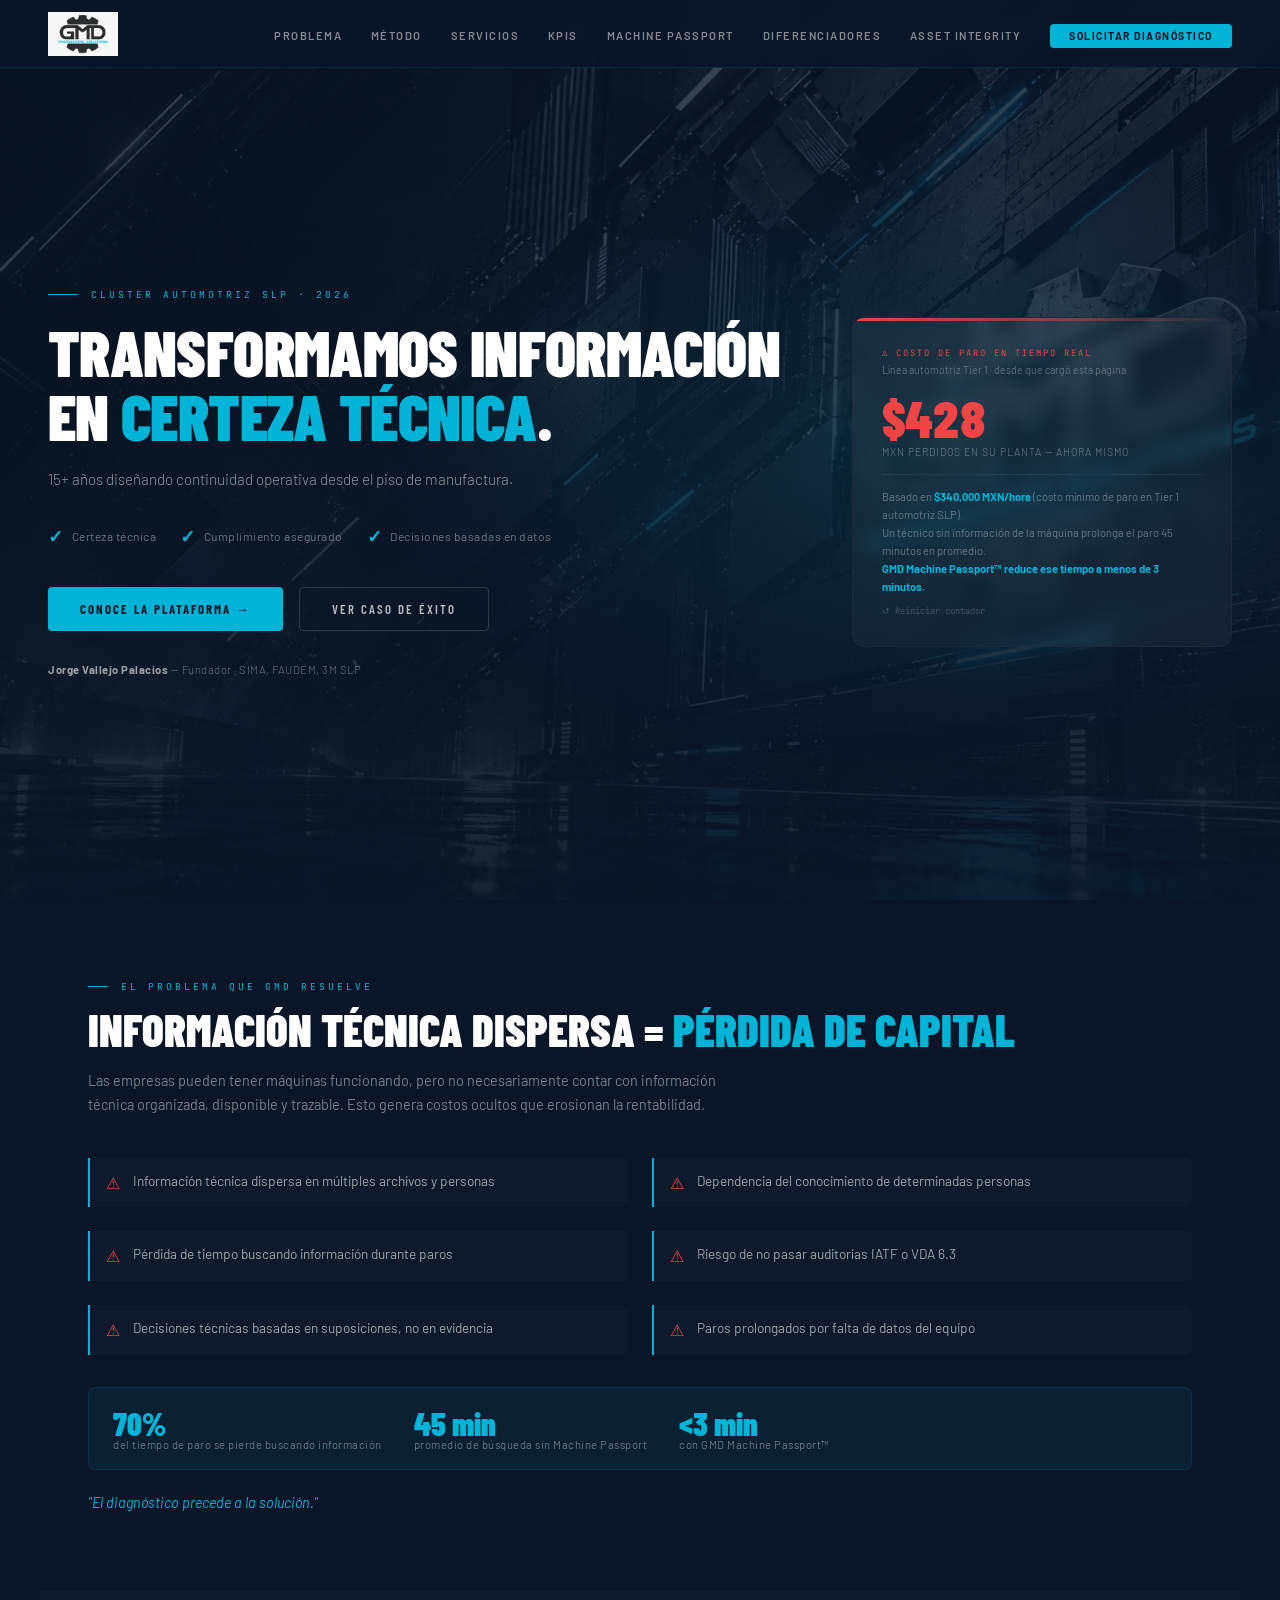
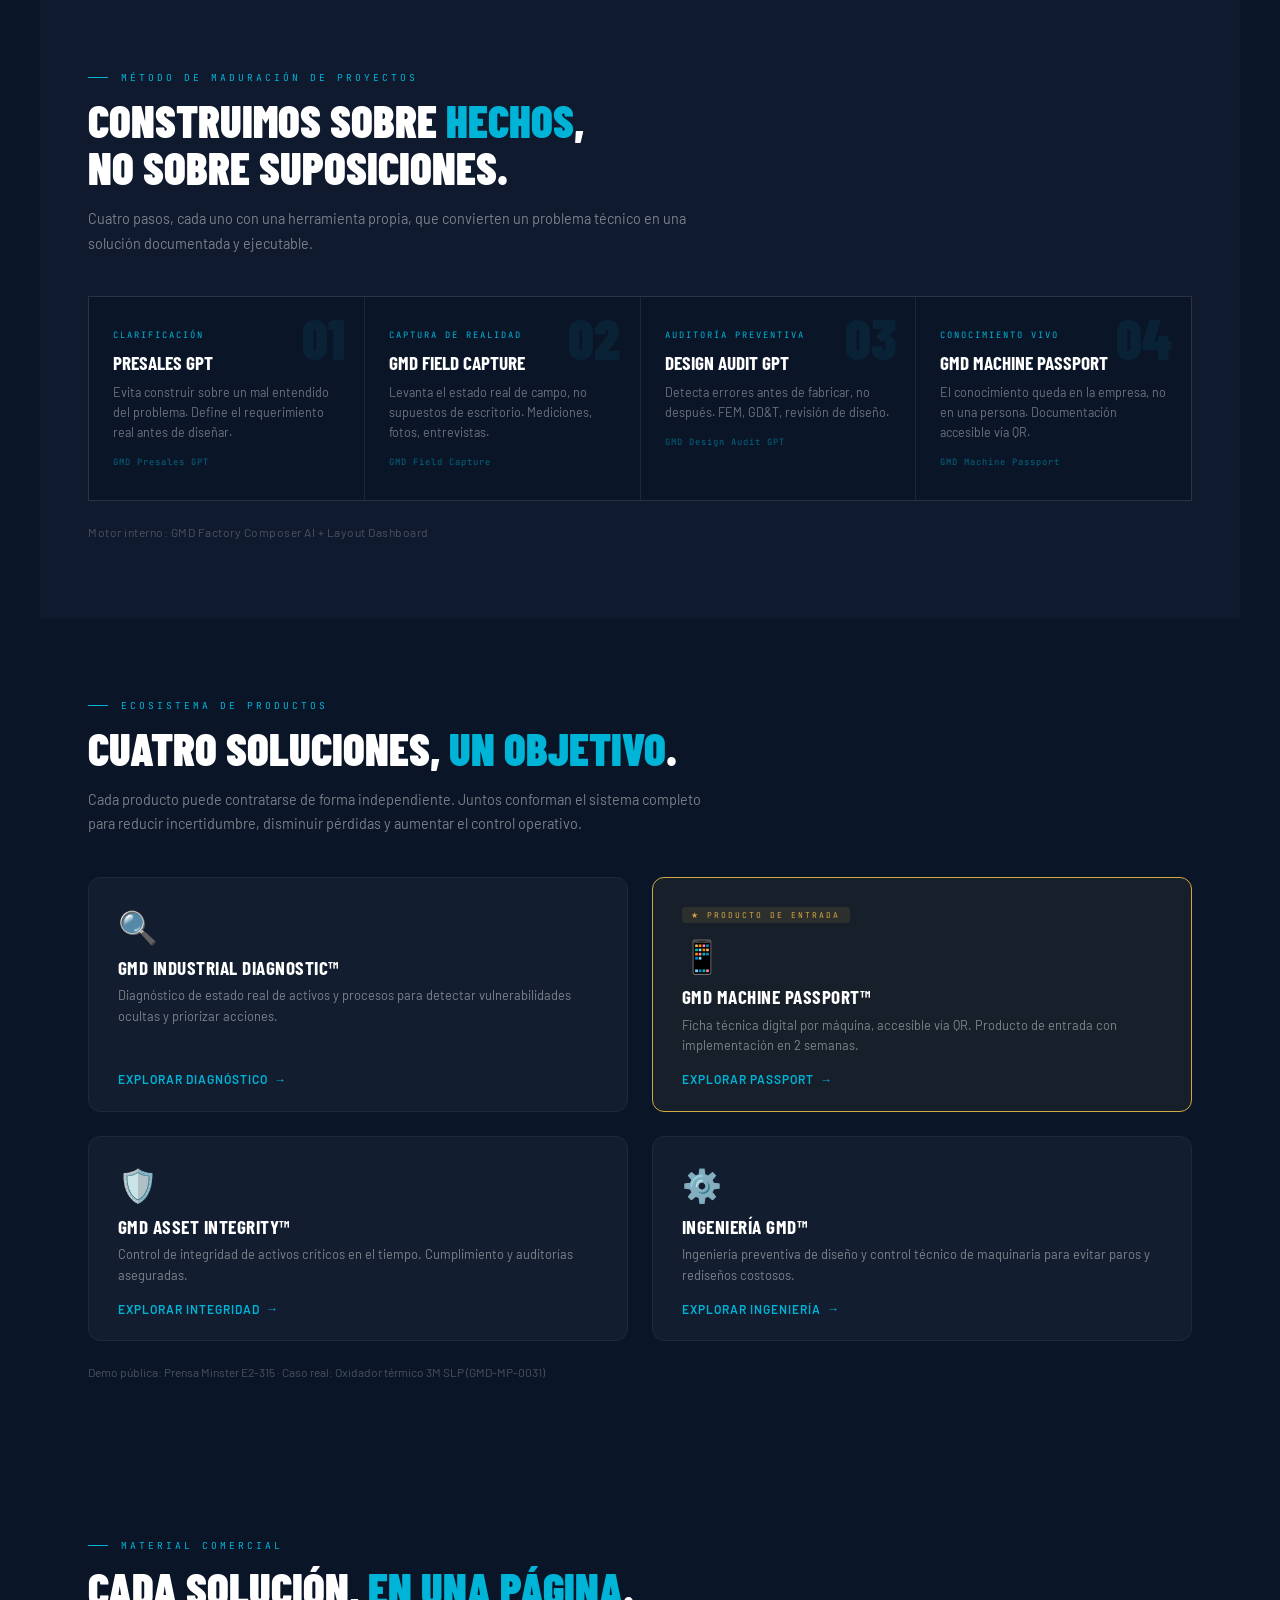
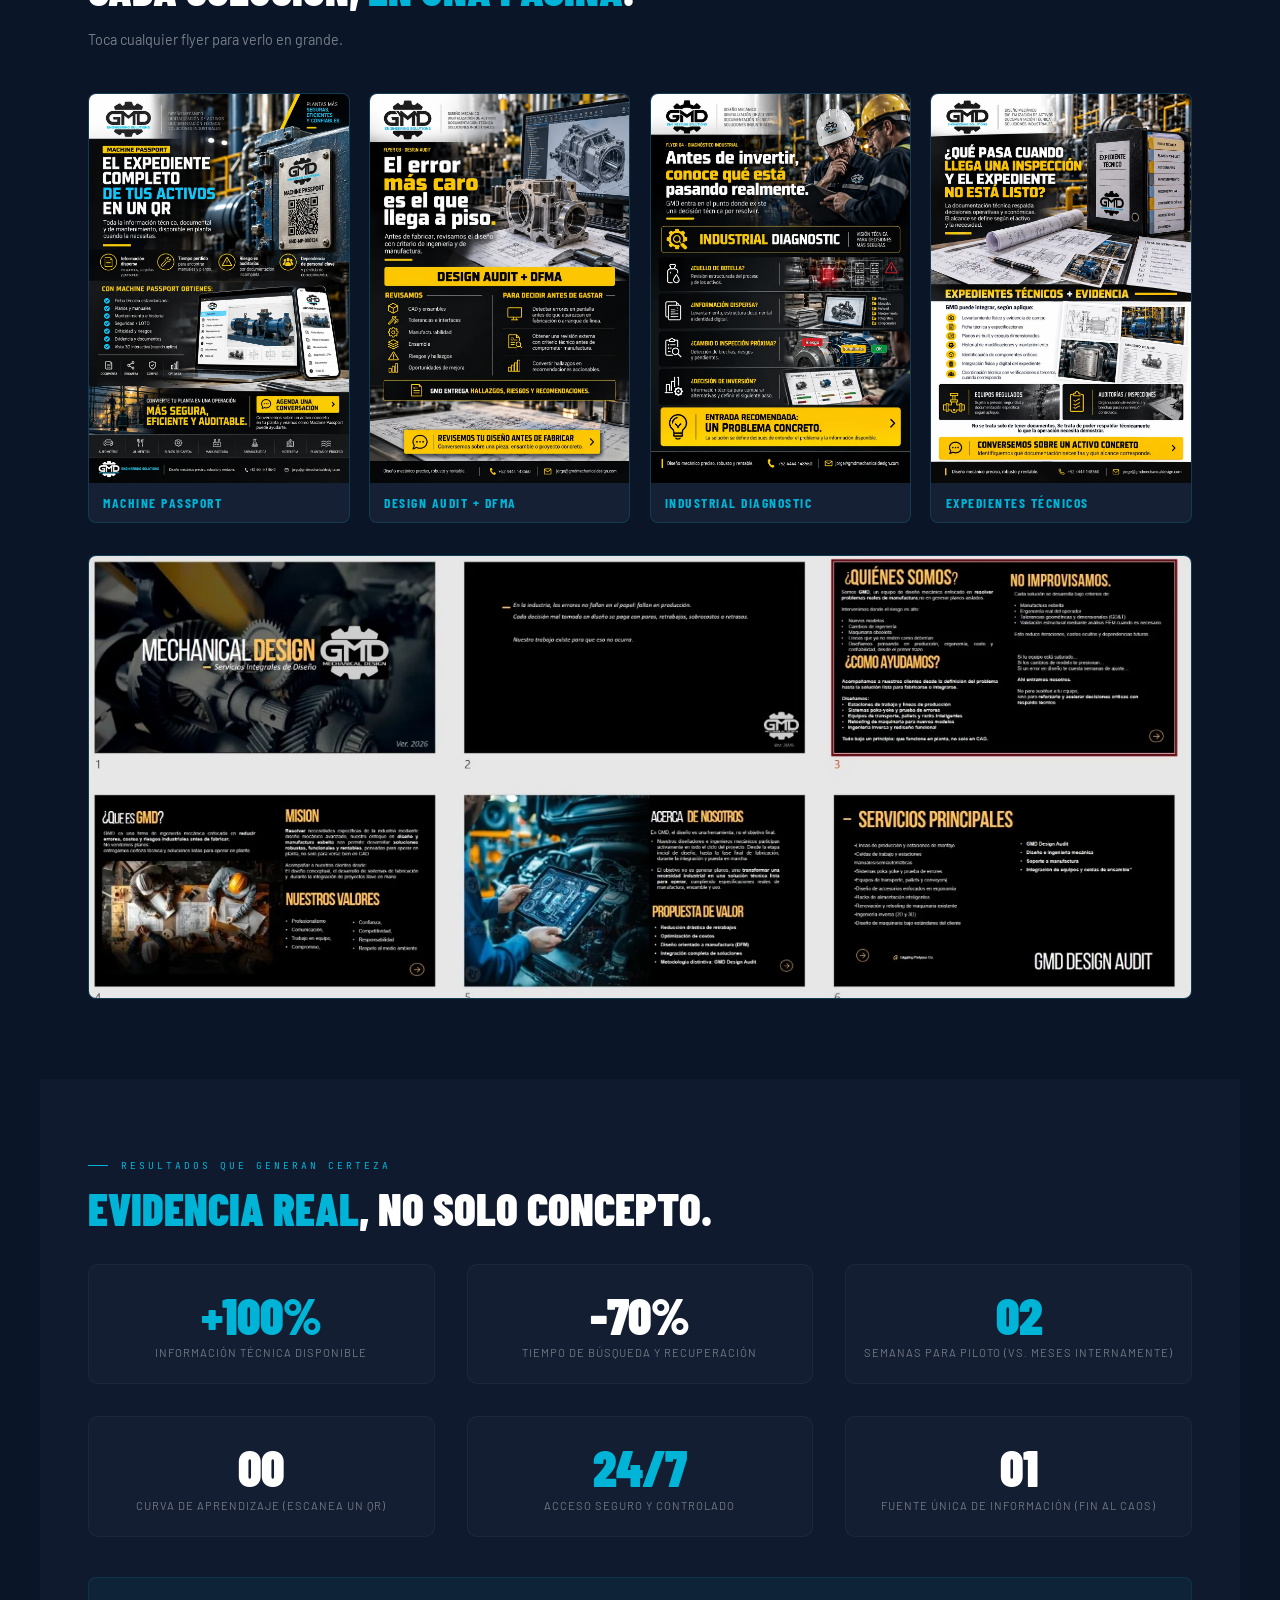
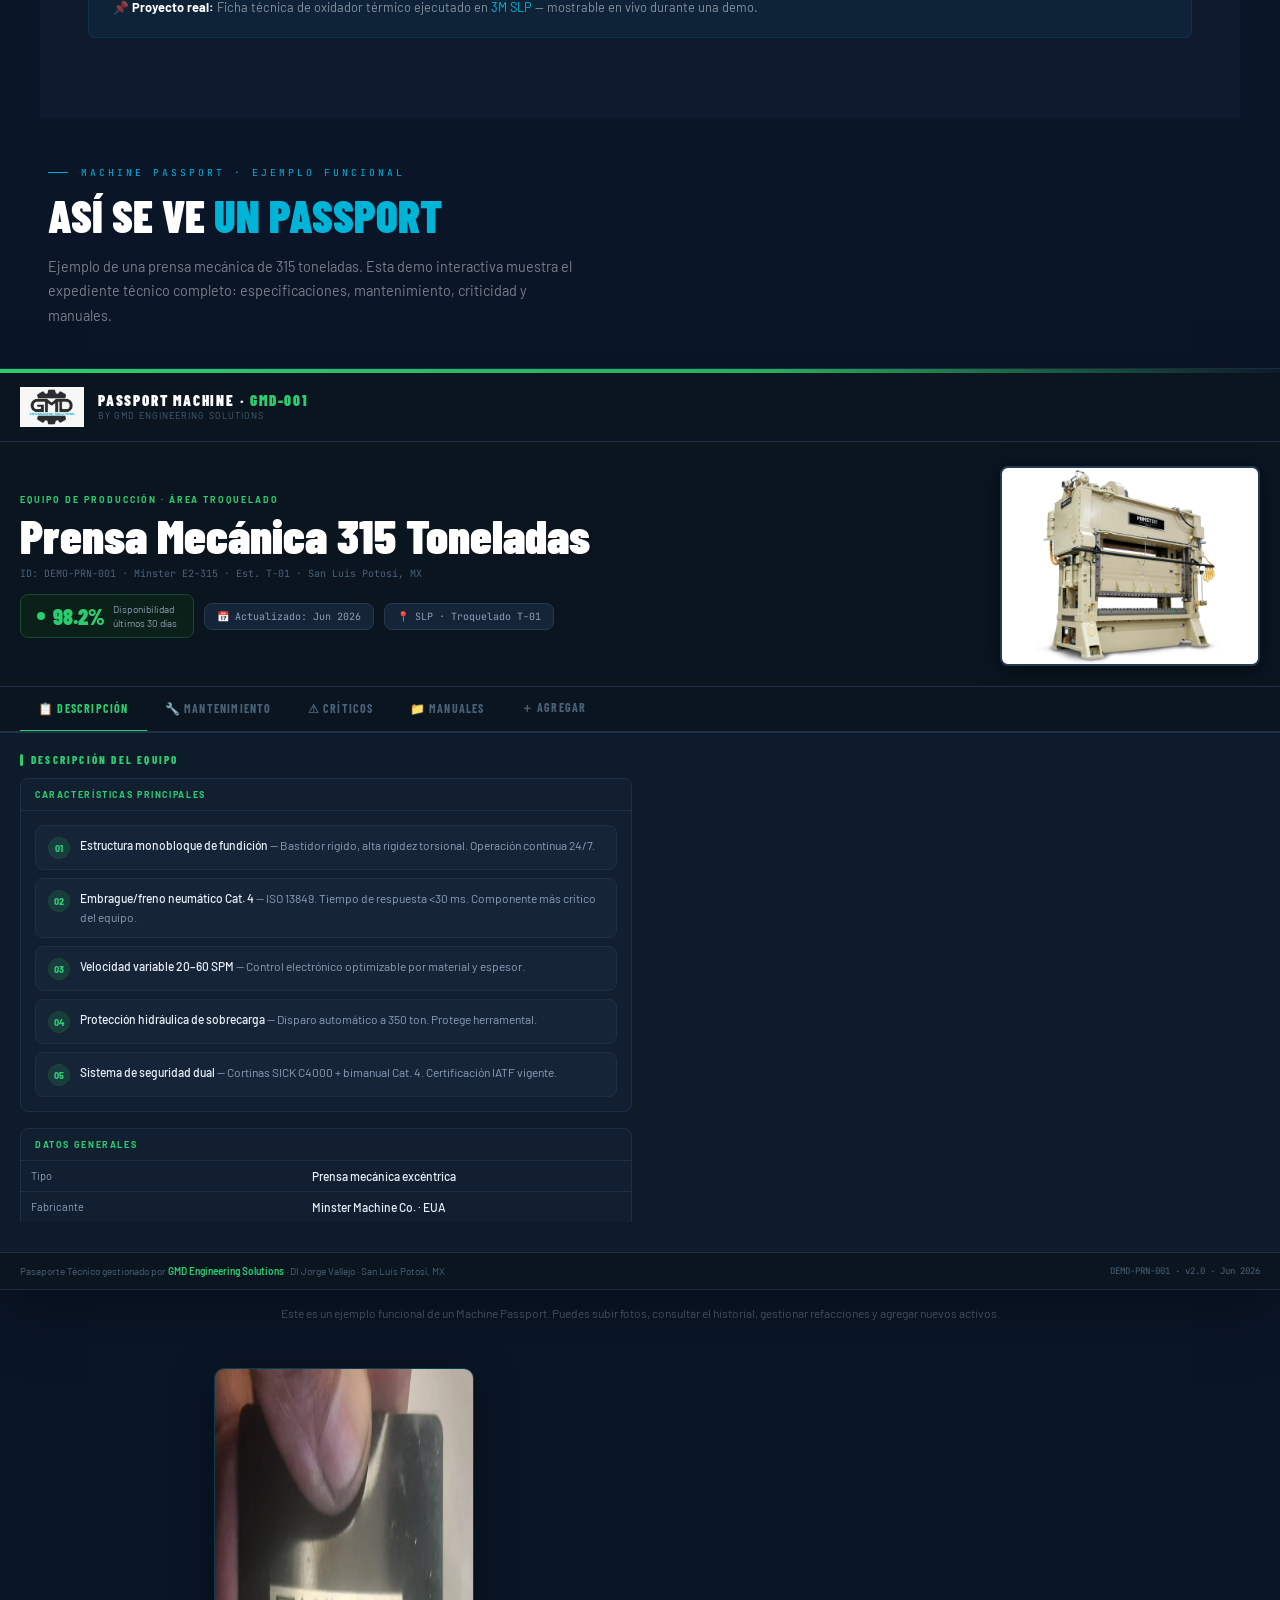
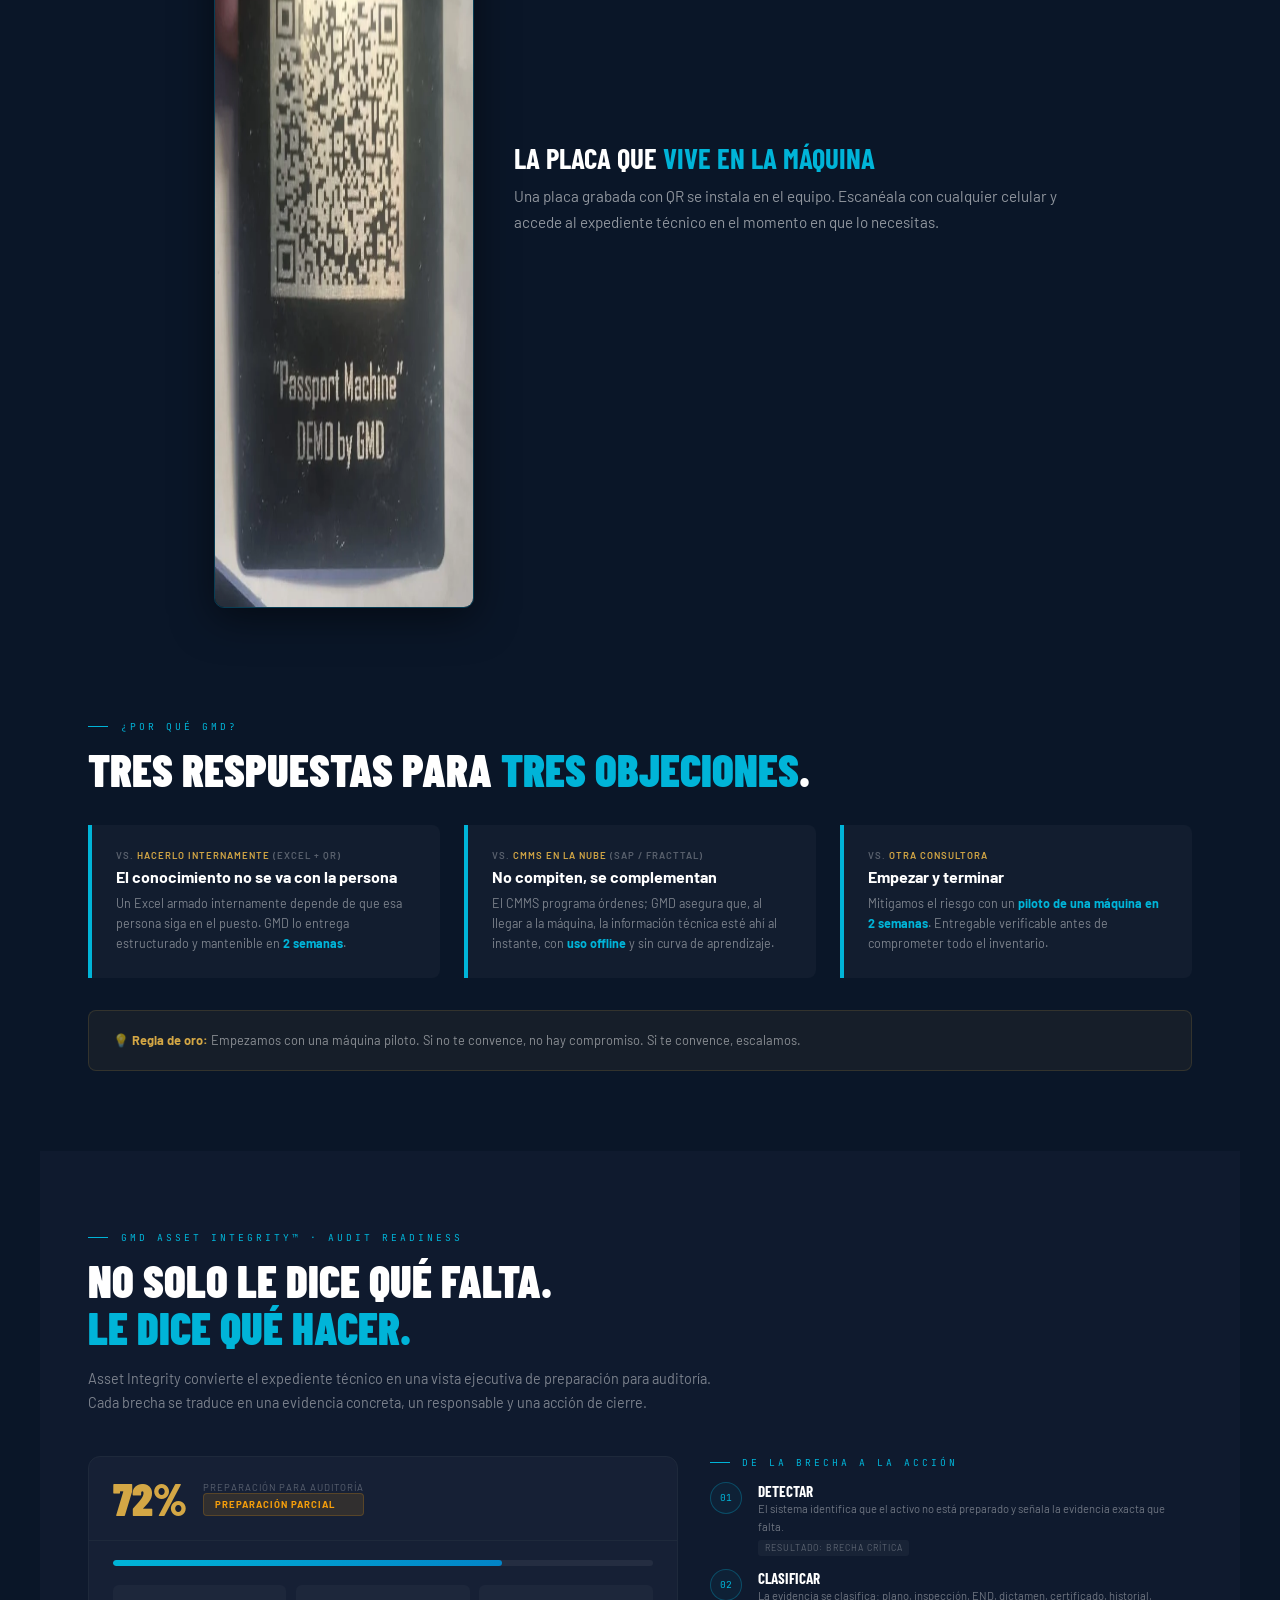
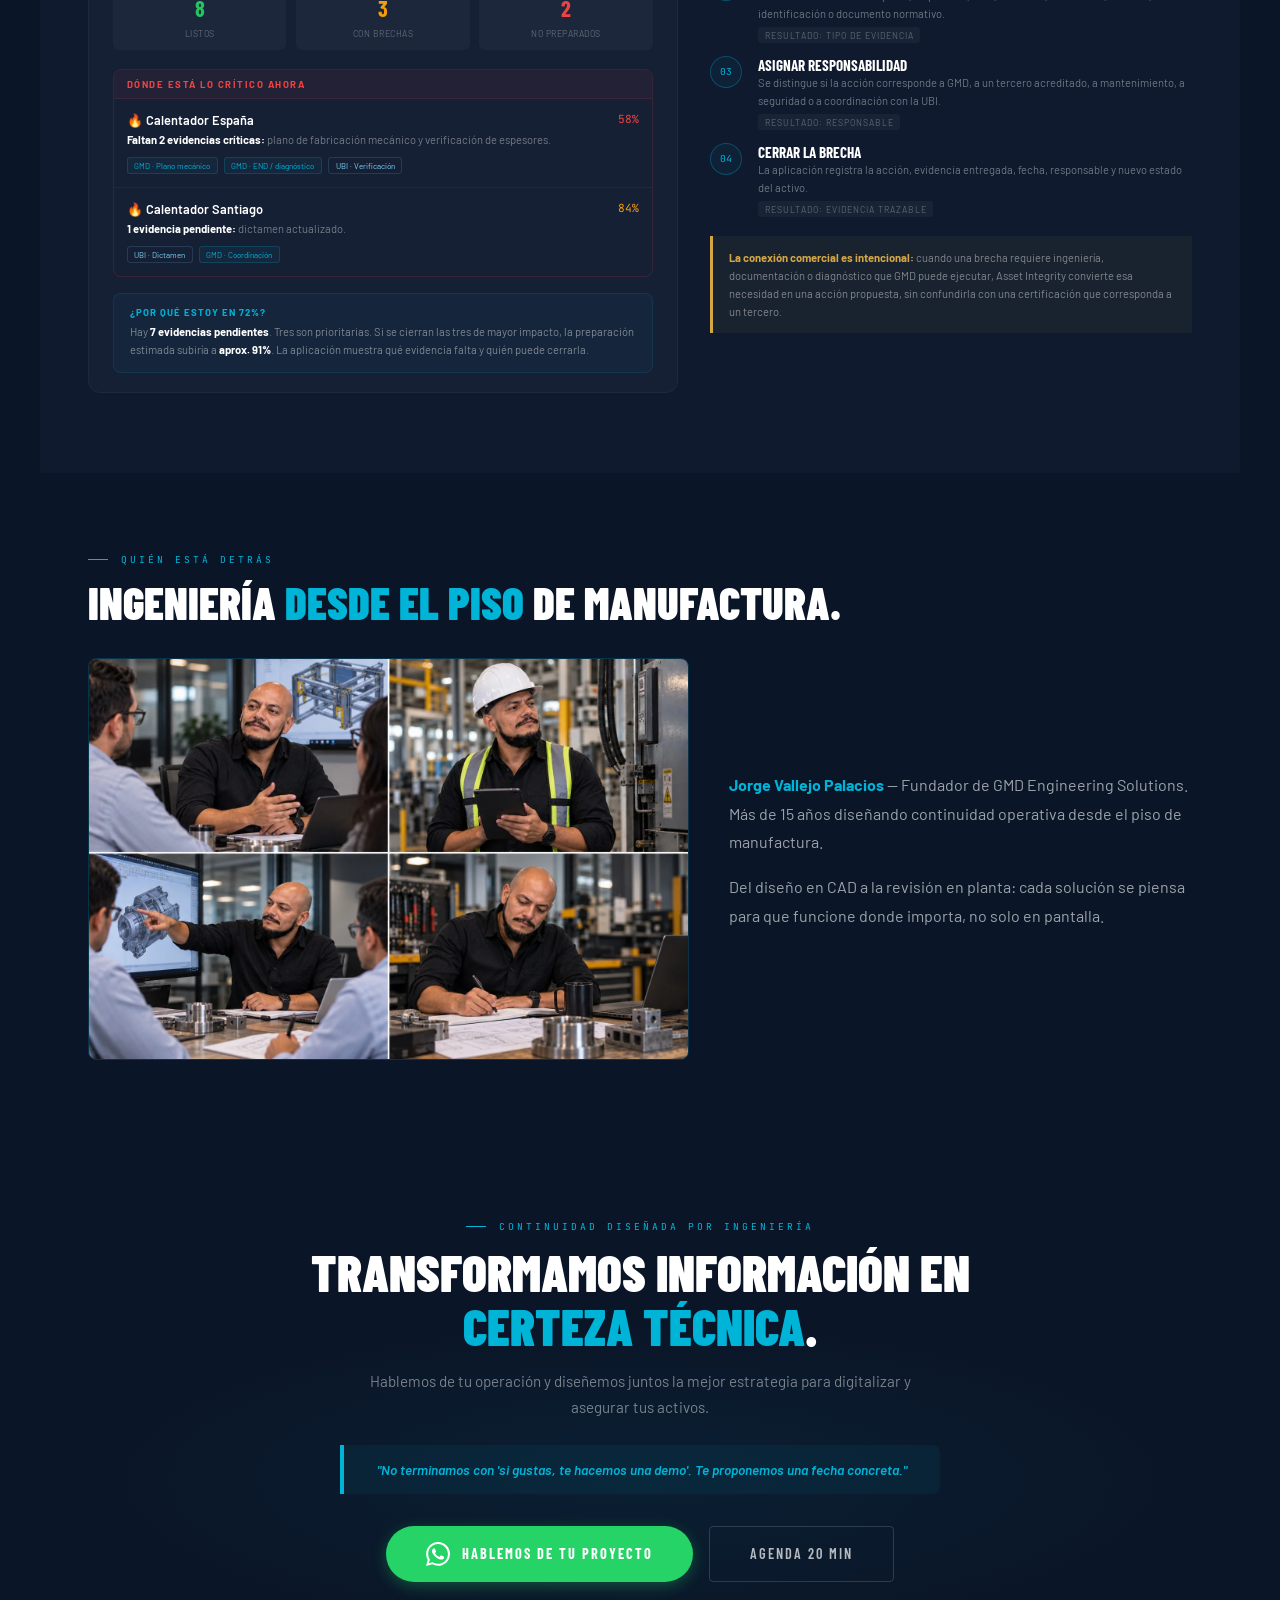
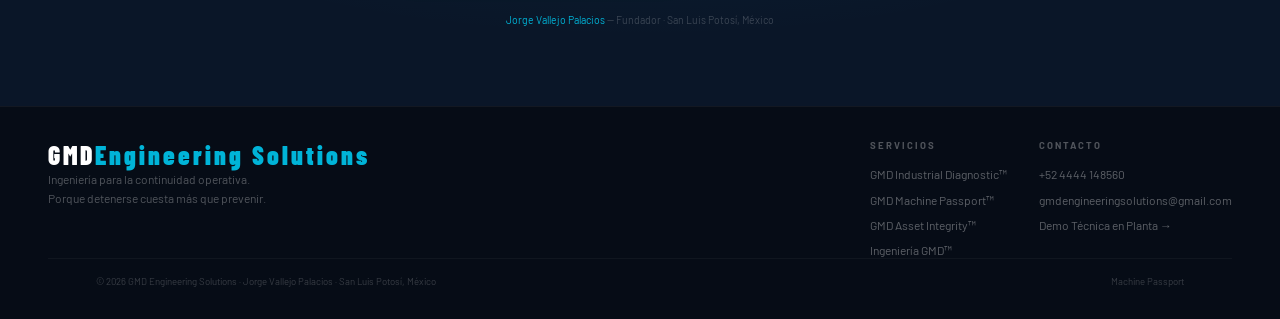
==== commit 290d33e9: "Add files via upload" ====
--- a/index.html
+++ b/index.html
@@ -59,14 +59,7 @@
   border-bottom: 1px solid rgba(0,180,216,0.12);
   transition: background 0.3s;
 }
-.nav-logo {
-  font-family: 'Barlow Condensed', sans-serif;
-  font-weight: 900;
-  font-size: 1.5rem;
-  letter-spacing: 3px;
-  color: var(--white);
-}
-.nav-logo span { color: var(--cyan); }
+/* logo replaced with image */
 .nav-links {
   display: flex;
   gap: 1.8rem;
@@ -562,11 +555,13 @@
 #passport-demo {
   max-width: 100% !important;
   padding: 3rem 0 2rem !important;
+  width: 100%;
 }
 #passport-demo .mp-iframe-wrap {
   border-radius: 0 !important;
   border-left: none !important;
   border-right: none !important;
+  width: 100%;
 }
 #passport-demo .section-eyebrow,
 #passport-demo .section-h2,
@@ -587,18 +582,20 @@
   overflow: hidden;
   box-shadow: 0 20px 60px rgba(0,0,0,0.4);
   background: #0A1520;
+  width: 100%;
 }
 .mp-iframe-wrap iframe {
   width: 100%;
-  height: 900px;
+  height: 920px;
   border: 0;
   display: block;
+  overflow: hidden;
 }
 @media (max-width: 768px) {
-  .mp-iframe-wrap iframe { height: 700px; }
+  .mp-iframe-wrap iframe { height: 1100px; }
 }
 @media (max-width: 480px) {
-  .mp-iframe-wrap iframe { height: 550px; }
+  .mp-iframe-wrap iframe { height: 1000px; }
 }
 
 /* ─── DIFERENCIADORES ──────────────────────────────────────── */
@@ -1005,13 +1002,40 @@
 .delay-1 { animation-delay: 0.1s; }
 .delay-2 { animation-delay: 0.2s; }
 .delay-3 { animation-delay: 0.35s; }
+
+/* ─── IMÁGENES / MATERIALES (agregado) ───────────────────────── */
+.hero { background:
+  radial-gradient(ellipse 60% 50% at 70% 50%, rgba(0,180,216,0.10) 0%, transparent 70%),
+  linear-gradient(180deg, rgba(10,22,40,0.80) 0%, rgba(10,22,40,0.94) 100%),
+  url('img/banner-gmd.webp') center/cover no-repeat, var(--ink); }
+.flyer-grid { display:grid; grid-template-columns:repeat(4,1fr); gap:1.2rem; margin-top:2.5rem; }
+.flyer { display:block; border:1px solid rgba(0,180,216,0.18); border-radius:8px; overflow:hidden; background:var(--ink-light); cursor:zoom-in; transition:transform .2s,border-color .2s; }
+.flyer:hover { transform:translateY(-4px); border-color:var(--cyan); }
+.flyer img { width:100%; height:auto; }
+.flyer figcaption { padding:.7rem .9rem; font-family:'Barlow Condensed',sans-serif; font-weight:700; font-size:.85rem; letter-spacing:1.5px; text-transform:uppercase; color:var(--cyan); }
+.wide-shot { margin-top:2rem; border:1px solid rgba(0,180,216,0.18); border-radius:8px; overflow:hidden; }
+.wide-shot img { width:100%; height:auto; }
+.plaque { display:grid; grid-template-columns:260px 1fr; gap:2.5rem; align-items:center; max-width:900px; margin:3rem auto 0; padding:0 1.5rem; }
+.plaque img { border-radius:10px; border:1px solid rgba(0,180,216,0.25); box-shadow:0 10px 40px rgba(0,0,0,.5); }
+.plaque h3 { font-family:'Barlow Condensed',sans-serif; font-size:1.8rem; text-transform:uppercase; margin-bottom:.6rem; }
+.plaque h3 span { color:var(--cyan); }
+.plaque p { color:rgba(255,255,255,.55); line-height:1.7; font-size:.95rem; }
+.founder { display:grid; grid-template-columns:1.3fr 1fr; gap:2.5rem; align-items:center; margin-top:2rem; }
+.founder img { width:100%; height:auto; border-radius:8px; border:1px solid rgba(0,180,216,0.18); }
+.founder p { color:rgba(255,255,255,.6); line-height:1.8; margin-bottom:1rem; }
+.founder strong { color:var(--cyan); }
+.lightbox { position:fixed; inset:0; z-index:2000; display:none; align-items:center; justify-content:center; background:rgba(5,10,20,.94); padding:1.5rem; cursor:zoom-out; }
+.lightbox.open { display:flex; }
+.lightbox img { max-width:100%; max-height:100%; width:auto; border-radius:6px; }
+@media (max-width:900px){ .flyer-grid{grid-template-columns:repeat(2,1fr);} .plaque,.founder{grid-template-columns:1fr;} .plaque img{max-width:260px;margin:0 auto;} }
+@media (max-width:520px){ .flyer-grid{grid-template-columns:1fr;} }
 </style>
 </head>
 <body>
 
 <!-- ─── NAV ─────────────────────────────────────────────────── -->
 <nav>
-  <div class="nav-logo">GMD<span>Engineering Solutions</span></div>
+  <a href="#inicio" style="display:flex;align-items:center;"><img src="[data-uri]" alt="GMD Engineering Solutions" style="height:44px;width:auto;display:block;" /></a>
   <ul class="nav-links">
     <li><a href="#problema">Problema</a></li>
     <li><a href="#metodo">Método</a></li>
@@ -1167,6 +1191,20 @@
   <p style="margin-top:1.5rem; font-size:0.75rem; color:rgba(255,255,255,0.25);">Demo pública: Prensa Minster E2-315 · Caso real: Oxidador térmico 3M SLP (GMD-MP-0031)</p>
 </section>
 
+<!-- ─── MATERIALES ──────────────────────────────────────────── -->
+<section class="section" id="materiales">
+  <div class="section-eyebrow">Material comercial</div>
+  <h2 class="section-h2">Cada solución, <span class="accent">en una página</span>.</h2>
+  <p class="section-lead">Toca cualquier flyer para verlo en grande.</p>
+  <div class="flyer-grid">
+    <figure class="flyer" data-full="img/flyer-machine-passport.webp"><img src="img/flyer-machine-passport.webp" alt="Flyer GMD Machine Passport: el expediente completo de tus activos en un QR" loading="lazy" width="1024" height="1536"><figcaption>Machine Passport</figcaption></figure>
+    <figure class="flyer" data-full="img/flyer-design-audit.webp"><img src="img/flyer-design-audit.webp" alt="Flyer GMD Design Audit + DFMA: revisión de diseño antes de fabricar" loading="lazy" width="1024" height="1536"><figcaption>Design Audit + DFMA</figcaption></figure>
+    <figure class="flyer" data-full="img/flyer-industrial-diagnostic.webp"><img src="img/flyer-industrial-diagnostic.webp" alt="Flyer GMD Industrial Diagnostic: conoce qué está pasando realmente antes de invertir" loading="lazy" width="1024" height="1536"><figcaption>Industrial Diagnostic</figcaption></figure>
+    <figure class="flyer" data-full="img/flyer-expediente-tecnico.webp"><img src="img/flyer-expediente-tecnico.webp" alt="Flyer GMD Expedientes Técnicos + Evidencia" loading="lazy" width="1024" height="1536"><figcaption>Expedientes Técnicos</figcaption></figure>
+  </div>
+  <figure class="wide-shot flyer" data-full="img/presentacion-corporativa.webp"><img src="img/presentacion-corporativa.webp" alt="Presentación corporativa GMD Mechanical Design 2026" loading="lazy" width="1600" height="641"></figure>
+</section>
+
 <!-- ─── KPIS ────────────────────────────────────────────────── -->
 <section class="section bg-mid" id="kpis">
   <div class="section-eyebrow">Resultados que generan certeza</div>
@@ -1190,7 +1228,7 @@
   <h2 class="section-h2">Así se ve <span class="accent">un Passport</span></h2>
   <p class="section-lead">Ejemplo de una prensa mecánica de 315 toneladas. Esta demo interactiva muestra el expediente técnico completo: especificaciones, mantenimiento, criticidad y manuales.</p>
   <div class="mp-iframe-wrap">
-    <iframe srcdoc="
+    <iframe scrolling="no" srcdoc="
 <!DOCTYPE html>
 <html lang='es'>
 <head>
@@ -1212,19 +1250,23 @@
 }
 *,*::before,*::after{box-sizing:border-box;margin:0;padding:0}
 html{scroll-behavior:smooth}
-body{font-family:var(--font-b);background:var(--navy);color:var(--off);font-size:13px;min-height:100vh;overflow-x:hidden}
+body{font-family:var(--font-b);background:var(--navy);color:var(--off);font-size:13px;height:100vh;overflow:hidden;display:flex;flex-direction:column}
 button,input,select,textarea{font:inherit;border:none;background:none;cursor:pointer}
 img{display:block;max-width:100%}
 
-.top-line{height:4px;background:linear-gradient(90deg,var(--green) 0%,var(--green2) 60%,transparent 100%)}
-
-.site-header{background:var(--navy2);border-bottom:1px solid var(--border);padding:14px var(--pad);display:flex;align-items:center;gap:14px}
+.top-line{height:4px;background:linear-gradient(90deg,var(--green) 0%,var(--green2) 60%,transparent 100%);flex-shrink:0}
+
+.site-header{background:var(--navy2);border-bottom:1px solid var(--border);padding:14px var(--pad);display:flex;align-items:center;gap:14px;flex-shrink:0}
 .logo-box{width:42px;height:42px;border-radius:var(--r);background:var(--green2);display:flex;align-items:center;justify-content:center;font-size:20px;flex-shrink:0}
 .logo-title{font-family:var(--font-h);font-weight:900;font-size:15px;letter-spacing:.12em;color:var(--white);line-height:1}
 .logo-title span{color:var(--green)}
 .logo-sub{font-size:9px;letter-spacing:.12em;text-transform:uppercase;color:var(--dim);margin-top:2px}
 
-.hero{background:var(--navy2);padding:24px var(--pad) 20px;border-bottom:1px solid var(--border)}
+.hero{background:var(--navy2);padding:24px var(--pad) 20px;border-bottom:1px solid var(--border);display:flex;align-items:center;justify-content:space-between;gap:16px;flex-shrink:0}
+.hero-info{flex:1;min-width:0}
+.hero-machine-photo{width:260px;height:200px;border-radius:8px;overflow:hidden;flex-shrink:0;border:2px solid var(--border2);background:#fff;box-shadow:0 4px 20px rgba(0,0,0,0.5)}
+.hero-machine-photo img{width:100%;height:100%;object-fit:cover;object-position:center}
+@media(max-width:700px){.hero{flex-direction:column}.hero-machine-photo{width:100%;height:200px}}
 .hero-eyebrow{font-size:9px;font-weight:700;letter-spacing:.22em;text-transform:uppercase;color:var(--green);margin-bottom:6px}
 .hero-name{font-family:var(--font-h);font-size:clamp(2rem,6vw,3rem);font-weight:900;color:var(--white);line-height:1;margin-bottom:8px}
 .hero-meta{font-family:var(--mono);font-size:10px;color:var(--dim);margin-bottom:14px}
@@ -1236,13 +1278,13 @@
 .badge-disp-label{font-size:10px;color:var(--mid);line-height:1.4}
 .badge-ref{display:inline-flex;align-items:center;gap:6px;background:var(--navy4);border:1px solid var(--border2);padding:6px 12px;border-radius:var(--r);font-family:var(--mono);font-size:10px;color:var(--mid)}
 
-.tabs-bar{background:var(--navy2);border-bottom:2px solid var(--border);display:flex;overflow-x:auto;scrollbar-width:none;padding:0 var(--pad);position:sticky;top:0;z-index:90}
+.tabs-bar{background:var(--navy2);border-bottom:2px solid var(--border);display:flex;overflow-x:auto;scrollbar-width:none;padding:0 var(--pad);flex-shrink:0}
 .tabs-bar::-webkit-scrollbar{display:none}
 .tab-btn{padding:13px 18px;font-family:var(--font-h);font-size:12px;font-weight:700;letter-spacing:.1em;text-transform:uppercase;color:var(--dim);border-bottom:3px solid transparent;white-space:nowrap;flex-shrink:0;display:flex;align-items:center;gap:6px;transition:color .2s,border-color .2s;margin-bottom:-2px}
 .tab-btn:hover{color:var(--mid)}
 .tab-btn.active{color:var(--green);border-bottom-color:var(--green)}
 
-.content{padding:20px;max-width:100%;margin:0 auto}
+.content{padding:20px;max-width:100%;margin:0 auto;overflow-y:auto;flex:1;min-height:0}
 .tab-panel{display:none;animation:fadeUp .2s ease both}
 .tab-panel.active{display:block}
 @keyframes fadeUp{from{opacity:0;transform:translateY(5px)}to{opacity:1;transform:translateY(0)}}
@@ -1399,7 +1441,7 @@
 <div class='top-line'></div>
 
 <header class='site-header'>
-  <div class='logo-box'>⚙</div>
+  <img src='[data-uri]' alt='GMD Engineering Solutions' style='height:40px;width:auto;display:block;flex-shrink:0;' />
   <div>
     <div class='logo-title'>PASSPORT MACHINE · <span>GMD-001</span></div>
     <div class='logo-sub'>By GMD Engineering Solutions</div>
@@ -1407,17 +1449,22 @@
 </header>
 
 <div class='hero'>
-  <div class='hero-eyebrow'>Equipo de producción · Área Troquelado</div>
-  <h1 class='hero-name'>Prensa Mecánica 315 Toneladas</h1>
-  <div class='hero-meta'>ID: DEMO-PRN-001 · Minster E2-315 · Est. T-01 · San Luis Potosí, MX</div>
-  <div class='hero-badges'>
-    <div class='badge-disp'>
-      <div class='badge-disp-dot'></div>
-      <div class='badge-disp-val'>98.2%</div>
-      <div class='badge-disp-label'>Disponibilidad<br>últimos 30 días</div>
-    </div>
-    <div class='badge-ref'>📅 Actualizado: Jun 2026</div>
-    <div class='badge-ref'>📍 SLP · Troquelado T-01</div>
+  <div class='hero-info'>
+    <div class='hero-eyebrow'>Equipo de producción · Área Troquelado</div>
+    <h1 class='hero-name'>Prensa Mecánica 315 Toneladas</h1>
+    <div class='hero-meta'>ID: DEMO-PRN-001 · Minster E2-315 · Est. T-01 · San Luis Potosí, MX</div>
+    <div class='hero-badges'>
+      <div class='badge-disp'>
+        <div class='badge-disp-dot'></div>
+        <div class='badge-disp-val'>98.2%</div>
+        <div class='badge-disp-label'>Disponibilidad<br>últimos 30 días</div>
+      </div>
+      <div class='badge-ref'>📅 Actualizado: Jun 2026</div>
+      <div class='badge-ref'>📍 SLP · Troquelado T-01</div>
+    </div>
+  </div>
+  <div class='hero-machine-photo'>
+    <img src='[data-uri]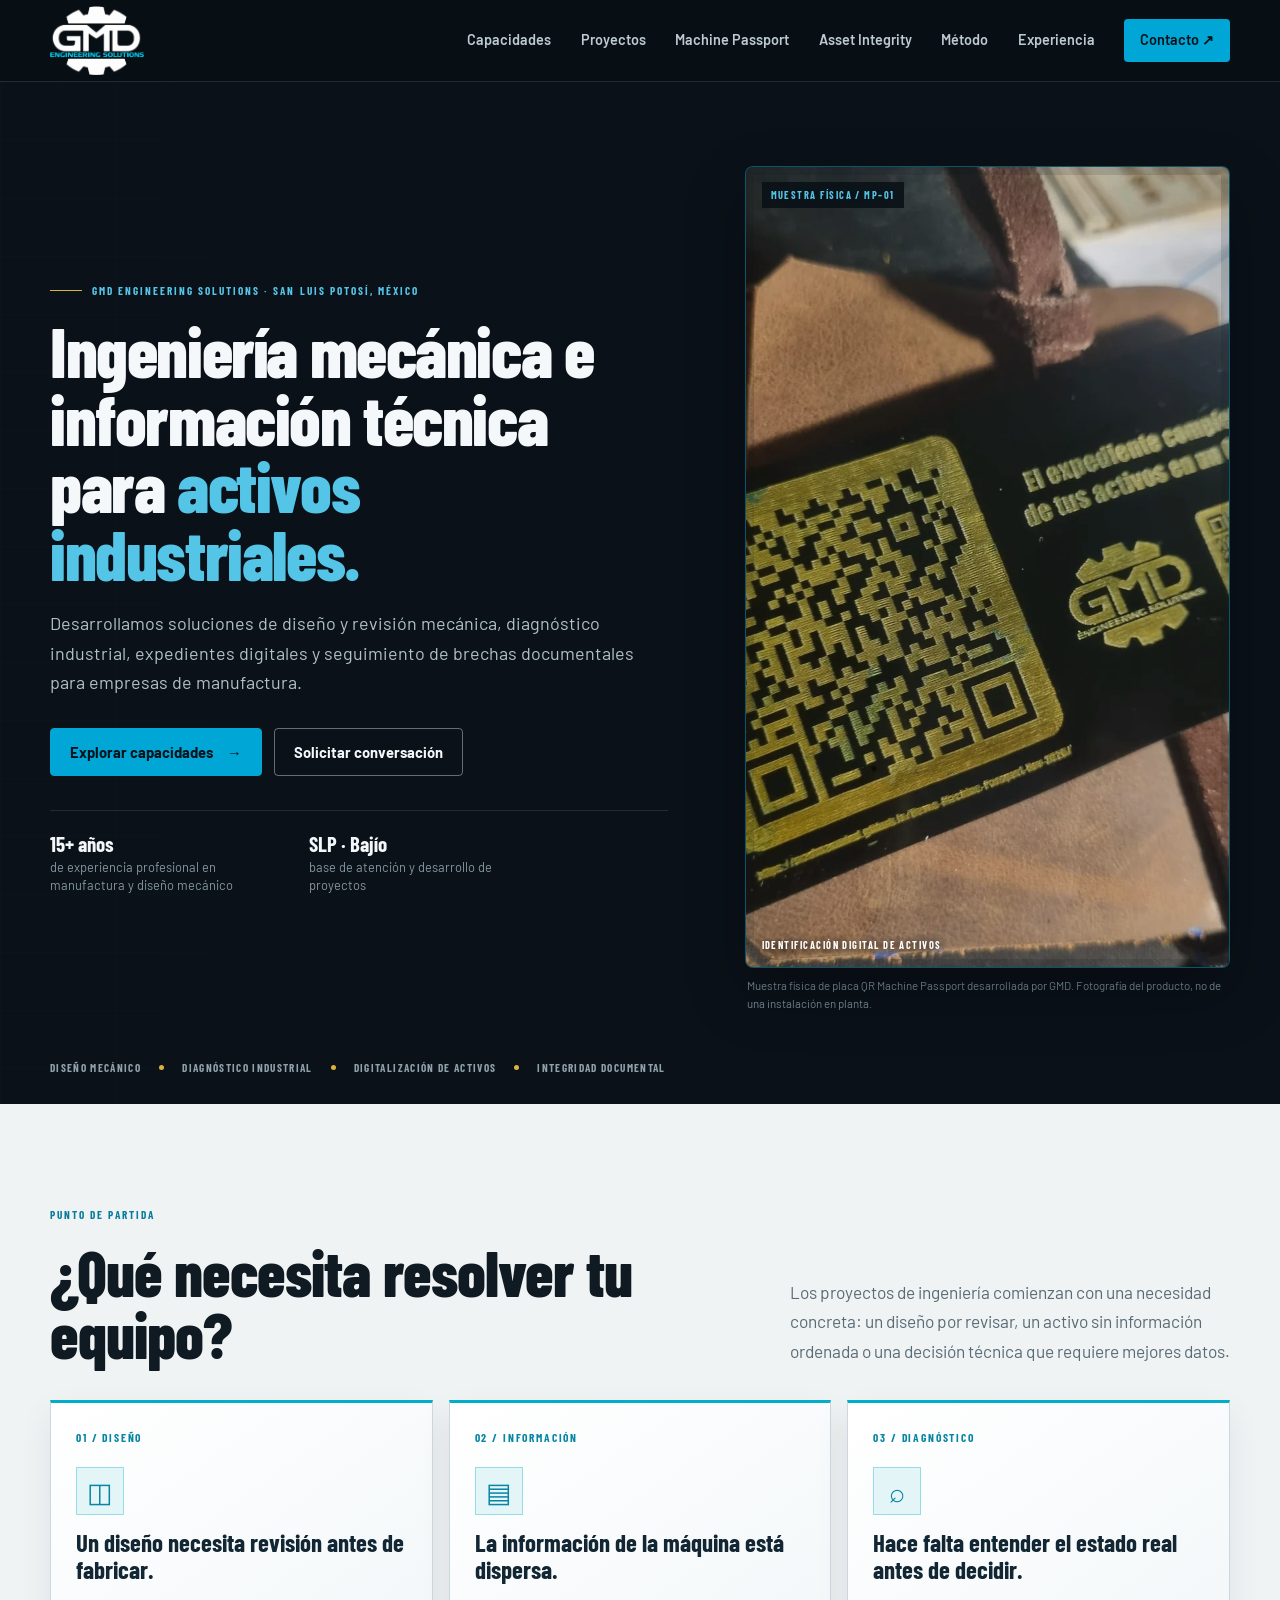
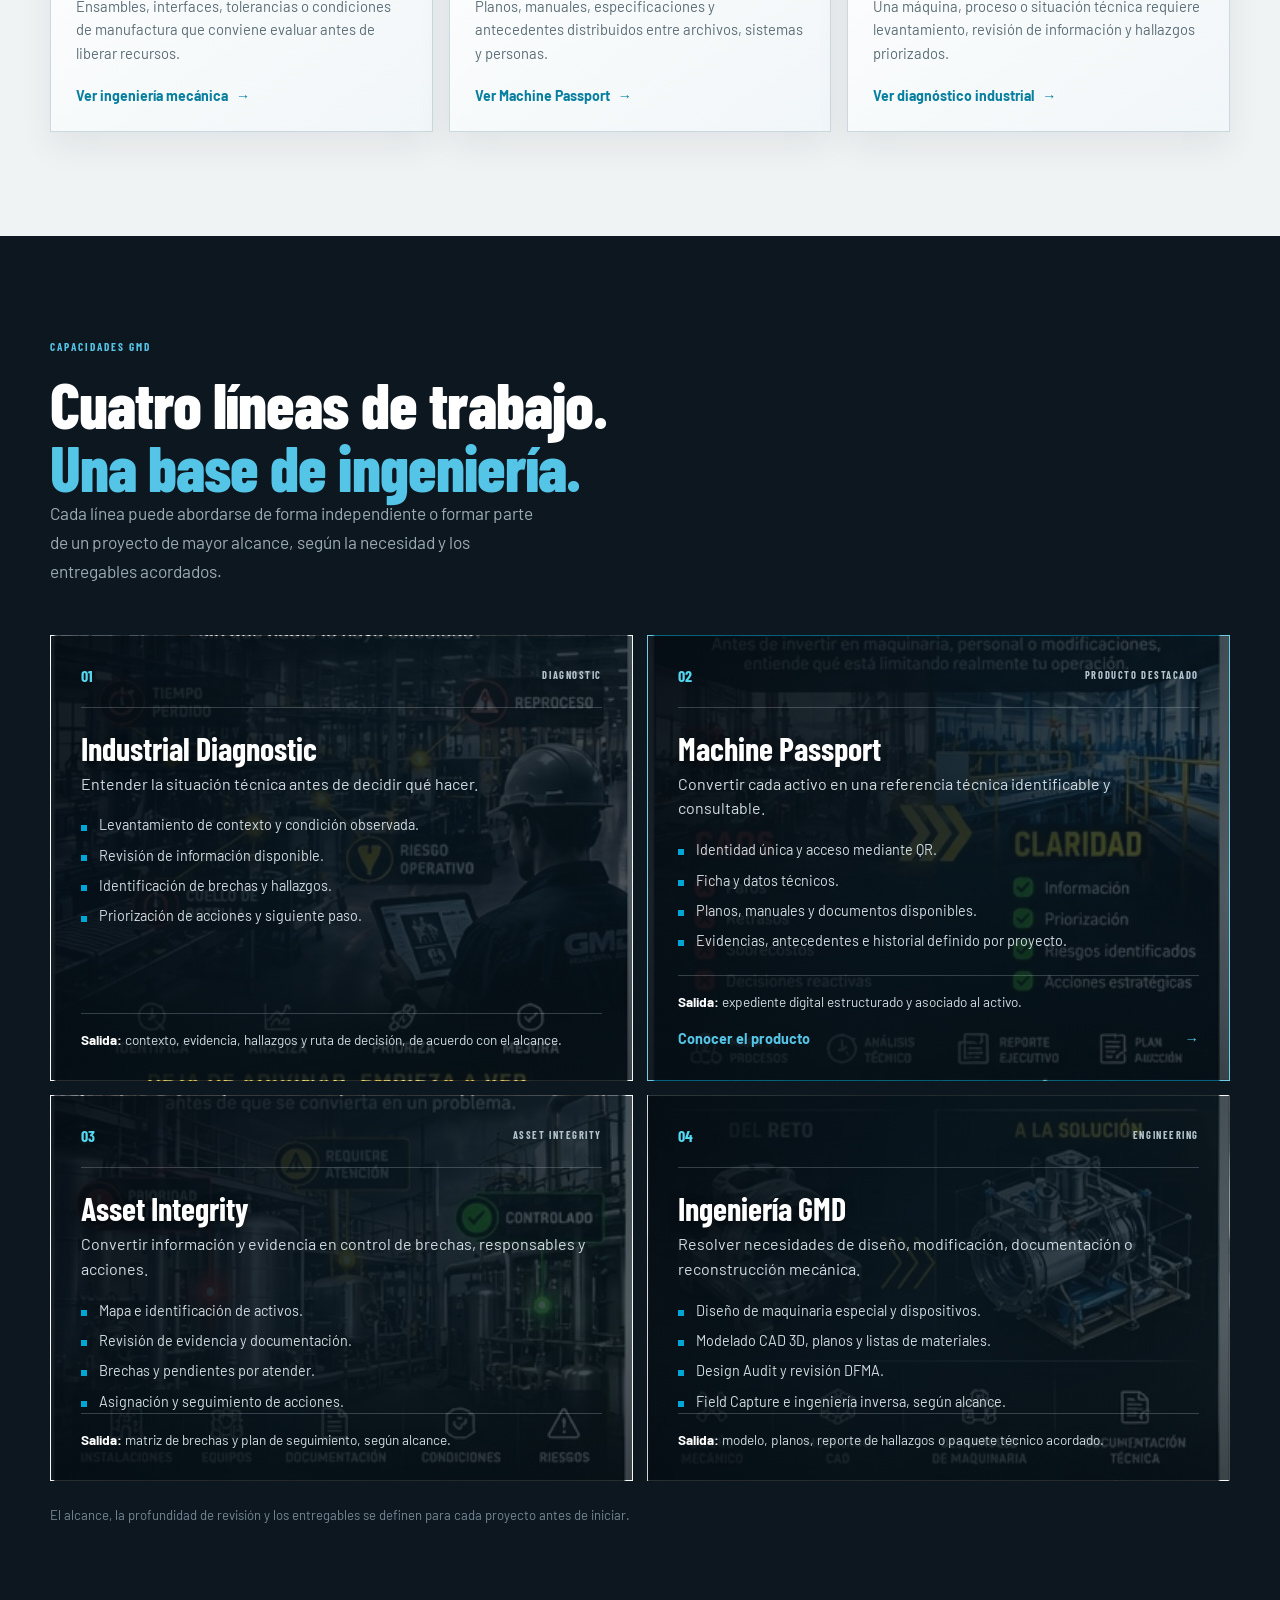
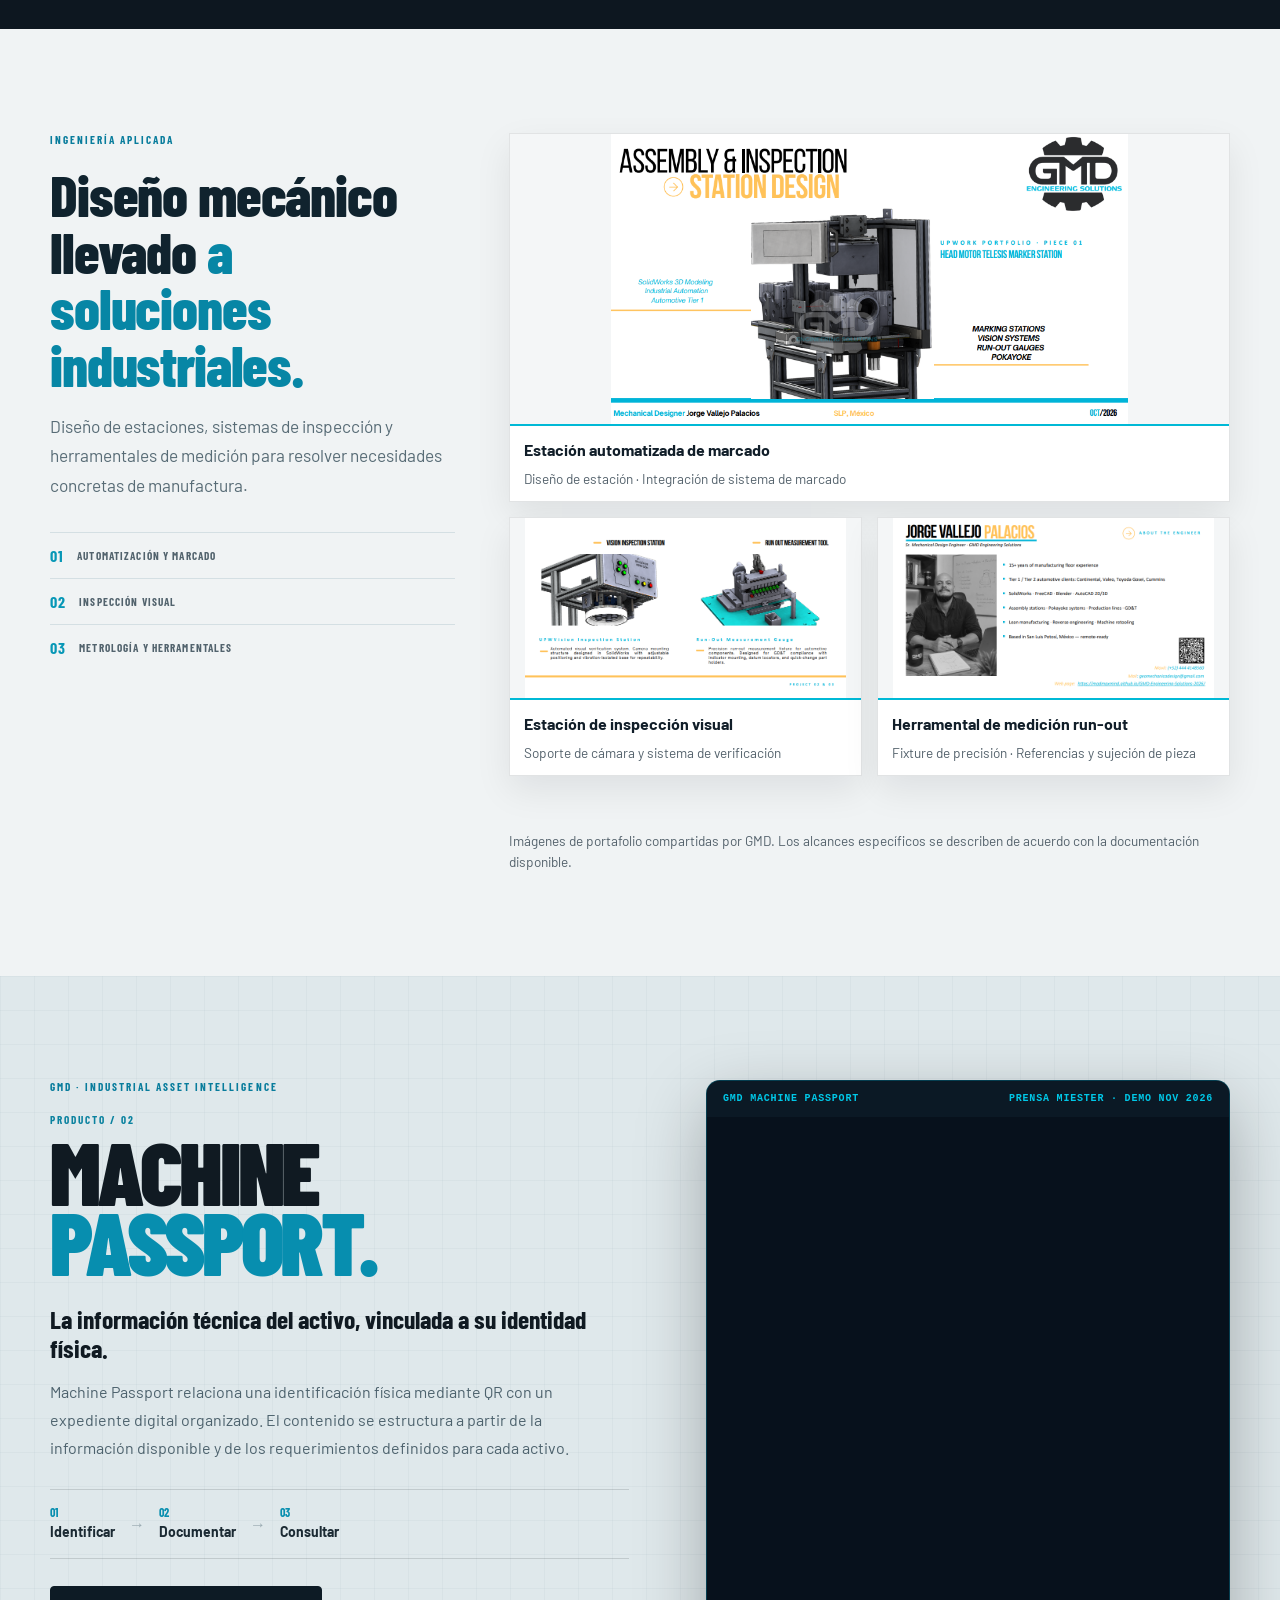
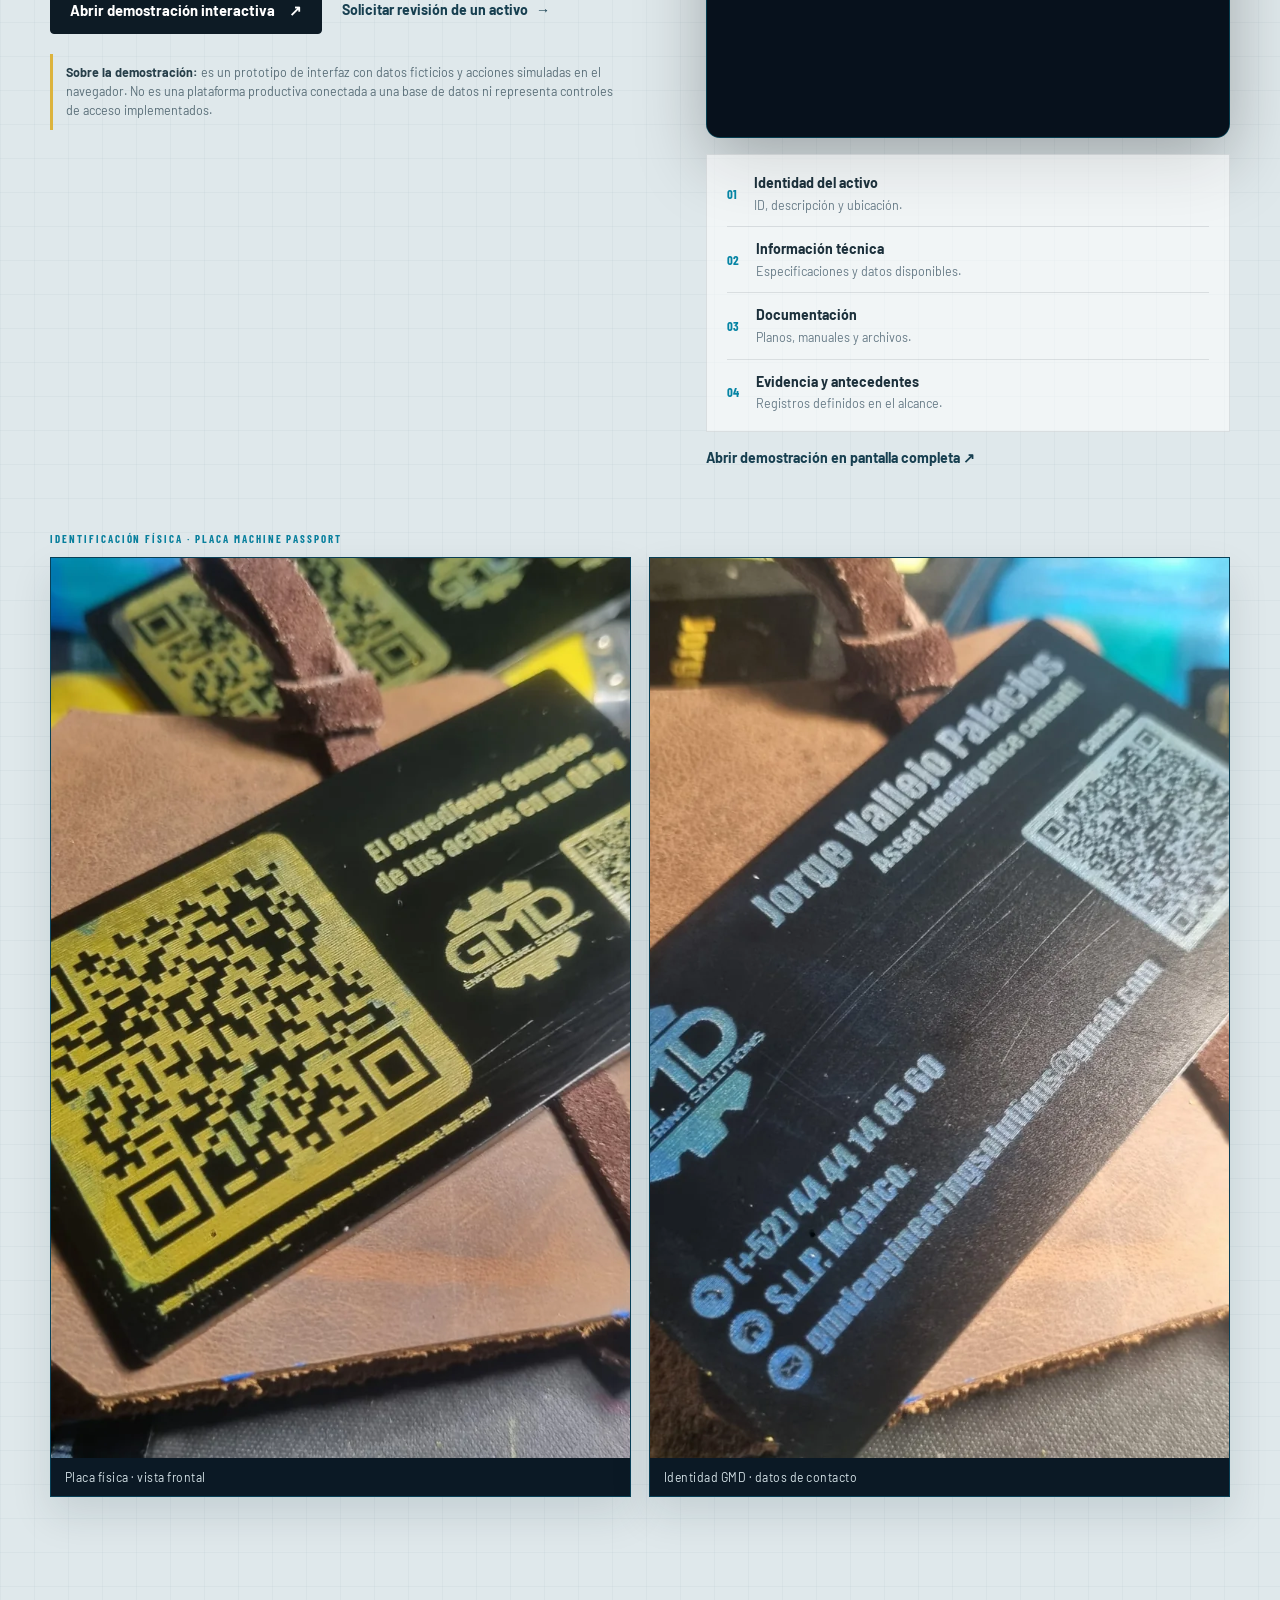
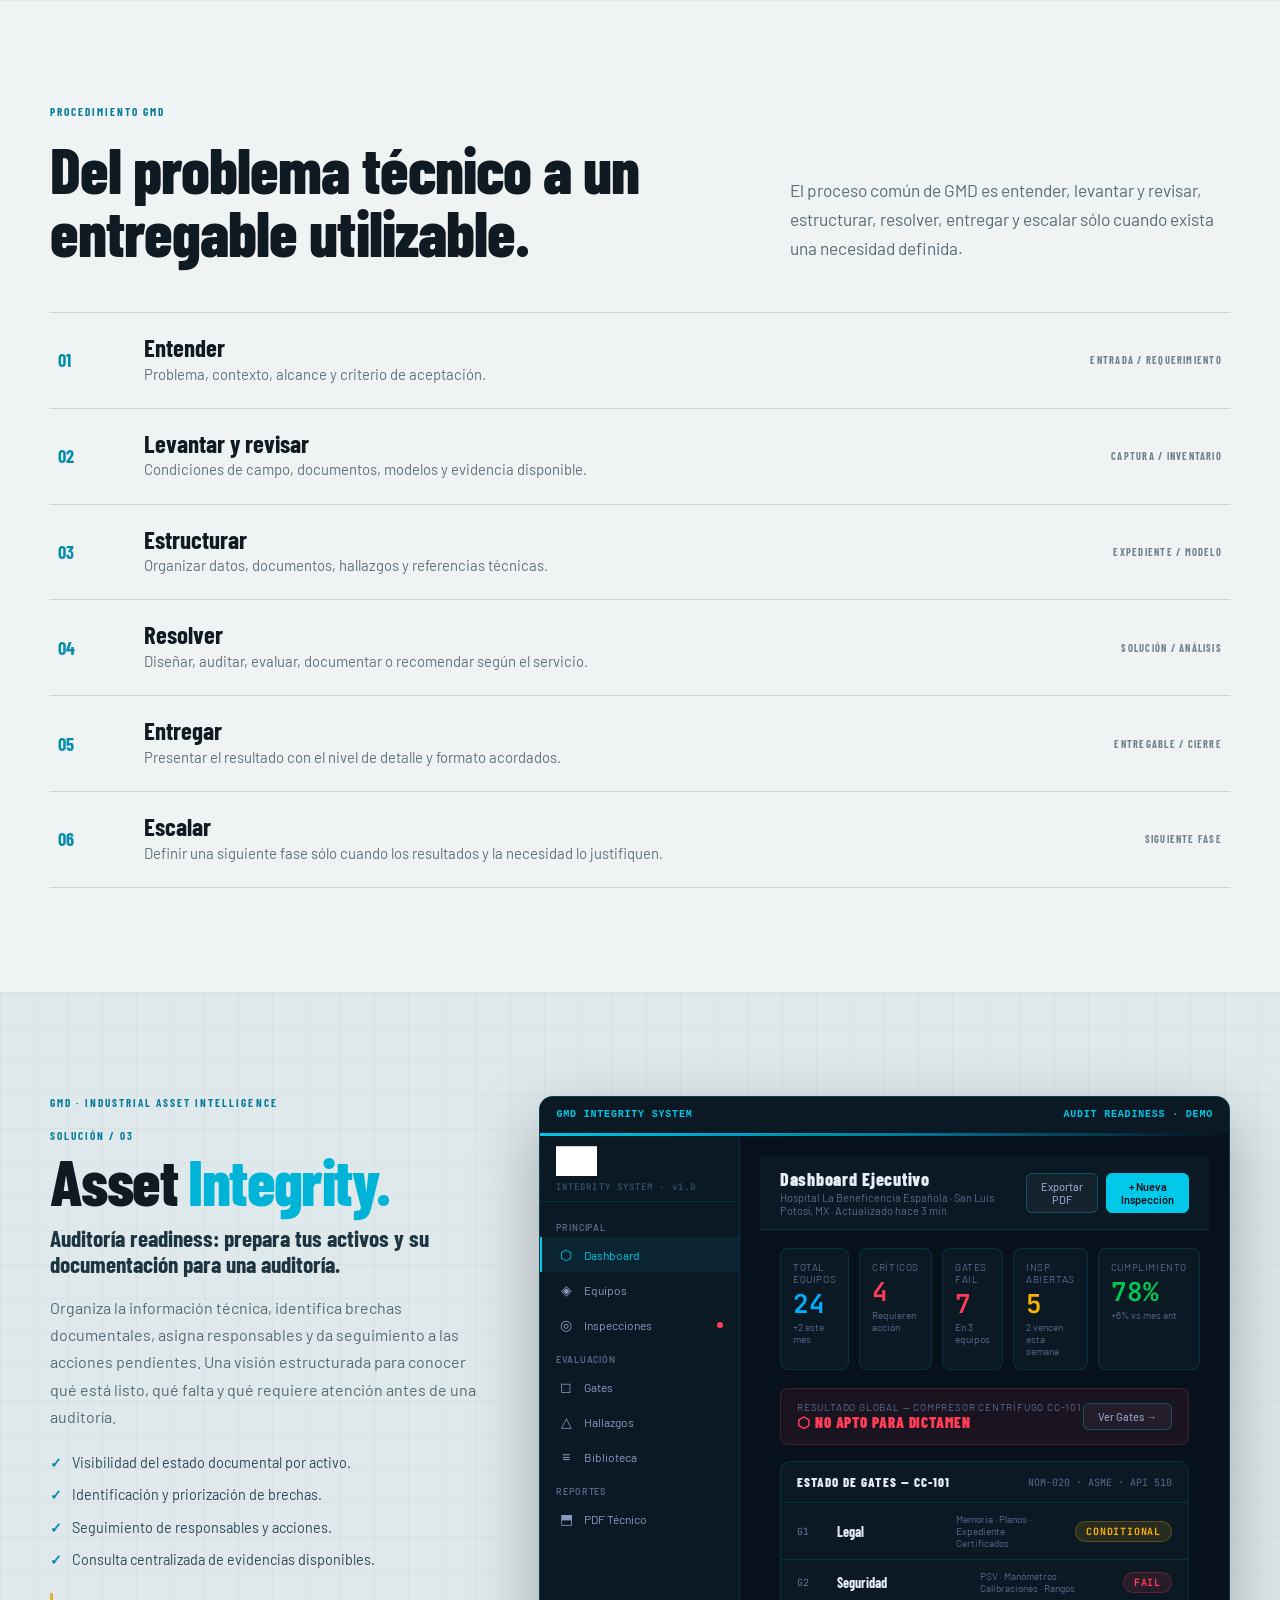
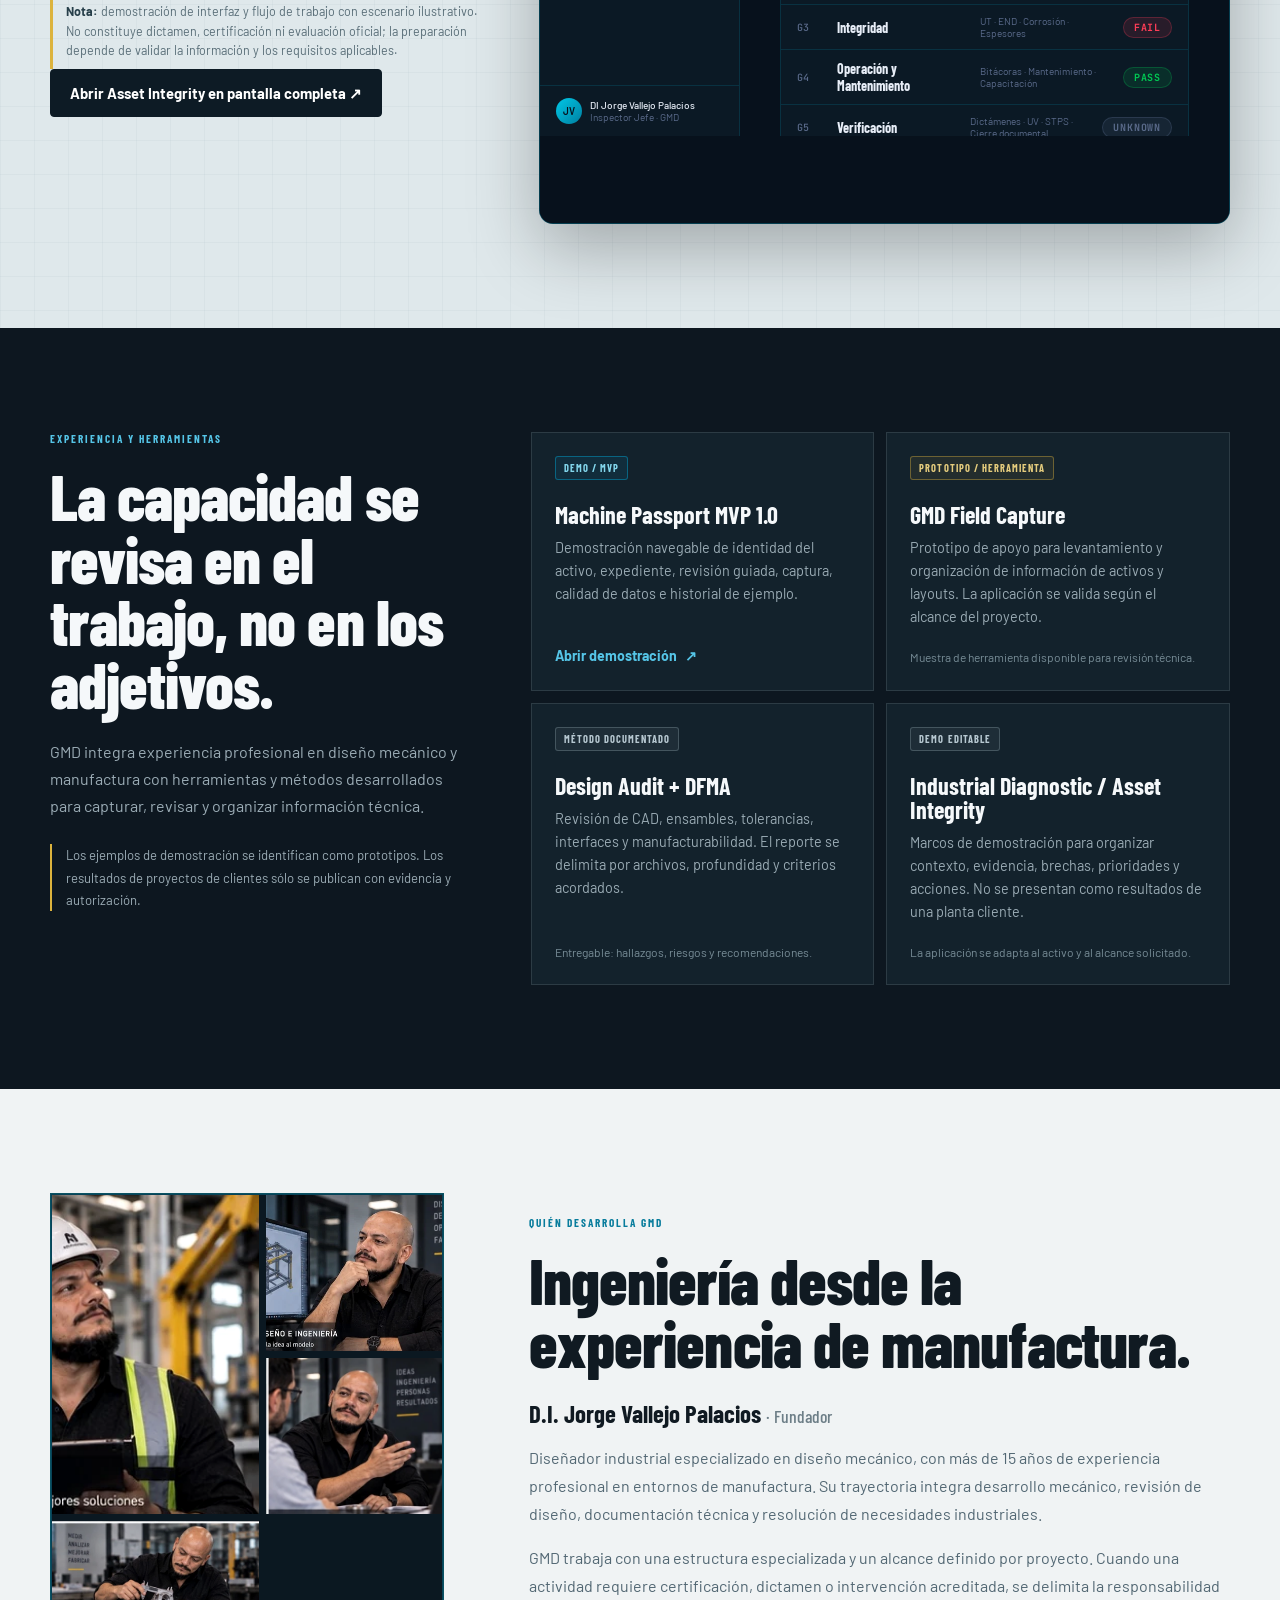
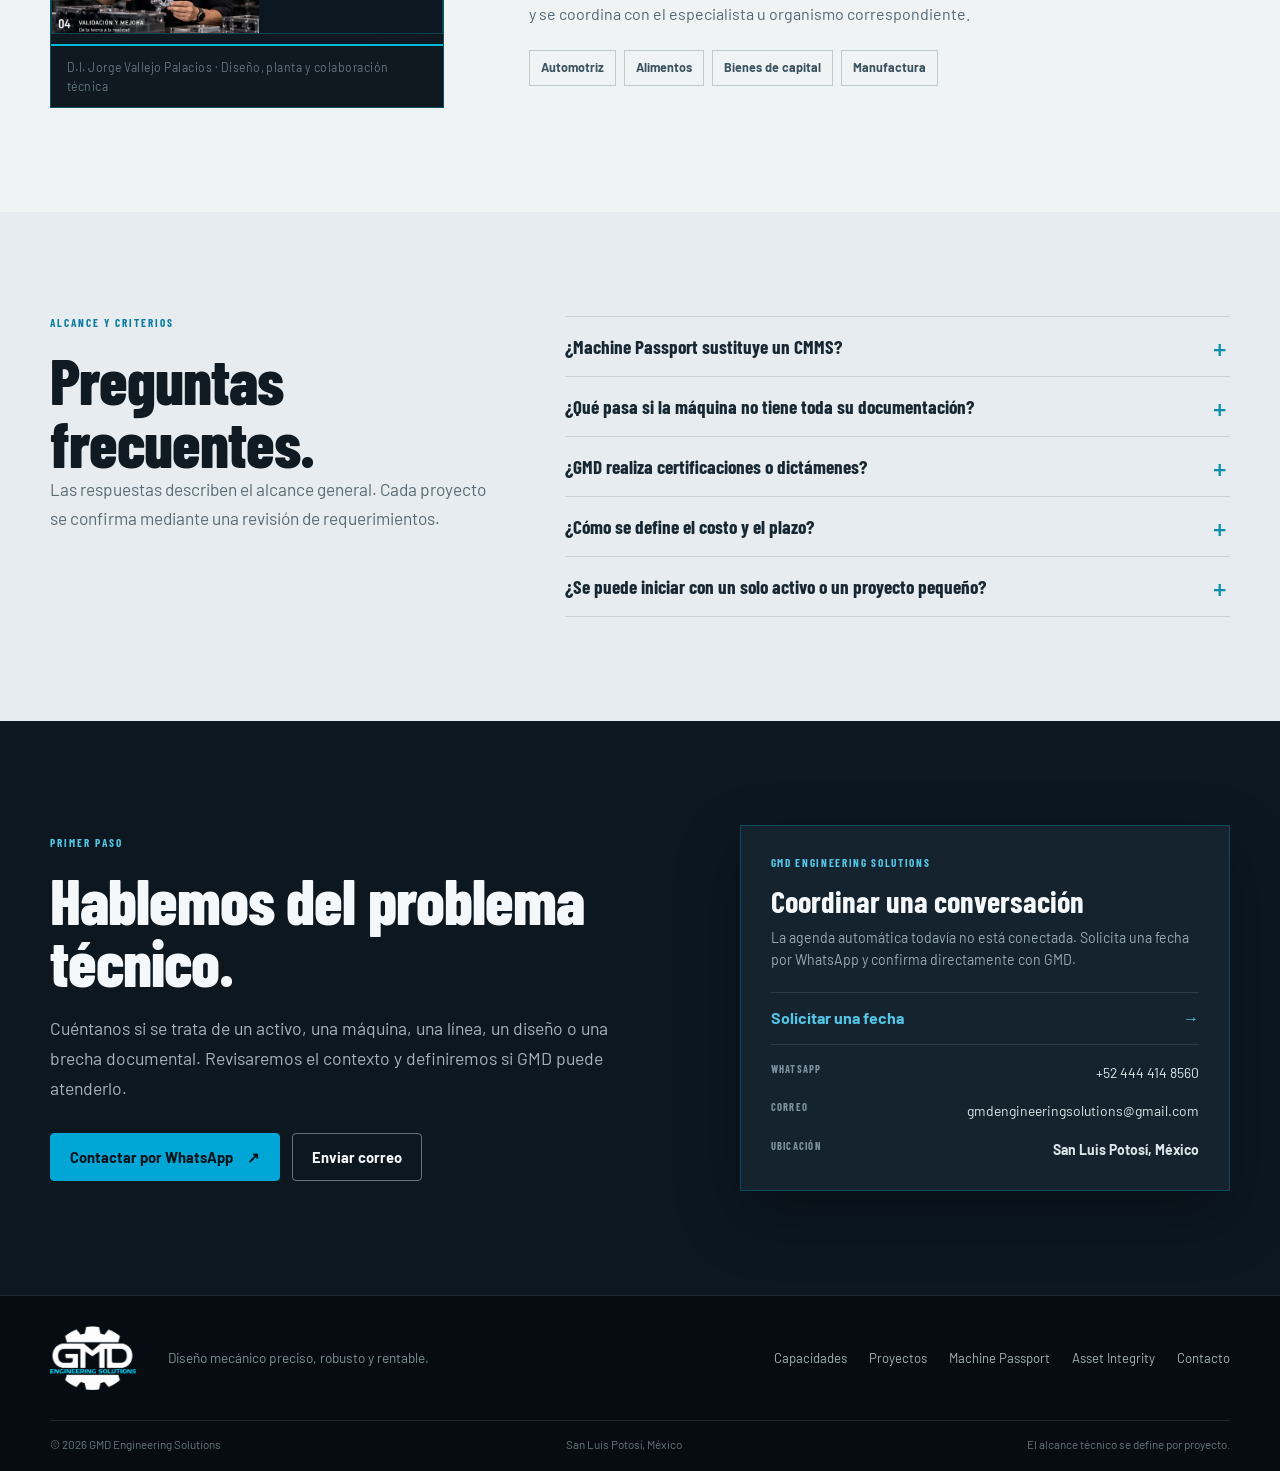
==== commit a139a87f: "Add files via upload" ====
--- a/index.html
+++ b/index.html
@@ -1,2019 +1,441 @@
-<!DOCTYPE html>
-<html lang="es">
+<!doctype html>
+<html lang="es-MX">
 <head>
-<meta charset="UTF-8">
-<meta name="viewport" content="width=device-width, initial-scale=1.0">
-<title>GMD Engineering Solutions · Certeza Técnica</title>
-<link rel="preconnect" href="https://fonts.googleapis.com">
-<link href="https://fonts.googleapis.com/css2?family=Barlow+Condensed:wght@300;400;600;700;800;900&family=Barlow:wght@300;400;500;600;700&family=JetBrains+Mono:wght@400;500&display=swap" rel="stylesheet">
-<style>
-/* ─── TOKENS ─────────────────────────────────────────────────── */
-:root {
-  --cyan: #00B4D8;
-  --cyan-dark: #0284C7;
-  --ink: #0A1628;
-  --ink-mid: #0F1A2E;
-  --ink-light: #162035;
-  --white: #FFFFFF;
-  --silver: #94A3B8;
-  --slate: #64748B;
-  --border: #1E293B;
-  --card-bg: rgba(255,255,255,0.04);
-  --red: #EF4444;
-  --green: #22C55E;
-  --gold: #D4A745;
-  --whatsapp: #25D366;
-  --whatsapp-dark: #1ebe5d;
-}
-
-/* ─── RESET ─────────────────────────────────────────────────── */
-*, *::before, *::after { box-sizing: border-box; margin: 0; padding: 0; }
-html { scroll-behavior: smooth; }
-body {
-  font-family: 'Barlow', sans-serif;
-  background: var(--ink);
-  color: var(--white);
-  overflow-x: hidden;
-  -webkit-font-smoothing: antialiased;
-}
-a { text-decoration: none; color: inherit; }
-img { max-width: 100%; display: block; }
-
-/* ─── SCROLLBAR ─────────────────────────────────────────────── */
-::-webkit-scrollbar { width: 4px; }
-::-webkit-scrollbar-track { background: var(--ink); }
-::-webkit-scrollbar-thumb { background: var(--cyan-dark); border-radius: 2px; }
-
-/* ─── NAV ───────────────────────────────────────────────────── */
-nav {
-  position: fixed;
-  top: 0; left: 0; right: 0;
-  z-index: 1000;
-  display: flex;
-  justify-content: space-between;
-  align-items: center;
-  padding: 0 3rem;
-  height: 68px;
-  background: rgba(10,22,40,0.92);
-  backdrop-filter: blur(12px);
-  border-bottom: 1px solid rgba(0,180,216,0.12);
-  transition: background 0.3s;
-}
-/* logo replaced with image */
-.nav-links {
-  display: flex;
-  gap: 1.8rem;
-  list-style: none;
-}
-.nav-links a {
-  font-size: 0.7rem;
-  font-weight: 600;
-  letter-spacing: 1.5px;
-  text-transform: uppercase;
-  color: rgba(255,255,255,0.5);
-  transition: color 0.2s;
-}
-.nav-links a:hover { color: var(--cyan); }
-.nav-cta {
-  background: var(--cyan);
-  color: var(--ink) !important;
-  padding: 0.4rem 1.2rem;
-  border-radius: 4px;
-  font-weight: 700 !important;
-  font-size: 0.65rem !important;
-  letter-spacing: 1.5px !important;
-  transition: background 0.2s, transform 0.15s !important;
-}
-.nav-cta:hover { background: #00d8dd !important; transform: translateY(-1px); }
-
-/* ─── HERO ──────────────────────────────────────────────────── */
-.hero {
-  min-height: 100vh;
-  display: flex;
-  flex-direction: column;
-  justify-content: center;
-  padding: 8rem 3rem 4rem;
-  position: relative;
-  overflow: hidden;
-  background:
-    radial-gradient(ellipse 60% 50% at 70% 50%, rgba(0,180,216,0.06) 0%, transparent 70%),
-    radial-gradient(ellipse 40% 60% at 20% 80%, rgba(0,180,216,0.03) 0%, transparent 60%),
-    var(--ink);
-}
-.hero::after {
-  content: '';
-  position: absolute;
-  inset: 0;
-  background-image: url('[data-uri]');
-  background-size: 60px 60px;
-  opacity: 0.3;
-  pointer-events: none;
-}
-.hero-grid {
-  display: grid;
-  grid-template-columns: 1fr 380px;
-  gap: 3rem;
-  align-items: center;
-  max-width: 1200px;
-  margin: 0 auto;
-  width: 100%;
-  position: relative;
-  z-index: 2;
-}
-.hero-eyebrow {
-  font-family: 'JetBrains Mono', monospace;
-  font-size: 0.6rem;
-  color: var(--cyan);
-  letter-spacing: 3px;
-  text-transform: uppercase;
-  margin-bottom: 1.2rem;
-  display: flex;
-  align-items: center;
-  gap: 0.8rem;
-}
-.hero-eyebrow::before {
-  content: '';
-  width: 30px;
-  height: 1px;
-  background: var(--cyan);
-}
-.hero-h1 {
-  font-family: 'Barlow Condensed', sans-serif;
-  font-weight: 900;
-  font-size: clamp(2.8rem, 5vw, 4.6rem);
-  line-height: 1.0;
-  text-transform: uppercase;
-  letter-spacing: -0.01em;
-  margin-bottom: 1.2rem;
-}
-.hero-h1 .accent { color: var(--cyan); }
-.hero-sub {
-  font-size: 0.95rem;
-  font-weight: 300;
-  color: rgba(255,255,255,0.55);
-  line-height: 1.7;
-  max-width: 520px;
-  margin-bottom: 2rem;
-}
-.hero-check {
-  display: flex;
-  gap: 1.5rem;
-  flex-wrap: wrap;
-  margin-bottom: 2.5rem;
-}
-.hero-check-item {
-  display: flex;
-  align-items: center;
-  gap: 0.5rem;
-  font-size: 0.75rem;
-  color: rgba(255,255,255,0.4);
-  letter-spacing: 0.5px;
-}
-.hero-check-item::before {
-  content: '✓';
-  color: var(--cyan);
-  font-weight: 700;
-  font-size: 1.1rem;
-}
-.hero-actions {
-  display: flex;
-  gap: 1rem;
-  flex-wrap: wrap;
-  margin-bottom: 2rem;
-}
-.btn-primary {
-  display: inline-flex;
-  align-items: center;
-  gap: 0.5rem;
-  background: var(--cyan);
-  color: var(--ink);
-  font-family: 'Barlow Condensed', sans-serif;
-  font-weight: 700;
-  font-size: 0.8rem;
-  letter-spacing: 2px;
-  text-transform: uppercase;
-  padding: 0.8rem 2rem;
-  border-radius: 4px;
-  border: none;
-  cursor: pointer;
-  transition: background 0.2s, transform 0.15s;
-}
-.btn-primary:hover { background: #00d8dd; transform: translateY(-2px); }
-.btn-secondary {
-  display: inline-flex;
-  align-items: center;
-  gap: 0.5rem;
-  background: transparent;
-  color: rgba(255,255,255,0.7);
-  font-family: 'Barlow Condensed', sans-serif;
-  font-weight: 600;
-  font-size: 0.8rem;
-  letter-spacing: 2px;
-  text-transform: uppercase;
-  padding: 0.8rem 2rem;
-  border-radius: 4px;
-  border: 1px solid rgba(255,255,255,0.15);
-  cursor: pointer;
-  transition: border-color 0.2s, color 0.2s, transform 0.15s;
-}
-.btn-secondary:hover { border-color: var(--cyan); color: var(--cyan); transform: translateY(-2px); }
-.hero-signature {
-  font-size: 0.7rem;
-  color: rgba(255,255,255,0.3);
-  letter-spacing: 0.5px;
-}
-.hero-signature strong { color: rgba(255,255,255,0.6); }
-
-/* PARO COUNTER */
-.paro-card {
-  background: rgba(255,255,255,0.04);
-  backdrop-filter: blur(8px);
-  border: 1px solid var(--border);
-  border-radius: 12px;
-  padding: 1.8rem;
-  position: relative;
-  overflow: hidden;
-}
-.paro-card::before {
-  content: '';
-  position: absolute;
-  top: 0; left: 0; right: 0;
-  height: 3px;
-  background: linear-gradient(90deg, var(--red), transparent);
-}
-.paro-label {
-  font-family: 'JetBrains Mono', monospace;
-  font-size: 0.55rem;
-  color: var(--red);
-  letter-spacing: 2px;
-  text-transform: uppercase;
-  margin-bottom: 0.3rem;
-}
-.paro-sublabel {
-  font-size: 0.65rem;
-  color: rgba(255,255,255,0.3);
-  margin-bottom: 1rem;
-}
-.paro-number {
-  font-family: 'Barlow Condensed', sans-serif;
-  font-weight: 900;
-  font-size: 3.2rem;
-  color: var(--red);
-  line-height: 1;
-  letter-spacing: -1px;
-  font-variant-numeric: tabular-nums;
-}
-.paro-unit {
-  font-size: 0.65rem;
-  color: rgba(255,255,255,0.3);
-  letter-spacing: 1px;
-  text-transform: uppercase;
-  margin: 0.2rem 0 1rem;
-}
-.paro-desc {
-  font-size: 0.7rem;
-  color: rgba(255,255,255,0.35);
-  line-height: 1.6;
-  border-top: 1px solid rgba(255,255,255,0.06);
-  padding-top: 0.8rem;
-}
-.paro-desc strong { color: var(--cyan); }
-.paro-reset {
-  font-family: 'JetBrains Mono', monospace;
-  font-size: 0.55rem;
-  color: rgba(255,255,255,0.2);
-  margin-top: 0.6rem;
-  cursor: pointer;
-  transition: color 0.2s;
-}
-.paro-reset:hover { color: var(--cyan); }
-
-/* ─── SECTION WRAPPER ──────────────────────────────────────── */
-.section {
-  padding: 5rem 3rem;
-  max-width: 1200px;
-  margin: 0 auto;
-}
-.section-eyebrow {
-  font-family: 'JetBrains Mono', monospace;
-  font-size: 0.6rem;
-  color: var(--cyan);
-  letter-spacing: 3px;
-  text-transform: uppercase;
-  margin-bottom: 0.8rem;
-  display: flex;
-  align-items: center;
-  gap: 0.8rem;
-}
-.section-eyebrow::before {
-  content: '';
-  width: 20px;
-  height: 1px;
-  background: var(--cyan);
-}
-.section-h2 {
-  font-family: 'Barlow Condensed', sans-serif;
-  font-weight: 900;
-  font-size: clamp(2rem, 3.5vw, 3rem);
-  text-transform: uppercase;
-  line-height: 1.05;
-  margin-bottom: 1rem;
-}
-.section-h2 .accent { color: var(--cyan); }
-.section-lead {
-  font-size: 0.9rem;
-  color: rgba(255,255,255,0.45);
-  line-height: 1.7;
-  max-width: 640px;
-  margin-bottom: 2.5rem;
-}
-
-.bg-mid { background: var(--ink-mid); }
-.bg-light { background: var(--ink-light); }
-
-/* ─── PROBLEM SECTION ──────────────────────────────────────── */
-.problem-grid {
-  display: grid;
-  grid-template-columns: 1fr 1fr;
-  gap: 1.5rem;
-  margin-top: 1.5rem;
-}
-.problem-item {
-  display: flex;
-  align-items: flex-start;
-  gap: 0.8rem;
-  padding: 0.8rem 1rem;
-  background: rgba(255,255,255,0.02);
-  border-left: 2px solid var(--cyan);
-  border-radius: 0 6px 6px 0;
-  font-size: 0.85rem;
-  color: rgba(255,255,255,0.6);
-  line-height: 1.5;
-}
-.problem-item::before {
-  content: '⚠';
-  font-size: 1rem;
-  flex-shrink: 0;
-  color: var(--red);
-}
-.problem-stats {
-  display: flex;
-  gap: 2rem;
-  margin-top: 2rem;
-  padding: 1.2rem 1.5rem;
-  background: rgba(0,180,216,0.06);
-  border: 1px solid rgba(0,180,216,0.12);
-  border-radius: 8px;
-}
-.problem-stat {
-  font-family: 'Barlow Condensed', sans-serif;
-  font-weight: 900;
-  font-size: 2rem;
-  color: var(--cyan);
-  line-height: 1;
-}
-.problem-stat small {
-  display: block;
-  font-family: 'Barlow', sans-serif;
-  font-weight: 400;
-  font-size: 0.7rem;
-  color: rgba(255,255,255,0.4);
-  letter-spacing: 0.5px;
-}
-
-/* ─── METODO ────────────────────────────────────────────────── */
-.metodo-grid {
-  display: grid;
-  grid-template-columns: repeat(4, 1fr);
-  gap: 1px;
-  background: rgba(255,255,255,0.06);
-  border: 1px solid rgba(255,255,255,0.06);
-  margin-top: 2rem;
-}
-.metodo-step {
-  background: var(--ink);
-  padding: 2rem 1.5rem;
-  position: relative;
-  transition: background 0.25s;
-}
-.metodo-step:hover { background: var(--ink-mid); }
-.step-num {
-  font-family: 'Barlow Condensed', sans-serif;
-  font-weight: 900;
-  font-size: 3.5rem;
-  color: rgba(0,180,216,0.08);
-  line-height: 1;
-  position: absolute;
-  top: 0.8rem;
-  right: 1.2rem;
-}
-.step-phase {
-  font-family: 'JetBrains Mono', monospace;
-  font-size: 0.55rem;
-  color: var(--cyan);
-  letter-spacing: 2px;
-  text-transform: uppercase;
-  margin-bottom: 0.6rem;
-}
-.step-title {
-  font-family: 'Barlow Condensed', sans-serif;
-  font-weight: 700;
-  font-size: 1.2rem;
-  text-transform: uppercase;
-  margin-bottom: 0.6rem;
-  line-height: 1.2;
-}
-.step-desc {
-  font-size: 0.78rem;
-  color: rgba(255,255,255,0.4);
-  line-height: 1.6;
-  margin-bottom: 0.8rem;
-}
-.step-tool {
-  font-family: 'JetBrains Mono', monospace;
-  font-size: 0.55rem;
-  color: rgba(0,180,216,0.5);
-  letter-spacing: 1px;
-}
-
-/* ─── SERVICIOS ────────────────────────────────────────────── */
-.servicios-grid {
-  display: grid;
-  grid-template-columns: repeat(2, 1fr);
-  gap: 1.5rem;
-  margin-top: 2rem;
-}
-.servicio-card {
-  background: rgba(255,255,255,0.03);
-  border: 1px solid var(--border);
-  border-radius: 12px;
-  padding: 1.8rem 1.8rem 1.5rem;
-  transition: all 0.3s ease;
-  display: flex;
-  flex-direction: column;
-}
-.servicio-card:hover {
-  border-color: var(--cyan);
-  transform: translateY(-4px);
-  box-shadow: 0 8px 30px rgba(0,180,216,0.08);
-  background: rgba(0,180,216,0.04);
-}
-.servicio-card.featured {
-  border-color: var(--gold);
-  background: rgba(212,167,69,0.06);
-}
-.servicio-card.featured::before {
-  content: '★ PRODUCTO DE ENTRADA';
-  font-family: 'JetBrains Mono', monospace;
-  font-size: 0.5rem;
-  color: var(--gold);
-  letter-spacing: 2px;
-  background: rgba(212,167,69,0.12);
-  padding: 0.2rem 0.6rem;
-  border-radius: 3px;
-  align-self: flex-start;
-  margin-bottom: 0.8rem;
-}
-.servicio-icon { font-size: 2rem; margin-bottom: 0.6rem; }
-.servicio-name {
-  font-family: 'Barlow Condensed', sans-serif;
-  font-weight: 700;
-  font-size: 1.2rem;
-  text-transform: uppercase;
-  letter-spacing: 0.5px;
-  margin-bottom: 0.4rem;
-}
-.servicio-desc {
-  font-size: 0.8rem;
-  color: rgba(255,255,255,0.45);
-  line-height: 1.6;
-  flex-grow: 1;
-  margin-bottom: 1rem;
-}
-.servicio-cta {
-  color: var(--cyan);
-  font-weight: 600;
-  font-size: 0.75rem;
-  letter-spacing: 1px;
-  text-transform: uppercase;
-  transition: all 0.2s;
-  display: inline-flex;
-  align-items: center;
-  gap: 0.4rem;
-}
-.servicio-cta::after {
-  content: '→';
-  transition: transform 0.2s;
-}
-.servicio-cta:hover::after { transform: translateX(4px); }
-.servicio-cta:hover { color: var(--white); }
-
-/* ─── KPIS ──────────────────────────────────────────────────── */
-.kpi-grid {
-  display: grid;
-  grid-template-columns: repeat(3, 1fr);
-  gap: 2rem;
-  margin-top: 2rem;
-}
-.kpi-item {
-  text-align: center;
-  padding: 1.5rem 1rem;
-  background: rgba(255,255,255,0.02);
-  border-radius: 10px;
-  border: 1px solid rgba(255,255,255,0.04);
-}
-.kpi-number {
-  font-family: 'Barlow Condensed', sans-serif;
-  font-weight: 900;
-  font-size: 3.2rem;
-  line-height: 1;
-  letter-spacing: -1px;
-}
-.kpi-number.cyan { color: var(--cyan); }
-.kpi-number.white { color: var(--white); }
-.kpi-label {
-  font-size: 0.7rem;
-  color: rgba(255,255,255,0.4);
-  text-transform: uppercase;
-  letter-spacing: 1px;
-  margin-top: 0.4rem;
-}
-.kpi-case {
-  margin-top: 2.5rem;
-  padding: 1.2rem 1.5rem;
-  background: rgba(0,180,216,0.06);
-  border: 1px solid rgba(0,180,216,0.12);
-  border-radius: 8px;
-  font-size: 0.8rem;
-  color: rgba(255,255,255,0.5);
-  line-height: 1.6;
-}
-.kpi-case strong { color: var(--white); }
-.kpi-case .highlight { color: var(--cyan); }
-
-/* ─── MACHINE PASSPORT EXAMPLE (FULL WIDTH) ───────────────── */
-#passport-demo {
-  max-width: 100% !important;
-  padding: 3rem 0 2rem !important;
-  width: 100%;
-}
-#passport-demo .mp-iframe-wrap {
-  border-radius: 0 !important;
-  border-left: none !important;
-  border-right: none !important;
-  width: 100%;
-}
-#passport-demo .section-eyebrow,
-#passport-demo .section-h2,
-#passport-demo .section-lead,
-#passport-demo .mp-note {
-  padding: 0 3rem;
-}
-@media (max-width: 768px) {
-  #passport-demo .section-eyebrow,
-  #passport-demo .section-h2,
-  #passport-demo .section-lead,
-  #passport-demo .mp-note {
-    padding: 0 1.2rem;
-  }
-}
-.mp-iframe-wrap {
-  border: 1px solid var(--border);
-  overflow: hidden;
-  box-shadow: 0 20px 60px rgba(0,0,0,0.4);
-  background: #0A1520;
-  width: 100%;
-}
-.mp-iframe-wrap iframe {
-  width: 100%;
-  height: 920px;
-  border: 0;
-  display: block;
-  overflow: hidden;
-}
-@media (max-width: 768px) {
-  .mp-iframe-wrap iframe { height: 1100px; }
-}
-@media (max-width: 480px) {
-  .mp-iframe-wrap iframe { height: 1000px; }
-}
-
-/* ─── DIFERENCIADORES ──────────────────────────────────────── */
-.diff-grid {
-  display: grid;
-  grid-template-columns: repeat(3, 1fr);
-  gap: 1.5rem;
-  margin-top: 2rem;
-}
-.diff-card {
-  background: rgba(255,255,255,0.03);
-  border-left: 4px solid var(--cyan);
-  padding: 1.5rem;
-  border-radius: 0 8px 8px 0;
-}
-.diff-card .vs {
-  font-size: 0.6rem;
-  font-weight: 600;
-  color: rgba(255,255,255,0.3);
-  text-transform: uppercase;
-  letter-spacing: 1px;
-  margin-bottom: 0.4rem;
-}
-.diff-card .vs span { color: var(--gold); }
-.diff-card h4 {
-  font-size: 1rem;
-  font-weight: 700;
-  margin-bottom: 0.5rem;
-}
-.diff-card p {
-  font-size: 0.78rem;
-  color: rgba(255,255,255,0.45);
-  line-height: 1.6;
-}
-.diff-rule {
-  margin-top: 2rem;
-  padding: 1.2rem 1.5rem;
-  background: rgba(212,167,69,0.06);
-  border: 1px solid rgba(212,167,69,0.15);
-  border-radius: 8px;
-  font-size: 0.8rem;
-  color: rgba(255,255,255,0.5);
-  line-height: 1.6;
-}
-.diff-rule strong { color: var(--gold); }
-
-/* ─── ASSET INTEGRITY DASHBOARD ───────────────────────────── */
-.ai-grid {
-  display: grid;
-  grid-template-columns: 1.1fr 0.9fr;
-  gap: 2rem;
-  margin-top: 2rem;
-}
-.ai-dashboard {
-  background: var(--ink-light);
-  border: 1px solid var(--border);
-  border-radius: 12px;
-  overflow: hidden;
-}
-.ai-top {
-  padding: 1.2rem 1.5rem;
-  border-bottom: 1px solid var(--border);
-  display: flex;
-  justify-content: space-between;
-  align-items: center;
-  flex-wrap: wrap;
-  gap: 1rem;
-}
-.ai-score-wrap { display: flex; align-items: center; gap: 1rem; }
-.ai-score {
-  font-family: 'Barlow Condensed', sans-serif;
-  font-weight: 900;
-  font-size: 2.8rem;
-  color: var(--gold);
-  line-height: 1;
-}
-.ai-score-label { font-size: 0.6rem; color: rgba(255,255,255,0.3); text-transform: uppercase; letter-spacing: 1px; }
-.ai-status {
-  font-size: 0.6rem;
-  font-weight: 700;
-  letter-spacing: 1px;
-  text-transform: uppercase;
-  padding: 0.3rem 0.7rem;
-  border-radius: 4px;
-  background: rgba(245,158,11,0.12);
-  color: #F59E0B;
-  border: 1px solid rgba(245,158,11,0.2);
-}
-.ai-body { padding: 1.2rem 1.5rem; }
-.ai-progress { height: 6px; background: rgba(255,255,255,0.06); border-radius: 4px; overflow: hidden; margin-bottom: 1.2rem; }
-.ai-progress-fill { height: 100%; width: 72%; background: linear-gradient(90deg, var(--cyan), var(--cyan-dark)); border-radius: 4px; }
-.ai-kpis {
-  display: grid;
-  grid-template-columns: repeat(3, 1fr);
-  gap: 0.6rem;
-  margin-bottom: 1.2rem;
-}
-.ai-kpi {
-  background: rgba(255,255,255,0.03);
-  padding: 0.6rem;
-  border-radius: 6px;
-  text-align: center;
-}
-.ai-kpi b { display: block; font-family: 'Barlow Condensed', sans-serif; font-size: 1.4rem; }
-.ai-kpi span { font-size: 0.55rem; color: rgba(255,255,255,0.3); text-transform: uppercase; letter-spacing: 0.5px; }
-.ai-kpi.green b { color: var(--green); }
-.ai-kpi.warn b { color: #F59E0B; }
-.ai-kpi.red b { color: var(--red); }
-
-.ai-critical {
-  border: 1px solid rgba(239,68,68,0.15);
-  border-radius: 8px;
-  overflow: hidden;
-  margin-bottom: 1rem;
-}
-.ai-critical-head {
-  padding: 0.5rem 0.8rem;
-  background: rgba(239,68,68,0.05);
-  border-bottom: 1px solid rgba(239,68,68,0.1);
-  font-size: 0.6rem;
-  font-weight: 700;
-  color: var(--red);
-  letter-spacing: 1.5px;
-  text-transform: uppercase;
-}
-.ai-asset {
-  padding: 0.8rem;
-  border-bottom: 1px solid rgba(255,255,255,0.04);
-}
-.ai-asset:last-child { border-bottom: 0; }
-.ai-asset-main {
-  display: flex;
-  justify-content: space-between;
-  gap: 0.8rem;
-  font-size: 0.8rem;
-}
-.ai-asset-name { font-weight: 600; }
-.ai-asset-pct { font-family: 'JetBrains Mono', monospace; font-size: 0.7rem; color: var(--red); }
-.ai-asset-pct.warn { color: #F59E0B; }
-.ai-gap {
-  font-size: 0.7rem;
-  color: rgba(255,255,255,0.4);
-  margin-top: 0.3rem;
-  line-height: 1.5;
-}
-.ai-gap strong { color: var(--white); }
-.ai-tags { display: flex; gap: 0.4rem; flex-wrap: wrap; margin-top: 0.5rem; }
-.ai-tag {
-  font-size: 0.5rem;
-  padding: 0.15rem 0.4rem;
-  border-radius: 3px;
-  border: 1px solid rgba(255,255,255,0.08);
-  color: rgba(255,255,255,0.5);
-}
-.ai-tag.gmd { color: var(--cyan); border-color: rgba(0,180,216,0.2); background: rgba(0,180,216,0.05); }
-.ai-tag.third { color: #7DD3FC; border-color: rgba(125,211,252,0.15); }
-
-.ai-explain {
-  background: rgba(0,180,216,0.04);
-  border: 1px solid rgba(0,180,216,0.12);
-  border-radius: 8px;
-  padding: 0.8rem 1rem;
-}
-.ai-explain-title {
-  font-size: 0.6rem;
-  font-weight: 700;
-  color: var(--cyan);
-  letter-spacing: 1px;
-  text-transform: uppercase;
-  margin-bottom: 0.3rem;
-}
-.ai-explain p {
-  font-size: 0.7rem;
-  color: rgba(255,255,255,0.45);
-  line-height: 1.6;
-}
-.ai-explain strong { color: var(--white); }
-
-.ai-chain { display: flex; flex-direction: column; gap: 0.8rem; }
-.ai-chain-step {
-  display: grid;
-  grid-template-columns: 36px 1fr;
-  gap: 0.8rem;
-  align-items: start;
-}
-.ai-chain-num {
-  width: 32px;
-  height: 32px;
-  border-radius: 50%;
-  border: 1px solid rgba(0,180,216,0.3);
-  display: flex;
-  align-items: center;
-  justify-content: center;
-  font-family: 'JetBrains Mono', monospace;
-  font-size: 0.6rem;
-  color: var(--cyan);
-  background: rgba(0,180,216,0.05);
-}
-.ai-chain h4 {
-  font-family: 'Barlow Condensed', sans-serif;
-  font-size: 0.95rem;
-  text-transform: uppercase;
-}
-.ai-chain p {
-  font-size: 0.7rem;
-  color: rgba(255,255,255,0.4);
-  line-height: 1.6;
-}
-.ai-owner {
-  display: inline-block;
-  margin-top: 0.2rem;
-  font-size: 0.55rem;
-  letter-spacing: 1px;
-  text-transform: uppercase;
-  padding: 0.15rem 0.4rem;
-  border-radius: 3px;
-  background: rgba(255,255,255,0.04);
-  color: rgba(255,255,255,0.3);
-}
-.ai-cta-box {
-  margin-top: 1.2rem;
-  padding: 0.8rem 1rem;
-  border-left: 3px solid var(--gold);
-  background: rgba(212,167,69,0.05);
-  font-size: 0.7rem;
-  color: rgba(255,255,255,0.45);
-  line-height: 1.6;
-}
-.ai-cta-box strong { color: var(--gold); }
-
-/* ─── CIERRE ────────────────────────────────────────────────── */
-.cierre {
-  text-align: center;
-  padding: 5rem 3rem;
-  background:
-    radial-gradient(ellipse 60% 40% at 50% 60%, rgba(0,180,216,0.06) 0%, transparent 70%),
-    var(--ink);
-}
-.cierre-inner {
-  max-width: 800px;
-  margin: 0 auto;
-}
-.cierre-h2 {
-  font-family: 'Barlow Condensed', sans-serif;
-  font-weight: 900;
-  font-size: clamp(2.2rem, 4vw, 3.4rem);
-  text-transform: uppercase;
-  line-height: 1.05;
-  margin-bottom: 1rem;
-}
-.cierre-h2 .accent { color: var(--cyan); }
-.cierre-sub {
-  font-size: 0.95rem;
-  color: rgba(255,255,255,0.45);
-  line-height: 1.7;
-  max-width: 600px;
-  margin: 0 auto 1.5rem;
-}
-.cierre-frase {
-  padding: 1rem 1.5rem;
-  background: rgba(0,180,216,0.06);
-  border-left: 4px solid var(--cyan);
-  border-radius: 0 8px 8px 0;
-  font-size: 0.85rem;
-  font-style: italic;
-  color: var(--cyan);
-  font-weight: 600;
-  max-width: 600px;
-  margin: 0 auto 2rem;
-}
-.cierre-actions {
-  display: flex;
-  gap: 1rem;
-  justify-content: center;
-  flex-wrap: wrap;
-}
-
-/* ─── WHATSAPP BUTTON ──────────────────────────────────────── */
-.btn-whatsapp {
-  display: inline-flex;
-  align-items: center;
-  gap: 0.7rem;
-  background: var(--whatsapp);
-  color: #FFFFFF;
-  font-family: 'Barlow Condensed', sans-serif;
-  font-weight: 700;
-  font-size: 0.9rem;
-  letter-spacing: 2px;
-  text-transform: uppercase;
-  padding: 1rem 2.5rem;
-  border-radius: 50px;
-  border: none;
-  cursor: pointer;
-  transition: background 0.2s, transform 0.15s;
-  text-decoration: none;
-  box-shadow: 0 4px 15px rgba(37, 211, 102, 0.3);
-}
-.btn-whatsapp:hover {
-  background: var(--whatsapp-dark);
-  transform: translateY(-2px);
-  box-shadow: 0 6px 25px rgba(37, 211, 102, 0.4);
-}
-.btn-whatsapp svg {
-  width: 24px;
-  height: 24px;
-  fill: currentColor;
-}
-
-/* ─── FOOTER ────────────────────────────────────────────────── */
-footer {
-  background: #060C16;
-  border-top: 1px solid rgba(255,255,255,0.05);
-  padding: 2rem 3rem;
-}
-.footer-inner {
-  max-width: 1200px;
-  margin: 0 auto;
-  display: grid;
-  grid-template-columns: 1fr auto auto;
-  gap: 2rem;
-  align-items: start;
-}
-.footer-logo {
-  font-family: 'Barlow Condensed', sans-serif;
-  font-weight: 900;
-  font-size: 1.6rem;
-  letter-spacing: 3px;
-  color: var(--white);
-}
-.footer-logo span { color: var(--cyan); }
-.footer-tagline {
-  font-size: 0.75rem;
-  color: rgba(255,255,255,0.3);
-  line-height: 1.6;
-  max-width: 280px;
-}
-.footer-col-title {
-  font-size: 0.6rem;
-  font-weight: 700;
-  letter-spacing: 2px;
-  text-transform: uppercase;
-  color: rgba(255,255,255,0.3);
-  margin-bottom: 0.8rem;
-}
-.footer-links {
-  list-style: none;
-  display: flex;
-  flex-direction: column;
-  gap: 0.4rem;
-}
-.footer-links a {
-  font-size: 0.75rem;
-  color: rgba(255,255,255,0.35);
-  transition: color 0.2s;
-}
-.footer-links a:hover { color: var(--cyan); }
-.footer-bottom {
-  max-width: 1200px;
-  margin: 0 auto;
-  padding: 1rem 3rem 0;
-  border-top: 1px solid rgba(255,255,255,0.04);
-  display: flex;
-  justify-content: space-between;
-  font-size: 0.6rem;
-  color: rgba(255,255,255,0.2);
-}
-
-/* ─── RESPONSIVE ───────────────────────────────────────────── */
-@media (max-width: 1024px) {
-  .hero-grid { grid-template-columns: 1fr; gap: 2rem; }
-  .metodo-grid { grid-template-columns: 1fr 1fr; }
-  .diff-grid { grid-template-columns: 1fr 1fr; }
-  .ai-grid { grid-template-columns: 1fr; }
-}
-@media (max-width: 768px) {
-  nav { padding: 0 1.2rem; }
-  .nav-links { display: none; }
-  .hero { padding: 6rem 1.2rem 3rem; }
-  .section { padding: 3rem 1.2rem; }
-  .problem-grid { grid-template-columns: 1fr; }
-  .servicios-grid { grid-template-columns: 1fr; }
-  .kpi-grid { grid-template-columns: 1fr 1fr; }
-  .metodo-grid { grid-template-columns: 1fr; }
-  .diff-grid { grid-template-columns: 1fr; }
-  .footer-inner { grid-template-columns: 1fr; gap: 1.5rem; }
-  .cierre { padding: 3rem 1.2rem; }
-  .paro-card { margin-top: 1rem; }
-}
-@media (max-width: 480px) {
-  .kpi-grid { grid-template-columns: 1fr; }
-  .ai-kpis { grid-template-columns: 1fr 1fr; }
-  .hero-h1 { font-size: 2.2rem; }
-}
-
-/* ─── ANIMACIONES ──────────────────────────────────────────── */
-.fade-up {
-  opacity: 0;
-  transform: translateY(24px);
-  animation: fadeUp 0.7s ease forwards;
-}
-@keyframes fadeUp {
-  to { opacity: 1; transform: translateY(0); }
-}
-.delay-1 { animation-delay: 0.1s; }
-.delay-2 { animation-delay: 0.2s; }
-.delay-3 { animation-delay: 0.35s; }
-
-/* ─── IMÁGENES / MATERIALES (agregado) ───────────────────────── */
-.hero { background:
-  radial-gradient(ellipse 60% 50% at 70% 50%, rgba(0,180,216,0.10) 0%, transparent 70%),
-  linear-gradient(180deg, rgba(10,22,40,0.80) 0%, rgba(10,22,40,0.94) 100%),
-  url('img/banner-gmd.webp') center/cover no-repeat, var(--ink); }
-.flyer-grid { display:grid; grid-template-columns:repeat(4,1fr); gap:1.2rem; margin-top:2.5rem; }
-.flyer { display:block; border:1px solid rgba(0,180,216,0.18); border-radius:8px; overflow:hidden; background:var(--ink-light); cursor:zoom-in; transition:transform .2s,border-color .2s; }
-.flyer:hover { transform:translateY(-4px); border-color:var(--cyan); }
-.flyer img { width:100%; height:auto; }
-.flyer figcaption { padding:.7rem .9rem; font-family:'Barlow Condensed',sans-serif; font-weight:700; font-size:.85rem; letter-spacing:1.5px; text-transform:uppercase; color:var(--cyan); }
-.wide-shot { margin-top:2rem; border:1px solid rgba(0,180,216,0.18); border-radius:8px; overflow:hidden; }
-.wide-shot img { width:100%; height:auto; }
-.plaque { display:grid; grid-template-columns:260px 1fr; gap:2.5rem; align-items:center; max-width:900px; margin:3rem auto 0; padding:0 1.5rem; }
-.plaque img { border-radius:10px; border:1px solid rgba(0,180,216,0.25); box-shadow:0 10px 40px rgba(0,0,0,.5); }
-.plaque h3 { font-family:'Barlow Condensed',sans-serif; font-size:1.8rem; text-transform:uppercase; margin-bottom:.6rem; }
-.plaque h3 span { color:var(--cyan); }
-.plaque p { color:rgba(255,255,255,.55); line-height:1.7; font-size:.95rem; }
-.founder { display:grid; grid-template-columns:1.3fr 1fr; gap:2.5rem; align-items:center; margin-top:2rem; }
-.founder img { width:100%; height:auto; border-radius:8px; border:1px solid rgba(0,180,216,0.18); }
-.founder p { color:rgba(255,255,255,.6); line-height:1.8; margin-bottom:1rem; }
-.founder strong { color:var(--cyan); }
-.lightbox { position:fixed; inset:0; z-index:2000; display:none; align-items:center; justify-content:center; background:rgba(5,10,20,.94); padding:1.5rem; cursor:zoom-out; }
-.lightbox.open { display:flex; }
-.lightbox img { max-width:100%; max-height:100%; width:auto; border-radius:6px; }
-@media (max-width:900px){ .flyer-grid{grid-template-columns:repeat(2,1fr);} .plaque,.founder{grid-template-columns:1fr;} .plaque img{max-width:260px;margin:0 auto;} }
-@media (max-width:520px){ .flyer-grid{grid-template-columns:1fr;} }
-</style>
+  <meta charset="utf-8">
+  <meta name="viewport" content="width=device-width, initial-scale=1">
+  <meta name="theme-color" content="#0a1118">
+  <title>GMD Engineering Solutions | Ingeniería mecánica e información técnica industrial</title>
+  <meta name="description" content="GMD desarrolla ingeniería mecánica, diagnóstico industrial, Machine Passport y soluciones de integridad documental para activos de manufactura. San Luis Potosí, México.">
+  <meta property="og:type" content="website">
+  <meta property="og:title" content="GMD Engineering Solutions">
+  <meta property="og:description" content="Ingeniería mecánica, diagnóstico industrial e información técnica para activos industriales.">
+  <meta property="og:image" content="assets/img/machine-passport-plate-real-front.webp">
+  <script>document.documentElement.classList.add("js");</script>
+  <link rel="icon" href="assets/icons/favicon.svg" type="image/svg+xml">
+  <link rel="preconnect" href="https://fonts.googleapis.com">
+  <link rel="preconnect" href="https://fonts.gstatic.com" crossorigin>
+  <link href="https://fonts.googleapis.com/css2?family=Barlow+Condensed:wght@500;600;700;800;900&family=Barlow:wght@400;500;600;700&display=swap" rel="stylesheet">
+  <link rel="stylesheet" href="css/tokens.css">
+  <link rel="stylesheet" href="css/base.css">
+  <link rel="stylesheet" href="css/components.css">
+  <link rel="stylesheet" href="css/sections.css">
 </head>
 <body>
-
-<!-- ─── NAV ─────────────────────────────────────────────────── -->
-<nav>
-  <a href="#inicio" style="display:flex;align-items:center;"><img src="[data-uri]" alt="GMD Engineering Solutions" style="height:44px;width:auto;display:block;" /></a>
-  <ul class="nav-links">
-    <li><a href="#problema">Problema</a></li>
-    <li><a href="#metodo">Método</a></li>
-    <li><a href="#servicios">Servicios</a></li>
-    <li><a href="#kpis">KPIs</a></li>
-    <li><a href="#passport-demo">Machine Passport</a></li>
-    <li><a href="#diferenciadores">Diferenciadores</a></li>
-    <li><a href="#asset-integrity">Asset Integrity</a></li>
-    <li><a href="#contacto" class="nav-cta">Solicitar diagnóstico</a></li>
-  </ul>
-</nav>
-
-<!-- ─── HERO ─────────────────────────────────────────────────── -->
-<section class="hero" id="inicio">
-  <div class="hero-grid">
-    <div>
-      <div class="hero-eyebrow fade-up">Cluster automotriz SLP · 2026</div>
-      <h1 class="hero-h1 fade-up delay-1">
-        Transformamos información en <span class="accent">certeza técnica</span>.
-      </h1>
-      <p class="hero-sub fade-up delay-2">
-        15+ años diseñando continuidad operativa desde el piso de manufactura.
-      </p>
-      <div class="hero-check fade-up delay-2">
-        <span class="hero-check-item">Certeza técnica</span>
-        <span class="hero-check-item">Cumplimiento asegurado</span>
-        <span class="hero-check-item">Decisiones basadas en datos</span>
-      </div>
-      <div class="hero-actions fade-up delay-3">
-        <a href="#contacto" class="btn-primary">CONOCE LA PLATAFORMA →</a>
-        <a href="#kpis" class="btn-secondary">VER CASO DE ÉXITO</a>
-      </div>
-      <div class="hero-signature fade-up delay-3">
-        <strong>Jorge Vallejo Palacios</strong> — Fundador · SIMA, FAUDEM, 3M SLP
-      </div>
+  <a class="skip-link" href="#contenido">Saltar al contenido</a>
+
+  <header class="site-header" id="inicio">
+    <div class="container header-inner">
+      <a class="brand" href="#inicio" aria-label="GMD Engineering Solutions, inicio">
+        <img src="assets/img/gmd-logo-light.png" alt="GMD Engineering Solutions" width="112" height="82">
+      </a>
+
+      <button class="menu-toggle" id="menu-toggle" aria-expanded="false" aria-controls="primary-navigation" aria-label="Abrir menú">
+        <span></span><span></span><span></span>
+      </button>
+
+      <nav class="primary-nav" id="primary-navigation" aria-label="Navegación principal">
+        <a href="#capacidades">Capacidades</a><a href="#proyectos">Proyectos</a>
+        <a href="#machine-passport">Machine Passport</a>
+        <a href="#asset-integrity-demo">Asset Integrity</a>
+        <a href="#metodo">Método</a>
+        <a href="#experiencia">Experiencia</a>
+        <a class="nav-contact" href="#contacto">Contacto <span aria-hidden="true">↗</span></a>
+      </nav>
     </div>
-
-    <!-- PARO COUNTER -->
-    <div class="paro-card fade-up delay-2">
-      <div class="paro-label">⚠ Costo de paro en tiempo real</div>
-      <div class="paro-sublabel">Línea automotriz Tier 1 · desde que cargó esta página</div>
-      <div class="paro-number" id="counterDisplay">$0</div>
-      <div class="paro-unit">MXN perdidos en su planta — ahora mismo</div>
-      <div class="paro-desc">
-        Basado en <strong>$340,000 MXN/hora</strong> (costo mínimo de paro en Tier 1 automotriz SLP).<br>
-        Un técnico sin información de la máquina prolonga el paro 45 minutos en promedio.<br>
-        <strong>GMD Machine Passport™ reduce ese tiempo a menos de 3 minutos.</strong>
-      </div>
-      <div class="paro-reset" onclick="resetCounter()">↺ Reiniciar contador</div>
+  </header>
+
+  <main id="contenido">
+    <!-- HERO: definición concreta de empresa y especialidad -->
+    <section class="hero section-dark">
+      <div class="hero-grid-lines" aria-hidden="true"></div>
+      <div class="container hero-layout">
+        <div class="hero-copy reveal">
+          <p class="eyebrow"><span class="eyebrow-line"></span> GMD ENGINEERING SOLUTIONS · SAN LUIS POTOSÍ, MÉXICO</p>
+          <h1>Ingeniería mecánica e información técnica para <span>activos industriales.</span></h1>
+          <p class="hero-lead">Desarrollamos soluciones de diseño y revisión mecánica, diagnóstico industrial, expedientes digitales y seguimiento de brechas documentales para empresas de manufactura.</p>
+          <div class="hero-actions">
+            <a class="button button-primary" href="#capacidades">Explorar capacidades <span aria-hidden="true">→</span></a>
+            <a class="button button-outline" href="#contacto">Solicitar conversación</a>
+          </div>
+          <div class="hero-facts" aria-label="Datos de GMD">
+            <div><strong>15+ años</strong><span>de experiencia profesional en manufactura y diseño mecánico</span></div>
+            <div><strong>SLP · Bajío</strong><span>base de atención y desarrollo de proyectos</span></div>
+          </div>
+        </div>
+
+        <figure class="hero-visual reveal reveal-delay">
+          <div class="visual-frame">
+            <img src="assets/img/machine-passport-plate-real-front.webp" alt="Muestra física de placa QR Machine Passport de GMD, con código de identificación y logotipo grabados" width="1200" height="800">
+            <span class="visual-index">MUESTRA FÍSICA / MP–01</span>
+            <span class="visual-label">IDENTIFICACIÓN DIGITAL DE ACTIVOS</span>
+          </div>
+          <figcaption>Muestra física de placa QR Machine Passport desarrollada por GMD. Fotografía del producto, no de una instalación en planta.</figcaption>
+        </figure>
+      </div>
+      <div class="container hero-ribbon">
+        <span>DISEÑO MECÁNICO</span><i></i><span>DIAGNÓSTICO INDUSTRIAL</span><i></i><span>DIGITALIZACIÓN DE ACTIVOS</span><i></i><span>INTEGRIDAD DOCUMENTAL</span>
+      </div>
+    </section>
+
+    <!-- PROBLEMAS: conecta necesidades con capacidades -->
+    <section class="section section-light" id="necesidades">
+      <div class="container">
+        <div class="section-heading section-heading-split reveal">
+          <div>
+            <p class="eyebrow eyebrow-dark">PUNTO DE PARTIDA</p>
+            <h2>¿Qué necesita resolver tu equipo?</h2>
+          </div>
+          <p class="section-intro">Los proyectos de ingeniería comienzan con una necesidad concreta: un diseño por revisar, un activo sin información ordenada o una decisión técnica que requiere mejores datos.</p>
+        </div>
+
+        <div class="problem-grid">
+          <article class="problem-card reveal">
+            <span class="card-number">01 / DISEÑO</span>
+            <div class="line-icon" aria-hidden="true">◫</div>
+            <h3>Un diseño necesita revisión antes de fabricar.</h3>
+            <p>Ensambles, interfaces, tolerancias o condiciones de manufactura que conviene evaluar antes de liberar recursos.</p>
+            <a href="#ingenieria" class="text-link">Ver ingeniería mecánica <span aria-hidden="true">→</span></a>
+          </article>
+          <article class="problem-card reveal reveal-delay-1">
+            <span class="card-number">02 / INFORMACIÓN</span>
+            <div class="line-icon" aria-hidden="true">▤</div>
+            <h3>La información de la máquina está dispersa.</h3>
+            <p>Planos, manuales, especificaciones y antecedentes distribuidos entre archivos, sistemas y personas.</p>
+            <a href="#machine-passport" class="text-link">Ver Machine Passport <span aria-hidden="true">→</span></a>
+          </article>
+          <article class="problem-card reveal reveal-delay-2">
+            <span class="card-number">03 / DIAGNÓSTICO</span>
+            <div class="line-icon" aria-hidden="true">⌕</div>
+            <h3>Hace falta entender el estado real antes de decidir.</h3>
+            <p>Una máquina, proceso o situación técnica requiere levantamiento, revisión de información y hallazgos priorizados.</p>
+            <a href="#diagnostico" class="text-link">Ver diagnóstico industrial <span aria-hidden="true">→</span></a>
+          </article>
+        </div>
+      </div>
+    </section>
+
+    <!-- CUATRO RAÍCES COMERCIALES, según consolidado estratégico 07-sep-2026 -->
+    <section class="section section-ink" id="capacidades">
+      <div class="container">
+        <div class="section-heading reveal">
+          <p class="eyebrow">CAPACIDADES GMD</p>
+          <h2>Cuatro líneas de trabajo.<br><span>Una base de ingeniería.</span></h2>
+          <p class="section-intro">Cada línea puede abordarse de forma independiente o formar parte de un proyecto de mayor alcance, según la necesidad y los entregables acordados.</p>
+        </div>
+
+        <div class="capability-grid">
+          <article class="capability-card capability-bg capability-bg-diagnostic" id="diagnostico">
+            <div class="capability-top"><span class="capability-id">01</span><span class="capability-mark">DIAGNOSTIC</span></div>
+            <h3>Industrial Diagnostic</h3>
+            <p class="capability-summary">Entender la situación técnica antes de decidir qué hacer.</p>
+            <ul>
+              <li>Levantamiento de contexto y condición observada.</li>
+              <li>Revisión de información disponible.</li>
+              <li>Identificación de brechas y hallazgos.</li>
+              <li>Priorización de acciones y siguiente paso.</li>
+            </ul>
+            <p class="deliverable"><b>Salida:</b> contexto, evidencia, hallazgos y ruta de decisión, de acuerdo con el alcance.</p>
+          </article>
+
+          <article class="capability-card capability-featured capability-bg capability-bg-passport" id="passport-card">
+            <div class="capability-top"><span class="capability-id">02</span><span class="capability-mark">PRODUCTO DESTACADO</span></div>
+            <h3>Machine Passport</h3>
+            <p class="capability-summary">Convertir cada activo en una referencia técnica identificable y consultable.</p>
+            <ul>
+              <li>Identidad única y acceso mediante QR.</li>
+              <li>Ficha y datos técnicos.</li>
+              <li>Planos, manuales y documentos disponibles.</li>
+              <li>Evidencias, antecedentes e historial definido por proyecto.</li>
+            </ul>
+            <p class="deliverable"><b>Salida:</b> expediente digital estructurado y asociado al activo.</p>
+            <a class="card-cta" href="#machine-passport">Conocer el producto <span aria-hidden="true">→</span></a>
+          </article>
+
+          <article class="capability-card capability-bg capability-bg-integrity" id="asset-integrity">
+            <div class="capability-top"><span class="capability-id">03</span><span class="capability-mark">ASSET INTEGRITY</span></div>
+            <h3>Asset Integrity</h3>
+            <p class="capability-summary">Convertir información y evidencia en control de brechas, responsables y acciones.</p>
+            <ul>
+              <li>Mapa e identificación de activos.</li>
+              <li>Revisión de evidencia y documentación.</li>
+              <li>Brechas y pendientes por atender.</li>
+              <li>Asignación y seguimiento de acciones.</li>
+            </ul>
+            <p class="deliverable"><b>Salida:</b> matriz de brechas y plan de seguimiento, según alcance.</p>
+          </article>
+
+          <article class="capability-card capability-bg capability-bg-engineering" id="ingenieria">
+            <div class="capability-top"><span class="capability-id">04</span><span class="capability-mark">ENGINEERING</span></div>
+            <h3>Ingeniería GMD</h3>
+            <p class="capability-summary">Resolver necesidades de diseño, modificación, documentación o reconstrucción mecánica.</p>
+            <ul>
+              <li>Diseño de maquinaria especial y dispositivos.</li>
+              <li>Modelado CAD 3D, planos y listas de materiales.</li>
+              <li>Design Audit y revisión DFMA.</li>
+              <li>Field Capture e ingeniería inversa, según alcance.</li>
+            </ul>
+            <p class="deliverable"><b>Salida:</b> modelo, planos, reporte de hallazgos o paquete técnico acordado.</p>
+          </article>
+        </div>
+        <p class="capability-note">El alcance, la profundidad de revisión y los entregables se definen para cada proyecto antes de iniciar.</p>
+      </div>
+    </section>
+
+    <section class="section section-light" id="proyectos">
+      <div class="container project-showcase-layout">
+        <div class="project-showcase-copy reveal">
+          <p class="eyebrow eyebrow-dark">INGENIERÍA APLICADA</p>
+          <h2>Diseño mecánico llevado <span>a soluciones industriales.</span></h2>
+          <p class="section-intro">Diseño de estaciones, sistemas de inspección y herramentales de medición para resolver necesidades concretas de manufactura.</p>
+          <div class="project-index"><span>01</span> AUTOMATIZACIÓN Y MARCADO</div>
+          <div class="project-index"><span>02</span> INSPECCIÓN VISUAL</div>
+          <div class="project-index"><span>03</span> METROLOGÍA Y HERRAMENTALES</div>
+        </div>
+        <div class="project-gallery reveal">
+          <figure class="project-card project-card-wide">
+            <img src="assets/img/portfolio-marking-station.png" alt="Estación automatizada de marcado industrial para componentes automotrices" loading="lazy" width="821" height="461">
+            <figcaption><strong>Estación automatizada de marcado</strong><span>Diseño de estación · Integración de sistema de marcado</span></figcaption>
+          </figure>
+          <figure class="project-card">
+            <img src="assets/img/portfolio-vision-inspection.png" alt="Estación de inspección visual automatizada" loading="lazy" width="822" height="461">
+            <figcaption><strong>Estación de inspección visual</strong><span>Soporte de cámara y sistema de verificación</span></figcaption>
+          </figure>
+          <figure class="project-card">
+            <img src="assets/img/portfolio-runout-gauge.png" alt="Dispositivo de medición de run-out para componentes automotrices" loading="lazy" width="818" height="458">
+            <figcaption><strong>Herramental de medición run-out</strong><span>Fixture de precisión · Referencias y sujeción de pieza</span></figcaption>
+          </figure>
+        </div>
+        <p class="project-note">Imágenes de portafolio compartidas por GMD. Los alcances específicos se describen de acuerdo con la documentación disponible.</p>
+      </div>
+    </section>
+
+    <!-- MACHINE PASSPORT: producto destacado, demo explícitamente identificada -->
+    <section class="section section-blueprint" id="machine-passport">
+      <div class="container passport-layout">
+        <div class="passport-copy reveal">
+          <p class="eyebrow eyebrow-dark">GMD · INDUSTRIAL ASSET INTELLIGENCE</p>
+          <p class="product-kicker">PRODUCTO / 02</p>
+          <h2>Machine<br><span>Passport.</span></h2>
+          <h3>La información técnica del activo, vinculada a su identidad física.</h3>
+          <p>Machine Passport relaciona una identificación física mediante QR con un expediente digital organizado. El contenido se estructura a partir de la información disponible y de los requerimientos definidos para cada activo.</p>
+          <div class="passport-flow" aria-label="Flujo de Machine Passport">
+            <div><b>01</b><span>Identificar</span></div><i aria-hidden="true">→</i>
+            <div><b>02</b><span>Documentar</span></div><i aria-hidden="true">→</i>
+            <div><b>03</b><span>Consultar</span></div>
+          </div>
+          <div class="passport-actions">
+            <a class="button button-dark" href="demo/machine-passport/">Abrir demostración interactiva <span aria-hidden="true">↗</span></a>
+            <a class="text-link text-link-dark" href="#contacto">Solicitar revisión de un activo <span aria-hidden="true">→</span></a>
+          </div>
+          <p class="demo-disclaimer"><b>Sobre la demostración:</b> es un prototipo de interfaz con datos ficticios y acciones simuladas en el navegador. No es una plataforma productiva conectada a una base de datos ni representa controles de acceso implementados.</p>
+        </div>
+
+        <div class="passport-side passport-demo-side reveal reveal-delay">
+          <div class="embedded-demo-frame embedded-demo-frame-dark passport-embedded">
+            <div class="embedded-demo-topbar"><span>GMD MACHINE PASSPORT</span><span>PRENSA MIESTER · DEMO NOV 2026</span></div>
+            <iframe src="https://madmaxmind.github.io/Demo-Machine-Passport-Nov-2026/" title="Demostración Machine Passport · Prensa Miester" loading="lazy"></iframe>
+          </div>
+          <div class="passport-feature-list">
+            <div><span>01</span><p><b>Identidad del activo</b><small>ID, descripción y ubicación.</small></p></div>
+            <div><span>02</span><p><b>Información técnica</b><small>Especificaciones y datos disponibles.</small></p></div>
+            <div><span>03</span><p><b>Documentación</b><small>Planos, manuales y archivos.</small></p></div>
+            <div><span>04</span><p><b>Evidencia y antecedentes</b><small>Registros definidos en el alcance.</small></p></div>
+          </div>
+          <a class="text-link text-link-dark demo-direct-link" href="https://madmaxmind.github.io/Demo-Machine-Passport-Nov-2026/" target="_blank" rel="noopener">Abrir demostración en pantalla completa ↗</a>
+        </div>
+      </div>
+      <div class="container passport-gallery-container">
+        <p class="passport-gallery-kicker">IDENTIFICACIÓN FÍSICA · PLACA MACHINE PASSPORT</p>
+          <div class="passport-real-gallery" aria-label="Fotografías reales de la placa Machine Passport">
+            <figure>
+              <img src="assets/img/machine-passport-plate-real-angle.webp" alt="Placa QR Machine Passport de GMD, vista en perspectiva" loading="lazy" width="900" height="900">
+              <figcaption>Placa física · vista frontal</figcaption>
+            </figure>
+            <figure>
+              <img src="assets/img/machine-passport-plate-real-back.webp" alt="Reverso de la placa Machine Passport con datos de contacto y código QR" loading="lazy" width="900" height="900">
+              <figcaption>Identidad GMD · datos de contacto</figcaption>
+            </figure>
+          </div>
+      </div>
+    </section>
+
+    <!-- METODOLOGÍA: seis pasos del procedimiento GMD consolidado -->
+    <section class="section section-light" id="metodo">
+      <div class="container">
+        <div class="section-heading section-heading-split reveal">
+          <div>
+            <p class="eyebrow eyebrow-dark">PROCEDIMIENTO GMD</p>
+            <h2>Del problema técnico a un entregable utilizable.</h2>
+          </div>
+          <p class="section-intro">El proceso común de GMD es entender, levantar y revisar, estructurar, resolver, entregar y escalar sólo cuando exista una necesidad definida.</p>
+        </div>
+        <div class="method-list">
+          <article class="method-step reveal"><span>01</span><div><h3>Entender</h3><p>Problema, contexto, alcance y criterio de aceptación.</p></div><small>ENTRADA / REQUERIMIENTO</small></article>
+          <article class="method-step reveal"><span>02</span><div><h3>Levantar y revisar</h3><p>Condiciones de campo, documentos, modelos y evidencia disponible.</p></div><small>CAPTURA / INVENTARIO</small></article>
+          <article class="method-step reveal"><span>03</span><div><h3>Estructurar</h3><p>Organizar datos, documentos, hallazgos y referencias técnicas.</p></div><small>EXPEDIENTE / MODELO</small></article>
+          <article class="method-step reveal"><span>04</span><div><h3>Resolver</h3><p>Diseñar, auditar, evaluar, documentar o recomendar según el servicio.</p></div><small>SOLUCIÓN / ANÁLISIS</small></article>
+          <article class="method-step reveal"><span>05</span><div><h3>Entregar</h3><p>Presentar el resultado con el nivel de detalle y formato acordados.</p></div><small>ENTREGABLE / CIERRE</small></article>
+          <article class="method-step reveal"><span>06</span><div><h3>Escalar</h3><p>Definir una siguiente fase sólo cuando los resultados y la necesidad lo justifiquen.</p></div><small>SIGUIENTE FASE</small></article>
+        </div>
+      </div>
+    </section>
+
+    <!-- ASSET INTEGRITY: enfoque de preparación para auditorías -->
+    <section class="section section-blueprint demo-showcase" id="asset-integrity-demo">
+      <div class="container asset-showcase-layout">
+        <div class="demo-showcase-heading reveal">
+          <p class="eyebrow eyebrow-dark">GMD · INDUSTRIAL ASSET INTELLIGENCE</p>
+          <p class="product-kicker">SOLUCIÓN / 03</p>
+          <h2>Asset <span>Integrity.</span></h2>
+          <h3>Auditoría readiness: prepara tus activos y su documentación para una auditoría.</h3>
+          <p>Organiza la información técnica, identifica brechas documentales, asigna responsables y da seguimiento a las acciones pendientes. Una visión estructurada para conocer qué está listo, qué falta y qué requiere atención antes de una auditoría.</p>
+          <ul class="audit-readiness-points">
+            <li>Visibilidad del estado documental por activo.</li>
+            <li>Identificación y priorización de brechas.</li>
+            <li>Seguimiento de responsables y acciones.</li>
+            <li>Consulta centralizada de evidencias disponibles.</li>
+          </ul>
+          <p class="demo-disclaimer"><b>Nota:</b> demostración de interfaz y flujo de trabajo con escenario ilustrativo. No constituye dictamen, certificación ni evaluación oficial; la preparación depende de validar la información y los requisitos aplicables.</p>
+          <a class="button button-dark" href="demo/asset-integrity/index.html" target="_blank" rel="noopener">Abrir Asset Integrity en pantalla completa ↗</a>
+        </div>
+        <div class="embedded-demo-frame asset-integrity-embedded reveal">
+          <div class="embedded-demo-topbar"><span>GMD INTEGRITY SYSTEM</span><span>AUDIT READINESS · DEMO</span></div>
+          <iframe src="demo/asset-integrity/index.html" title="Demostración GMD Integrity System · Preparación para auditorías" loading="lazy" allow="clipboard-read; clipboard-write"></iframe>
+        </div>
+      </div>
+    </section>
+
+    <!-- EVIDENCIA: separa capacidades, demos y casos reales -->
+    <section class="section section-ink" id="experiencia">
+      <div class="container evidence-layout">
+        <div class="evidence-intro reveal">
+          <p class="eyebrow">EXPERIENCIA Y HERRAMIENTAS</p>
+          <h2>La capacidad se revisa en el trabajo, no en los adjetivos.</h2>
+          <p>GMD integra experiencia profesional en diseño mecánico y manufactura con herramientas y métodos desarrollados para capturar, revisar y organizar información técnica.</p>
+          <p class="evidence-small">Los ejemplos de demostración se identifican como prototipos. Los resultados de proyectos de clientes sólo se publican con evidencia y autorización.</p>
+        </div>
+        <div class="evidence-cards">
+          <article class="evidence-card reveal">
+            <span class="status-pill status-demo">DEMO / MVP</span>
+            <h3>Machine Passport MVP 1.0</h3>
+            <p>Demostración navegable de identidad del activo, expediente, revisión guiada, captura, calidad de datos e historial de ejemplo.</p>
+            <a href="demo/machine-passport/" class="text-link">Abrir demostración <span aria-hidden="true">↗</span></a>
+          </article>
+          <article class="evidence-card reveal reveal-delay-1">
+            <span class="status-pill status-tool">PROTOTIPO / HERRAMIENTA</span>
+            <h3>GMD Field Capture</h3>
+            <p>Prototipo de apoyo para levantamiento y organización de información de activos y layouts. La aplicación se valida según el alcance del proyecto.</p>
+            <span class="evidence-foot">Muestra de herramienta disponible para revisión técnica.</span>
+          </article>
+          <article class="evidence-card reveal reveal-delay-2">
+            <span class="status-pill status-method">MÉTODO DOCUMENTADO</span>
+            <h3>Design Audit + DFMA</h3>
+            <p>Revisión de CAD, ensambles, tolerancias, interfaces y manufacturabilidad. El reporte se delimita por archivos, profundidad y criterios acordados.</p>
+            <span class="evidence-foot">Entregable: hallazgos, riesgos y recomendaciones.</span>
+          </article>
+          <article class="evidence-card reveal">
+            <span class="status-pill status-method">DEMO EDITABLE</span>
+            <h3>Industrial Diagnostic / Asset Integrity</h3>
+            <p>Marcos de demostración para organizar contexto, evidencia, brechas, prioridades y acciones. No se presentan como resultados de una planta cliente.</p>
+            <span class="evidence-foot">La aplicación se adapta al activo y al alcance solicitado.</span>
+          </article>
+        </div>
+      </div>
+    </section>
+
+    <!-- PERFIL: experiencia personal, sin simular estructura corporativa -->
+    <section class="section section-light" id="nosotros">
+      <div class="container founder-layout">
+        <figure class="founder-photo founder-photo-mosaic reveal">
+          <div class="founder-photo-grid">
+            <img class="founder-photo-main" src="assets/img/jorge-plant-floor.webp" alt="Jorge en recorrido técnico dentro de una planta industrial" loading="lazy" width="540" height="310">
+            <img src="assets/img/jorge-engineering-review.webp" alt="Jorge revisando un diseño mecánico en CAD" loading="lazy" width="527" height="310">
+            <img src="assets/img/jorge-collaboration.webp" alt="Jorge conversando sobre una solución de ingeniería" loading="lazy" width="390" height="407">
+            <img src="assets/img/jorge-technical-inspection.webp" alt="Jorge inspeccionando un componente mecánico" loading="lazy" width="532" height="288">
+          </div>
+          <figcaption>D.I. Jorge Vallejo Palacios · Diseño, planta y colaboración técnica</figcaption>
+        </figure>
+        <div class="founder-copy reveal reveal-delay">
+          <p class="eyebrow eyebrow-dark">QUIÉN DESARROLLA GMD</p>
+          <h2>Ingeniería desde la experiencia de manufactura.</h2>
+          <h3>D.I. Jorge Vallejo Palacios <span>· Fundador</span></h3>
+          <p>Diseñador industrial especializado en diseño mecánico, con más de 15 años de experiencia profesional en entornos de manufactura. Su trayectoria integra desarrollo mecánico, revisión de diseño, documentación técnica y resolución de necesidades industriales.</p>
+          <p>GMD trabaja con una estructura especializada y un alcance definido por proyecto. Cuando una actividad requiere certificación, dictamen o intervención acreditada, se delimita la responsabilidad y se coordina con el especialista u organismo correspondiente.</p>
+          <div class="experience-tags"><span>Automotriz</span><span>Alimentos</span><span>Bienes de capital</span><span>Manufactura</span></div>
+        </div>
+      </div>
+    </section>
+
+    <!-- FAQ: define límites y reduce ambigüedad -->
+    <section class="section section-muted" id="preguntas">
+      <div class="container faq-layout">
+        <div class="section-heading reveal">
+          <p class="eyebrow eyebrow-dark">ALCANCE Y CRITERIOS</p>
+          <h2>Preguntas frecuentes.</h2>
+          <p class="section-intro">Las respuestas describen el alcance general. Cada proyecto se confirma mediante una revisión de requerimientos.</p>
+        </div>
+        <div class="faq-list reveal reveal-delay">
+          <details>
+            <summary>¿Machine Passport sustituye un CMMS?</summary>
+            <p>No. Se plantea como una estructura de identificación y consulta de información técnica del activo. La sustitución o integración con un CMMS no forma parte de la oferta base y tendría que evaluarse por separado.</p>
+          </details>
+          <details>
+            <summary>¿Qué pasa si la máquina no tiene toda su documentación?</summary>
+            <p>Se parte de la información disponible. El levantamiento y el diagnóstico pueden identificar faltantes; la generación o reconstrucción de documentos se cotiza según su naturaleza y el alcance técnico.</p>
+          </details>
+          <details>
+            <summary>¿GMD realiza certificaciones o dictámenes?</summary>
+            <p>GMD desarrolla actividades de ingeniería, revisión y documentación dentro de su competencia. Los dictámenes, inspecciones o certificaciones que exijan acreditación o autorización específica deben ser realizados por los profesionales u organismos correspondientes.</p>
+          </details>
+          <details>
+            <summary>¿Cómo se define el costo y el plazo?</summary>
+            <p>Después de conocer el activo, la información disponible, la profundidad del trabajo y los entregables requeridos. No se publican plazos universales porque dependen del alcance y de la disponibilidad de información.</p>
+          </details>
+          <details>
+            <summary>¿Se puede iniciar con un solo activo o un proyecto pequeño?</summary>
+            <p>Sí. La viabilidad de comenzar con un activo, diseño o necesidad puntual se revisa en la conversación inicial y se define mediante un alcance específico.</p>
+          </details>
+        </div>
+      </div>
+    </section>
+
+    <!-- CONTACTO: CTA honesto, agenda automática pendiente de URL pública -->
+    <section class="section section-contact" id="contacto">
+      <div class="container contact-layout">
+        <div class="contact-copy reveal">
+          <p class="eyebrow">PRIMER PASO</p>
+          <h2>Hablemos del problema técnico.</h2>
+          <p>Cuéntanos si se trata de un activo, una máquina, una línea, un diseño o una brecha documental. Revisaremos el contexto y definiremos si GMD puede atenderlo.</p>
+          <div class="contact-actions">
+            <a class="button button-primary" id="whatsapp-main" href="https://wa.me/524444148560?text=Hola%20GMD%2C%20quiero%20conversar%20sobre%20una%20necesidad%20de%20ingenier%C3%ADa." target="_blank" rel="noopener">Contactar por WhatsApp <span aria-hidden="true">↗</span></a>
+            <a class="button button-outline" id="email-main" href="mailto:gmdengineeringsolutions@gmail.com">Enviar correo</a>
+          </div>
+        </div>
+        <aside class="contact-card reveal reveal-delay">
+          <p class="contact-card-label">GMD ENGINEERING SOLUTIONS</p>
+          <h3>Coordinar una conversación</h3>
+          <p id="booking-status">La agenda automática aún no está conectada. Por ahora, solicita una fecha por WhatsApp o correo y confirma directamente con GMD.</p>
+          <a class="booking-link" id="booking-link" href="https://wa.me/524444148560?text=Hola%20GMD%2C%20quiero%20coordinar%20una%20reuni%C3%B3n%20para%20revisar%20una%20necesidad%20t%C3%A9cnica." target="_blank" rel="noopener">Solicitar una fecha <span aria-hidden="true">→</span></a>
+          <div class="contact-detail"><span>WHATSAPP</span><a id="phone-link" href="tel:+524444148560">+52 444 414 8560</a></div>
+          <div class="contact-detail"><span>CORREO</span><a id="email-detail" href="mailto:gmdengineeringsolutions@gmail.com">gmdengineeringsolutions@gmail.com</a></div>
+          <div class="contact-detail"><span>UBICACIÓN</span><b>San Luis Potosí, México</b></div>
+        </aside>
+      </div>
+    </section>
+  </main>
+
+  <footer class="site-footer">
+    <div class="container footer-main">
+      <a class="footer-brand" href="#inicio"><img src="assets/img/gmd-logo-light.png" alt="GMD Engineering Solutions" width="112" height="82"></a>
+      <p>Diseño mecánico preciso, robusto y rentable.</p>
+      <div class="footer-links"><a href="#capacidades">Capacidades</a><a href="#proyectos">Proyectos</a><a href="#machine-passport">Machine Passport</a>
+        <a href="#asset-integrity-demo">Asset Integrity</a><a href="#contacto">Contacto</a></div>
     </div>
-  </div>
-</section>
-
-<!-- ─── PROBLEMA ────────────────────────────────────────────── -->
-<section class="section" id="problema">
-  <div class="section-eyebrow">El problema que GMD resuelve</div>
-  <h2 class="section-h2">Información técnica dispersa = <span class="accent">pérdida de capital</span></h2>
-  <p class="section-lead">Las empresas pueden tener máquinas funcionando, pero no necesariamente contar con información técnica organizada, disponible y trazable. Esto genera costos ocultos que erosionan la rentabilidad.</p>
-  <div class="problem-grid">
-    <div class="problem-item">Información técnica dispersa en múltiples archivos y personas</div>
-    <div class="problem-item">Dependencia del conocimiento de determinadas personas</div>
-    <div class="problem-item">Pérdida de tiempo buscando información durante paros</div>
-    <div class="problem-item">Riesgo de no pasar auditorías IATF o VDA 6.3</div>
-    <div class="problem-item">Decisiones técnicas basadas en suposiciones, no en evidencia</div>
-    <div class="problem-item">Paros prolongados por falta de datos del equipo</div>
-  </div>
-  <div class="problem-stats">
-    <div class="problem-stat">
-      70%
-      <small>del tiempo de paro se pierde buscando información</small>
-    </div>
-    <div class="problem-stat">
-      45 min
-      <small>promedio de búsqueda sin Machine Passport</small>
-    </div>
-    <div class="problem-stat">
-      &lt;3 min
-      <small>con GMD Machine Passport™</small>
-    </div>
-  </div>
-  <p style="margin-top:1.5rem; color:var(--cyan); font-style:italic; font-size:0.9rem;">"El diagnóstico precede a la solución."</p>
-</section>
-
-<!-- ─── METODO ──────────────────────────────────────────────── -->
-<section class="section bg-mid" id="metodo">
-  <div class="section-eyebrow">Método de Maduración de Proyectos</div>
-  <h2 class="section-h2">Construimos sobre <span class="accent">hechos</span>,<br>no sobre suposiciones.</h2>
-  <p class="section-lead">Cuatro pasos, cada uno con una herramienta propia, que convierten un problema técnico en una solución documentada y ejecutable.</p>
-  <div class="metodo-grid">
-    <div class="metodo-step">
-      <div class="step-num">01</div>
-      <div class="step-phase">Clarificación</div>
-      <div class="step-title">Presales GPT</div>
-      <div class="step-desc">Evita construir sobre un mal entendido del problema. Define el requerimiento real antes de diseñar.</div>
-      <div class="step-tool">GMD Presales GPT</div>
-    </div>
-    <div class="metodo-step">
-      <div class="step-num">02</div>
-      <div class="step-phase">Captura de Realidad</div>
-      <div class="step-title">GMD Field Capture</div>
-      <div class="step-desc">Levanta el estado real de campo, no supuestos de escritorio. Mediciones, fotos, entrevistas.</div>
-      <div class="step-tool">GMD Field Capture</div>
-    </div>
-    <div class="metodo-step">
-      <div class="step-num">03</div>
-      <div class="step-phase">Auditoría Preventiva</div>
-      <div class="step-title">Design Audit GPT</div>
-      <div class="step-desc">Detecta errores antes de fabricar, no después. FEM, GD&T, revisión de diseño.</div>
-      <div class="step-tool">GMD Design Audit GPT</div>
-    </div>
-    <div class="metodo-step">
-      <div class="step-num">04</div>
-      <div class="step-phase">Conocimiento Vivo</div>
-      <div class="step-title">GMD Machine Passport</div>
-      <div class="step-desc">El conocimiento queda en la empresa, no en una persona. Documentación accesible vía QR.</div>
-      <div class="step-tool">GMD Machine Passport</div>
-    </div>
-  </div>
-  <p style="margin-top:1.5rem; font-size:0.75rem; color:rgba(255,255,255,0.25); letter-spacing:0.5px;">Motor interno: GMD Factory Composer AI + Layout Dashboard</p>
-</section>
-
-<!-- ─── SERVICIOS ───────────────────────────────────────────── -->
-<section class="section" id="servicios">
-  <div class="section-eyebrow">Ecosistema de Productos</div>
-  <h2 class="section-h2">Cuatro soluciones, <span class="accent">un objetivo</span>.</h2>
-  <p class="section-lead">Cada producto puede contratarse de forma independiente. Juntos conforman el sistema completo para reducir incertidumbre, disminuir pérdidas y aumentar el control operativo.</p>
-  <div class="servicios-grid">
-    <div class="servicio-card">
-      <div class="servicio-icon">🔍</div>
-      <div class="servicio-name">GMD Industrial Diagnostic™</div>
-      <div class="servicio-desc">Diagnóstico de estado real de activos y procesos para detectar vulnerabilidades ocultas y priorizar acciones.</div>
-      <a href="#contacto" class="servicio-cta">Explorar diagnóstico</a>
-    </div>
-    <div class="servicio-card featured">
-      <div class="servicio-icon">📱</div>
-      <div class="servicio-name">GMD Machine Passport™</div>
-      <div class="servicio-desc">Ficha técnica digital por máquina, accesible vía QR. Producto de entrada con implementación en 2 semanas.</div>
-      <a href="#passport-demo" class="servicio-cta">Explorar passport</a>
-    </div>
-    <div class="servicio-card">
-      <div class="servicio-icon">🛡️</div>
-      <div class="servicio-name">GMD Asset Integrity™</div>
-      <div class="servicio-desc">Control de integridad de activos críticos en el tiempo. Cumplimiento y auditorías aseguradas.</div>
-      <a href="#asset-integrity" class="servicio-cta">Explorar integridad</a>
-    </div>
-    <div class="servicio-card">
-      <div class="servicio-icon">⚙️</div>
-      <div class="servicio-name">Ingeniería GMD™</div>
-      <div class="servicio-desc">Ingeniería preventiva de diseño y control técnico de maquinaria para evitar paros y rediseños costosos.</div>
-      <a href="#contacto" class="servicio-cta">Explorar ingeniería</a>
-    </div>
-  </div>
-  <p style="margin-top:1.5rem; font-size:0.75rem; color:rgba(255,255,255,0.25);">Demo pública: Prensa Minster E2-315 · Caso real: Oxidador térmico 3M SLP (GMD-MP-0031)</p>
-</section>
-
-<!-- ─── MATERIALES ──────────────────────────────────────────── -->
-<section class="section" id="materiales">
-  <div class="section-eyebrow">Material comercial</div>
-  <h2 class="section-h2">Cada solución, <span class="accent">en una página</span>.</h2>
-  <p class="section-lead">Toca cualquier flyer para verlo en grande.</p>
-  <div class="flyer-grid">
-    <figure class="flyer" data-full="img/flyer-machine-passport.webp"><img src="img/flyer-machine-passport.webp" alt="Flyer GMD Machine Passport: el expediente completo de tus activos en un QR" loading="lazy" width="1024" height="1536"><figcaption>Machine Passport</figcaption></figure>
-    <figure class="flyer" data-full="img/flyer-design-audit.webp"><img src="img/flyer-design-audit.webp" alt="Flyer GMD Design Audit + DFMA: revisión de diseño antes de fabricar" loading="lazy" width="1024" height="1536"><figcaption>Design Audit + DFMA</figcaption></figure>
-    <figure class="flyer" data-full="img/flyer-industrial-diagnostic.webp"><img src="img/flyer-industrial-diagnostic.webp" alt="Flyer GMD Industrial Diagnostic: conoce qué está pasando realmente antes de invertir" loading="lazy" width="1024" height="1536"><figcaption>Industrial Diagnostic</figcaption></figure>
-    <figure class="flyer" data-full="img/flyer-expediente-tecnico.webp"><img src="img/flyer-expediente-tecnico.webp" alt="Flyer GMD Expedientes Técnicos + Evidencia" loading="lazy" width="1024" height="1536"><figcaption>Expedientes Técnicos</figcaption></figure>
-  </div>
-  <figure class="wide-shot flyer" data-full="img/presentacion-corporativa.webp"><img src="img/presentacion-corporativa.webp" alt="Presentación corporativa GMD Mechanical Design 2026" loading="lazy" width="1600" height="641"></figure>
-</section>
-
-<!-- ─── KPIS ────────────────────────────────────────────────── -->
-<section class="section bg-mid" id="kpis">
-  <div class="section-eyebrow">Resultados que generan certeza</div>
-  <h2 class="section-h2"><span class="accent">Evidencia real</span>, no solo concepto.</h2>
-  <div class="kpi-grid">
-    <div class="kpi-item"><div class="kpi-number cyan">+100%</div><div class="kpi-label">Información técnica disponible</div></div>
-    <div class="kpi-item"><div class="kpi-number white">-70%</div><div class="kpi-label">Tiempo de búsqueda y recuperación</div></div>
-    <div class="kpi-item"><div class="kpi-number cyan">02</div><div class="kpi-label">Semanas para piloto (vs. meses internamente)</div></div>
-    <div class="kpi-item"><div class="kpi-number white">00</div><div class="kpi-label">Curva de aprendizaje (escanea un QR)</div></div>
-    <div class="kpi-item"><div class="kpi-number cyan">24/7</div><div class="kpi-label">Acceso seguro y controlado</div></div>
-    <div class="kpi-item"><div class="kpi-number white">01</div><div class="kpi-label">Fuente única de información (fin al caos)</div></div>
-  </div>
-  <div class="kpi-case">
-    📌 <strong>Proyecto real:</strong> Ficha técnica de oxidador térmico ejecutado en <span class="highlight">3M SLP</span> — mostrable en vivo durante una demo.
-  </div>
-</section>
-
-<!-- ─── MACHINE PASSPORT DEMO (FULL WIDTH, SIN VISOR 3D) ──── -->
-<section id="passport-demo">
-  <div class="section-eyebrow">Machine Passport · Ejemplo funcional</div>
-  <h2 class="section-h2">Así se ve <span class="accent">un Passport</span></h2>
-  <p class="section-lead">Ejemplo de una prensa mecánica de 315 toneladas. Esta demo interactiva muestra el expediente técnico completo: especificaciones, mantenimiento, criticidad y manuales.</p>
-  <div class="mp-iframe-wrap">
-    <iframe scrolling="no" srcdoc="
-<!DOCTYPE html>
-<html lang='es'>
-<head>
-<meta charset='UTF-8'/>
-<meta name='viewport' content='width=device-width, initial-scale=1.0'/>
-<title>GMD Machine Passport™ · PRN-001</title>
-<link rel='preconnect' href='https://fonts.googleapis.com'/>
-<link href='https://fonts.googleapis.com/css2?family=Barlow+Condensed:wght@400;600;700;800;900&family=Barlow:wght@300;400;500;600&family=JetBrains+Mono:wght@400;500&display=swap' rel='stylesheet'/>
-<style>
-:root{
-  --navy:#0D1B2A; --navy2:#0A1520; --navy3:#111F30; --navy4:#162438;
-  --border:#1E3048; --border2:#243A52;
-  --white:#FFFFFF; --off:#E8F0F8; --mid:#8AA0B8; --dim:#4A6278;
-  --green:#2ECC71; --green2:#27AE60; --green-bg:#0A2018; --green-dim:#1A4A2A;
-  --gold:#D4A745; --red:#E74C3C; --yellow:#F39C12; --blue:#3498DB;
-  --card-bg:#FFFFFF; --card-text:#1A2A3A;
-  --mono:'JetBrains Mono',monospace; --font-h:'Barlow Condensed',sans-serif; --font-b:'Barlow',sans-serif;
-  --r:8px; --pad:20px;
-}
-*,*::before,*::after{box-sizing:border-box;margin:0;padding:0}
-html{scroll-behavior:smooth}
-body{font-family:var(--font-b);background:var(--navy);color:var(--off);font-size:13px;height:100vh;overflow:hidden;display:flex;flex-direction:column}
-button,input,select,textarea{font:inherit;border:none;background:none;cursor:pointer}
-img{display:block;max-width:100%}
-
-.top-line{height:4px;background:linear-gradient(90deg,var(--green) 0%,var(--green2) 60%,transparent 100%);flex-shrink:0}
-
-.site-header{background:var(--navy2);border-bottom:1px solid var(--border);padding:14px var(--pad);display:flex;align-items:center;gap:14px;flex-shrink:0}
-.logo-box{width:42px;height:42px;border-radius:var(--r);background:var(--green2);display:flex;align-items:center;justify-content:center;font-size:20px;flex-shrink:0}
-.logo-title{font-family:var(--font-h);font-weight:900;font-size:15px;letter-spacing:.12em;color:var(--white);line-height:1}
-.logo-title span{color:var(--green)}
-.logo-sub{font-size:9px;letter-spacing:.12em;text-transform:uppercase;color:var(--dim);margin-top:2px}
-
-.hero{background:var(--navy2);padding:24px var(--pad) 20px;border-bottom:1px solid var(--border);display:flex;align-items:center;justify-content:space-between;gap:16px;flex-shrink:0}
-.hero-info{flex:1;min-width:0}
-.hero-machine-photo{width:260px;height:200px;border-radius:8px;overflow:hidden;flex-shrink:0;border:2px solid var(--border2);background:#fff;box-shadow:0 4px 20px rgba(0,0,0,0.5)}
-.hero-machine-photo img{width:100%;height:100%;object-fit:cover;object-position:center}
-@media(max-width:700px){.hero{flex-direction:column}.hero-machine-photo{width:100%;height:200px}}
-.hero-eyebrow{font-size:9px;font-weight:700;letter-spacing:.22em;text-transform:uppercase;color:var(--green);margin-bottom:6px}
-.hero-name{font-family:var(--font-h);font-size:clamp(2rem,6vw,3rem);font-weight:900;color:var(--white);line-height:1;margin-bottom:8px}
-.hero-meta{font-family:var(--mono);font-size:10px;color:var(--dim);margin-bottom:14px}
-.hero-badges{display:flex;align-items:center;gap:10px;flex-wrap:wrap}
-.badge-disp{display:inline-flex;align-items:center;gap:8px;background:var(--green-bg);border:1px solid var(--green-dim);padding:7px 16px;border-radius:var(--r)}
-.badge-disp-dot{width:8px;height:8px;border-radius:50%;background:var(--green);animation:pulse 2s infinite;flex-shrink:0}
-@keyframes pulse{0%,100%{opacity:1}50%{opacity:.3}}
-.badge-disp-val{font-family:var(--font-h);font-weight:900;font-size:22px;color:var(--green);line-height:1}
-.badge-disp-label{font-size:10px;color:var(--mid);line-height:1.4}
-.badge-ref{display:inline-flex;align-items:center;gap:6px;background:var(--navy4);border:1px solid var(--border2);padding:6px 12px;border-radius:var(--r);font-family:var(--mono);font-size:10px;color:var(--mid)}
-
-.tabs-bar{background:var(--navy2);border-bottom:2px solid var(--border);display:flex;overflow-x:auto;scrollbar-width:none;padding:0 var(--pad);flex-shrink:0}
-.tabs-bar::-webkit-scrollbar{display:none}
-.tab-btn{padding:13px 18px;font-family:var(--font-h);font-size:12px;font-weight:700;letter-spacing:.1em;text-transform:uppercase;color:var(--dim);border-bottom:3px solid transparent;white-space:nowrap;flex-shrink:0;display:flex;align-items:center;gap:6px;transition:color .2s,border-color .2s;margin-bottom:-2px}
-.tab-btn:hover{color:var(--mid)}
-.tab-btn.active{color:var(--green);border-bottom-color:var(--green)}
-
-.content{padding:20px;max-width:100%;margin:0 auto;overflow-y:auto;flex:1;min-height:0}
-.tab-panel{display:none;animation:fadeUp .2s ease both}
-.tab-panel.active{display:block}
-@keyframes fadeUp{from{opacity:0;transform:translateY(5px)}to{opacity:1;transform:translateY(0)}}
-
-.grid-2{display:grid;grid-template-columns:1fr 1fr;gap:16px}
-@media(max-width:700px){.grid-2{grid-template-columns:1fr}}
-.mt-16{margin-top:16px}.mb-16{margin-bottom:16px}
-
-.sec-head{font-family:var(--font-h);font-size:11px;font-weight:800;letter-spacing:.2em;text-transform:uppercase;color:var(--green);margin-bottom:12px;display:flex;align-items:center;gap:8px}
-.sec-head::before{content:'';width:3px;height:12px;background:var(--green);border-radius:2px;flex-shrink:0}
-
-.dcard{background:var(--navy3);border:1px solid var(--border);border-radius:var(--r)}
-.dcard-head{padding:10px 14px;border-bottom:1px solid var(--border);display:flex;align-items:center;justify-content:space-between}
-.dcard-title{font-size:9px;font-weight:700;letter-spacing:.18em;text-transform:uppercase;color:var(--green)}
-.dcard-body{padding:14px}
-
-.spec-table{width:100%;border-collapse:collapse}
-.spec-table tr{border-bottom:1px solid var(--border)}
-.spec-table tr:last-child{border-bottom:none}
-.spec-table td{padding:8px 10px;font-size:12px;vertical-align:top}
-.spec-table td:first-child{color:var(--mid);font-size:11px;width:46%}
-.spec-table td:last-child{color:var(--off);font-weight:500}
-
-.bullets{display:flex;flex-direction:column;gap:8px}
-.bullet{display:flex;gap:10px;padding:10px 12px;background:var(--navy4);border:1px solid var(--border);border-radius:var(--r)}
-.bullet-num{width:22px;height:22px;border-radius:50%;background:rgba(46,204,113,.15);border:1px solid var(--green-dim);color:var(--green);font-size:9px;font-weight:800;display:flex;align-items:center;justify-content:center;flex-shrink:0;margin-top:1px}
-.bullet-text{font-size:12px;line-height:1.6;color:var(--mid)}
-.bullet-text strong{color:var(--off);font-weight:500}
-
-.hero-photo-wrap{width:100%;aspect-ratio:4/3;border-radius:var(--r);overflow:hidden;background:var(--navy3);border:1px solid var(--border);cursor:pointer;position:relative}
-.hero-photo-wrap img{width:100%;height:100%;object-fit:cover}
-.hero-photo-placeholder{width:100%;height:100%;display:flex;flex-direction:column;align-items:center;justify-content:center;gap:6px}
-.ph-icon{font-size:36px;opacity:.35}
-.ph-text{font-size:11px;color:var(--dim);text-align:center;line-height:1.5}
-.hero-photo-overlay{position:absolute;inset:0;background:rgba(0,0,0,.55);display:flex;align-items:center;justify-content:center;flex-direction:column;gap:5px;opacity:0;transition:opacity .2s}
-.hero-photo-wrap:hover .hero-photo-overlay{opacity:1}
-.hero-photo-overlay span{color:#fff;font-size:12px;font-weight:600}
-
-.seg-item{display:flex;gap:12px;padding:12px 0;border-bottom:1px solid var(--border)}
-.seg-item:last-child{border-bottom:none}
-.seg-icon{width:32px;height:32px;border-radius:var(--r);display:flex;align-items:center;justify-content:center;font-size:14px;flex-shrink:0}
-.seg-ok{background:var(--green-bg);border:1px solid var(--green-dim)}
-.seg-warn{background:#2E1A00;border:1px solid #5A3500}
-.seg-info{}
-.seg-name{font-size:12px;font-weight:600;color:var(--off);margin-bottom:2px}
-.seg-cat{font-size:10px;color:var(--mid);margin-bottom:3px}
-.seg-meta{font-family:var(--mono);font-size:9px;color:var(--dim)}
-.seg-pill{display:inline-block;padding:2px 7px;border-radius:3px;font-size:9px;font-weight:700;letter-spacing:.06em;text-transform:uppercase}
-.pill-ok{background:var(--green-bg);color:var(--green);border:1px solid var(--green-dim)}
-.pill-warn{background:#2E1A00;color:var(--yellow);border:1px solid #5A3500}
-
-.loto-steps{display:flex;flex-direction:column;gap:5px}
-.loto-step{display:flex;align-items:flex-start;gap:8px;font-size:11px;color:var(--mid)}
-.loto-num{width:18px;height:18px;border-radius:50%;background:#2E1A00;border:1px solid #5A3500;color:var(--yellow);font-size:8px;font-weight:800;display:flex;align-items:center;justify-content:center;flex-shrink:0;margin-top:1px}
-
-.cal-wrap{background:var(--navy3);border:1px solid var(--border);border-radius:var(--r);overflow:hidden}
-.cal-nav{background:var(--navy4);padding:10px 14px;display:flex;align-items:center;justify-content:space-between;border-bottom:1px solid var(--border)}
-.cal-month{font-family:var(--font-h);font-size:14px;font-weight:800;color:var(--white);letter-spacing:.06em;text-transform:uppercase}
-.cal-nav-btn{width:28px;height:28px;border-radius:6px;background:var(--navy3);border:1px solid var(--border2);color:var(--mid);font-size:14px;display:flex;align-items:center;justify-content:center;transition:color .2s,border-color .2s}
-.cal-nav-btn:hover{color:var(--green);border-color:var(--green-dim)}
-.cal-grid{display:grid;grid-template-columns:repeat(7,1fr)}
-.cal-dow{padding:6px 2px;text-align:center;font-size:9px;font-weight:700;letter-spacing:.06em;text-transform:uppercase;color:var(--dim);border-bottom:1px solid var(--border)}
-.cal-day{min-height:46px;padding:4px 3px;border-right:1px solid var(--border);border-bottom:1px solid var(--border);cursor:pointer;transition:background .15s;position:relative}
-.cal-day:nth-child(7n){border-right:none}
-.cal-day:hover{background:var(--navy4)}
-.cal-day.other-month .day-num{opacity:.2}
-.cal-day.today{background:rgba(46,204,113,.07)}
-.cal-day.today .day-num{color:var(--green);font-weight:700}
-.day-num{font-size:10px;color:var(--mid);text-align:center;margin-bottom:2px}
-.day-events{display:flex;flex-direction:column;gap:2px}
-.day-ev{font-size:7px;padding:2px 3px;border-radius:2px;line-height:1.3;white-space:nowrap;overflow:hidden;text-overflow:ellipsis}
-.ev-pm{background:rgba(46,204,113,.2);color:var(--green)}
-.ev-insp{background:rgba(52,152,219,.2);color:var(--blue)}
-.ev-cal{background:rgba(155,89,182,.2);color:#A970D0}
-.ev-cm{background:rgba(231,76,60,.2);color:var(--red)}
-.cal-legend{padding:8px 14px;display:flex;gap:12px;flex-wrap:wrap;border-top:1px solid var(--border)}
-.leg-item{display:flex;align-items:center;gap:5px;font-size:10px;color:var(--mid)}
-.leg-dot{width:10px;height:10px;border-radius:2px;flex-shrink:0}
-
-.hist-table{width:100%;border-collapse:collapse}
-.hist-table th{text-align:left;font-size:9px;font-weight:700;letter-spacing:.12em;text-transform:uppercase;color:var(--dim);padding:8px 10px;border-bottom:1px solid var(--border)}
-.hist-table td{padding:9px 10px;border-bottom:1px solid var(--border);font-size:11px;color:var(--off);vertical-align:top}
-.hist-table tr:last-child td{border-bottom:none}
-.hist-table tr:hover td{background:var(--navy4)}
-.htag{display:inline-block;padding:2px 7px;border-radius:3px;font-size:9px;font-weight:700;letter-spacing:.06em;text-transform:uppercase}
-.htag-pm{background:rgba(46,204,113,.15);color:var(--green);border:1px solid var(--green-dim)}
-.htag-cm{background:rgba(231,76,60,.15);color:var(--red);border:1px solid #5A1A1A}
-.htag-insp{background:rgba(52,152,219,.15);color:var(--blue);border:1px solid #1A3060}
-.htag-cal{background:rgba(155,89,182,.15);color:#A970D0;border:1px solid #3A1A5A}
-.htag-ok{background:rgba(46,204,113,.12);color:var(--green)}
-
-.crit-bar-wrap{margin-bottom:12px}
-.crit-label{display:flex;justify-content:space-between;margin-bottom:5px;font-size:11px}
-.crit-name{color:var(--off)}
-.crit-pct{font-family:var(--mono);font-size:10px}
-.crit-bar{height:5px;background:var(--navy4);border-radius:3px;overflow:hidden}
-.crit-fill{height:100%;border-radius:3px}
-
-.stock-table{width:100%;border-collapse:collapse}
-.stock-table th{text-align:left;font-size:9px;font-weight:700;letter-spacing:.12em;text-transform:uppercase;color:var(--dim);padding:8px 10px;border-bottom:1px solid var(--border)}
-.stock-table td{padding:9px 10px;border-bottom:1px solid var(--border);font-size:11px;color:var(--off);vertical-align:middle}
-.stock-table tr:last-child td{border-bottom:none}
-.stock-alert{display:inline-flex;align-items:center;gap:5px;padding:3px 8px;border-radius:4px;font-size:9px;font-weight:700;letter-spacing:.06em;text-transform:uppercase}
-.sa-ok{background:rgba(46,204,113,.12);color:var(--green)}
-.sa-low{background:rgba(243,156,18,.15);color:var(--yellow)}
-.sa-buy{background:rgba(231,76,60,.2);color:var(--red);border:1px solid #5A1A1A;cursor:pointer;transition:opacity .2s}
-.sa-buy:hover{opacity:.8}
-
-.man-grid{display:grid;grid-template-columns:repeat(auto-fill,minmax(150px,1fr));gap:14px}
-.man-card{background:var(--card-bg);border-radius:var(--r);padding:18px 14px;display:flex;flex-direction:column;align-items:center;gap:8px;text-align:center;cursor:pointer;transition:transform .2s,box-shadow .2s}
-.man-card:hover{transform:translateY(-3px);box-shadow:0 8px 24px rgba(0,0,0,.3)}
-.man-icon-wrap{position:relative;width:48px;height:56px;display:flex;align-items:center;justify-content:center;font-size:32px}
-.man-type-badge{position:absolute;bottom:-2px;right:-4px;background:var(--green2);color:#fff;font-size:7px;font-weight:800;padding:2px 5px;border-radius:3px}
-.man-name{font-size:12px;font-weight:600;color:var(--card-text);line-height:1.4}
-.man-meta{font-size:10px;color:#7A90A8}
-.man-dl{width:100%;padding:7px;border-radius:5px;background:var(--green2);color:#fff;font-size:11px;font-weight:700;transition:background .2s}
-.man-dl:hover{background:var(--green)}
-.man-add{background:var(--navy3);border:2px dashed var(--border2);color:var(--dim)}
-.man-add:hover{border-color:var(--green-dim);color:var(--mid)}
-
-.form-section{margin-bottom:20px}
-.form-section-title{font-family:var(--font-h);font-size:11px;font-weight:800;letter-spacing:.16em;text-transform:uppercase;color:var(--green);margin-bottom:11px;padding-bottom:8px;border-bottom:1px solid var(--border);display:flex;align-items:center;gap:7px}
-.form-section-title::before{content:'';width:3px;height:11px;background:var(--green);border-radius:2px}
-.form-grid{display:grid;grid-template-columns:1fr 1fr;gap:12px}
-@media(max-width:560px){.form-grid{grid-template-columns:1fr}}
-.field{display:flex;flex-direction:column;gap:4px}
-.field label{font-size:10px;font-weight:600;color:var(--dim);letter-spacing:.06em;text-transform:uppercase}
-.field input,.field select,.field textarea{padding:9px 11px;border-radius:var(--r);border:1px solid var(--border2);background:var(--navy4);font-size:12px;color:var(--off);outline:none;transition:border-color .2s}
-.field input:focus,.field select:focus,.field textarea:focus{border-color:var(--green-dim)}
-.field select option{background:var(--navy3)}
-.field textarea{min-height:80px;resize:vertical}
-.field.full{grid-column:1/-1}
-.drop-area{border:2px dashed var(--border2);border-radius:var(--r);padding:20px;text-align:center;cursor:pointer;background:var(--navy4);transition:border-color .2s}
-.drop-area:hover{border-color:var(--green-dim)}
-.drop-area-icon{font-size:24px;margin-bottom:5px}
-.drop-area-text{font-size:11px;color:var(--dim);line-height:1.6}
-.drop-area-text strong{color:var(--green)}
-.btn-primary{padding:9px 22px;border-radius:var(--r);background:var(--green2);color:#fff;font-size:12px;font-weight:700;letter-spacing:.06em;transition:background .2s}
-.btn-primary:hover{background:var(--green)}
-.btn-ghost{padding:9px 16px;border-radius:var(--r);border:1px solid var(--border2);color:var(--dim);font-size:12px;transition:color .2s,border-color .2s}
-.btn-ghost:hover{color:var(--off);border-color:var(--mid)}
-.form-actions{display:flex;gap:10px;justify-content:flex-end;padding-top:14px;border-top:1px solid var(--border)}
-
-.page-footer{border-top:1px solid var(--border);padding:12px var(--pad);display:flex;align-items:center;justify-content:space-between;background:var(--navy2);margin-top:30px;flex-wrap:wrap;gap:6px}
-.footer-left{font-size:10px;color:var(--dim)}
-.footer-left strong{color:var(--green);font-weight:600}
-.footer-right{font-family:var(--mono);font-size:9px;color:var(--dim)}
-
-.success-toast{display:none;position:fixed;bottom:24px;right:24px;z-index:999;background:var(--navy3);color:#fff;padding:12px 20px;border-radius:var(--r);border-left:4px solid var(--green);box-shadow:0 8px 32px rgba(0,0,0,.5);font-size:12px;font-weight:500;max-width:calc(100vw - 48px)}
-</style>
-</head>
-<body>
-
-<div class='top-line'></div>
-
-<header class='site-header'>
-  <img src='[data-uri]' alt='GMD Engineering Solutions' style='height:40px;width:auto;display:block;flex-shrink:0;' />
-  <div>
-    <div class='logo-title'>PASSPORT MACHINE · <span>GMD-001</span></div>
-    <div class='logo-sub'>By GMD Engineering Solutions</div>
-  </div>
-</header>
-
-<div class='hero'>
-  <div class='hero-info'>
-    <div class='hero-eyebrow'>Equipo de producción · Área Troquelado</div>
-    <h1 class='hero-name'>Prensa Mecánica 315 Toneladas</h1>
-    <div class='hero-meta'>ID: DEMO-PRN-001 · Minster E2-315 · Est. T-01 · San Luis Potosí, MX</div>
-    <div class='hero-badges'>
-      <div class='badge-disp'>
-        <div class='badge-disp-dot'></div>
-        <div class='badge-disp-val'>98.2%</div>
-        <div class='badge-disp-label'>Disponibilidad<br>últimos 30 días</div>
-      </div>
-      <div class='badge-ref'>📅 Actualizado: Jun 2026</div>
-      <div class='badge-ref'>📍 SLP · Troquelado T-01</div>
-    </div>
-  </div>
-  <div class='hero-machine-photo'>
-    <img src='[data-uri]